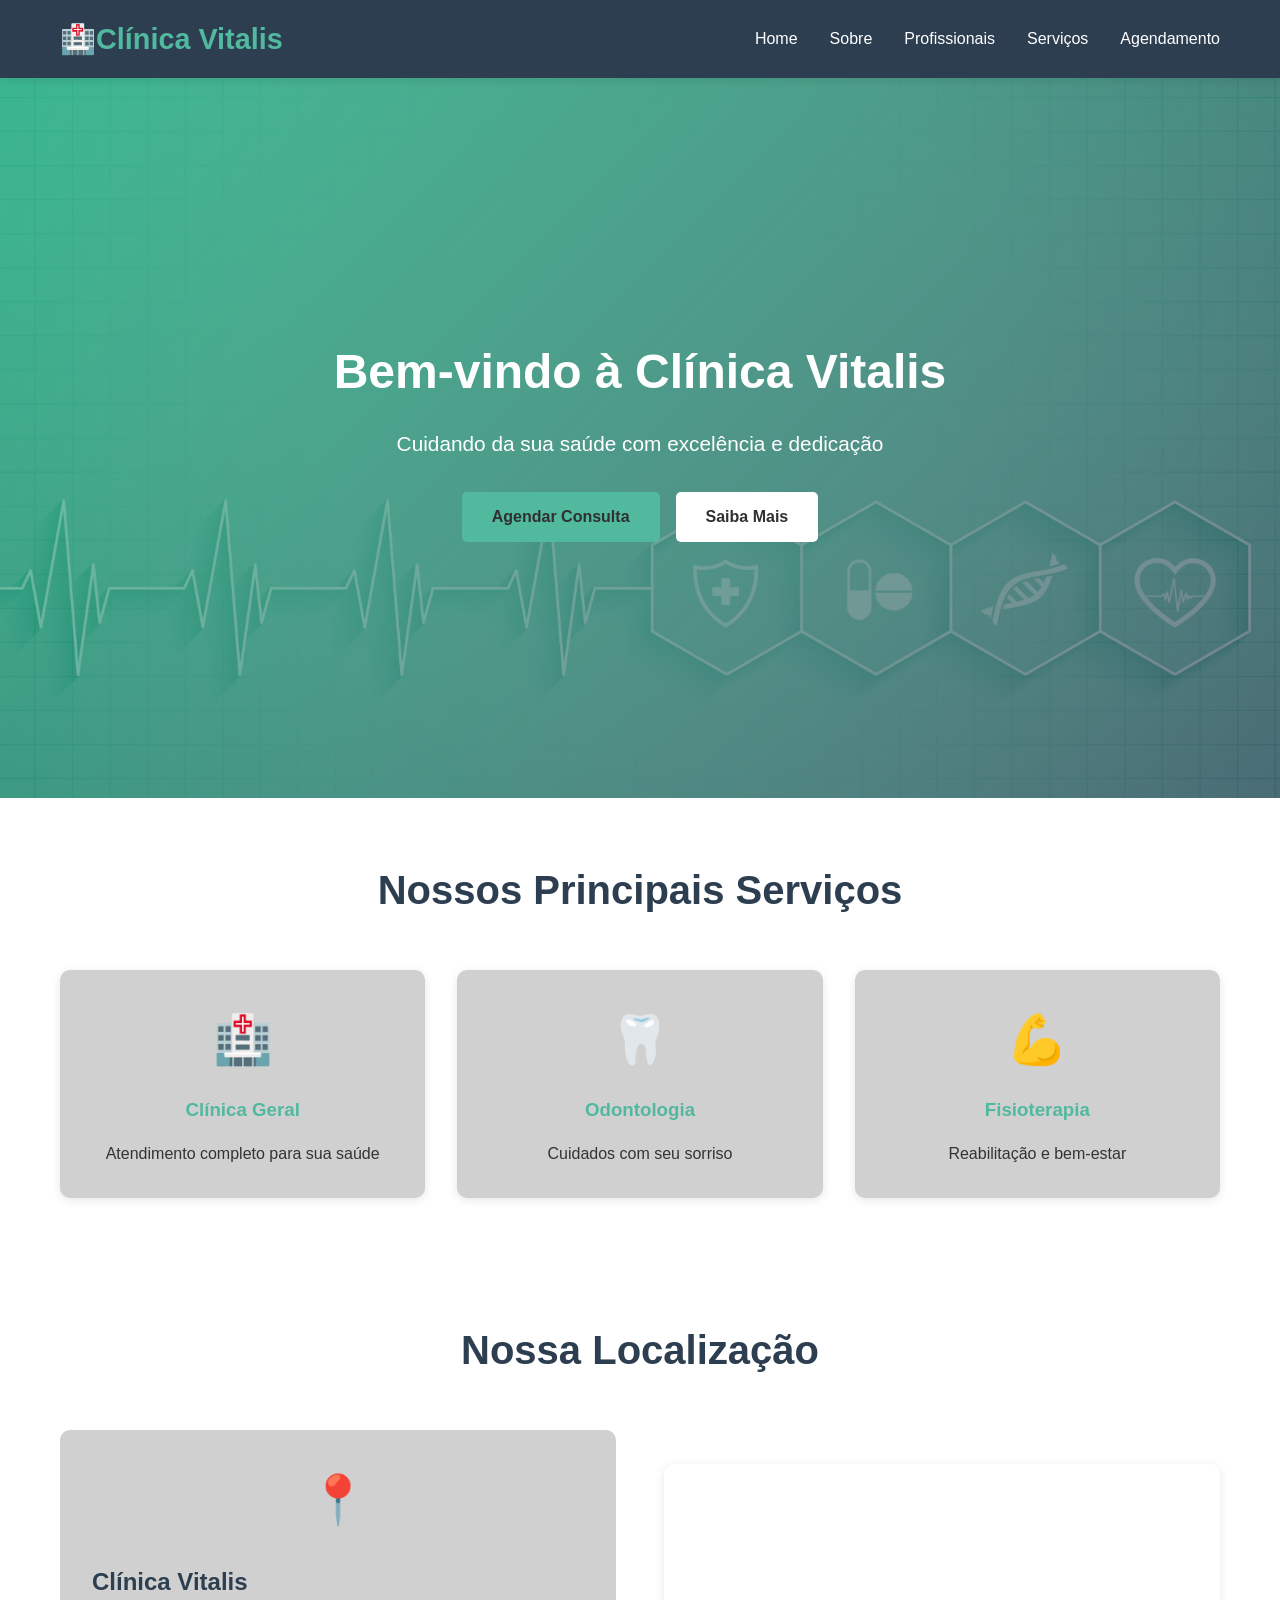
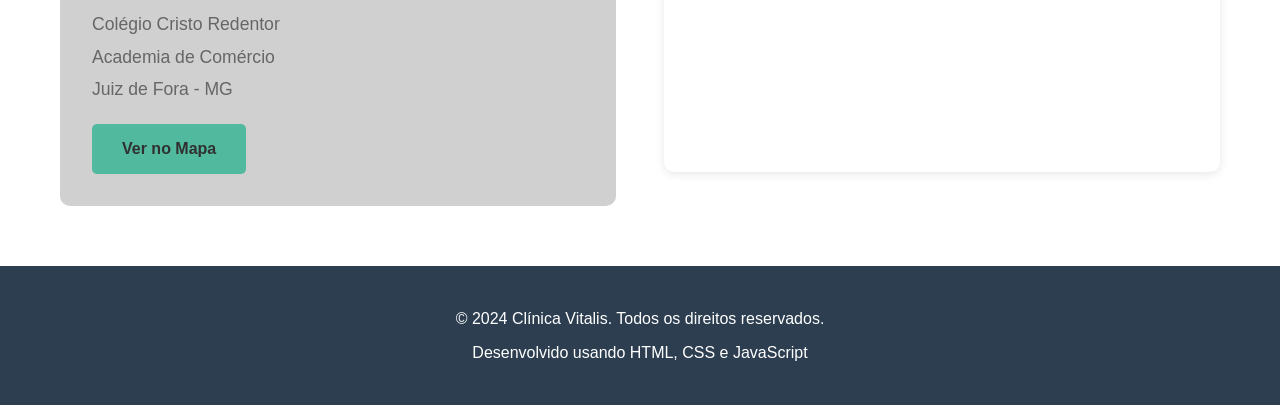
==== index.html @ 12d87bf3 "Corrigir caminhos de CSS, scripts e links para GitHub Pages" ====
<!DOCTYPE html>
<html lang="pt-BR">

<head>
    <meta charset="UTF-8">
    <meta name="viewport" content="width=device-width, initial-scale=1.0">
    <title>Clínica Vitalis - Sua Saúde é Nossa Prioridade</title>
    <link rel="stylesheet" href="https://cdnjs.cloudflare.com/ajax/libs/font-awesome/6.4.0/css/all.min.css">
    <link rel="stylesheet" href="style.css">
</head>

<body>
    <!-- Navegação -->
    <nav class="navbar">
        <div class="container">
            <div class="logo">
                <h1>🏥Clínica Vitalis</h1>
            </div>
            <ul class="nav-menu">
                <li><a href="index.html" class="nav-link">Home</a></li>
                <li><a href="paginas/sobre_clinica.html" class="nav-link">Sobre</a></li>
                <li><a href="paginas/profissionais.html" class="nav-link">Profissionais</a></li>
                <li><a href="paginas/servicos_especialidades.html" class="nav-link">Serviços</a></li>
                <li><a href="paginas/agendamento.html" class="nav-link">Agendamento</a></li>
            </ul>
            <div class="hamburger">
                <span></span>
                <span></span>
                <span></span>
            </div>
        </div>
    </nav>

    <!-- HOME -->
    <section id="home" class="hero">
        <div class="hero-content">
            <h2>Bem-vindo à Clínica Vitalis</h2>
            <p>Cuidando da sua saúde com excelência e dedicação</p>
            <div class="cta-buttons">
                <a href="paginas/agendamento.html" class="btn btn-primary">Agendar Consulta</a>
                <a href="paginas/sobre_clinica.html" class="btn btn-secondary">Saiba Mais</a>
            </div>
        </div>
    </section>

    <!-- PRINCIPAIS SERVIÇOS -->
    <section class="featured-services">
        <div class="container">
            <h2>Nossos Principais Serviços</h2>
            <div class="services-grid">
                <a href="paginas/servicos_especialidades.html" class="service-card">
                    <div class="service-icon">🏥</div>
                    <h3>Clínica Geral</h3>
                    <p>Atendimento completo para sua saúde</p>
                </a>
                <a href="paginas/servicos_especialidades.html" class="service-card">
                    <div class="service-icon">🦷</div>
                    <h3>Odontologia</h3>
                    <p>Cuidados com seu sorriso</p>
                </a>
                <a href="paginas/servicos_especialidades.html" class="service-card">
                    <div class="service-icon">💪</div>
                    <h3>Fisioterapia</h3>
                    <p>Reabilitação e bem-estar</p>
                </a>
            </div>
        </div>
    </section>

    <!-- LOCALIZAÇÃO -->
    <section class="location">
        <div class="container">
            <h2>Nossa Localização</h2>
            <div class="location-content">
                <div class="location-info">
                    <div class="location-details">
                        <div class="location-icon">📍</div>
                        <div class="location-text">
                            <h3>Clínica Vitalis</h3>
                            <p>Colégio Cristo Redentor</p>
                            <p>Academia de Comércio</p>
                            <p>Juiz de Fora - MG</p>
                            <a href="https://maps.google.com/maps?q=Colegio+Cristo+Redentor+Academia+de+Comercio+Juiz+de+Fora"
                                target="_blank" class="btn btn-primary">
                                Ver no Mapa
                            </a>
                        </div>
                    </div>
                </div>
                <div class="location-map">
                    <iframe
                        src="https://www.google.com/maps/embed?pb=!1m18!1m12!1m3!1d3745.5!2d-43.3527!3d-21.7644!2m3!1f0!2f0!3f0!3m2!1i1024!2i768!4f13.1!3m3!1m2!1s0xa3d54d6a7e7e7e7d%3A0x1234567890abcdef!2sCol%C3%A9gio%20Cristo%20Redentor%20Academia%20de%20Com%C3%A9rcio%2C%20Juiz%20de%20Fora%2C%20MG!5e0!3m2!1spt-BR!2sbr!4v1234567890"
                        width="100%" height="300" style="border:0; border-radius: 10px;" allowfullscreen=""
                        loading="lazy" referrerpolicy="no-referrer-when-downgrade"></iframe>
                </div>
            </div>
        </div>
    </section>
    <!-- RODAPÉ -->
    <footer>
        <div class="container">
            <p>&copy; 2024 Clínica Vitalis. Todos os direitos reservados.</p>
            <p>Desenvolvido  usando HTML, CSS e JavaScript</p>
        </div>
    </footer>

    <script src="script.js"></script>
</body>

</html>
---- style.css ----
/* ===== VARIÁVEIS E RESET ===== */
:root {
    --primary-color: #51b99e;
    --secondary-color: #2c3e50;
    --text-color: #333;
    --light-bg: #d0d0d0;
    --white: #ffffff;
    --shadow: 0 2px 10px rgba(0, 0, 0, 0.1);
}

* {
    margin: 0;
    padding: 0;
    box-sizing: border-box;
}

body {
    font-family: 'Segoe UI', Tahoma, Geneva, Verdana, sans-serif;
    color: var(--text-color);
    line-height: 1.6;
    background: var(--light-bg);
}

html {
    scroll-behavior: smooth;
}

.container {
    max-width: 1200px;
    margin: 0 auto;
    padding: 0 20px;
}

/* ===== NAVEGAÇÃO ===== */
.navbar {
    background: var(--secondary-color);
    color: var(--white);
    padding: 1rem 0;
    position: sticky;
    top: 0;
    z-index: 100;
    box-shadow: var(--shadow);
}

.navbar .container {
    display: flex;
    justify-content: space-between;
    align-items: center;
}

.logo h1 {
    font-size: 1.8rem;
    color: var(--primary-color);
}

.nav-menu {
    display: flex;
    list-style: none;
    gap: 2rem;
}

.nav-link {
    color: var(--white);
    text-decoration: none;
    transition: color 0.3s ease;
}

.nav-link:hover {
    color: var(--primary-color);
}

.hamburger {
    display: none;
    flex-direction: column;
    cursor: pointer;
}

.hamburger span {
    width: 25px;
    height: 3px;
    background: var(--white);
    margin: 5px 0;
    transition: 0.3s;
}

/* ===== HERO SECTION ===== */
.hero {
    background: linear-gradient(135deg, rgba(0, 168, 107, 0.6), rgba(44, 62, 80, 0.65)),
        url("/img/hero-bg.jpg") center/cover no-repeat;
    color: var(--white);
    padding: 100px 20px;
    text-align: center;
    min-height: 80vh;
    display: flex;
    align-items: center;
    justify-content: center;
}

.hero-content h2 {
    font-size: 3rem;
    margin-bottom: 1rem;
}

.hero-content p {
    font-size: 1.3rem;
    margin-bottom: 2rem;
}

.cta-buttons {
    display: flex;
    gap: 1rem;
    justify-content: center;
    flex-wrap: wrap;
}

/* ===== HERO AGENDAMENTO ===== */
.hero-agendamento {
    background: linear-gradient(135deg, rgba(0, 168, 107, 0.6), rgba(44, 62, 80, 0.65)),
        url("/img/hero-bg.jpg") center/cover no-repeat;
    color: var(--white);
    padding: 150px 20px;
    text-align: center;
    display: flex;
    align-items: center;
    justify-content: center;
}

.hero-agendamento h1 {
    font-size: 2.5rem;
    margin-bottom: 1rem;
}

.hero-agendamento p {
    font-size: 1.1rem;
    margin-bottom: 1rem;
}

/* ===== BOTÕES ===== */
.btn {
    padding: 12px 30px;
    font-size: 1rem;
    border: none;
    border-radius: 5px;
    cursor: pointer;
    transition: all 0.3s ease;
    font-weight: 600;
    text-decoration: none;
}

.btn-primary {
    background: var(--primary-color);
    color: rgb(48, 48, 48)
}

.btn-primary:hover {
    background: #469680;
    transform: translateY(-2px);
    box-shadow: 0 5px 15px rgba(104, 221, 189, 0.3);
}

.btn-secondary {
    background: var(--white);
    color: rgb(48, 48, 48)
}

.btn-secondary:hover {
    background: var(--light-bg);
    transform: translateY(-2px);
}

/* ===== SERVIÇOS DESTAQUE ===== */
.featured-services {
    padding: 60px 20px;
    background: var(--white);
}

.featured-services h2 {
    text-align: center;
    font-size: 2.5rem;
    margin-bottom: 3rem;
    color: var(--secondary-color);
}

.services-grid {
    display: flex;
    flex-wrap: wrap;
    justify-content: center;
    gap: 2rem;
}

.service-card {
    flex: 1 1 250px;
    max-width: 380px;
    background: var(--light-bg);
    padding: 2rem;
    border-radius: 10px;
    text-align: center;
    box-shadow: var(--shadow);
    transition: all 0.4s cubic-bezier(0.34, 1.56, 0.64, 1);
    text-decoration: none;
    display: flex;
    flex-direction: column;
    align-items: center;
    color: inherit;
}

.service-card:hover {
    transform: translateY(-10px) scale(1.05);
    box-shadow: 0 15px 35px rgba(0, 0, 0, 0.2), 0 5px 15px rgba(104, 221, 189, 0.3);
}

.service-icon {
    font-size: 3rem;
    margin-bottom: 1rem;
}

.service-card h3 {
    color: var(--primary-color);
    margin-bottom: 1rem;
}

/* ===== SEÇÃO SOBRE ===== */
.about {
    padding: 60px 20px;
    background: var(--white);
}

.about h2 {
    text-align: center;
    font-size: 2.5rem;
    margin-bottom: 3rem;
    color: var(--secondary-color);
}

.about-content {
    display: grid;
    grid-template-columns: 1fr;
    gap: 3rem;
}

/* ===== ANIMAÇÕES DE ENTRADA ===== */
.hero,
.hero-agendamento,
.location,
.about,
.scheduling-section,
.scheduling-container,
.scheduling-info,
.scheduling-form-container,
.info-grid,
.resumo-agendamento,
.info-box,
.back-to-home,
footer,
.carousel,
.informacoes-uteis {
    opacity: 0;
    transform: translateY(20px);
}

.hero.animate-in,
.hero-agendamento.animate-in,
.location.animate-in,
.about.animate-in,
.scheduling-section.animate-in,
.scheduling-container.animate-in,
.scheduling-info.animate-in,
.scheduling-form-container.animate-in,
.info-grid.animate-in,
.resumo-agendamento.animate-in,
.info-box.animate-in,
.back-to-home.animate-in,
footer.animate-in,
.carousel.animate-in,
.informacoes-uteis.animate-in {
    opacity: 1;
    transform: translateY(0);
    transition: all 0.45s ease-out;
}

.featured-services h2,
.service-card {
    opacity: 0;
    transform: translateY(20px);
}

.featured-services h2.animate-in,
.service-card.animate-in {
    opacity: 1;
    transform: translateY(0);
    transition: all 0.45s ease-out;
}

.carousel-title {
    opacity: 0;
    transform: translate(-50%, -50%) scale(0.85);
}

.carousel-title.animate-in {
    opacity: 1;
    transform: translate(-50%, -50%) scale(1);
    transition: all 0.45s ease-out;
}

.about-text h3,
.about-text p,
.diferentials li,
.info-card,
.location-details,
.hero-content h2,
.hero-content p,
.scheduling-form-container .form-fieldset,
.scheduling-section h2,
.resumo-agendamento h3,
.info-box h3,
.info-box p,
.informacoes-uteis h2 {
    opacity: 0;
    transform: translateY(20px);
}

.about-text h3.animate-in,
.about-text p.animate-in,
.diferentials li.animate-in,
.info-card.animate-in,
.location-details.animate-in,
.hero-content h2.animate-in,
.hero-content p.animate-in,
.scheduling-form-container .form-fieldset.animate-in,
.scheduling-section h2.animate-in,
.resumo-agendamento h3.animate-in,
.info-box h3.animate-in,
.info-box p.animate-in,
.informacoes-uteis h2.animate-in {
    opacity: 1;
    transform: translateY(0);
    transition: all 0.45s ease-out;
}

.carousel {
    max-width: 1000px;
    margin: 0 auto;
    background: var(--white);
    border-radius: 24px;
    padding: 2rem;
    box-shadow: var(--shadow);
    display: flex;
    flex-direction: column;
    gap: 1.5rem;
    align-items: center;
}

.carousel-container {
    width: 100%;
    overflow: hidden;
    border-radius: 18px;
    box-shadow: inset 0 0 0 1px rgba(0, 0, 0, 0.05);
    position: relative;
}

.carousel-title {
    position: absolute;
    z-index: 2;
    top: 50%;
    left: 50%;
    transform: translate(-50%, -50%);
    color: var(--white);
    text-align: center;
    font-size: 2.6rem;
    margin: 0;
    padding: 1rem 1.6rem;
    background: rgba(0, 0, 0, 0.35);
    border-radius: 999px;
    width: calc(100% - 3rem);
    max-width: 840px;
}

.carousel-track {
    display: flex;
    width: 100%;
    transition: transform 0.6s ease;
}

.carousel-track {
    display: flex;
    width: 100%;
    transition: transform 0.6s ease;
}

.carousel-track img {
    min-width: 100%;
    width: 100%;
    height: 460px;
    object-fit: cover;
    display: block;
}

@media (max-width: 768px) {
    .carousel-container img {
        height: 320px;
    }

    .carousel h2 {
        font-size: 2rem;
    }
}

@media (max-width: 560px) {
    .carousel {
        padding: 1.5rem;
    }

    .carousel-container img {
        height: 240px;
    }
}

.about-text h3 {
    color: var(--primary-color);
    margin-bottom: 1rem;
    margin-top: 1.5rem;
}

.about-text h3:first-child {
    margin-top: 0;
}

.about-text p {
    margin-bottom: 1rem;
    text-align: justify;
}

.diferentials {
    list-style: none;
    margin-left: 1rem;
}

.diferentials li {
    margin: 0.8rem 0;
    font-size: 1.1rem;
}

/* ===== PROFISSIONAIS ===== */
.professionals-hero {
    background: linear-gradient(135deg, var(--primary-color), var(--secondary-color));
    color: var(--white);
    padding: 60px 20px;
    text-align: center;
}

.professionals-hero h2 {
    font-size: 2.8rem;
    margin-bottom: 1rem;
}

.professionals-hero p {
    font-size: 1.2rem;
    margin: 0;
}

.professionals {
    padding: 60px 20px;
    background: var(--white);
}

.professionals h2 {
    text-align: center;
    font-size: 2.5rem;
    margin-bottom: 3rem;
    color: var(--secondary-color);
}

.professionals-grid {
    display: grid;
    grid-template-columns: repeat(auto-fit, minmax(280px, 1fr));
    gap: 2rem;
}

.professional-card {
    background: var(--light-bg);
    padding: 2rem;
    border-radius: 10px;
    text-align: center;
    box-shadow: var(--shadow);
    transition: all 0.4s cubic-bezier(0.34, 1.56, 0.64, 1);
    border-top: 5px solid var(--primary-color);
}

.professional-card:hover {
    transform: translateY(-10px) scale(1.05);
    box-shadow: 0 15px 35px rgba(0, 0, 0, 0.2), 0 5px 15px rgba(104, 221, 189, 0.3);
}

.professional-avatar {
    font-size: 4rem;
    margin-bottom: 1rem;
}

.professional-card h3 {
    color: var(--secondary-color);
    margin-bottom: 0.5rem;
}

.professional-card .specialty {
    color: var(--primary-color);
    font-weight: 600;
    margin-bottom: 1rem;
}

.professional-card .description {
    font-size: 0.95rem;
    color: #666;
}

/* ===== SERVIÇOS ===== */
.services-hero {
    background: linear-gradient(135deg, var(--primary-color), var(--secondary-color));
    color: var(--white);
    padding: 60px 20px;
    text-align: center;
}

.services-hero h2 {
    font-size: 2.8rem;
    margin-bottom: 1rem;
}

.services-hero p {
    font-size: 1.2rem;
    margin: 0;
}

.services {
    padding: 60px 20px;
    background: var(--white);
}

.services h2 {
    text-align: center;
    font-size: 2.5rem;
    margin-bottom: 3rem;
    color: var(--secondary-color);
}

.services-list {
    display: flex;
    flex-wrap: wrap;
    justify-content: center;
    gap: 2rem;
}

.service-item {
    flex: 1 1 300px;
    max-width: 380px;
    background: var(--light-bg);
    padding: 2rem;
    border-radius: 10px;
    border-left: 5px solid var(--primary-color);
    box-shadow: 0 4px 15px rgba(0, 0, 0, 0.08), 0 2px 8px rgba(104, 221, 189, 0.1);
    transition: all 0.4s cubic-bezier(0.34, 1.56, 0.64, 1);
}

.service-item:hover {
    box-shadow: 0 12px 30px rgba(0, 0, 0, 0.15), 0 6px 20px rgba(104, 221, 189, 0.25);
    transform: translateX(5px) scale(1.03);
}

.service-image {
    font-size: 3rem;
    margin-bottom: 1rem;
}

.service-item h3 {
    color: var(--primary-color);
    margin-bottom: 1rem;
}

.service-item p {
    color: #666;
    line-height: 1.8;
}

/* ===== CONTATO ===== */
.contact {
    padding: 60px 20px;
    background: var(--white);
}

.contact h2 {
    text-align: center;
    font-size: 2.5rem;
    margin-bottom: 3rem;
    color: var(--secondary-color);
}

.contact-content {
    display: grid;
    grid-template-columns: 1fr 1fr;
    gap: 3rem;
}

.contact-info,
.contact-form {
    background: var(--white);
    padding: 2rem;
    border-radius: 10px;
    box-shadow: var(--shadow);
}

.contact-info h3,
.contact-form h3 {
    color: var(--primary-color);
    margin-bottom: 1.5rem;
}

.info-item {
    margin-bottom: 1.5rem;
    line-height: 1.8;
}

.info-item strong {
    color: var(--secondary-color);
}

.whatsapp-btn {
    display: inline-block;
    background: linear-gradient(135deg, #25d366 0%, #20ba5a 100%);
    color: var(--white);
    padding: 15px 25px;
    border-radius: 8px;
    text-decoration: none;
    font-weight: 600;
    transition: all 0.3s ease;
    margin-top: 0.5rem;
    box-shadow: 0 3px 10px rgba(37, 211, 102, 0.3);
}

.whatsapp-btn:hover {
    background: linear-gradient(135deg, #20ba5a 0%, #1a9447 100%);
    transform: translateY(-3px);
    box-shadow: 0 8px 20px rgba(37, 211, 102, 0.5);
}

.whatsapp-btn .btn-text {
    display: block;
    font-size: 0.85rem;
    margin-top: 5px;
    opacity: 0.95;
}

.whatsapp-btn i {
    font-size: 1.5rem;
    margin-right: 8px;
    vertical-align: middle;
}

.location-btn {
    display: inline-block;
    background: linear-gradient(135deg, #4285f4 0%, #1a73e8 100%);
    color: var(--white);
    padding: 15px 25px;
    border-radius: 8px;
    text-decoration: none;
    font-weight: 600;
    transition: all 0.3s ease;
    margin-top: 0.5rem;
    box-shadow: 0 3px 10px rgba(66, 133, 244, 0.3);
}

.location-btn:hover {
    background: linear-gradient(135deg, #1a73e8 0%, #0d47a1 100%);
    transform: translateY(-3px);
    box-shadow: 0 8px 20px rgba(66, 133, 244, 0.5);
}

.phone-btn {
    display: inline-block;
    background: linear-gradient(135deg, #ff6b6b 0%, #ee5a52 100%);
    color: var(--white);
    padding: 12px 22px;
    border-radius: 8px;
    text-decoration: none;
    font-weight: 600;
    transition: all 0.3s ease;
    margin-top: 0.5rem;
    box-shadow: 0 3px 10px rgba(255, 107, 107, 0.3);
}

.phone-btn:hover {
    background: linear-gradient(135deg, #ee5a52 0%, #d63030 100%);
    transform: translateY(-3px);
    box-shadow: 0 8px 20px rgba(255, 107, 107, 0.5);
}

.contact-form input,
.contact-form select,
.contact-form textarea {
    width: 100%;
    padding: 12px;
    margin-bottom: 1rem;
    border: 2px solid #e0e0e0;
    border-radius: 8px;
    font-family: inherit;
    font-size: 1rem;
    transition: all 0.3s ease;
    background-color: #f9f9f9;
}

.contact-form input:focus,
.contact-form select:focus,
.contact-form textarea:focus {
    outline: none;
    border-color: var(--primary-color);
    background-color: var(--white);
    box-shadow: 0 0 12px rgba(104, 221, 189, 0.4);
    transform: translateY(-2px);
}

.form-row {
    display: grid;
    grid-template-columns: 1fr 1fr;
    gap: 1rem;
}

.form-group {
    display: flex;
    flex-direction: column;
}

.form-group label {
    margin-bottom: 0.5rem;
    font-weight: 600;
    color: var(--secondary-color);
    font-size: 0.95rem;
}

.form-group input[type="date"],
.form-group input[type="time"] {
    margin-bottom: 0;
    padding: 12px 15px;
    border: 2px solid #e0e0e0;
    background: linear-gradient(135deg, #f9f9f9 0%, #E8F9FA 100%);
    cursor: pointer;
}

.form-group input[type="date"]::-webkit-calendar-picker-indicator,
.form-group input[type="time"]::-webkit-calendar-picker-indicator {
    cursor: pointer;
    filter: invert(0.7);
}

.form-group input[type="date"]:hover,
.form-group input[type="time"]:hover {
    border-color: var(--primary-color);
    box-shadow: 0 2px 8px rgba(104, 221, 189, 0.2);
}

.form-hint {
    display: block;
    font-size: 0.8rem;
    margin-top: 0.4rem;
    font-weight: 500;
    transition: all 0.3s ease;
}

.hint-success {
    color: #68ddbd;
}

.hint-error {
    color: #e74c3c;
    font-weight: 600;
}

.contact-form select {
    background-image: url("data:image/svg+xml;charset=UTF-8,%3csvg xmlns='http://www.w3.org/2000/svg' viewBox='0 0 24 24' fill='none' stroke='%2300a86b' stroke-width='2' stroke-linecap='round' stroke-linejoin='round'%3e%3cpolyline points='6 9 12 15 18 9'%3e%3c/polyline%3e%3c/csvg%3e");
    background-repeat: no-repeat;
    background-position: right 12px center;
    background-size: 20px;
    padding-right: 40px;
    appearance: none;
    cursor: pointer;
}

.contact-form select:disabled {
    background-color: #f0f0f0;
    color: #999;
    cursor: not-allowed;
    opacity: 0.6;
}

.contact-form button {
    width: 100%;
}

/* ===== LOCALIZAÇÃO ===== */
.location {
    padding: 60px 20px;
    background: var(--white);
}

.location h2 {
    text-align: center;
    font-size: 2.5rem;
    margin-bottom: 3rem;
    color: var(--secondary-color);
}

.location-content {
    display: grid;
    grid-template-columns: 1fr 1fr;
    gap: 3rem;
    align-items: center;
}

.location-info {
    padding: 2rem;
    background: var(--light-bg);
    border-radius: 10px;
}

.location-details {
    display: flex;
    flex-direction: column;
    gap: 1.5rem;
}

.location-icon {
    font-size: 3rem;
    text-align: center;
}

.location-text h3 {
    color: var(--secondary-color);
    margin-bottom: 0.5rem;
    font-size: 1.5rem;
}

.location-text p {
    color: #666;
    margin: 0.3rem 0;
    font-size: 1.1rem;
}

.location-text .btn {
    display: inline-block;
    margin-top: 1rem;
}

.location-map {
    border-radius: 10px;
    overflow: hidden;
    box-shadow: var(--shadow);
}

/* ===== RODAPÉ ===== */
footer {
    background: var(--secondary-color);
    color: var(--white);
    text-align: center;
    padding: 2rem;
}

footer p {
    margin: 0.5rem 0;
}

/* ===== RESPONSIVE ===== */
@media (max-width: 768px) {
    .nav-menu {
        position: fixed;
        left: -100%;
        top: 70px;
        flex-direction: column;
        background-color: var(--secondary-color);
        width: 100%;
        text-align: center;
        transition: 0.3s;
        gap: 0;
    }

    .nav-menu.active {
        left: 0;
    }

    .nav-menu li {
        padding: 1rem 0;
    }

    .hamburger {
        display: flex;
    }

    .hamburger.active span:nth-child(1) {
        transform: rotate(-45deg) translate(-5px, 6px);
    }

    .hamburger.active span:nth-child(2) {
        opacity: 0;
    }

    .hamburger.active span:nth-child(3) {
        transform: rotate(45deg) translate(-5px, -6px);
    }

    .hero-content h2 {
        font-size: 2rem;
    }

    .hero-content p {
        font-size: 1rem;
    }

    .cta-buttons {
        flex-direction: column;
    }

    .btn {
        width: 100%;
    }

    .contact-content {
        grid-template-columns: 1fr;
    }

    .form-row {
        grid-template-columns: 1fr;
    }

    .featured-services h2,
    .about h2,
    .professionals h2,
    .services h2,
    .contact h2,
    .location h2,
    .services-hero h2,
    .professionals-hero h2 {
        font-size: 2rem;
    }

    .services-grid,
    .professionals-grid,
    .services-list {
        grid-template-columns: 1fr;
    }

    .location-content {
        grid-template-columns: 1fr;
        gap: 2rem;
    }
}

@media (max-width: 480px) {
    .logo h1 {
        font-size: 1.3rem;
    }

    .hero-content h2 {
        font-size: 1.5rem;
    }

    .hero {
        padding: 50px 20px;
    }

    h2 {
        margin-bottom: 2rem !important;
    }
}

/* ===== SELETOR DE HORÁRIO SIMPLES E FUNCIONAL ===== */

.horarios {
    display: grid;
    grid-template-columns: repeat(3, 1fr);
    gap: 10px;
    margin-bottom: 1rem;
    width: 100%;
}

.horario {
    padding: 12px;
    text-align: center;
    border-radius: 8px;
    cursor: pointer;
    background: linear-gradient(135deg, #e4e9f0, #f0f3f7);
    transition: all 0.3s cubic-bezier(0.34, 1.56, 0.64, 1);
    border: 2px solid #e0e0e0;
    font-weight: 600;
    color: var(--secondary-color);
    user-select: none;
}

.horario:hover:not(.ocupado):not(.passado) {
    background: linear-gradient(135deg, #cfd8e3, #dfe5f0);
    border-color: var(--primary-color);
    box-shadow: 0 4px 12px rgba(104, 221, 189, 0.2);
    transform: translateY(-4px);
}

.horario.ocupado {
    background: linear-gradient(135deg, #ffcccc, #ffe5e5);
    border-color: #ff9999;
    color: #cc0000;
    cursor: not-allowed;
    opacity: 0.7;
}

.horario.ocupado:hover {
    transform: none;
    box-shadow: none;
}

.horario.passado {
    background: #e8e8e8;
    border-color: #cccccc;
    color: #999;
    cursor: not-allowed;
    opacity: 0.5;
}

.horario.passado:hover {
    transform: none;
    box-shadow: none;
}

.horario.selecionado {
    background: linear-gradient(135deg, var(--primary-color), #469680);
    border-color: var(--primary-color);
    color: var(--white);
    box-shadow: 0 6px 20px rgba(104, 221, 189, 0.4);
    transform: translateY(-6px) scale(1.08);
}

.horario-placeholder {
    grid-column: 1 / -1;
    text-align: center;
    color: #333333;
    padding: 20px;
    background: #ffffff;
    border-radius: 8px;
    border-left: 4px solid #999999;
    font-style: italic;
}

.mensagem-agendamento {
    margin-top: 15px;
    text-align: center;
    font-weight: 600;
    min-height: 25px;
    animation: slideInUp 0.4s ease-out;
}

.sucesso-msg {
    display: inline-block;
    padding: 12px 16px;
    background: linear-gradient(135deg, #d4edda, #e8f5e9);
    border: 2px solid var(--primary-color);
    border-radius: 8px;
    color: var(--primary-color);
    font-weight: 600;
}

@keyframes slideInUp {
    from {
        opacity: 0;
        transform: translateY(20px);
    }

    to {
        opacity: 1;
        transform: translateY(0);
    }
}

/* Responsividade para Seletor de Horário */
@media (max-width: 768px) {
    .horarios {
        grid-template-columns: repeat(3, 1fr);
        gap: 8px;
    }

    .horario {
        padding: 10px;
        font-size: 0.9rem;
    }
}

/* ===== VOLTAR À PÁGINA INICIAL ===== */
.back-to-home {
    padding: 40px 20px;
    text-align: center;
    background: var(--white);
}

.scheduling-container {
    display: grid;
    grid-template-columns: 1fr 1.2fr;
    gap: 3rem;
    max-width: 1200px;
    margin: 0 auto;
}

/* Quando o scheduling-container tem a classe scheduling-form-container, centraliza */
.scheduling-container.scheduling-form-container {
    grid-template-columns: 1fr;
    max-width: 700px;
}

/* Informações Laterais */
.scheduling-info h2 {
    color: var(--secondary-color);
    font-size: 1.8rem;
    margin-bottom: 2rem;
}

.info-card {
    background: var(--white);
    padding: 1.5rem;
    border-radius: 10px;
    margin-bottom: 1.5rem;
    border-left: 5px solid var(--primary-color);
    box-shadow: var(--shadow);
    transition: all 0.3s ease;
}

.info-card:hover {
    transform: translateX(5px);
    box-shadow: 0 5px 20px rgba(0, 168, 107, 0.2);
}

.info-icon {
    font-size: 2rem;
    margin-bottom: 0.5rem;
}

.info-card h3 {
    color: var(--primary-color);
    margin-bottom: 0.5rem;
}

.info-card p {
    color: #666;
    font-size: 0.95rem;
}

/* Formulário de Agendamento */
.scheduling-form-container {
    background: var(--white);
    padding: 2rem;
    border-radius: 10px;
    box-shadow: 0 5px 25px rgba(0, 0, 0, 0.1);
}

.agendamento-form {
    display: flex;
    flex-direction: column;
    gap: 2rem;
}

.form-fieldset {
    border: 2px solid #e0e0e0;
    border-radius: 8px;
    padding: 1.5rem;
    background: #fafafa;
    transition: all 0.3s ease;
}

.form-fieldset:focus-within {
    border-color: var(--primary-color);
    background: #f9f9f9;
    box-shadow: 0 0 12px rgba(0, 168, 107, 0.1);
}

.form-fieldset legend {
    padding: 0 10px;
    font-weight: 700;
    color: var(--secondary-color);
    font-size: 1.1rem;
}

.form-group {
    display: flex;
    flex-direction: column;
    margin-bottom: 1rem;
}

.form-group:last-child {
    margin-bottom: 0;
}

.form-group label {
    margin-bottom: 0.6rem;
    font-weight: 600;
    color: var(--secondary-color);
    font-size: 0.95rem;
}

.form-group input,
.form-group select,
.form-group textarea {
    padding: 12px 15px;
    border: 2px solid #e0e0e0;
    border-radius: 8px;
    font-family: inherit;
    font-size: 1rem;
    transition: all 0.3s ease;
    background-color: var(--white);
}

.form-group input:focus,
.form-group select:focus,
.form-group textarea:focus {
    outline: none;
    border-color: var(--primary-color);
    box-shadow: 0 0 12px rgba(0, 168, 107, 0.3);
    background-color: var(--white);
}

.form-group input:disabled,
.form-group select:disabled {
    background-color: #f0f0f0;
    color: #999;
    cursor: not-allowed;
    opacity: 0.6;
}

.form-group select {
    background-image: url("data:image/svg+xml;charset=UTF-8,%3csvg xmlns='http://www.w3.org/2000/svg' viewBox='0 0 24 24' fill='none' stroke='%2300a86b' stroke-width='2' stroke-linecap='round' stroke-linejoin='round'%3e%3cpolyline points='6 9 12 15 18 9'%3e%3c/polyline%3e%3c/svg%3e");
    background-repeat: no-repeat;
    background-position: right 12px center;
    background-size: 20px;
    padding-right: 40px;
    appearance: none;
    cursor: pointer;
}

.form-group small {
    font-size: 0.85rem;
    color: #777;
    margin-top: 0.3rem;
}

.checkbox-group {
    flex-direction: row;
    align-items: center;
}

.checkbox-group input[type="checkbox"] {
    width: 18px;
    height: 18px;
    margin-right: 0.8rem;
    cursor: pointer;
}

.checkbox-group label {
    margin-bottom: 0;
    display: flex;
    align-items: center;
}

/* Seletor de Horários */
#horariosContainer {
    display: grid;
    grid-template-columns: repeat(4, 1fr);
    gap: 10px;
}

.horario-item {
    padding: 12px;
    min-height: 48px;
    display: flex;
    align-items: center;
    justify-content: center;
    text-align: center;
    border-radius: 8px;
    cursor: pointer;
    background: #ffffff;
    transition: all 0.3s cubic-bezier(0.34, 1.56, 0.64, 1);
    border: 2px solid #999999;
    font-weight: 600;
    color: #000000;
    user-select: none;
}

.horario-item.disponivel {
    cursor: pointer;
    color: #000000;
}

.horario-item.disponivel:hover {
    background: #f0f0f0;
    border-color: var(--primary-color);
    box-shadow: 0 4px 12px rgba(0, 168, 107, 0.2);
    transform: translateY(-4px);
}

.horario-item.selecionado {
    background: linear-gradient(135deg, var(--primary-color), #008c4b);
    border-color: var(--primary-color);
    color: #ffffff;
    box-shadow: 0 6px 20px rgba(0, 168, 107, 0.4);
    transform: translateY(-6px) scale(1.08);
}

.horario-item.ocupado {
    background: linear-gradient(135deg, #ffcccc, #ffe5e5);
    border-color: #ff9999;
    color: #cc0000;
    cursor: not-allowed;
    opacity: 0.7;
}

.horario-item.passado {
    background: #e8e8e8;
    border-color: #cccccc;
    color: #999;
    cursor: not-allowed;
    opacity: 0.5;
}

.horario-placeholder {
    grid-column: 1 / -1;
    text-align: center;
    color: #333333;
    padding: 20px;
    background: #ffffff;
    border-radius: 8px;
    border-left: 4px solid #999999;
    font-style: italic;
}

/* Mensagens */
.mensagem-agendamento {
    margin-top: 1rem;
    min-height: 40px;
    animation: slideInUp 0.4s ease-out;
}

.mensagem-agendamento.sucesso-box {
    background: #d4edda;
    border: 2px solid #28a745;
    border-radius: 8px;
    padding: 1rem;
    text-align: center;
}

.mensagem-agendamento.sucesso-box p {
    color: #155724;
    margin: 0;
    font-weight: 600;
}

.mensagem-agendamento.aviso-box {
    background: #fff3cd;
    border: 2px solid #ffc107;
    border-radius: 8px;
    padding: 1rem;
    text-align: center;
}

.mensagem-agendamento.aviso-box p {
    color: #856404;
    margin: 0;
    font-weight: 600;
}

/* Botões */
.form-actions {
    display: grid;
    grid-template-columns: repeat(3, 1fr);
    gap: 1rem;
    margin-top: 1rem;
}

.btn-lg {
    padding: 14px 20px;
    font-size: 1rem;
    font-weight: 600;
    border-radius: 8px;
    transition: all 0.3s ease;
    display: inline-flex;
    align-items: center;
    justify-content: center;
    gap: 0.5rem;
    text-decoration: none;
}

.btn-outline {
    background: var(--white);
    color: var(--secondary-color);
    border: 2px solid var(--secondary-color);
}

.btn-outline:hover {
    background: var(--secondary-color);
    color: var(--white);
    transform: translateY(-2px);
    box-shadow: 0 5px 15px rgba(44, 62, 80, 0.3);
}

/* Resumo do Agendamento */
.resumo-agendamento {
    background: linear-gradient(135deg, #e8f5e9, #f1f8e9);
    border: 2px solid var(--primary-color);
    border-radius: 10px;
    padding: 2rem;
    margin-top: 2rem;
    animation: slideInUp 0.5s ease-out;
}

.resumo-agendamento.hidden {
    display: none;
}

.resumo-agendamento h3 {
    color: var(--secondary-color);
    margin-bottom: 1.5rem;
    font-size: 1.3rem;
}

.resumo-item {
    display: flex;
    justify-content: space-between;
    align-items: center;
    padding: 0.8rem 0;
    border-bottom: 1px solid rgba(0, 168, 107, 0.2);
}

.resumo-item:last-of-type {
    border-bottom: none;
}

.resumo-item .label {
    font-weight: 600;
    color: var(--secondary-color);
}

.resumo-item .valor {
    color: var(--primary-color);
    font-weight: 600;
}

.resumo-rodape {
    background: var(--white);
    padding: 1.5rem;
    border-radius: 8px;
    margin-top: 1.5rem;
    text-align: center;
}

.resumo-rodape p {
    color: var(--secondary-color);
    margin: 0.5rem 0;
}

.resumo-rodape p strong {
    color: var(--primary-color);
}

.timestamp {
    font-size: 0.85rem;
    color: #999 !important;
    margin-top: 1rem !important;
}

/* Informações Úteis */
.informacoes-uteis {
    padding: 60px 20px;
    background: var(--white);
}

.informacoes-uteis h2 {
    text-align: center;
    font-size: 2.5rem;
    margin-bottom: 3rem;
    color: var(--secondary-color);
}

.info-grid {
    display: grid;
    grid-template-columns: repeat(auto-fit, minmax(250px, 1fr));
    gap: 2rem;
}

.info-box {
    background: var(--light-bg);
    padding: 2rem;
    border-radius: 10px;
    text-align: center;
    box-shadow: var(--shadow);
    transition: all 0.3s ease;
}

.info-box:hover {
    transform: translateY(-10px);
    box-shadow: 0 10px 30px rgba(0, 168, 107, 0.15);
}

.info-box i {
    font-size: 2.5rem;
    color: var(--primary-color);
    margin-bottom: 1rem;
}

.info-box h3 {
    color: var(--secondary-color);
    margin-bottom: 1rem;
}

.info-box p {
    color: #666;
    font-size: 0.95rem;
    line-height: 1.6;
}

/* ===== RESPONSIVIDADE - AGENDAMENTO ===== */
@media (max-width: 1024px) {
    .scheduling-container {
        grid-template-columns: 1fr;
    }

    #horariosContainer {
        grid-template-columns: repeat(3, 1fr);
    }
}

@media (max-width: 768px) {
    .hero-agendamento h1 {
        font-size: 2rem;
    }

    .hero-agendamento p {
        font-size: 1rem;
    }

    .scheduling-section {
        padding: 40px 20px;
    }

    .form-actions {
        grid-template-columns: 1fr;
    }

    .btn-lg {
        width: 100%;
    }

    .scheduling-form-container {
        padding: 1.5rem;
    }

    .form-fieldset {
        padding: 1rem;
    }

    #horariosContainer {
        grid-template-columns: repeat(2, 1fr);
    }

    .info-grid {
        grid-template-columns: 1fr;
    }

    .resumo-item {
        flex-direction: column;
        align-items: flex-start;
        gap: 0.3rem;
    }
}

@media (max-width: 480px) {
    .hero-agendamento h1 {
        font-size: 1.5rem;
    }

    .hero-agendamento {
        padding: 40px 20px;
    }

    #horariosContainer {
        grid-template-columns: repeat(2, 1fr);
    }

    .agendamento-form {
        gap: 1rem;
    }

    .form-fieldset {
        padding: 0.8rem;
    }

    .form-fieldset legend {
        font-size: 1rem;
    }

    .scheduling-info {
        display: none;
    }

    .resumo-rodape {
        padding: 1rem;
    }
}

/* ===== MODAL DE CONFIRMAÇÃO ===== */
.modal {
    position: fixed;
    top: 0;
    left: 0;
    width: 100%;
    height: 100%;
    display: flex;
    align-items: center;
    justify-content: center;
    z-index: 1000;
    animation: fadeIn 0.3s ease-out;
}

.modal.hidden {
    display: none;
}

.modal-overlay {
    position: absolute;
    top: 0;
    left: 0;
    width: 100%;
    height: 100%;
    background: rgba(0, 0, 0, 0.7);
    backdrop-filter: blur(4px);
}

.modal-content {
    background: linear-gradient(135deg, #ffffff 0%, #f5f9f7 100%);
    border-radius: 16px;
    padding: 3rem 2rem;
    max-width: 500px;
    width: 90%;
    box-shadow: 0 20px 60px rgba(0, 0, 0, 0.3);
    position: relative;
    z-index: 1001;
    animation: slideUp 0.4s cubic-bezier(0.34, 1.56, 0.64, 1);
    border: 2px solid var(--primary-color);
    text-align: center;
}

.modal-header {
    margin-bottom: 1.5rem;
}

.modal-icon {
    font-size: 4rem;
    color: var(--primary-color);
    animation: scaleIn 0.5s cubic-bezier(0.34, 1.56, 0.64, 1);
}

.modal-content h2 {
    color: var(--secondary-color);
    font-size: 1.8rem;
    margin-bottom: 2rem;
    font-weight: 700;
}

.modal-body {
    margin-bottom: 2rem;
}

.modal-info {
    background: var(--light-bg);
    border-radius: 10px;
    padding: 1.5rem;
    margin-bottom: 1.5rem;
    border-left: 4px solid var(--primary-color);
}

.modal-info p {
    margin: 0.5rem 0;
    color: var(--secondary-color);
    font-size: 1rem;
}

.modal-info p strong {
    color: var(--primary-color);
    font-size: 1.1rem;
}

.data-hora {
    font-weight: 600 !important;
    font-size: 1.05rem !important;
}

.modal-message {
    background: #f0f8f5;
    border-radius: 10px;
    padding: 1.5rem;
    border: 1px solid #d0e8e0;
}

.modal-message p {
    color: #333;
    margin: 0;
    font-size: 0.95rem;
    line-height: 1.6;
}

.modal-footer {
    display: flex;
    gap: 1rem;
    justify-content: center;
    margin-top: 2rem;
}

.modal-footer .btn {
    min-width: 120px;
    padding: 12px 30px;
    font-weight: 600;
}

@keyframes fadeIn {
    from {
        opacity: 0;
    }

    to {
        opacity: 1;
    }
}

@keyframes slideUp {
    from {
        opacity: 0;
        transform: translateY(30px);
    }

    to {
        opacity: 1;
        transform: translateY(0);
    }
}

@keyframes scaleIn {
    from {
        opacity: 0;
        transform: scale(0.3);
    }

    to {
        opacity: 1;
        transform: scale(1);
    }
}

@media (max-width: 768px) {
    .modal-content {
        padding: 2rem 1.5rem;
        max-width: 90%;
    }

    .modal-content h2 {
        font-size: 1.5rem;
    }

    .modal-icon {
        font-size: 3rem;
    }
}
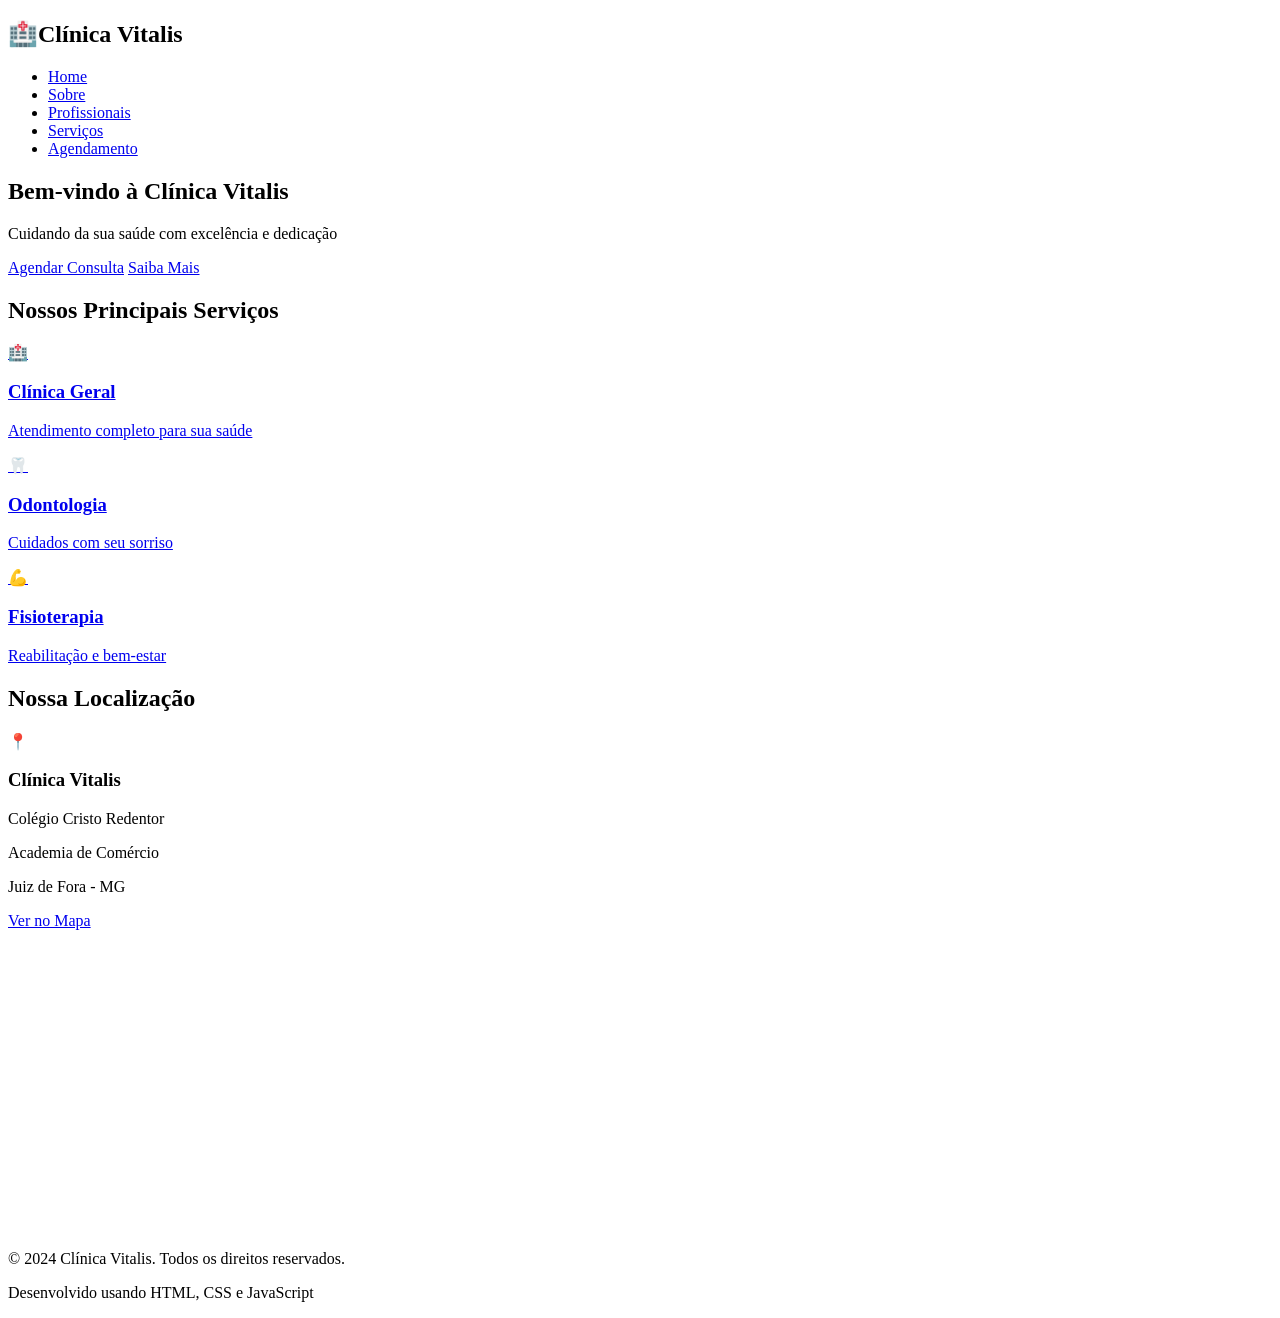
==== commit 5e91ce1c: "Adicionar base tag para GitHub Pages e padronizar todos os links" ====
--- a/index.html
+++ b/index.html
@@ -4,6 +4,7 @@
 <head>
     <meta charset="UTF-8">
     <meta name="viewport" content="width=device-width, initial-scale=1.0">
+    <base href="/clinica-saude-site/">
     <title>Clínica Vitalis - Sua Saúde é Nossa Prioridade</title>
     <link rel="stylesheet" href="https://cdnjs.cloudflare.com/ajax/libs/font-awesome/6.4.0/css/all.min.css">
     <link rel="stylesheet" href="style.css">
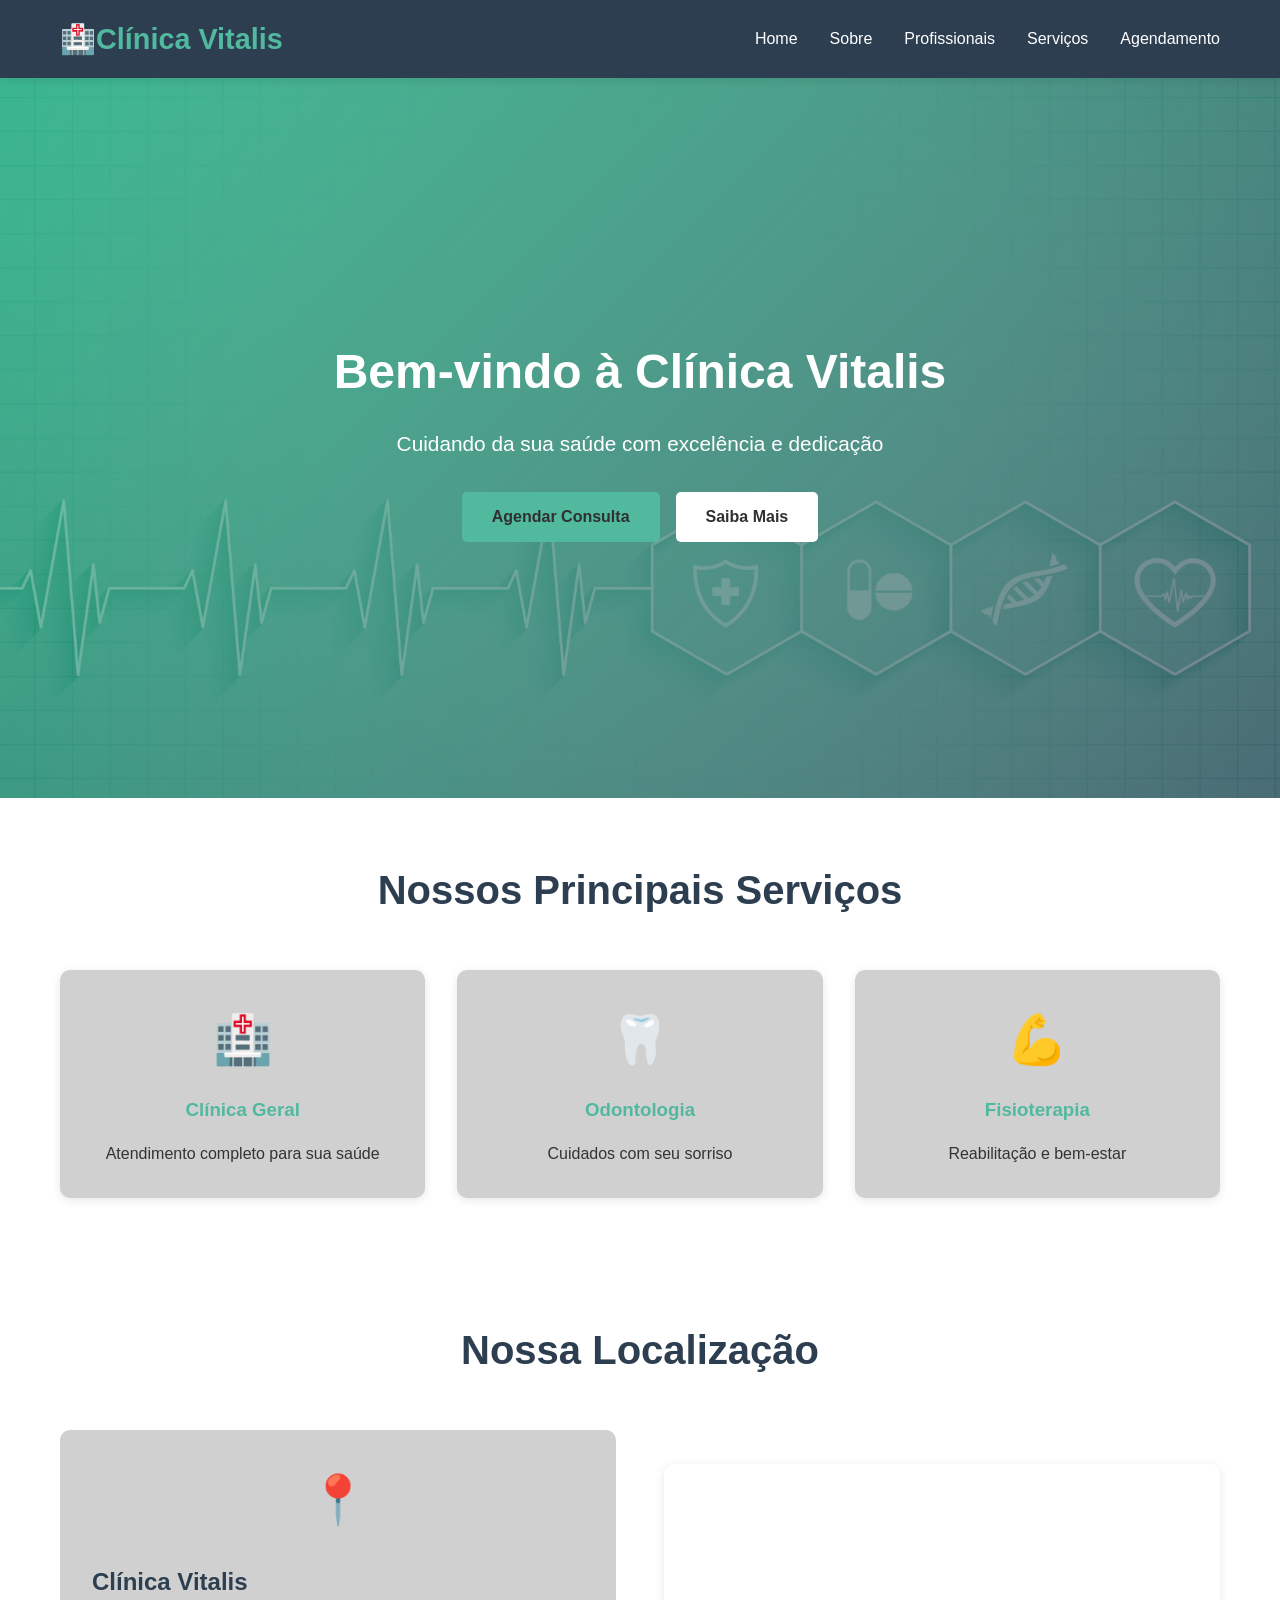
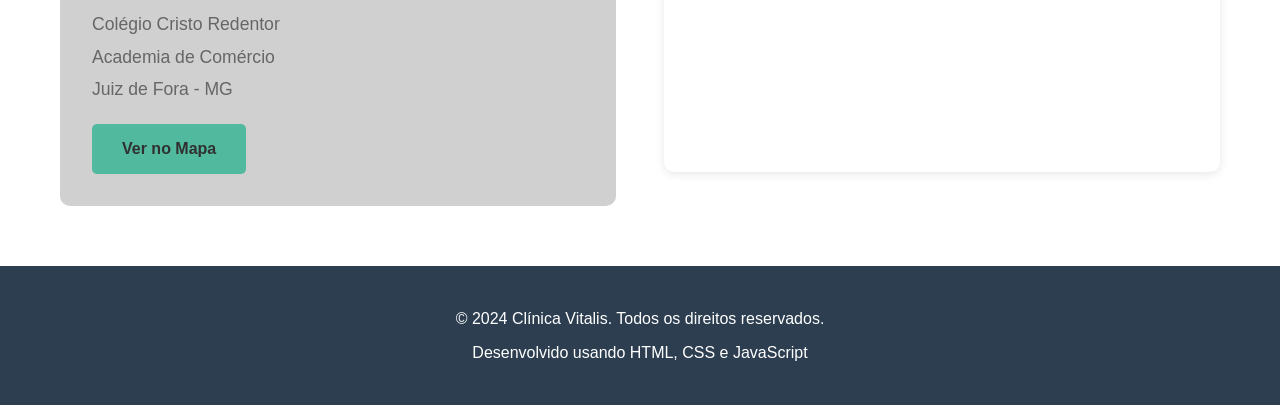
==== commit 513959fc: "Remover base tag e usar caminhos relativos corretos" ====
--- a/index.html
+++ b/index.html
@@ -4,10 +4,9 @@
 <head>
     <meta charset="UTF-8">
     <meta name="viewport" content="width=device-width, initial-scale=1.0">
-    <base href="/clinica-saude-site/">
     <title>Clínica Vitalis - Sua Saúde é Nossa Prioridade</title>
     <link rel="stylesheet" href="https://cdnjs.cloudflare.com/ajax/libs/font-awesome/6.4.0/css/all.min.css">
-    <link rel="stylesheet" href="style.css">
+    <link rel="stylesheet" href="./style.css">
 </head>
 
 <body>
@@ -105,7 +104,7 @@
         </div>
     </footer>
 
-    <script src="script.js"></script>
+    <script src="./script.js"></script>
 </body>
 
 </html>
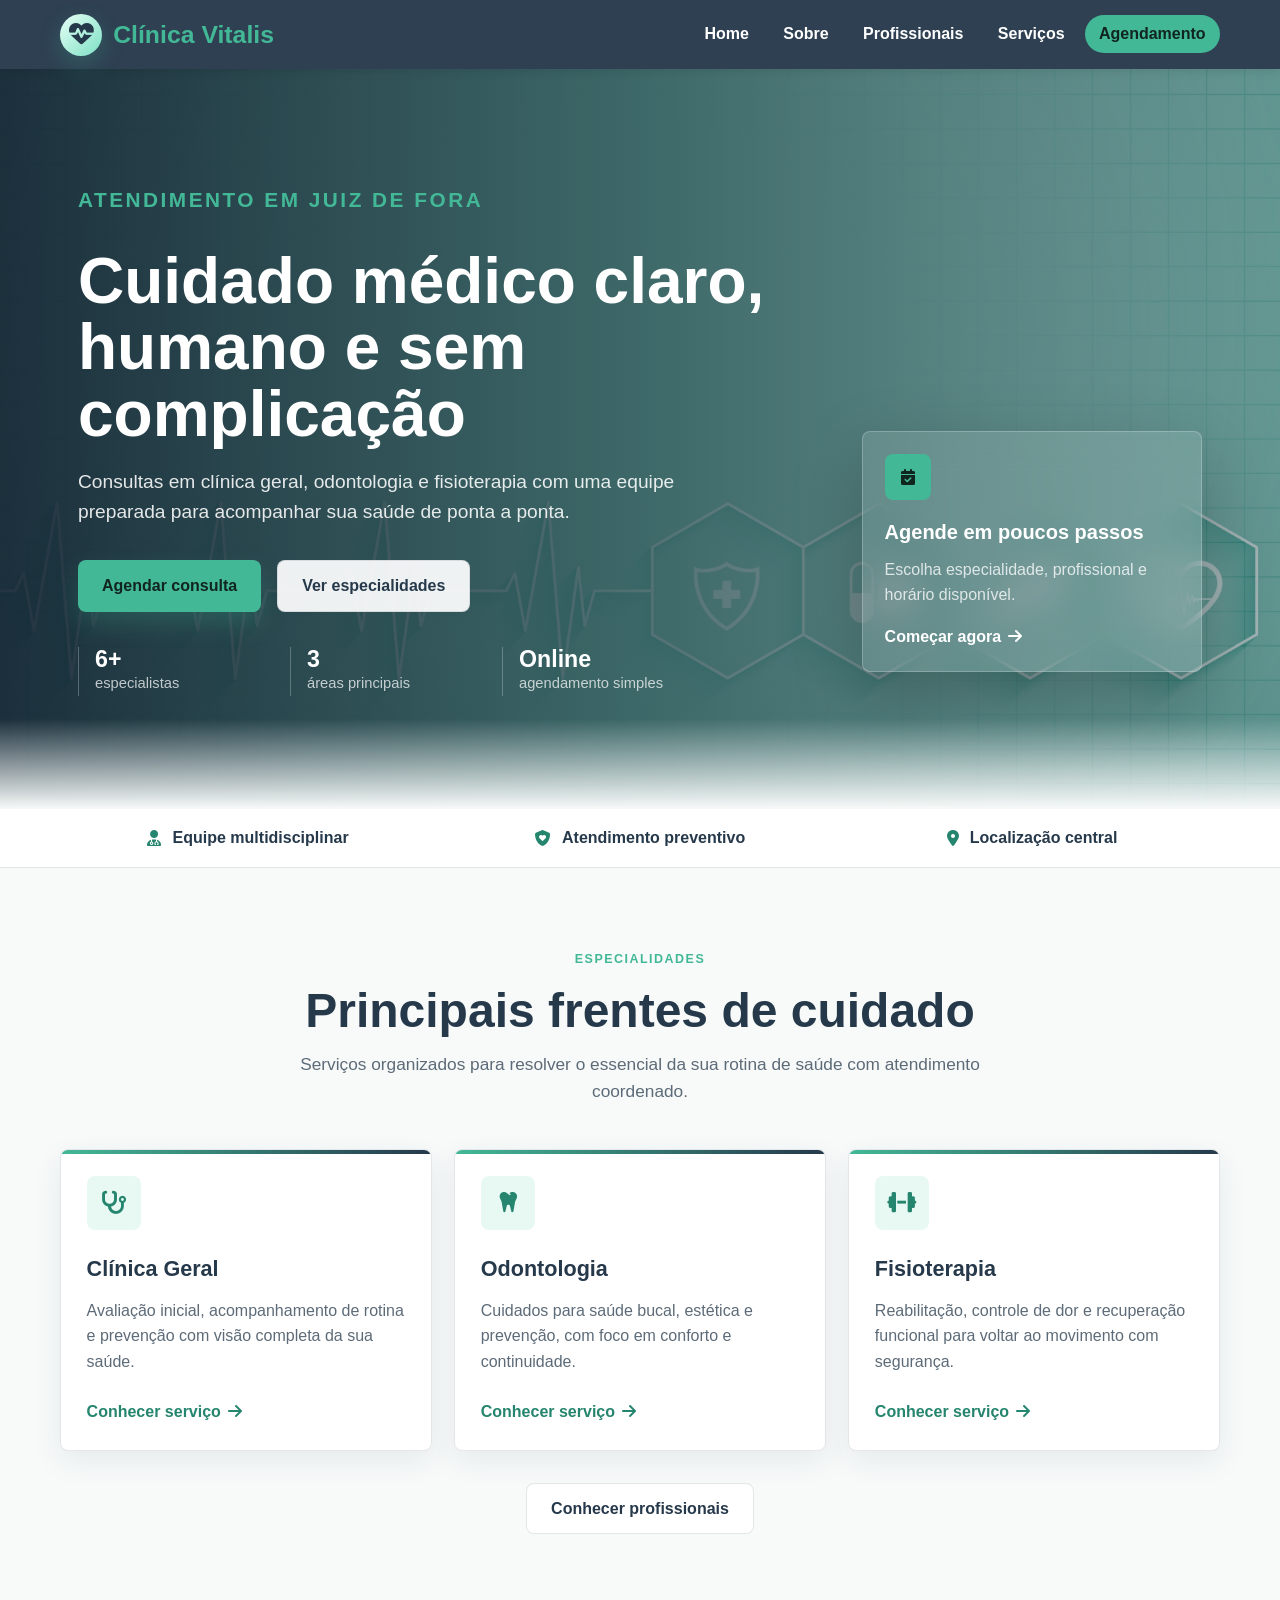
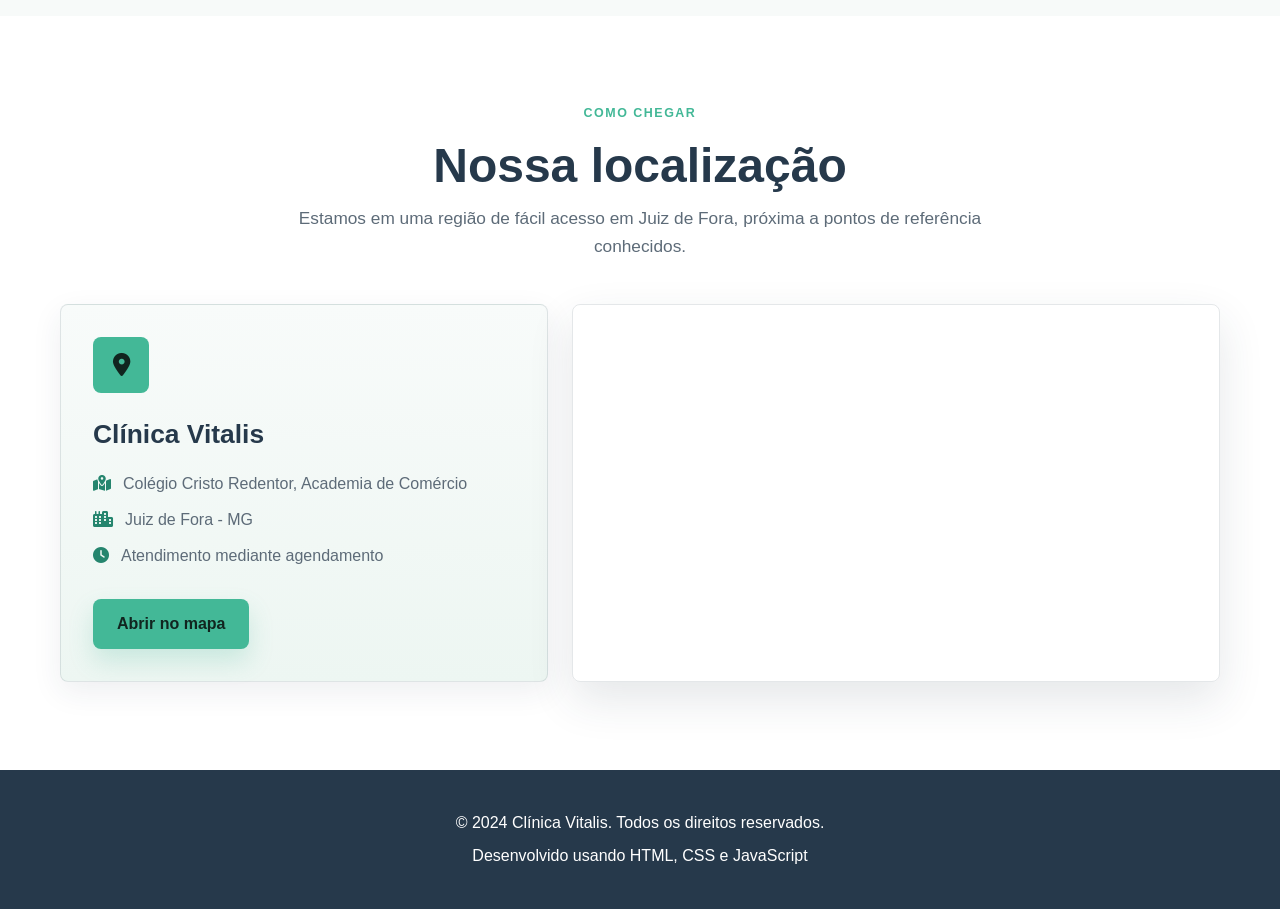
==== commit 1ec9719c: "Melhora layout principal da home" ====
--- a/index.html
+++ b/index.html
@@ -10,97 +10,151 @@
 </head>
 
 <body>
-    <!-- Navegação -->
     <nav class="navbar">
         <div class="container">
-            <div class="logo">
-                <h1>🏥Clínica Vitalis</h1>
-            </div>
+            <a href="index.html" class="logo" aria-label="Clínica Vitalis - página inicial">
+                <span class="logo-mark"><i class="fa-solid fa-heart-pulse" aria-hidden="true"></i></span>
+                <span>Clínica Vitalis</span>
+            </a>
             <ul class="nav-menu">
                 <li><a href="index.html" class="nav-link">Home</a></li>
                 <li><a href="paginas/sobre_clinica.html" class="nav-link">Sobre</a></li>
                 <li><a href="paginas/profissionais.html" class="nav-link">Profissionais</a></li>
                 <li><a href="paginas/servicos_especialidades.html" class="nav-link">Serviços</a></li>
-                <li><a href="paginas/agendamento.html" class="nav-link">Agendamento</a></li>
+                <li><a href="paginas/agendamento.html" class="nav-link nav-link-cta">Agendamento</a></li>
             </ul>
-            <div class="hamburger">
+            <button class="hamburger" type="button" aria-label="Abrir menu" aria-expanded="false">
                 <span></span>
                 <span></span>
                 <span></span>
-            </div>
+            </button>
         </div>
     </nav>
 
-    <!-- HOME -->
-    <section id="home" class="hero">
-        <div class="hero-content">
-            <h2>Bem-vindo à Clínica Vitalis</h2>
-            <p>Cuidando da sua saúde com excelência e dedicação</p>
-            <div class="cta-buttons">
-                <a href="paginas/agendamento.html" class="btn btn-primary">Agendar Consulta</a>
-                <a href="paginas/sobre_clinica.html" class="btn btn-secondary">Saiba Mais</a>
-            </div>
-        </div>
-    </section>
-
-    <!-- PRINCIPAIS SERVIÇOS -->
-    <section class="featured-services">
-        <div class="container">
-            <h2>Nossos Principais Serviços</h2>
-            <div class="services-grid">
-                <a href="paginas/servicos_especialidades.html" class="service-card">
-                    <div class="service-icon">🏥</div>
-                    <h3>Clínica Geral</h3>
-                    <p>Atendimento completo para sua saúde</p>
-                </a>
-                <a href="paginas/servicos_especialidades.html" class="service-card">
-                    <div class="service-icon">🦷</div>
-                    <h3>Odontologia</h3>
-                    <p>Cuidados com seu sorriso</p>
-                </a>
-                <a href="paginas/servicos_especialidades.html" class="service-card">
-                    <div class="service-icon">💪</div>
-                    <h3>Fisioterapia</h3>
-                    <p>Reabilitação e bem-estar</p>
-                </a>
-            </div>
-        </div>
-    </section>
-
-    <!-- LOCALIZAÇÃO -->
-    <section class="location">
-        <div class="container">
-            <h2>Nossa Localização</h2>
-            <div class="location-content">
-                <div class="location-info">
-                    <div class="location-details">
-                        <div class="location-icon">📍</div>
-                        <div class="location-text">
-                            <h3>Clínica Vitalis</h3>
-                            <p>Colégio Cristo Redentor</p>
-                            <p>Academia de Comércio</p>
-                            <p>Juiz de Fora - MG</p>
-                            <a href="https://maps.google.com/maps?q=Colegio+Cristo+Redentor+Academia+de+Comercio+Juiz+de+Fora"
-                                target="_blank" class="btn btn-primary">
-                                Ver no Mapa
-                            </a>
+    <main>
+        <section id="home" class="hero">
+            <div class="container hero-layout">
+                <div class="hero-content">
+                    <p class="section-eyebrow">Atendimento em Juiz de Fora</p>
+                    <h1>Cuidado médico claro, humano e sem complicação</h1>
+                    <p>Consultas em clínica geral, odontologia e fisioterapia com uma equipe preparada para acompanhar sua saúde de ponta a ponta.</p>
+                    <div class="cta-buttons">
+                        <a href="paginas/agendamento.html" class="btn btn-primary">Agendar consulta</a>
+                        <a href="paginas/servicos_especialidades.html" class="btn btn-secondary">Ver especialidades</a>
+                    </div>
+                    <div class="hero-highlights" aria-label="Destaques da clínica">
+                        <div>
+                            <strong>6+</strong>
+                            <span>especialistas</span>
+                        </div>
+                        <div>
+                            <strong>3</strong>
+                            <span>áreas principais</span>
+                        </div>
+                        <div>
+                            <strong>Online</strong>
+                            <span>agendamento simples</span>
                         </div>
                     </div>
                 </div>
-                <div class="location-map">
-                    <iframe
-                        src="https://www.google.com/maps/embed?pb=!1m18!1m12!1m3!1d3745.5!2d-43.3527!3d-21.7644!2m3!1f0!2f0!3f0!3m2!1i1024!2i768!4f13.1!3m3!1m2!1s0xa3d54d6a7e7e7e7d%3A0x1234567890abcdef!2sCol%C3%A9gio%20Cristo%20Redentor%20Academia%20de%20Com%C3%A9rcio%2C%20Juiz%20de%20Fora%2C%20MG!5e0!3m2!1spt-BR!2sbr!4v1234567890"
-                        width="100%" height="300" style="border:0; border-radius: 10px;" allowfullscreen=""
-                        loading="lazy" referrerpolicy="no-referrer-when-downgrade"></iframe>
+                <aside class="hero-summary" aria-label="Resumo de atendimento">
+                    <span class="summary-icon"><i class="fa-solid fa-calendar-check" aria-hidden="true"></i></span>
+                    <h2>Agende em poucos passos</h2>
+                    <p>Escolha especialidade, profissional e horário disponível.</p>
+                    <a href="paginas/agendamento.html">Começar agora <i class="fa-solid fa-arrow-right" aria-hidden="true"></i></a>
+                </aside>
+            </div>
+        </section>
+
+        <section class="trust-strip" aria-label="Diferenciais da Clínica Vitalis">
+            <div class="container trust-grid">
+                <div>
+                    <i class="fa-solid fa-user-doctor" aria-hidden="true"></i>
+                    <span>Equipe multidisciplinar</span>
+                </div>
+                <div>
+                    <i class="fa-solid fa-shield-heart" aria-hidden="true"></i>
+                    <span>Atendimento preventivo</span>
+                </div>
+                <div>
+                    <i class="fa-solid fa-location-dot" aria-hidden="true"></i>
+                    <span>Localização central</span>
                 </div>
             </div>
-        </div>
-    </section>
-    <!-- RODAPÉ -->
+        </section>
+
+        <section class="featured-services">
+            <div class="container">
+                <div class="section-heading">
+                    <p class="section-eyebrow">Especialidades</p>
+                    <h2>Principais frentes de cuidado</h2>
+                    <p>Serviços organizados para resolver o essencial da sua rotina de saúde com atendimento coordenado.</p>
+                </div>
+                <div class="services-grid">
+                    <a href="paginas/servicos_especialidades.html" class="service-card">
+                        <div class="service-icon"><i class="fa-solid fa-stethoscope" aria-hidden="true"></i></div>
+                        <h3>Clínica Geral</h3>
+                        <p>Avaliação inicial, acompanhamento de rotina e prevenção com visão completa da sua saúde.</p>
+                        <span>Conhecer serviço <i class="fa-solid fa-arrow-right" aria-hidden="true"></i></span>
+                    </a>
+                    <a href="paginas/servicos_especialidades.html" class="service-card">
+                        <div class="service-icon"><i class="fa-solid fa-tooth" aria-hidden="true"></i></div>
+                        <h3>Odontologia</h3>
+                        <p>Cuidados para saúde bucal, estética e prevenção, com foco em conforto e continuidade.</p>
+                        <span>Conhecer serviço <i class="fa-solid fa-arrow-right" aria-hidden="true"></i></span>
+                    </a>
+                    <a href="paginas/servicos_especialidades.html" class="service-card">
+                        <div class="service-icon"><i class="fa-solid fa-dumbbell" aria-hidden="true"></i></div>
+                        <h3>Fisioterapia</h3>
+                        <p>Reabilitação, controle de dor e recuperação funcional para voltar ao movimento com segurança.</p>
+                        <span>Conhecer serviço <i class="fa-solid fa-arrow-right" aria-hidden="true"></i></span>
+                    </a>
+                </div>
+                <div class="section-action">
+                    <a href="paginas/profissionais.html" class="btn btn-secondary">Conhecer profissionais</a>
+                </div>
+            </div>
+        </section>
+
+        <section class="location">
+            <div class="container">
+                <div class="section-heading">
+                    <p class="section-eyebrow">Como chegar</p>
+                    <h2>Nossa localização</h2>
+                    <p>Estamos em uma região de fácil acesso em Juiz de Fora, próxima a pontos de referência conhecidos.</p>
+                </div>
+                <div class="location-content">
+                    <div class="location-info">
+                        <div class="location-details">
+                            <div class="location-icon"><i class="fa-solid fa-location-dot" aria-hidden="true"></i></div>
+                            <div class="location-text">
+                                <h3>Clínica Vitalis</h3>
+                                <p><i class="fa-solid fa-map-location-dot" aria-hidden="true"></i> Colégio Cristo Redentor, Academia de Comércio</p>
+                                <p><i class="fa-solid fa-city" aria-hidden="true"></i> Juiz de Fora - MG</p>
+                                <p><i class="fa-solid fa-clock" aria-hidden="true"></i> Atendimento mediante agendamento</p>
+                                <a href="https://maps.google.com/maps?q=Colegio+Cristo+Redentor+Academia+de+Comercio+Juiz+de+Fora"
+                                    target="_blank" rel="noopener" class="btn btn-primary">
+                                    Abrir no mapa
+                                </a>
+                            </div>
+                        </div>
+                    </div>
+                    <div class="location-map">
+                        <iframe
+                            title="Mapa da Clínica Vitalis"
+                            src="https://www.google.com/maps/embed?pb=!1m18!1m12!1m3!1d3745.5!2d-43.3527!3d-21.7644!2m3!1f0!2f0!3f0!3m2!1i1024!2i768!4f13.1!3m3!1m2!1s0xa3d54d6a7e7e7e7d%3A0x1234567890abcdef!2sCol%C3%A9gio%20Cristo%20Redentor%20Academia%20de%20Com%C3%A9rcio%2C%20Juiz%20de%20Fora%2C%20MG!5e0!3m2!1spt-BR!2sbr!4v1234567890"
+                            width="100%" height="360" style="border:0;" allowfullscreen=""
+                            loading="lazy" referrerpolicy="no-referrer-when-downgrade"></iframe>
+                    </div>
+                </div>
+            </div>
+        </section>
+    </main>
+
     <footer>
         <div class="container">
             <p>&copy; 2024 Clínica Vitalis. Todos os direitos reservados.</p>
-            <p>Desenvolvido  usando HTML, CSS e JavaScript</p>
+            <p>Desenvolvido usando HTML, CSS e JavaScript</p>
         </div>
     </footer>
 
--- a/style.css
+++ b/style.css
@@ -1,11 +1,16 @@
 /* ===== VARIÁVEIS E RESET ===== */
 :root {
-    --primary-color: #51b99e;
-    --secondary-color: #2c3e50;
-    --text-color: #333;
-    --light-bg: #d0d0d0;
+    --primary-color: #43b897;
+    --primary-dark: #25856e;
+    --secondary-color: #26394b;
+    --text-color: #24313f;
+    --muted-color: #5d6b78;
+    --light-bg: #eef4f2;
+    --surface: #f7faf9;
     --white: #ffffff;
-    --shadow: 0 2px 10px rgba(0, 0, 0, 0.1);
+    --border-color: rgba(38, 57, 75, 0.12);
+    --shadow: 0 18px 45px rgba(38, 57, 75, 0.12);
+    --soft-shadow: 0 10px 30px rgba(38, 57, 75, 0.08);
 }
 
 * {
@@ -18,7 +23,8 @@
     font-family: 'Segoe UI', Tahoma, Geneva, Verdana, sans-serif;
     color: var(--text-color);
     line-height: 1.6;
-    background: var(--light-bg);
+    background: var(--surface);
+    overflow-x: hidden;
 }
 
 html {
@@ -33,13 +39,14 @@
 
 /* ===== NAVEGAÇÃO ===== */
 .navbar {
-    background: var(--secondary-color);
+    background: rgba(38, 57, 75, 0.96);
     color: var(--white);
-    padding: 1rem 0;
+    padding: 0.85rem 0;
     position: sticky;
     top: 0;
     z-index: 100;
-    box-shadow: var(--shadow);
+    box-shadow: 0 10px 30px rgba(21, 33, 45, 0.16);
+    backdrop-filter: blur(14px);
 }
 
 .navbar .container {
@@ -48,6 +55,28 @@
     align-items: center;
 }
 
+.logo {
+    display: inline-flex;
+    align-items: center;
+    gap: 0.7rem;
+    color: var(--primary-color);
+    font-size: 1.55rem;
+    font-weight: 800;
+    letter-spacing: 0;
+    text-decoration: none;
+}
+
+.logo-mark {
+    width: 42px;
+    height: 42px;
+    display: inline-grid;
+    place-items: center;
+    border-radius: 50%;
+    color: var(--secondary-color);
+    background: linear-gradient(135deg, #e7fff6, #7de0c4);
+    box-shadow: 0 8px 22px rgba(67, 184, 151, 0.25);
+}
+
 .logo h1 {
     font-size: 1.8rem;
     color: var(--primary-color);
@@ -56,23 +85,41 @@
 .nav-menu {
     display: flex;
     list-style: none;
-    gap: 2rem;
+    gap: 0.35rem;
+    align-items: center;
 }
 
 .nav-link {
     color: var(--white);
     text-decoration: none;
-    transition: color 0.3s ease;
+    transition: color 0.3s ease, background 0.3s ease;
+    padding: 0.65rem 0.9rem;
+    border-radius: 999px;
+    font-weight: 650;
 }
 
 .nav-link:hover {
     color: var(--primary-color);
+    background: rgba(255, 255, 255, 0.08);
+}
+
+.nav-link-cta {
+    color: #10251f;
+    background: var(--primary-color);
+}
+
+.nav-link-cta:hover {
+    color: #10251f;
+    background: #7de0c4;
 }
 
 .hamburger {
     display: none;
     flex-direction: column;
     cursor: pointer;
+    border: 0;
+    background: transparent;
+    padding: 0.35rem;
 }
 
 .hamburger span {
@@ -85,15 +132,61 @@
 
 /* ===== HERO SECTION ===== */
 .hero {
-    background: linear-gradient(135deg, rgba(0, 168, 107, 0.6), rgba(44, 62, 80, 0.65)),
-        url("/img/hero-bg.jpg") center/cover no-repeat;
+    background: linear-gradient(90deg, rgba(18, 35, 49, 0.92) 0%, rgba(29, 69, 72, 0.78) 48%, rgba(29, 69, 72, 0.4) 100%),
+        url("./img/hero-bg.jpg") center/cover no-repeat;
     color: var(--white);
-    padding: 100px 20px;
-    text-align: center;
-    min-height: 80vh;
+    padding: 88px 0;
+    min-height: 740px;
     display: flex;
     align-items: center;
-    justify-content: center;
+    position: relative;
+}
+
+.hero::after {
+    content: "";
+    position: absolute;
+    inset: auto 0 0;
+    height: 90px;
+    background: linear-gradient(180deg, rgba(247, 250, 249, 0), var(--surface));
+    pointer-events: none;
+}
+
+.hero-layout {
+    position: relative;
+    z-index: 1;
+    display: grid;
+    grid-template-columns: minmax(0, 1fr) 340px;
+    gap: 4rem;
+    align-items: center;
+}
+
+.hero-content {
+    max-width: 720px;
+    min-width: 0;
+}
+
+.section-eyebrow {
+    color: var(--primary-color);
+    font-size: 0.78rem;
+    font-weight: 800;
+    letter-spacing: 0.12em;
+    margin-bottom: 0.9rem;
+    text-transform: uppercase;
+}
+
+.hero-content h1 {
+    font-size: clamp(2.5rem, 5vw, 4.8rem);
+    line-height: 1.04;
+    max-width: 820px;
+    margin-bottom: 1.2rem;
+}
+
+.hero-content > p:not(.section-eyebrow) {
+    color: rgba(255, 255, 255, 0.88);
+    font-size: 1.2rem;
+    max-width: 620px;
+    margin-bottom: 2rem;
+    overflow-wrap: break-word;
 }
 
 .hero-content h2 {
@@ -109,14 +202,83 @@
 .cta-buttons {
     display: flex;
     gap: 1rem;
-    justify-content: center;
+    justify-content: flex-start;
     flex-wrap: wrap;
+}
+
+.hero-highlights {
+    display: grid;
+    grid-template-columns: repeat(3, minmax(0, 1fr));
+    gap: 1rem;
+    max-width: 620px;
+    margin-top: 2.2rem;
+}
+
+.hero-highlights div {
+    border-left: 1px solid rgba(255, 255, 255, 0.25);
+    padding-left: 1rem;
+}
+
+.hero-highlights strong {
+    display: block;
+    color: var(--white);
+    font-size: 1.45rem;
+    line-height: 1.1;
+}
+
+.hero-highlights span {
+    display: block;
+    color: rgba(255, 255, 255, 0.72);
+    font-size: 0.92rem;
+}
+
+.hero-summary {
+    align-self: end;
+    margin-bottom: 1.5rem;
+    min-width: 0;
+    padding: 1.35rem;
+    border: 1px solid rgba(255, 255, 255, 0.22);
+    border-radius: 8px;
+    background: rgba(255, 255, 255, 0.12);
+    box-shadow: 0 24px 70px rgba(0, 0, 0, 0.22);
+    backdrop-filter: blur(16px);
+}
+
+.summary-icon {
+    width: 46px;
+    height: 46px;
+    display: inline-grid;
+    place-items: center;
+    color: #11251f;
+    background: var(--primary-color);
+    border-radius: 8px;
+    margin-bottom: 1rem;
+}
+
+.hero-summary h2 {
+    font-size: 1.25rem;
+    margin-bottom: 0.55rem;
+}
+
+.hero-summary p {
+    color: rgba(255, 255, 255, 0.78);
+    margin-bottom: 1rem;
+    overflow-wrap: break-word;
+}
+
+.hero-summary a {
+    color: var(--white);
+    display: inline-flex;
+    align-items: center;
+    gap: 0.45rem;
+    font-weight: 800;
+    text-decoration: none;
 }
 
 /* ===== HERO AGENDAMENTO ===== */
 .hero-agendamento {
     background: linear-gradient(135deg, rgba(0, 168, 107, 0.6), rgba(44, 62, 80, 0.65)),
-        url("/img/hero-bg.jpg") center/cover no-repeat;
+        url("./img/hero-bg.jpg") center/cover no-repeat;
     color: var(--white);
     padding: 150px 20px;
     text-align: center;
@@ -137,86 +299,167 @@
 
 /* ===== BOTÕES ===== */
 .btn {
-    padding: 12px 30px;
+    display: inline-flex;
+    align-items: center;
+    justify-content: center;
+    min-height: 48px;
+    padding: 12px 24px;
     font-size: 1rem;
     border: none;
-    border-radius: 5px;
+    border-radius: 8px;
     cursor: pointer;
-    transition: all 0.3s ease;
-    font-weight: 600;
+    transition: transform 0.3s ease, box-shadow 0.3s ease, background 0.3s ease;
+    font-weight: 750;
     text-decoration: none;
 }
 
 .btn-primary {
     background: var(--primary-color);
-    color: rgb(48, 48, 48)
+    color: #11251f;
+    box-shadow: 0 12px 24px rgba(67, 184, 151, 0.22);
 }
 
 .btn-primary:hover {
-    background: #469680;
+    background: #7de0c4;
     transform: translateY(-2px);
-    box-shadow: 0 5px 15px rgba(104, 221, 189, 0.3);
+    box-shadow: 0 18px 32px rgba(67, 184, 151, 0.28);
 }
 
 .btn-secondary {
+    background: rgba(255, 255, 255, 0.92);
+    color: var(--secondary-color);
+    border: 1px solid rgba(38, 57, 75, 0.12);
+}
+
+.btn-secondary:hover {
     background: var(--white);
-    color: rgb(48, 48, 48)
-}
-
-.btn-secondary:hover {
-    background: var(--light-bg);
     transform: translateY(-2px);
 }
 
 /* ===== SERVIÇOS DESTAQUE ===== */
 .featured-services {
-    padding: 60px 20px;
+    padding: 82px 20px;
+    background: var(--surface);
+}
+
+.section-heading {
+    max-width: 720px;
+    margin: 0 auto 2.7rem;
+    text-align: center;
+}
+
+.featured-services h2 {
+    font-size: clamp(2rem, 4vw, 3rem);
+    line-height: 1.12;
+    margin-bottom: 0.8rem;
+    color: var(--secondary-color);
+}
+
+.section-heading > p:not(.section-eyebrow) {
+    color: var(--muted-color);
+    font-size: 1.08rem;
+}
+
+.services-grid {
+    display: grid;
+    grid-template-columns: repeat(3, minmax(0, 1fr));
+    gap: 1.4rem;
+}
+
+.service-card {
+    min-height: 290px;
     background: var(--white);
-}
-
-.featured-services h2 {
-    text-align: center;
-    font-size: 2.5rem;
-    margin-bottom: 3rem;
-    color: var(--secondary-color);
-}
-
-.services-grid {
-    display: flex;
-    flex-wrap: wrap;
-    justify-content: center;
-    gap: 2rem;
-}
-
-.service-card {
-    flex: 1 1 250px;
-    max-width: 380px;
-    background: var(--light-bg);
-    padding: 2rem;
-    border-radius: 10px;
-    text-align: center;
-    box-shadow: var(--shadow);
-    transition: all 0.4s cubic-bezier(0.34, 1.56, 0.64, 1);
+    padding: 1.6rem;
+    border: 1px solid var(--border-color);
+    border-radius: 8px;
+    text-align: left;
+    box-shadow: var(--soft-shadow);
+    transition: transform 0.25s ease, box-shadow 0.25s ease, border-color 0.25s ease;
     text-decoration: none;
     display: flex;
     flex-direction: column;
+    align-items: flex-start;
+    color: inherit;
+    position: relative;
+    overflow: hidden;
+}
+
+.service-card::before {
+    content: "";
+    position: absolute;
+    inset: 0 0 auto;
+    height: 4px;
+    background: linear-gradient(90deg, var(--primary-color), var(--secondary-color));
+}
+
+.service-card:hover {
+    transform: translateY(-6px);
+    border-color: rgba(67, 184, 151, 0.45);
+    box-shadow: var(--shadow);
+}
+
+.service-icon {
+    width: 54px;
+    height: 54px;
+    display: grid;
+    place-items: center;
+    color: var(--primary-dark);
+    background: #e8f8f3;
+    border-radius: 8px;
+    font-size: 1.45rem;
+    margin-bottom: 1.4rem;
+}
+
+.service-card h3 {
+    color: var(--secondary-color);
+    font-size: 1.35rem;
+    margin-bottom: 0.7rem;
+}
+
+.service-card p {
+    color: var(--muted-color);
+    margin-bottom: 1.5rem;
+}
+
+.service-card span {
+    display: inline-flex;
     align-items: center;
-    color: inherit;
-}
-
-.service-card:hover {
-    transform: translateY(-10px) scale(1.05);
-    box-shadow: 0 15px 35px rgba(0, 0, 0, 0.2), 0 5px 15px rgba(104, 221, 189, 0.3);
-}
-
-.service-icon {
-    font-size: 3rem;
-    margin-bottom: 1rem;
-}
-
-.service-card h3 {
-    color: var(--primary-color);
-    margin-bottom: 1rem;
+    gap: 0.45rem;
+    color: var(--primary-dark);
+    font-weight: 800;
+    margin-top: auto;
+}
+
+.section-action {
+    display: flex;
+    justify-content: center;
+    margin-top: 2rem;
+}
+
+.trust-strip {
+    background: var(--white);
+    border-bottom: 1px solid var(--border-color);
+}
+
+.trust-grid {
+    display: grid;
+    grid-template-columns: repeat(3, minmax(0, 1fr));
+    gap: 1rem;
+    padding-top: 1rem;
+    padding-bottom: 1rem;
+}
+
+.trust-grid div {
+    display: flex;
+    align-items: center;
+    justify-content: center;
+    gap: 0.7rem;
+    color: var(--secondary-color);
+    font-weight: 750;
+}
+
+.trust-grid i {
+    color: var(--primary-dark);
 }
 
 /* ===== SEÇÃO SOBRE ===== */
@@ -474,6 +717,7 @@
     display: grid;
     grid-template-columns: repeat(auto-fit, minmax(280px, 1fr));
     gap: 2rem;
+    width: 100%;
 }
 
 .professional-card {
@@ -484,6 +728,7 @@
     box-shadow: var(--shadow);
     transition: all 0.4s cubic-bezier(0.34, 1.56, 0.64, 1);
     border-top: 5px solid var(--primary-color);
+    min-width: 0;
 }
 
 .professional-card:hover {
@@ -492,8 +737,47 @@
 }
 
 .professional-avatar {
-    font-size: 4rem;
-    margin-bottom: 1rem;
+    width: 110px;
+    height: 110px;
+    margin: 0 auto 1rem;
+    border-radius: 999px;
+    overflow: hidden;
+    position: relative;
+    display: grid;
+    place-items: center;
+    background: radial-gradient(circle at 30% 30%, rgba(104, 221, 189, 0.35), rgba(29, 53, 87, 0.15));
+    border: 4px solid rgba(104, 221, 189, 0.45);
+    box-shadow: 0 10px 25px rgba(0, 0, 0, 0.12);
+}
+
+.professional-avatar img {
+    width: 100%;
+    height: 100%;
+    object-fit: cover;
+    object-position: center top;
+    display: block;
+}
+
+.professional-avatar .professional-initials {
+    position: absolute;
+    inset: 0;
+    display: grid;
+    place-items: center;
+    font-size: 2rem;
+    font-weight: 800;
+    letter-spacing: 0.02em;
+    color: var(--secondary-color);
+    background: radial-gradient(circle at 30% 30%, rgba(255, 255, 255, 0.9), rgba(255, 255, 255, 0.65));
+    opacity: 0;
+    transition: opacity 0.2s ease;
+}
+
+.professional-avatar.is-fallback .professional-initials {
+    opacity: 1;
+}
+
+.professional-avatar.is-fallback img {
+    opacity: 0;
 }
 
 .professional-card h3 {
@@ -510,6 +794,7 @@
 .professional-card .description {
     font-size: 0.95rem;
     color: #666;
+    overflow-wrap: break-word;
 }
 
 /* ===== SERVIÇOS ===== */
@@ -795,62 +1080,88 @@
 
 /* ===== LOCALIZAÇÃO ===== */
 .location {
-    padding: 60px 20px;
+    padding: 88px 20px;
     background: var(--white);
 }
 
 .location h2 {
-    text-align: center;
-    font-size: 2.5rem;
-    margin-bottom: 3rem;
+    font-size: clamp(2rem, 4vw, 3rem);
+    line-height: 1.12;
+    margin-bottom: 0.8rem;
     color: var(--secondary-color);
 }
 
 .location-content {
     display: grid;
-    grid-template-columns: 1fr 1fr;
-    gap: 3rem;
-    align-items: center;
+    grid-template-columns: 0.86fr 1.14fr;
+    gap: 1.5rem;
+    align-items: stretch;
 }
 
 .location-info {
     padding: 2rem;
-    background: var(--light-bg);
-    border-radius: 10px;
+    background: linear-gradient(180deg, #f8fbfa, #edf6f2);
+    border: 1px solid var(--border-color);
+    border-radius: 8px;
+    box-shadow: var(--soft-shadow);
 }
 
 .location-details {
     display: flex;
     flex-direction: column;
-    gap: 1.5rem;
+    gap: 1.25rem;
+    height: 100%;
 }
 
 .location-icon {
-    font-size: 3rem;
-    text-align: center;
+    width: 56px;
+    height: 56px;
+    display: grid;
+    place-items: center;
+    border-radius: 8px;
+    color: #11251f;
+    background: var(--primary-color);
+    font-size: 1.45rem;
 }
 
 .location-text h3 {
     color: var(--secondary-color);
-    margin-bottom: 0.5rem;
-    font-size: 1.5rem;
+    margin-bottom: 1rem;
+    font-size: 1.65rem;
 }
 
 .location-text p {
-    color: #666;
-    margin: 0.3rem 0;
-    font-size: 1.1rem;
+    display: flex;
+    align-items: flex-start;
+    gap: 0.75rem;
+    color: var(--muted-color);
+    margin: 0.65rem 0;
+    font-size: 1rem;
+}
+
+.location-text p i {
+    color: var(--primary-dark);
+    margin-top: 0.25rem;
 }
 
 .location-text .btn {
     display: inline-block;
-    margin-top: 1rem;
+    margin-top: 1.25rem;
 }
 
 .location-map {
-    border-radius: 10px;
+    min-height: 360px;
+    border-radius: 8px;
     overflow: hidden;
     box-shadow: var(--shadow);
+    border: 1px solid var(--border-color);
+}
+
+.location-map iframe {
+    display: block;
+    width: 100%;
+    height: 100%;
+    min-height: 360px;
 }
 
 /* ===== RODAPÉ ===== */
@@ -870,13 +1181,15 @@
     .nav-menu {
         position: fixed;
         left: -100%;
-        top: 70px;
+        top: 68px;
         flex-direction: column;
         background-color: var(--secondary-color);
         width: 100%;
         text-align: center;
         transition: 0.3s;
         gap: 0;
+        padding: 1rem 0;
+        box-shadow: 0 18px 34px rgba(21, 33, 45, 0.18);
     }
 
     .nav-menu.active {
@@ -884,7 +1197,13 @@
     }
 
     .nav-menu li {
-        padding: 1rem 0;
+        width: 100%;
+        padding: 0.2rem 1rem;
+    }
+
+    .nav-link {
+        display: block;
+        width: 100%;
     }
 
     .hamburger {
@@ -903,20 +1222,48 @@
         transform: rotate(45deg) translate(-5px, -6px);
     }
 
-    .hero-content h2 {
-        font-size: 2rem;
+    .hero {
+        min-height: auto;
+        padding: 72px 0;
+    }
+
+    .hero-layout {
+        grid-template-columns: minmax(0, 1fr);
+        gap: 2rem;
+    }
+
+    .hero-summary {
+        align-self: stretch;
+        max-width: 460px;
+        width: 100%;
+        margin-bottom: 0;
+    }
+
+    .hero-content h1 {
+        font-size: 2.65rem;
     }
 
     .hero-content p {
-        font-size: 1rem;
+        font-size: 1.05rem;
+        max-width: 100%;
     }
 
     .cta-buttons {
         flex-direction: column;
+        align-items: stretch;
     }
 
     .btn {
         width: 100%;
+    }
+
+    .hero-highlights,
+    .trust-grid {
+        grid-template-columns: 1fr;
+    }
+
+    .trust-grid div {
+        justify-content: flex-start;
     }
 
     .contact-content {
@@ -944,6 +1291,10 @@
         grid-template-columns: 1fr;
     }
 
+    .service-card {
+        min-height: auto;
+    }
+
     .location-content {
         grid-template-columns: 1fr;
         gap: 2rem;
@@ -951,16 +1302,146 @@
 }
 
 @media (max-width: 480px) {
-    .logo h1 {
-        font-size: 1.3rem;
-    }
-
-    .hero-content h2 {
-        font-size: 1.5rem;
+    .container {
+        padding-left: 16px;
+        padding-right: 16px;
+    }
+
+    .logo {
+        font-size: 1.22rem;
+    }
+
+    .logo-mark {
+        width: 36px;
+        height: 36px;
+    }
+
+    .hero-content h1 {
+        font-size: 2.05rem;
+        max-width: 11ch;
     }
 
     .hero {
-        padding: 50px 20px;
+        padding: 56px 0;
+    }
+
+    .hero-content,
+    .hero-summary,
+    .cta-buttons {
+        width: calc(100vw - 48px);
+    }
+
+    .hero-content > p:not(.section-eyebrow) {
+        max-width: 31ch;
+    }
+
+    .section-heading,
+    .section-heading > p:not(.section-eyebrow),
+    .hero-summary {
+        max-width: calc(100vw - 48px);
+    }
+
+    .hero-summary p,
+    .section-heading > p:not(.section-eyebrow) {
+        max-width: 30ch;
+    }
+
+    .section-eyebrow {
+        max-width: 24ch;
+        letter-spacing: 0.1em;
+        overflow-wrap: break-word;
+    }
+
+    .hero-highlights {
+        gap: 0.8rem;
+    }
+
+    .hero-summary {
+        padding: 1.15rem;
+        max-width: 100%;
+    }
+
+    .featured-services,
+    .location {
+        padding: 62px 0;
+    }
+
+    .section-heading {
+        margin-bottom: 2rem;
+    }
+
+    .section-heading > p:not(.section-eyebrow) {
+        font-size: 1rem;
+    }
+
+    .services-grid {
+        gap: 1.2rem;
+    }
+
+    .service-card {
+        width: 100%;
+        max-width: calc(100vw - 48px);
+        margin: 0 auto;
+        padding: 1.45rem;
+    }
+
+    .service-card p {
+        max-width: 29ch;
+    }
+
+    .location-info,
+    .location-map {
+        max-width: calc(100vw - 48px);
+        width: 100%;
+        margin-left: auto;
+        margin-right: auto;
+    }
+
+    .professionals {
+        padding: 50px 16px;
+    }
+
+    .professionals .container {
+        padding: 0;
+    }
+
+    .professionals-grid {
+        grid-template-columns: minmax(0, 1fr);
+    }
+
+    .professionals-hero {
+        padding: 50px 16px;
+    }
+
+    .professionals-hero h2 {
+        font-size: 1.8rem;
+    }
+
+    .professionals-hero p {
+        font-size: 1rem;
+        max-width: 320px;
+        margin: 0 auto;
+    }
+
+    .professional-card {
+        padding: 1.5rem 1rem;
+        max-width: calc(100vw - 48px);
+        width: 100%;
+        margin: 0 auto;
+    }
+
+    .professional-card .description {
+        max-width: 30ch;
+        margin-left: auto;
+        margin-right: auto;
+    }
+
+    footer {
+        padding: 2rem 1rem;
+    }
+
+    footer p {
+        overflow-wrap: break-word;
     }
 
     h2 {
@@ -1764,4 +2245,4 @@
     .modal-icon {
         font-size: 3rem;
     }
-}+}
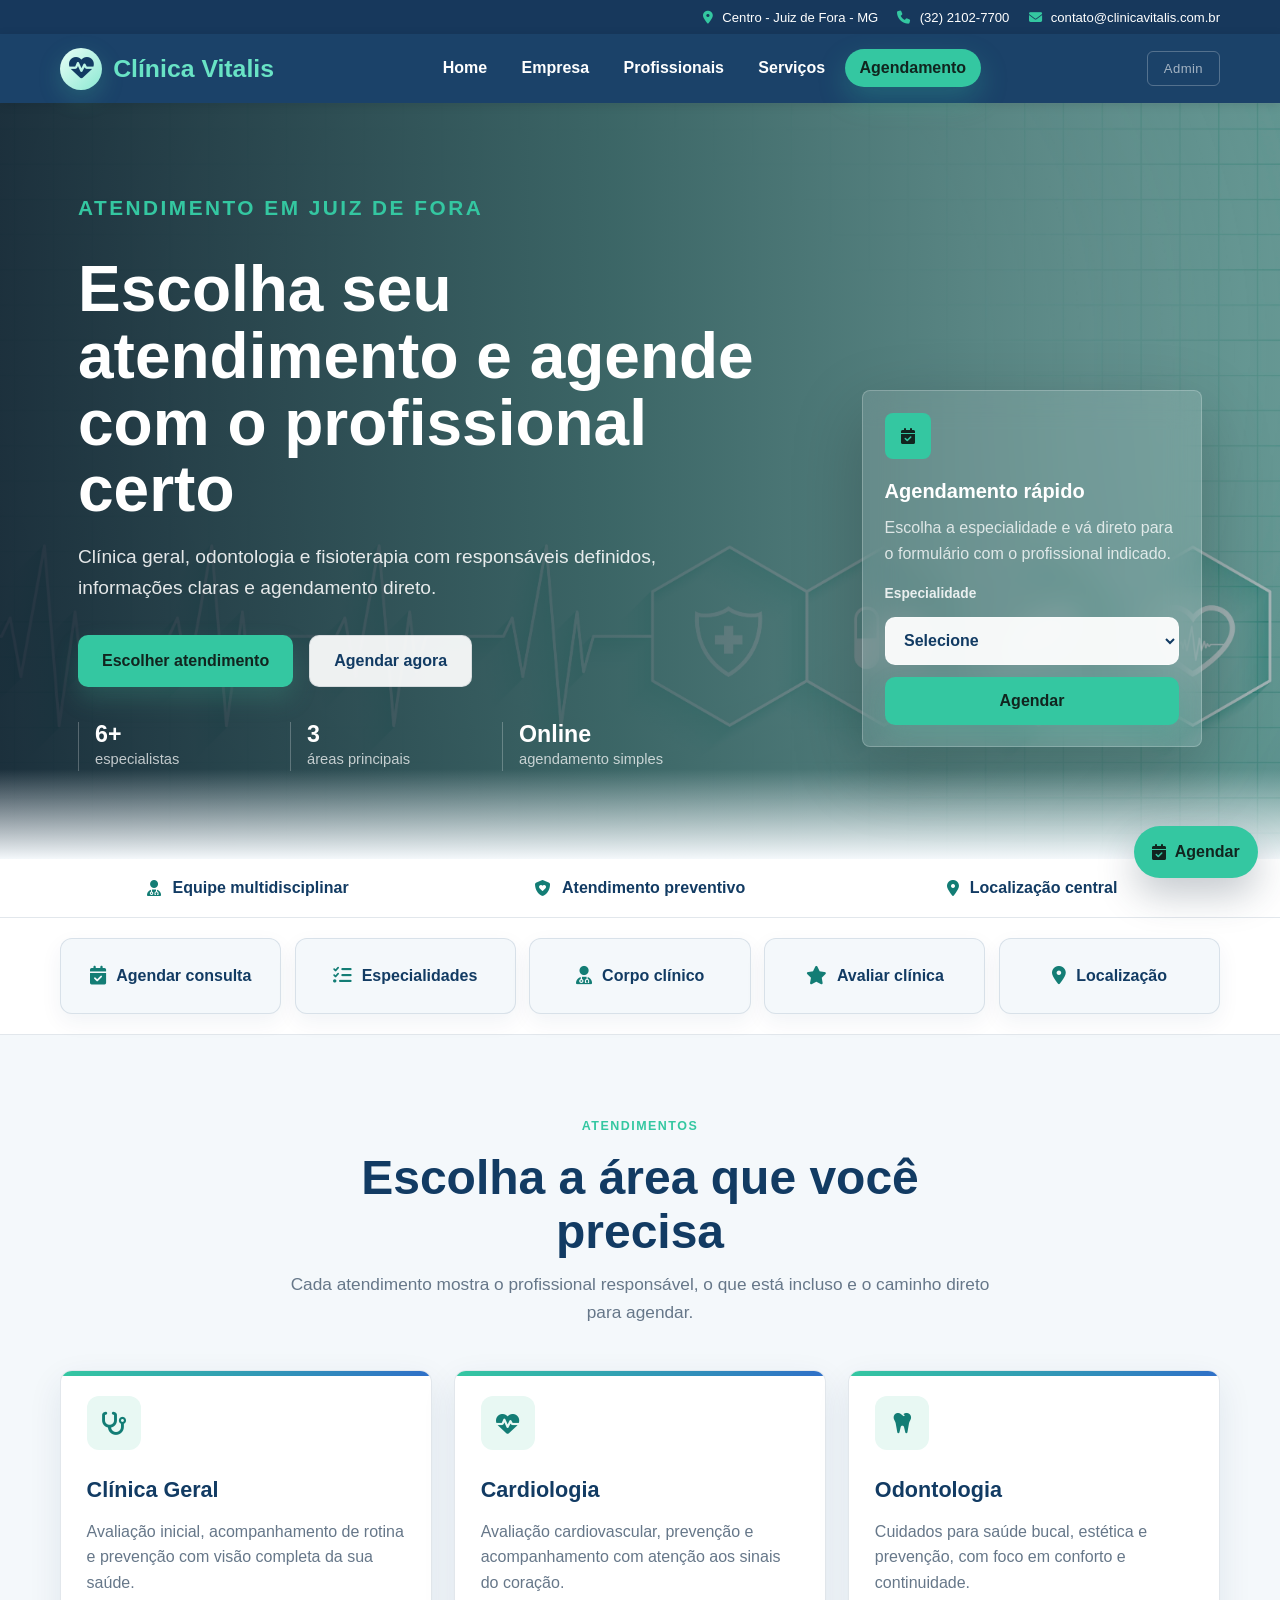
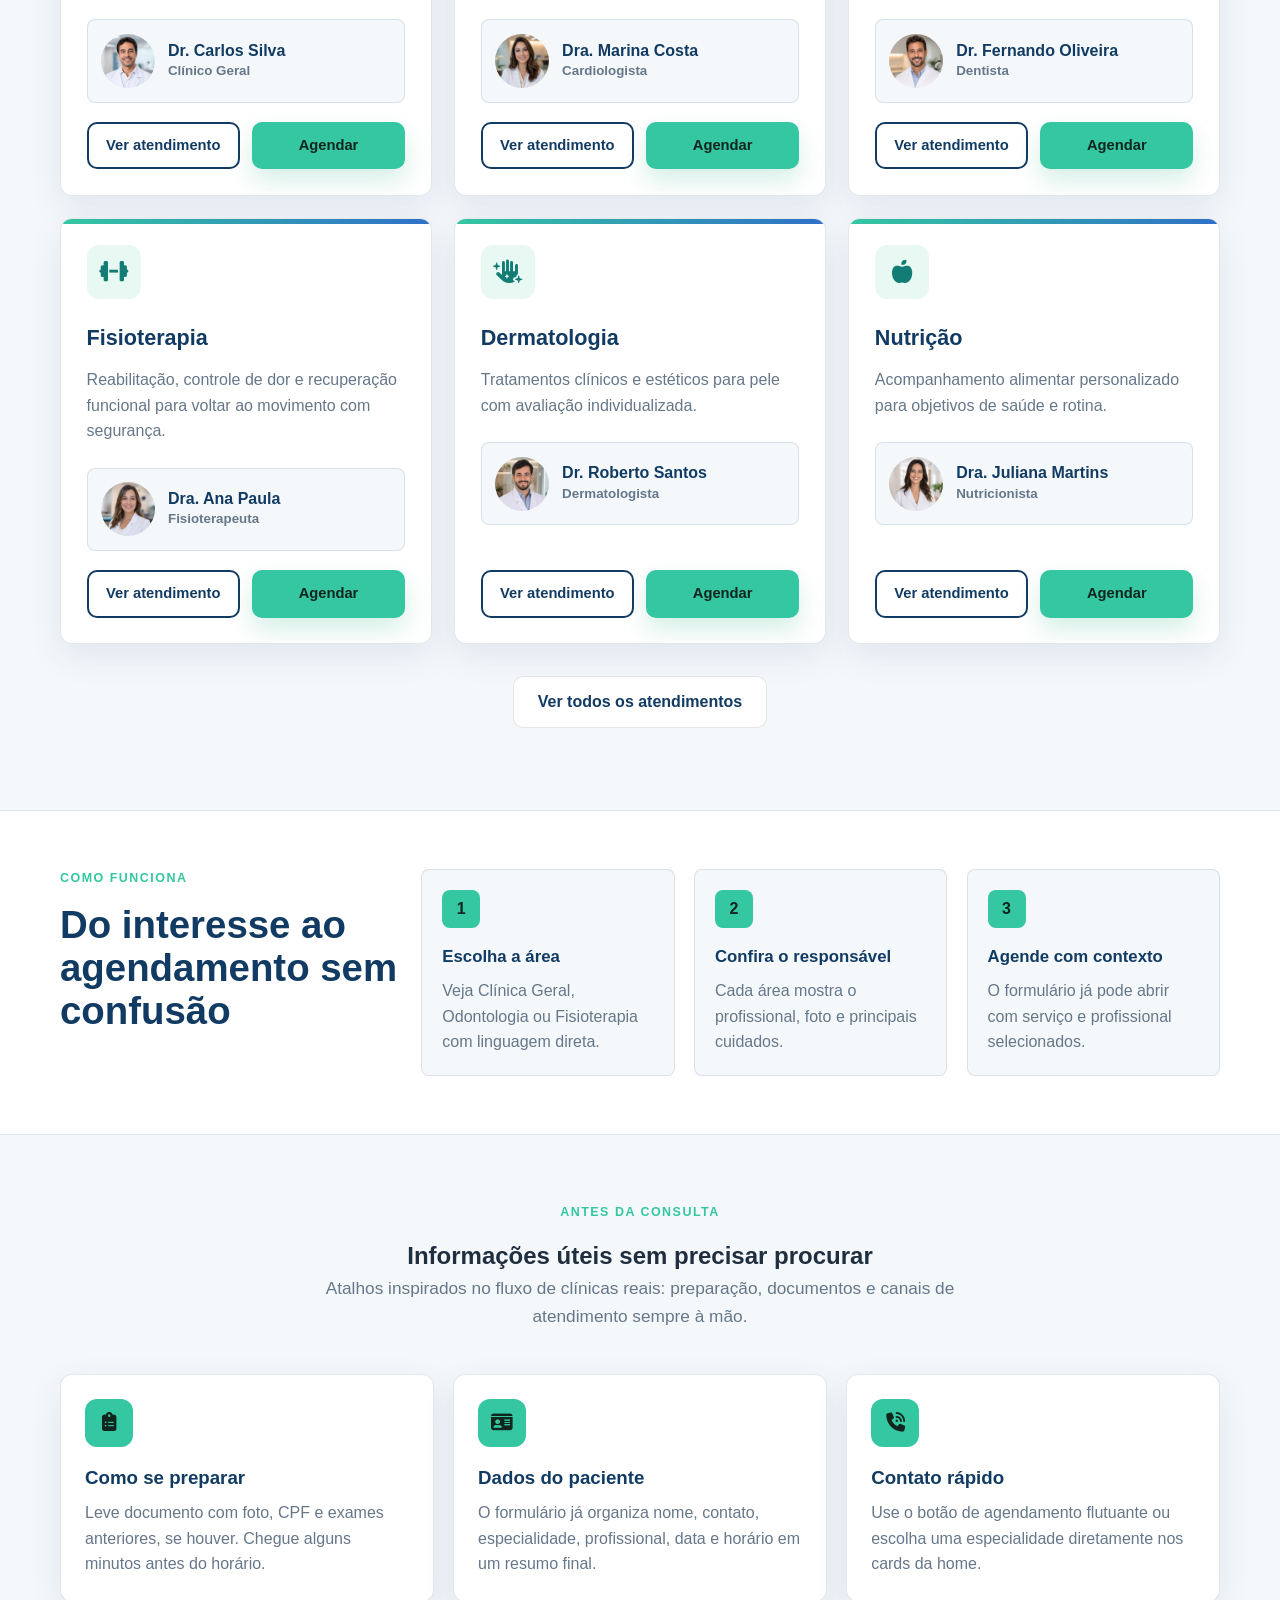
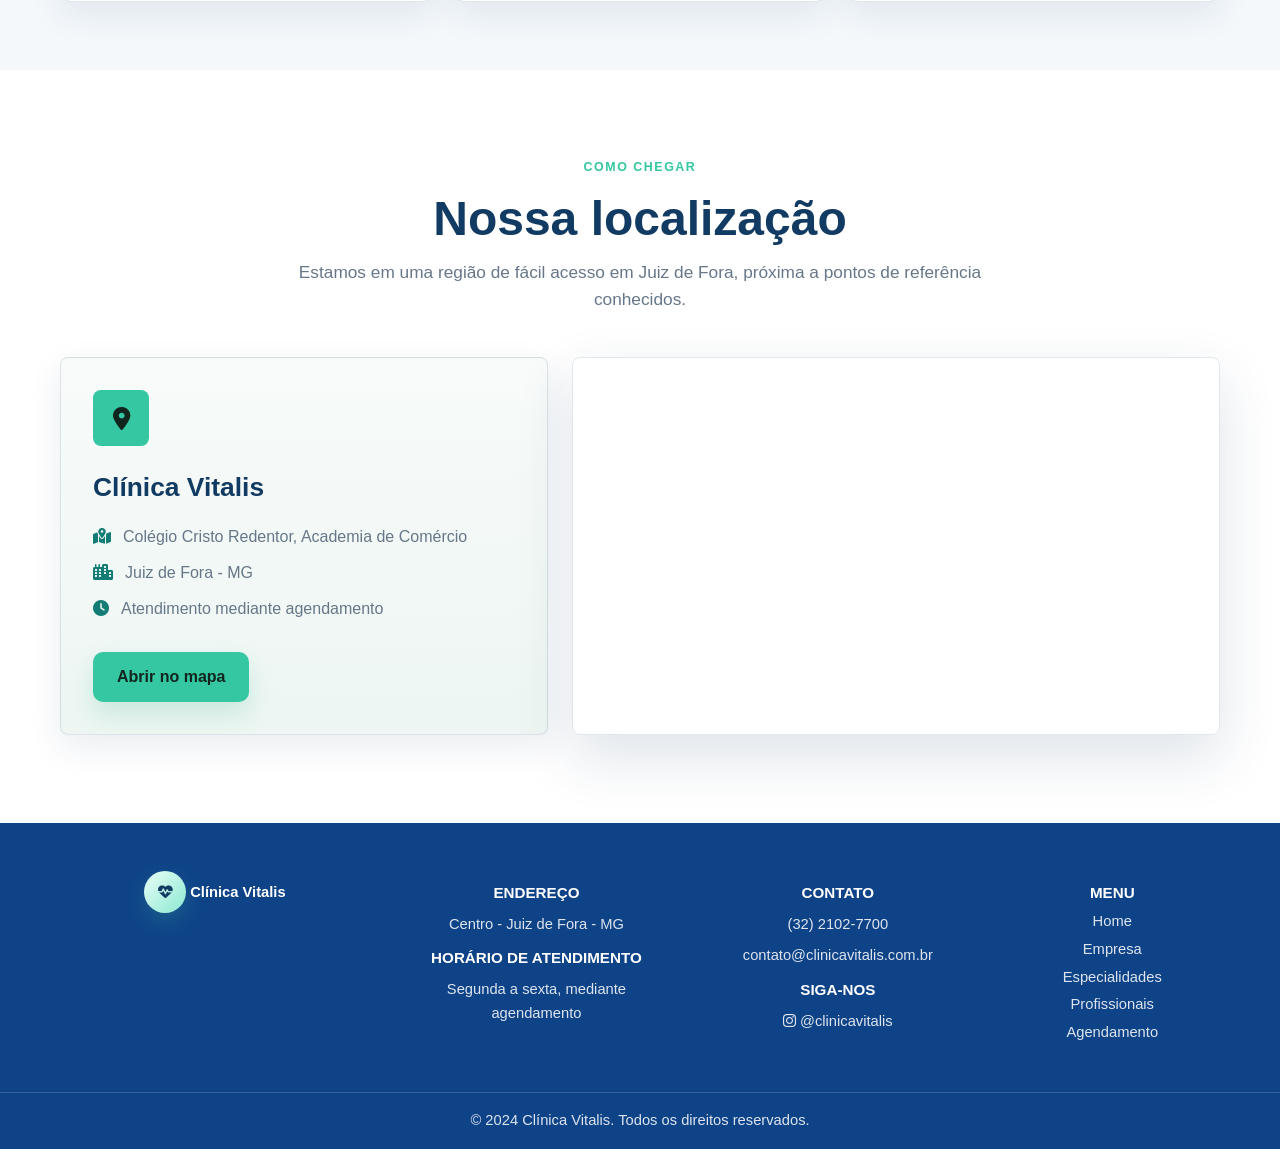
==== commit 887d0e2e: "Integra Supabase, painel admin e revisão completa do sistema - Adiciona vitalis-db.js: cliente Supab" ====
--- a/index.html
+++ b/index.html
@@ -5,6 +5,7 @@
     <meta charset="UTF-8">
     <meta name="viewport" content="width=device-width, initial-scale=1.0">
     <title>Clínica Vitalis - Sua Saúde é Nossa Prioridade</title>
+    <link rel="icon" href="./assets/favicon.svg" type="image/svg+xml">
     <link rel="stylesheet" href="https://cdnjs.cloudflare.com/ajax/libs/font-awesome/6.4.0/css/all.min.css">
     <link rel="stylesheet" href="./style.css">
 </head>
@@ -36,11 +37,11 @@
             <div class="container hero-layout">
                 <div class="hero-content">
                     <p class="section-eyebrow">Atendimento em Juiz de Fora</p>
-                    <h1>Cuidado médico claro, humano e sem complicação</h1>
-                    <p>Consultas em clínica geral, odontologia e fisioterapia com uma equipe preparada para acompanhar sua saúde de ponta a ponta.</p>
+                    <h1>Escolha seu atendimento e agende com o profissional certo</h1>
+                    <p>Clínica geral, odontologia e fisioterapia com responsáveis definidos, informações claras e agendamento direto.</p>
                     <div class="cta-buttons">
-                        <a href="paginas/agendamento.html" class="btn btn-primary">Agendar consulta</a>
-                        <a href="paginas/servicos_especialidades.html" class="btn btn-secondary">Ver especialidades</a>
+                        <a href="#atendimentos" class="btn btn-primary">Escolher atendimento</a>
+                        <a href="paginas/agendamento.html" class="btn btn-secondary">Agendar agora</a>
                     </div>
                     <div class="hero-highlights" aria-label="Destaques da clínica">
                         <div>
@@ -59,9 +60,21 @@
                 </div>
                 <aside class="hero-summary" aria-label="Resumo de atendimento">
                     <span class="summary-icon"><i class="fa-solid fa-calendar-check" aria-hidden="true"></i></span>
-                    <h2>Agende em poucos passos</h2>
-                    <p>Escolha especialidade, profissional e horário disponível.</p>
-                    <a href="paginas/agendamento.html">Começar agora <i class="fa-solid fa-arrow-right" aria-hidden="true"></i></a>
+                    <h2>Agendamento rápido</h2>
+                    <p>Escolha a especialidade e vá direto para o formulário com o profissional indicado.</p>
+                    <form class="quick-booking-form" data-base-path="">
+                        <label for="quickService">Especialidade</label>
+                        <select id="quickService" name="quickService" required>
+                            <option value="">Selecione</option>
+                            <option value="clinica-geral">Clínica Geral</option>
+                            <option value="cardiologia">Cardiologia</option>
+                            <option value="odontologia">Odontologia</option>
+                            <option value="fisioterapia">Fisioterapia</option>
+                            <option value="dermatologia">Dermatologia</option>
+                            <option value="nutricao">Nutrição</option>
+                        </select>
+                        <button type="submit" class="btn btn-primary">Agendar</button>
+                    </form>
                 </aside>
             </div>
         </section>
@@ -83,40 +96,194 @@
             </div>
         </section>
 
-        <section class="featured-services">
+        <section class="quick-access" aria-label="Acessos rápidos">
+            <div class="container quick-access-grid">
+                <a href="paginas/agendamento.html" class="quick-access-item">
+                    <i class="fa-solid fa-calendar-check" aria-hidden="true"></i>
+                    <span>Agendar consulta</span>
+                </a>
+                <a href="paginas/servicos_especialidades.html" class="quick-access-item">
+                    <i class="fa-solid fa-list-check" aria-hidden="true"></i>
+                    <span>Especialidades</span>
+                </a>
+                <a href="paginas/profissionais.html" class="quick-access-item">
+                    <i class="fa-solid fa-user-doctor" aria-hidden="true"></i>
+                    <span>Corpo clínico</span>
+                </a>
+                <a href="paginas/sobre_clinica.html#avaliacao-clinica" class="quick-access-item">
+                    <i class="fa-solid fa-star" aria-hidden="true"></i>
+                    <span>Avaliar clínica</span>
+                </a>
+                <a href="#localizacao" class="quick-access-item">
+                    <i class="fa-solid fa-location-dot" aria-hidden="true"></i>
+                    <span>Localização</span>
+                </a>
+            </div>
+        </section>
+
+        <section id="atendimentos" class="featured-services">
             <div class="container">
                 <div class="section-heading">
-                    <p class="section-eyebrow">Especialidades</p>
-                    <h2>Principais frentes de cuidado</h2>
-                    <p>Serviços organizados para resolver o essencial da sua rotina de saúde com atendimento coordenado.</p>
+                    <p class="section-eyebrow">Atendimentos</p>
+                    <h2>Escolha a área que você precisa</h2>
+                    <p>Cada atendimento mostra o profissional responsável, o que está incluso e o caminho direto para agendar.</p>
                 </div>
                 <div class="services-grid">
-                    <a href="paginas/servicos_especialidades.html" class="service-card">
+                    <article class="service-card">
                         <div class="service-icon"><i class="fa-solid fa-stethoscope" aria-hidden="true"></i></div>
                         <h3>Clínica Geral</h3>
                         <p>Avaliação inicial, acompanhamento de rotina e prevenção com visão completa da sua saúde.</p>
-                        <span>Conhecer serviço <i class="fa-solid fa-arrow-right" aria-hidden="true"></i></span>
-                    </a>
-                    <a href="paginas/servicos_especialidades.html" class="service-card">
+                        <div class="service-card-doctor">
+                            <img src="assets/profissionais/carlos-silva.jpg" alt="Dr. Carlos Silva">
+                            <div>
+                                <strong>Dr. Carlos Silva</strong>
+                                <small>Clínico Geral</small>
+                            </div>
+                        </div>
+                        <div class="service-card-actions">
+                            <a href="paginas/servicos_especialidades.html#clinica-geral" class="btn btn-outline">Ver atendimento</a>
+                            <a href="paginas/agendamento.html?servico=clinica-geral&profissional=carlos-silva" class="btn btn-primary">Agendar</a>
+                        </div>
+                    </article>
+                    <article class="service-card">
+                        <div class="service-icon"><i class="fa-solid fa-heart-pulse" aria-hidden="true"></i></div>
+                        <h3>Cardiologia</h3>
+                        <p>Avaliação cardiovascular, prevenção e acompanhamento com atenção aos sinais do coração.</p>
+                        <div class="service-card-doctor">
+                            <img src="assets/profissionais/marina-costa.jpg" alt="Dra. Marina Costa">
+                            <div>
+                                <strong>Dra. Marina Costa</strong>
+                                <small>Cardiologista</small>
+                            </div>
+                        </div>
+                        <div class="service-card-actions">
+                            <a href="paginas/servicos_especialidades.html#cardiologia" class="btn btn-outline">Ver atendimento</a>
+                            <a href="paginas/agendamento.html?servico=cardiologia&profissional=marina-costa" class="btn btn-primary">Agendar</a>
+                        </div>
+                    </article>
+                    <article class="service-card">
                         <div class="service-icon"><i class="fa-solid fa-tooth" aria-hidden="true"></i></div>
                         <h3>Odontologia</h3>
                         <p>Cuidados para saúde bucal, estética e prevenção, com foco em conforto e continuidade.</p>
-                        <span>Conhecer serviço <i class="fa-solid fa-arrow-right" aria-hidden="true"></i></span>
-                    </a>
-                    <a href="paginas/servicos_especialidades.html" class="service-card">
+                        <div class="service-card-doctor">
+                            <img src="assets/profissionais/fernando-oliveira.jpg" alt="Dr. Fernando Oliveira">
+                            <div>
+                                <strong>Dr. Fernando Oliveira</strong>
+                                <small>Dentista</small>
+                            </div>
+                        </div>
+                        <div class="service-card-actions">
+                            <a href="paginas/servicos_especialidades.html#odontologia" class="btn btn-outline">Ver atendimento</a>
+                            <a href="paginas/agendamento.html?servico=odontologia&profissional=fernando-oliveira" class="btn btn-primary">Agendar</a>
+                        </div>
+                    </article>
+                    <article class="service-card">
                         <div class="service-icon"><i class="fa-solid fa-dumbbell" aria-hidden="true"></i></div>
                         <h3>Fisioterapia</h3>
                         <p>Reabilitação, controle de dor e recuperação funcional para voltar ao movimento com segurança.</p>
-                        <span>Conhecer serviço <i class="fa-solid fa-arrow-right" aria-hidden="true"></i></span>
-                    </a>
+                        <div class="service-card-doctor">
+                            <img src="assets/profissionais/ana-paula.jpg" alt="Dra. Ana Paula">
+                            <div>
+                                <strong>Dra. Ana Paula</strong>
+                                <small>Fisioterapeuta</small>
+                            </div>
+                        </div>
+                        <div class="service-card-actions">
+                            <a href="paginas/servicos_especialidades.html#fisioterapia" class="btn btn-outline">Ver atendimento</a>
+                            <a href="paginas/agendamento.html?servico=fisioterapia&profissional=ana-paula" class="btn btn-primary">Agendar</a>
+                        </div>
+                    </article>
+                    <article class="service-card">
+                        <div class="service-icon"><i class="fa-solid fa-hand-sparkles" aria-hidden="true"></i></div>
+                        <h3>Dermatologia</h3>
+                        <p>Tratamentos clínicos e estéticos para pele com avaliação individualizada.</p>
+                        <div class="service-card-doctor">
+                            <img src="assets/profissionais/roberto-santos.jpg" alt="Dr. Roberto Santos">
+                            <div>
+                                <strong>Dr. Roberto Santos</strong>
+                                <small>Dermatologista</small>
+                            </div>
+                        </div>
+                        <div class="service-card-actions">
+                            <a href="paginas/servicos_especialidades.html#dermatologia" class="btn btn-outline">Ver atendimento</a>
+                            <a href="paginas/agendamento.html?servico=dermatologia&profissional=roberto-santos" class="btn btn-primary">Agendar</a>
+                        </div>
+                    </article>
+                    <article class="service-card">
+                        <div class="service-icon"><i class="fa-solid fa-apple-whole" aria-hidden="true"></i></div>
+                        <h3>Nutrição</h3>
+                        <p>Acompanhamento alimentar personalizado para objetivos de saúde e rotina.</p>
+                        <div class="service-card-doctor">
+                            <img src="assets/profissionais/juliana-martins.jpg" alt="Dra. Juliana Martins">
+                            <div>
+                                <strong>Dra. Juliana Martins</strong>
+                                <small>Nutricionista</small>
+                            </div>
+                        </div>
+                        <div class="service-card-actions">
+                            <a href="paginas/servicos_especialidades.html#nutricao" class="btn btn-outline">Ver atendimento</a>
+                            <a href="paginas/agendamento.html?servico=nutricao&profissional=juliana-martins" class="btn btn-primary">Agendar</a>
+                        </div>
+                    </article>
                 </div>
                 <div class="section-action">
-                    <a href="paginas/profissionais.html" class="btn btn-secondary">Conhecer profissionais</a>
-                </div>
-            </div>
-        </section>
-
-        <section class="location">
+                    <a href="paginas/servicos_especialidades.html" class="btn btn-secondary">Ver todos os atendimentos</a>
+                </div>
+            </div>
+        </section>
+
+        <section class="care-flow" aria-label="Como funciona o atendimento">
+            <div class="container care-flow-grid">
+                <div>
+                    <p class="section-eyebrow">Como funciona</p>
+                    <h2>Do interesse ao agendamento sem confusão</h2>
+                </div>
+                <div class="flow-step">
+                    <span>1</span>
+                    <strong>Escolha a área</strong>
+                    <p>Veja Clínica Geral, Odontologia ou Fisioterapia com linguagem direta.</p>
+                </div>
+                <div class="flow-step">
+                    <span>2</span>
+                    <strong>Confira o responsável</strong>
+                    <p>Cada área mostra o profissional, foto e principais cuidados.</p>
+                </div>
+                <div class="flow-step">
+                    <span>3</span>
+                    <strong>Agende com contexto</strong>
+                    <p>O formulário já pode abrir com serviço e profissional selecionados.</p>
+                </div>
+            </div>
+        </section>
+
+        <section class="patient-tools" aria-label="Informações úteis para pacientes">
+            <div class="container">
+                <div class="section-heading">
+                    <p class="section-eyebrow">Antes da consulta</p>
+                    <h2>Informações úteis sem precisar procurar</h2>
+                    <p>Atalhos inspirados no fluxo de clínicas reais: preparação, documentos e canais de atendimento sempre à mão.</p>
+                </div>
+                <div class="patient-tools-grid">
+                    <article class="patient-tool-card">
+                        <i class="fa-solid fa-clipboard-list" aria-hidden="true"></i>
+                        <h3>Como se preparar</h3>
+                        <p>Leve documento com foto, CPF e exames anteriores, se houver. Chegue alguns minutos antes do horário.</p>
+                    </article>
+                    <article class="patient-tool-card">
+                        <i class="fa-solid fa-id-card" aria-hidden="true"></i>
+                        <h3>Dados do paciente</h3>
+                        <p>O formulário já organiza nome, contato, especialidade, profissional, data e horário em um resumo final.</p>
+                    </article>
+                    <article class="patient-tool-card">
+                        <i class="fa-solid fa-phone-volume" aria-hidden="true"></i>
+                        <h3>Contato rápido</h3>
+                        <p>Use o botão de agendamento flutuante ou escolha uma especialidade diretamente nos cards da home.</p>
+                    </article>
+                </div>
+            </div>
+        </section>
+
+        <section id="localizacao" class="location">
             <div class="container">
                 <div class="section-heading">
                     <p class="section-eyebrow">Como chegar</p>
@@ -158,6 +325,7 @@
         </div>
     </footer>
 
+    <script src="./vitalis-db.js"></script>
     <script src="./script.js"></script>
 </body>
 
--- a/style.css
+++ b/style.css
@@ -1,16 +1,16 @@
 /* ===== VARIÁVEIS E RESET ===== */
 :root {
-    --primary-color: #43b897;
-    --primary-dark: #25856e;
-    --secondary-color: #26394b;
-    --text-color: #24313f;
-    --muted-color: #5d6b78;
-    --light-bg: #eef4f2;
-    --surface: #f7faf9;
+    --primary-color: #34c7a1;
+    --primary-dark: #137d75;
+    --secondary-color: #123b63;
+    --text-color: #1f2f3f;
+    --muted-color: #667789;
+    --light-bg: #eaf6f3;
+    --surface: #f4f8fb;
     --white: #ffffff;
-    --border-color: rgba(38, 57, 75, 0.12);
-    --shadow: 0 18px 45px rgba(38, 57, 75, 0.12);
-    --soft-shadow: 0 10px 30px rgba(38, 57, 75, 0.08);
+    --border-color: rgba(18, 59, 99, 0.12);
+    --shadow: 0 22px 58px rgba(18, 59, 99, 0.14);
+    --soft-shadow: 0 12px 34px rgba(18, 59, 99, 0.09);
 }
 
 * {
@@ -23,12 +23,18 @@
     font-family: 'Segoe UI', Tahoma, Geneva, Verdana, sans-serif;
     color: var(--text-color);
     line-height: 1.6;
-    background: var(--surface);
+    background:
+        radial-gradient(circle at top left, rgba(52, 199, 161, 0.08), transparent 32rem),
+        linear-gradient(180deg, #fbfdff 0%, var(--surface) 100%);
     overflow-x: hidden;
 }
 
 html {
     scroll-behavior: smooth;
+}
+
+.hidden {
+    display: none !important;
 }
 
 .container {
@@ -38,14 +44,34 @@
 }
 
 /* ===== NAVEGAÇÃO ===== */
+.topbar {
+    background: #17385c;
+    color: var(--white);
+    font-size: 0.82rem;
+}
+
+.topbar-content {
+    min-height: 34px;
+    display: flex;
+    align-items: center;
+    justify-content: flex-end;
+    gap: 1.2rem;
+    flex-wrap: wrap;
+}
+
+.topbar i {
+    color: var(--primary-color);
+    margin-right: 0.35rem;
+}
+
 .navbar {
-    background: rgba(38, 57, 75, 0.96);
+    background: rgba(18, 59, 99, 0.96);
     color: var(--white);
     padding: 0.85rem 0;
     position: sticky;
     top: 0;
     z-index: 100;
-    box-shadow: 0 10px 30px rgba(21, 33, 45, 0.16);
+    box-shadow: 0 10px 30px rgba(18, 59, 99, 0.18);
     backdrop-filter: blur(14px);
 }
 
@@ -59,7 +85,7 @@
     display: inline-flex;
     align-items: center;
     gap: 0.7rem;
-    color: var(--primary-color);
+    color: #69e3c5;
     font-size: 1.55rem;
     font-weight: 800;
     letter-spacing: 0;
@@ -73,7 +99,7 @@
     place-items: center;
     border-radius: 50%;
     color: var(--secondary-color);
-    background: linear-gradient(135deg, #e7fff6, #7de0c4);
+    background: linear-gradient(135deg, #e9fff7, #8be8d2);
     box-shadow: 0 8px 22px rgba(67, 184, 151, 0.25);
 }
 
@@ -106,11 +132,31 @@
 .nav-link-cta {
     color: #10251f;
     background: var(--primary-color);
+    box-shadow: 0 12px 28px rgba(52, 199, 161, 0.25);
 }
 
 .nav-link-cta:hover {
     color: #10251f;
     background: #7de0c4;
+}
+
+.admin-btn {
+    margin-left: 12px;
+    padding: 6px 16px;
+    font-size: 0.82rem;
+    font-weight: 500;
+    color: rgba(255, 255, 255, 0.6);
+    border: 1px solid rgba(255, 255, 255, 0.25);
+    border-radius: 6px;
+    text-decoration: none;
+    letter-spacing: 0.03em;
+    transition: color 0.2s, border-color 0.2s;
+    white-space: nowrap;
+}
+
+.admin-btn:hover {
+    color: #fff;
+    border-color: rgba(255, 255, 255, 0.6);
 }
 
 .hamburger {
@@ -273,6 +319,33 @@
     gap: 0.45rem;
     font-weight: 800;
     text-decoration: none;
+}
+
+.quick-booking-form {
+    display: grid;
+    gap: 0.75rem;
+}
+
+.quick-booking-form label {
+    color: rgba(255, 255, 255, 0.86);
+    font-size: 0.86rem;
+    font-weight: 800;
+}
+
+.quick-booking-form select {
+    width: 100%;
+    min-height: 48px;
+    padding: 0 0.9rem;
+    border: 1px solid rgba(255, 255, 255, 0.22);
+    border-radius: 10px;
+    color: var(--secondary-color);
+    background: rgba(255, 255, 255, 0.94);
+    font: inherit;
+    font-weight: 750;
+}
+
+.quick-booking-form .btn {
+    width: 100%;
 }
 
 /* ===== HERO AGENDAMENTO ===== */
@@ -306,7 +379,7 @@
     padding: 12px 24px;
     font-size: 1rem;
     border: none;
-    border-radius: 8px;
+    border-radius: 10px;
     cursor: pointer;
     transition: transform 0.3s ease, box-shadow 0.3s ease, background 0.3s ease;
     font-weight: 750;
@@ -331,6 +404,14 @@
     border: 1px solid rgba(38, 57, 75, 0.12);
 }
 
+.btn:focus-visible,
+.nav-link:focus-visible,
+.service-card a:focus-visible,
+.professional-actions a:focus-visible {
+    outline: 3px solid rgba(52, 199, 161, 0.48);
+    outline-offset: 3px;
+}
+
 .btn-secondary:hover {
     background: var(--white);
     transform: translateY(-2px);
@@ -367,11 +448,11 @@
 }
 
 .service-card {
-    min-height: 290px;
+    min-height: 330px;
     background: var(--white);
     padding: 1.6rem;
     border: 1px solid var(--border-color);
-    border-radius: 8px;
+    border-radius: 12px;
     text-align: left;
     box-shadow: var(--soft-shadow);
     transition: transform 0.25s ease, box-shadow 0.25s ease, border-color 0.25s ease;
@@ -388,8 +469,8 @@
     content: "";
     position: absolute;
     inset: 0 0 auto;
-    height: 4px;
-    background: linear-gradient(90deg, var(--primary-color), var(--secondary-color));
+    height: 5px;
+    background: linear-gradient(90deg, var(--primary-color), #2f70c8);
 }
 
 .service-card:hover {
@@ -405,7 +486,7 @@
     place-items: center;
     color: var(--primary-dark);
     background: #e8f8f3;
-    border-radius: 8px;
+    border-radius: 12px;
     font-size: 1.45rem;
     margin-bottom: 1.4rem;
 }
@@ -419,6 +500,42 @@
 .service-card p {
     color: var(--muted-color);
     margin-bottom: 1.5rem;
+}
+
+.service-card-doctor {
+    display: flex;
+    align-items: center;
+    gap: 0.8rem;
+    width: 100%;
+    padding: 0.85rem;
+    margin-bottom: 1.2rem;
+    background: var(--surface);
+    border: 1px solid var(--border-color);
+    border-radius: 8px;
+}
+
+.service-card-doctor img {
+    width: 54px;
+    height: 54px;
+    border-radius: 999px;
+    object-fit: cover;
+    object-position: center top;
+    flex: 0 0 auto;
+}
+
+.service-card-doctor strong,
+.service-card-doctor small {
+    display: block;
+}
+
+.service-card-doctor strong {
+    color: var(--secondary-color);
+    line-height: 1.2;
+}
+
+.service-card-doctor small {
+    color: var(--muted-color);
+    font-weight: 650;
 }
 
 .service-card span {
@@ -430,6 +547,20 @@
     margin-top: auto;
 }
 
+.service-card-actions {
+    display: grid;
+    grid-template-columns: 1fr 1fr;
+    gap: 0.75rem;
+    width: 100%;
+    margin-top: auto;
+}
+
+.service-card-actions .btn {
+    min-height: 44px;
+    padding: 10px 14px;
+    font-size: 0.92rem;
+}
+
 .section-action {
     display: flex;
     justify-content: center;
@@ -462,6 +593,140 @@
     color: var(--primary-dark);
 }
 
+.quick-access {
+    padding: 20px 20px;
+    background: var(--white);
+    border-bottom: 1px solid var(--border-color);
+}
+
+.quick-access-grid {
+    display: grid;
+    grid-template-columns: repeat(5, minmax(0, 1fr));
+    gap: 0.85rem;
+}
+
+.quick-access-item {
+    min-height: 76px;
+    display: flex;
+    align-items: center;
+    justify-content: center;
+    gap: 0.65rem;
+    padding: 0.9rem;
+    border: 1px solid var(--border-color);
+    border-radius: 12px;
+    color: var(--secondary-color);
+    background: var(--surface);
+    font-weight: 850;
+    text-decoration: none;
+    text-align: center;
+    box-shadow: 0 8px 22px rgba(18, 59, 99, 0.06);
+    transition: transform 0.2s ease, border-color 0.2s ease, background 0.2s ease;
+}
+
+.quick-access-item i {
+    color: var(--primary-dark);
+    font-size: 1.15rem;
+}
+
+.quick-access-item:hover {
+    transform: translateY(-3px);
+    border-color: rgba(52, 199, 161, 0.45);
+    background: #f0fbf7;
+}
+
+.patient-tools {
+    padding: 68px 20px;
+    background: var(--surface);
+}
+
+.patient-tools-grid {
+    display: grid;
+    grid-template-columns: repeat(3, minmax(0, 1fr));
+    gap: 1.2rem;
+}
+
+.patient-tool-card {
+    padding: 1.5rem;
+    border: 1px solid var(--border-color);
+    border-radius: 12px;
+    background: var(--white);
+    box-shadow: var(--soft-shadow);
+}
+
+.patient-tool-card i {
+    width: 48px;
+    height: 48px;
+    display: grid;
+    place-items: center;
+    margin-bottom: 1rem;
+    color: #11251f;
+    background: var(--primary-color);
+    border-radius: 12px;
+    font-size: 1.2rem;
+}
+
+.patient-tool-card h3 {
+    color: var(--secondary-color);
+    margin-bottom: 0.45rem;
+}
+
+.patient-tool-card p {
+    color: var(--muted-color);
+    margin: 0;
+}
+
+.care-flow {
+    padding: 58px 20px;
+    background: var(--white);
+    border-top: 1px solid var(--border-color);
+    border-bottom: 1px solid var(--border-color);
+}
+
+.care-flow-grid {
+    display: grid;
+    grid-template-columns: minmax(0, 1.35fr) repeat(3, minmax(0, 1fr));
+    gap: 1.2rem;
+    align-items: stretch;
+}
+
+.care-flow h2 {
+    color: var(--secondary-color);
+    font-size: clamp(1.8rem, 3vw, 2.45rem);
+    line-height: 1.12;
+    max-width: 420px;
+}
+
+.flow-step {
+    padding: 1.25rem;
+    border: 1px solid var(--border-color);
+    border-radius: 8px;
+    background: var(--surface);
+}
+
+.flow-step span {
+    width: 38px;
+    height: 38px;
+    display: grid;
+    place-items: center;
+    margin-bottom: 1rem;
+    color: #11251f;
+    background: var(--primary-color);
+    border-radius: 8px;
+    font-weight: 900;
+}
+
+.flow-step strong {
+    display: block;
+    color: var(--secondary-color);
+    font-size: 1.05rem;
+    margin-bottom: 0.45rem;
+}
+
+.flow-step p {
+    color: var(--muted-color);
+    margin: 0;
+}
+
 /* ===== SEÇÃO SOBRE ===== */
 .about {
     padding: 60px 20px;
@@ -484,6 +749,15 @@
 /* ===== ANIMAÇÕES DE ENTRADA ===== */
 .hero,
 .hero-agendamento,
+.care-flow,
+.quick-access,
+.patient-tools,
+.page-heading,
+.company-about-block,
+.values-section,
+.testimonials-section,
+.clinic-rating-section,
+.company-map,
 .location,
 .about,
 .scheduling-section,
@@ -503,6 +777,15 @@
 
 .hero.animate-in,
 .hero-agendamento.animate-in,
+.care-flow.animate-in,
+.quick-access.animate-in,
+.patient-tools.animate-in,
+.page-heading.animate-in,
+.company-about-block.animate-in,
+.values-section.animate-in,
+.testimonials-section.animate-in,
+.clinic-rating-section.animate-in,
+.company-map.animate-in,
 .location.animate-in,
 .about.animate-in,
 .scheduling-section.animate-in,
@@ -522,13 +805,23 @@
 }
 
 .featured-services h2,
-.service-card {
+.service-card,
+.service-detail,
+.rating-card,
+.user-review-card,
+.quick-access-item,
+.patient-tool-card {
     opacity: 0;
     transform: translateY(20px);
 }
 
 .featured-services h2.animate-in,
-.service-card.animate-in {
+.service-card.animate-in,
+.service-detail.animate-in,
+.rating-card.animate-in,
+.user-review-card.animate-in,
+.quick-access-item.animate-in,
+.patient-tool-card.animate-in {
     opacity: 1;
     transform: translateY(0);
     transition: all 0.45s ease-out;
@@ -683,6 +976,526 @@
     font-size: 1.1rem;
 }
 
+/* ===== PÁGINA SOBRE / EMPRESA ===== */
+.page-heading {
+    padding: 28px 20px 18px;
+    background: var(--white);
+}
+
+.breadcrumb {
+    display: flex;
+    align-items: center;
+    gap: 0.45rem;
+    color: var(--muted-color);
+    font-size: 0.82rem;
+    font-weight: 750;
+    text-transform: uppercase;
+}
+
+.breadcrumb a {
+    color: var(--primary-dark);
+    text-decoration: none;
+}
+
+.page-heading h1 {
+    color: var(--secondary-color);
+    font-size: 1.85rem;
+    line-height: 1.15;
+    margin-top: 0.35rem;
+}
+
+.company-about-block {
+    padding: 82px 20px 58px;
+    background: var(--white);
+}
+
+.company-about-layout {
+    display: grid;
+    grid-template-columns: minmax(0, 1fr) minmax(320px, 460px);
+    gap: 4rem;
+    align-items: center;
+}
+
+.company-about-text h2 {
+    color: var(--secondary-color);
+    font-size: 1.55rem;
+    margin-bottom: 1rem;
+}
+
+.company-about-text p {
+    color: var(--muted-color);
+    margin-bottom: 0.75rem;
+    max-width: 78ch;
+}
+
+.company-about-image {
+    overflow: hidden;
+    border-radius: 8px;
+    border: 1px solid var(--border-color);
+    box-shadow: var(--shadow);
+    aspect-ratio: 16 / 10;
+}
+
+.company-about-image img {
+    width: 100%;
+    height: 100%;
+    display: block;
+    object-fit: cover;
+}
+
+.values-section {
+    padding: 48px 20px 66px;
+    background: var(--white);
+}
+
+.values-grid {
+    display: grid;
+    grid-template-columns: repeat(3, minmax(0, 1fr));
+    gap: 1.4rem;
+}
+
+.value-card {
+    position: relative;
+    padding: 2.25rem 1.5rem 1.55rem;
+    border: 2px solid rgba(37, 133, 110, 0.35);
+    border-radius: 8px;
+    background: var(--white);
+    text-align: center;
+}
+
+.value-card span {
+    position: absolute;
+    top: -27px;
+    left: 50%;
+    transform: translateX(-50%);
+    width: 54px;
+    height: 54px;
+    display: grid;
+    place-items: center;
+    color: var(--white);
+    background: #17385c;
+    border-radius: 999px;
+    border: 5px solid var(--white);
+}
+
+.value-card h3 {
+    color: var(--secondary-color);
+    margin-bottom: 0.7rem;
+}
+
+.value-card p {
+    color: var(--muted-color);
+}
+
+.testimonials-section {
+    padding: 52px 20px 62px;
+    background: #2f70c8;
+    color: var(--white);
+}
+
+.testimonials-section .section-heading h2,
+.testimonials-section .section-heading p:not(.section-eyebrow) {
+    color: var(--white);
+}
+
+.testimonials-grid {
+    display: grid;
+    grid-template-columns: repeat(3, minmax(0, 1fr));
+    gap: 1.4rem;
+}
+
+.testimonial-card {
+    position: relative;
+    padding: 1.6rem;
+    border-radius: 8px;
+    background: var(--white);
+    color: var(--text-color);
+    box-shadow: 0 18px 45px rgba(0, 0, 0, 0.16);
+}
+
+.testimonial-card::after {
+    content: "";
+    position: absolute;
+    left: 50%;
+    bottom: -14px;
+    transform: translateX(-50%);
+    width: 0;
+    height: 0;
+    border-left: 14px solid transparent;
+    border-right: 14px solid transparent;
+    border-top: 14px solid var(--white);
+}
+
+.testimonial-stars {
+    color: #f3bf28;
+    margin-bottom: 1rem;
+}
+
+.testimonial-card p {
+    color: var(--muted-color);
+    margin-bottom: 1rem;
+}
+
+.testimonial-card strong {
+    color: var(--secondary-color);
+}
+
+.clinic-rating-section {
+    padding: 72px 20px;
+    background: var(--surface);
+}
+
+.rating-layout {
+    display: grid;
+    grid-template-columns: minmax(280px, 420px) minmax(0, 1fr);
+    gap: 2rem;
+    align-items: start;
+}
+
+.rating-summary {
+    padding: 2rem;
+    border: 1px solid var(--border-color);
+    border-radius: 8px;
+    background: var(--white);
+    box-shadow: var(--soft-shadow);
+}
+
+.rating-summary h2 {
+    color: var(--secondary-color);
+    font-size: clamp(1.7rem, 3vw, 2.35rem);
+    line-height: 1.12;
+    margin-bottom: 1.2rem;
+}
+
+.rating-summary p {
+    color: var(--muted-color);
+    margin-bottom: 1.3rem;
+}
+
+.rating-score {
+    display: flex;
+    align-items: center;
+    gap: 1rem;
+    padding: 1rem;
+    margin-bottom: 1.2rem;
+    border-radius: 8px;
+    background: #f0fbf7;
+    border: 1px solid rgba(67, 184, 151, 0.35);
+}
+
+.rating-score strong {
+    color: var(--primary-dark);
+    font-size: 3rem;
+    line-height: 1;
+}
+
+.rating-stars {
+    display: block;
+    color: #f3bf28;
+    font-size: 1.05rem;
+    line-height: 1.1;
+}
+
+.rating-score small {
+    color: var(--muted-color);
+    font-weight: 700;
+}
+
+.rating-cards {
+    display: grid;
+    grid-template-columns: repeat(2, minmax(0, 1fr));
+    gap: 1rem;
+}
+
+.rating-card {
+    padding: 1.4rem;
+    border: 1px solid var(--border-color);
+    border-radius: 8px;
+    background: var(--white);
+    box-shadow: var(--soft-shadow);
+}
+
+.rating-card span {
+    width: 44px;
+    height: 44px;
+    display: grid;
+    place-items: center;
+    margin-bottom: 1rem;
+    color: #11251f;
+    background: var(--primary-color);
+    border-radius: 8px;
+}
+
+.rating-card strong {
+    display: block;
+    color: var(--secondary-color);
+    font-size: 1.08rem;
+    margin-bottom: 0.45rem;
+}
+
+.rating-card p {
+    color: var(--muted-color);
+    margin: 0;
+}
+
+.review-panel {
+    display: grid;
+    grid-template-columns: minmax(300px, 460px) minmax(0, 1fr);
+    gap: 1.4rem;
+    margin-top: 2rem;
+}
+
+.review-form,
+.user-reviews {
+    padding: 1.6rem;
+    border: 1px solid var(--border-color);
+    border-radius: 14px;
+    background: var(--white);
+    box-shadow: var(--soft-shadow);
+}
+
+.review-form h3,
+.user-reviews h3 {
+    color: var(--secondary-color);
+    font-size: 1.35rem;
+    line-height: 1.2;
+    margin-bottom: 0.55rem;
+}
+
+.review-form > div > p:not(.section-eyebrow) {
+    color: var(--muted-color);
+    margin-bottom: 1.2rem;
+}
+
+.review-form-grid {
+    display: grid;
+    grid-template-columns: 1fr 150px;
+    gap: 1rem;
+}
+
+.sr-only {
+    position: absolute;
+    width: 1px;
+    height: 1px;
+    padding: 0;
+    margin: -1px;
+    overflow: hidden;
+    clip: rect(0, 0, 0, 0);
+    white-space: nowrap;
+    border: 0;
+}
+
+.interactive-rating {
+    display: flex;
+    align-items: center;
+    gap: 0.25rem;
+    min-height: 48px;
+    padding: 0.4rem 0;
+}
+
+.rating-star-btn {
+    width: 38px;
+    height: 38px;
+    display: grid;
+    place-items: center;
+    border: 0;
+    border-radius: 8px;
+    background: transparent;
+    color: #d5dce4;
+    cursor: pointer;
+    font-size: 1.45rem;
+    transition: transform 0.18s ease, color 0.18s ease, background 0.18s ease;
+}
+
+.rating-star-btn:hover,
+.rating-star-btn:focus-visible,
+.rating-star-btn.is-active {
+    color: #f3bf28;
+    background: rgba(243, 191, 40, 0.12);
+}
+
+.rating-star-btn:hover,
+.rating-star-btn:focus-visible {
+    transform: translateY(-2px);
+    outline: none;
+}
+
+.rating-help {
+    display: block;
+    color: var(--muted-color);
+    font-weight: 700;
+    margin-top: -0.15rem;
+}
+
+.review-submit-row {
+    display: flex;
+    align-items: center;
+    gap: 1rem;
+    flex-wrap: wrap;
+    margin-top: 0.25rem;
+}
+
+.review-feedback {
+    display: none;
+    align-items: center;
+    gap: 0.55rem;
+    min-height: 42px;
+    padding: 0.7rem 0.9rem;
+    border-radius: 10px;
+    font-size: 0.95rem;
+    font-weight: 800;
+    margin: 0;
+}
+
+.review-feedback::before {
+    content: "\f058";
+    font-family: "Font Awesome 6 Free";
+    font-weight: 900;
+}
+
+.review-feedback.is-visible {
+    display: inline-flex;
+}
+
+.review-feedback.is-success {
+    color: #0f6f61;
+    background: #e9fbf5;
+    border: 1px solid rgba(52, 199, 161, 0.35);
+}
+
+.review-feedback.is-error {
+    color: #9a3412;
+    background: #fff4ed;
+    border: 1px solid rgba(251, 146, 60, 0.42);
+}
+
+.review-feedback.is-error::before {
+    content: "\f06a";
+}
+
+.user-reviews-header {
+    display: flex;
+    align-items: center;
+    justify-content: space-between;
+    gap: 1rem;
+    margin-bottom: 1rem;
+}
+
+.user-reviews-header .btn {
+    min-height: 40px;
+    padding: 8px 12px;
+    font-size: 0.88rem;
+}
+
+.user-reviews-list {
+    display: grid;
+    grid-template-columns: repeat(2, minmax(0, 1fr));
+    gap: 1rem;
+}
+
+.user-review-card {
+    padding: 1rem;
+    border: 1px solid var(--border-color);
+    border-radius: 12px;
+    background: var(--surface);
+}
+
+.user-review-stars {
+    color: #f3bf28;
+    margin-bottom: 0.55rem;
+}
+
+.user-review-card p {
+    color: var(--muted-color);
+    margin-bottom: 0.75rem;
+}
+
+.user-review-card strong,
+.user-review-card small {
+    display: block;
+}
+
+.user-review-card strong {
+    color: var(--secondary-color);
+}
+
+.user-review-card small,
+.empty-reviews {
+    color: var(--muted-color);
+}
+
+.company-map iframe {
+    display: block;
+    height: 360px;
+}
+
+.site-footer {
+    background: #0f4388;
+    color: var(--white);
+    padding: 0;
+}
+
+.footer-grid {
+    display: grid;
+    grid-template-columns: 1.15fr 1fr 1fr 0.8fr;
+    gap: 2rem;
+    padding-top: 48px;
+    padding-bottom: 44px;
+}
+
+.site-footer .logo {
+    color: var(--white);
+}
+
+.site-footer h3 {
+    color: var(--white);
+    font-size: 0.95rem;
+    margin: 0.6rem 0 0.35rem;
+    text-transform: uppercase;
+}
+
+.site-footer p,
+.site-footer a {
+    display: block;
+    color: rgba(255, 255, 255, 0.86);
+    font-size: 0.92rem;
+    text-decoration: none;
+    margin-bottom: 0.25rem;
+}
+
+.footer-bottom {
+    border-top: 1px solid rgba(255, 255, 255, 0.16);
+    padding: 1rem 20px;
+    text-align: center;
+}
+
+.footer-bottom p {
+    margin: 0;
+}
+
+.floating-contact {
+    position: fixed;
+    right: 22px;
+    bottom: 22px;
+    z-index: 120;
+    display: inline-flex;
+    align-items: center;
+    gap: 0.55rem;
+    min-height: 52px;
+    padding: 0 1.15rem;
+    border-radius: 999px;
+    color: #11251f;
+    background: var(--primary-color);
+    box-shadow: 0 16px 38px rgba(38, 57, 75, 0.28);
+    font-weight: 900;
+    text-decoration: none;
+}
+
+.floating-contact:hover {
+    background: #7de0c4;
+    transform: translateY(-2px);
+}
+
 /* ===== PROFISSIONAIS ===== */
 .professionals-hero {
     background: linear-gradient(135deg, var(--primary-color), var(--secondary-color));
@@ -721,19 +1534,31 @@
 }
 
 .professional-card {
-    background: var(--light-bg);
+    background: var(--white);
     padding: 2rem;
-    border-radius: 10px;
+    border-radius: 12px;
     text-align: center;
+    box-shadow: var(--soft-shadow);
+    transition: transform 0.25s ease, box-shadow 0.25s ease, border-color 0.25s ease;
+    border: 1px solid var(--border-color);
+    border-top: 5px solid var(--primary-color);
+    color: inherit;
+    display: flex;
+    flex-direction: column;
+    min-height: 100%;
+    min-width: 0;
+    text-decoration: none;
+}
+
+.professional-card:hover {
+    transform: translateY(-6px);
+    border-color: rgba(67, 184, 151, 0.45);
     box-shadow: var(--shadow);
-    transition: all 0.4s cubic-bezier(0.34, 1.56, 0.64, 1);
-    border-top: 5px solid var(--primary-color);
-    min-width: 0;
-}
-
-.professional-card:hover {
-    transform: translateY(-10px) scale(1.05);
-    box-shadow: 0 15px 35px rgba(0, 0, 0, 0.2), 0 5px 15px rgba(104, 221, 189, 0.3);
+}
+
+.professional-card:focus-visible {
+    outline: 3px solid rgba(67, 184, 151, 0.55);
+    outline-offset: 4px;
 }
 
 .professional-avatar {
@@ -795,6 +1620,135 @@
     font-size: 0.95rem;
     color: #666;
     overflow-wrap: break-word;
+    margin-bottom: 1.2rem;
+}
+
+.professional-card-action {
+    display: inline-flex;
+    align-items: center;
+    justify-content: center;
+    gap: 0.45rem;
+    color: var(--primary-dark);
+    font-weight: 800;
+    margin-top: auto;
+    padding-top: 1.2rem;
+}
+
+.professional-actions {
+    display: grid;
+    grid-template-columns: 1fr 1fr;
+    gap: 0.75rem;
+    width: 100%;
+    margin-top: auto;
+    padding-top: 1.2rem;
+}
+
+.professional-actions .btn {
+    min-height: 44px;
+    padding: 10px 14px;
+    font-size: 0.95rem;
+}
+
+.professional-profile {
+    background: var(--surface);
+}
+
+.profile-hero {
+    padding: 76px 0;
+    background: linear-gradient(135deg, rgba(38, 57, 75, 0.96), rgba(37, 133, 110, 0.9));
+    color: var(--white);
+}
+
+.profile-layout {
+    display: grid;
+    grid-template-columns: minmax(260px, 390px) minmax(0, 1fr);
+    gap: 3rem;
+    align-items: center;
+}
+
+.profile-photo-card {
+    overflow: hidden;
+    border-radius: 8px;
+    border: 1px solid rgba(255, 255, 255, 0.22);
+    box-shadow: 0 24px 70px rgba(0, 0, 0, 0.22);
+    background: rgba(255, 255, 255, 0.08);
+    aspect-ratio: 4 / 5;
+}
+
+.profile-photo-card img {
+    width: 100%;
+    height: 100%;
+    display: block;
+    object-fit: cover;
+    object-position: center top;
+}
+
+.profile-content {
+    max-width: 720px;
+    min-width: 0;
+}
+
+.profile-content h1 {
+    font-size: clamp(2.2rem, 5vw, 4rem);
+    line-height: 1.08;
+    margin-bottom: 0.6rem;
+}
+
+.profile-specialty {
+    color: #a9f0db;
+    font-size: 1.2rem;
+    font-weight: 800;
+    margin-bottom: 1.2rem;
+}
+
+.profile-content p:not(.section-eyebrow):not(.profile-specialty) {
+    color: rgba(255, 255, 255, 0.84);
+    font-size: 1.08rem;
+    max-width: 62ch;
+}
+
+.profile-actions {
+    display: flex;
+    gap: 1rem;
+    flex-wrap: wrap;
+    margin-top: 2rem;
+}
+
+.profile-environment {
+    padding: 58px 0 72px;
+}
+
+.environment-card {
+    display: grid;
+    grid-template-columns: minmax(260px, 480px) minmax(0, 1fr);
+    gap: 2rem;
+    align-items: center;
+    background: var(--white);
+    border: 1px solid var(--border-color);
+    border-radius: 8px;
+    box-shadow: var(--soft-shadow);
+    padding: 1.2rem;
+}
+
+.environment-card img {
+    width: 100%;
+    height: 320px;
+    display: block;
+    border-radius: 8px;
+    object-fit: cover;
+    object-position: center;
+}
+
+.environment-card h2 {
+    color: var(--secondary-color);
+    font-size: clamp(1.6rem, 3vw, 2.2rem);
+    margin-bottom: 0.8rem;
+}
+
+.environment-card p {
+    color: var(--muted-color);
+    font-size: 1.05rem;
+    max-width: 60ch;
 }
 
 /* ===== SERVIÇOS ===== */
@@ -835,6 +1789,7 @@
 }
 
 .service-item {
+    scroll-margin-top: 96px;
     flex: 1 1 300px;
     max-width: 380px;
     background: var(--light-bg);
@@ -843,6 +1798,8 @@
     border-left: 5px solid var(--primary-color);
     box-shadow: 0 4px 15px rgba(0, 0, 0, 0.08), 0 2px 8px rgba(104, 221, 189, 0.1);
     transition: all 0.4s cubic-bezier(0.34, 1.56, 0.64, 1);
+    display: flex;
+    flex-direction: column;
 }
 
 .service-item:hover {
@@ -863,6 +1820,180 @@
 .service-item p {
     color: #666;
     line-height: 1.8;
+}
+
+.service-detail-list {
+    display: grid;
+    gap: 2rem;
+    margin-bottom: 3rem;
+}
+
+.service-detail {
+    scroll-margin-top: 96px;
+    display: grid;
+    grid-template-columns: minmax(240px, 360px) minmax(0, 1fr);
+    gap: 2rem;
+    align-items: stretch;
+    background: var(--surface);
+    border: 1px solid var(--border-color);
+    border-radius: 8px;
+    box-shadow: var(--soft-shadow);
+    overflow: hidden;
+}
+
+.service-detail-media {
+    min-height: 360px;
+    background: var(--light-bg);
+}
+
+.service-detail-media img {
+    width: 100%;
+    height: 100%;
+    display: block;
+    object-fit: cover;
+    object-position: center top;
+}
+
+.service-detail-content {
+    padding: 2rem 2rem 2rem 0;
+    min-width: 0;
+}
+
+.service-detail-content h3 {
+    color: var(--secondary-color);
+    font-size: clamp(1.6rem, 3vw, 2.35rem);
+    line-height: 1.15;
+    margin-bottom: 1rem;
+}
+
+.service-detail-content > p:not(.section-eyebrow) {
+    color: var(--muted-color);
+    font-size: 1.05rem;
+    max-width: 68ch;
+    margin-bottom: 1.3rem;
+}
+
+.service-doctor {
+    display: grid;
+    gap: 0.1rem;
+    max-width: 420px;
+    padding: 1rem;
+    margin-bottom: 1.3rem;
+    border-left: 4px solid var(--primary-color);
+    background: var(--white);
+    border-radius: 8px;
+}
+
+.service-doctor span {
+    color: var(--primary-dark);
+    font-size: 0.78rem;
+    font-weight: 800;
+    text-transform: uppercase;
+}
+
+.service-doctor strong {
+    color: var(--secondary-color);
+    font-size: 1.2rem;
+}
+
+.service-doctor small {
+    color: var(--muted-color);
+    font-weight: 650;
+}
+
+.service-benefits {
+    display: grid;
+    gap: 0.55rem;
+    margin: 0 0 1.5rem;
+    padding: 0;
+    list-style: none;
+}
+
+.service-benefits li {
+    display: flex;
+    gap: 0.65rem;
+    color: var(--text-color);
+    font-weight: 650;
+}
+
+.service-benefits li::before {
+    content: "\f00c";
+    font-family: "Font Awesome 6 Free";
+    font-weight: 900;
+    color: var(--primary-dark);
+}
+
+.service-detail-actions {
+    display: flex;
+    gap: 1rem;
+    flex-wrap: wrap;
+}
+
+.services-list-secondary {
+    padding-top: 1rem;
+}
+
+.services-secondary-heading {
+    margin-top: 4rem;
+}
+
+.services-list-secondary .service-image {
+    width: 54px;
+    height: 54px;
+    display: grid;
+    place-items: center;
+    color: var(--primary-dark);
+    background: var(--white);
+    border-radius: 8px;
+    font-size: 1.45rem;
+}
+
+.service-mini-doctor {
+    display: flex;
+    align-items: center;
+    gap: 0.75rem;
+    padding: 0.85rem;
+    margin: 1.2rem 0;
+    border: 1px solid var(--border-color);
+    border-radius: 8px;
+    background: var(--white);
+}
+
+.service-mini-doctor img {
+    width: 52px;
+    height: 52px;
+    border-radius: 999px;
+    object-fit: cover;
+    object-position: center top;
+    flex: 0 0 auto;
+}
+
+.service-mini-doctor strong,
+.service-mini-doctor small {
+    display: block;
+}
+
+.service-mini-doctor strong {
+    color: var(--secondary-color);
+    line-height: 1.2;
+}
+
+.service-mini-doctor small {
+    color: var(--muted-color);
+    font-weight: 650;
+}
+
+.service-mini-actions {
+    display: grid;
+    grid-template-columns: 1fr 1fr;
+    gap: 0.75rem;
+    margin-top: auto;
+}
+
+.service-mini-actions .btn {
+    min-height: 44px;
+    padding: 10px 14px;
+    font-size: 0.95rem;
 }
 
 /* ===== CONTATO ===== */
@@ -1291,8 +2422,97 @@
         grid-template-columns: 1fr;
     }
 
+    .care-flow-grid {
+        grid-template-columns: 1fr;
+    }
+
+    .quick-access-grid {
+        grid-template-columns: repeat(2, minmax(0, 1fr));
+    }
+
+    .patient-tools-grid {
+        grid-template-columns: 1fr;
+    }
+
+    .care-flow h2 {
+        max-width: none;
+    }
+
+    .company-about-layout,
+    .rating-layout,
+    .review-panel,
+    .footer-grid {
+        grid-template-columns: 1fr;
+    }
+
+    .values-grid,
+    .testimonials-grid,
+    .rating-cards,
+    .user-reviews-list {
+        grid-template-columns: 1fr;
+    }
+
+    .review-form-grid {
+        grid-template-columns: 1fr;
+    }
+
+    .company-about-block {
+        padding: 54px 16px 46px;
+    }
+
+    .company-about-image {
+        max-width: 520px;
+        width: 100%;
+        margin: 0 auto;
+    }
+
+    .profile-layout,
+    .environment-card,
+    .service-detail {
+        grid-template-columns: 1fr;
+    }
+
+    .profile-hero {
+        padding: 56px 0;
+    }
+
+    .profile-photo-card {
+        max-width: 360px;
+        width: 100%;
+        margin: 0 auto;
+    }
+
+    .profile-actions {
+        flex-direction: column;
+        align-items: stretch;
+    }
+
+    .environment-card img {
+        height: 260px;
+    }
+
+    .service-detail-media {
+        min-height: 280px;
+        max-height: 380px;
+    }
+
+    .service-detail-content {
+        padding: 0 1.5rem 1.5rem;
+    }
+
+    .service-detail-actions {
+        flex-direction: column;
+        align-items: stretch;
+    }
+
     .service-card {
         min-height: auto;
+    }
+
+    .service-card-actions,
+    .professional-actions,
+    .service-mini-actions {
+        grid-template-columns: 1fr;
     }
 
     .location-content {
@@ -1305,6 +2525,46 @@
     .container {
         padding-left: 16px;
         padding-right: 16px;
+    }
+
+    .topbar-content {
+        justify-content: flex-start;
+        gap: 0.6rem;
+        padding-top: 0.45rem;
+        padding-bottom: 0.45rem;
+    }
+
+    .topbar-content span {
+        width: 100%;
+    }
+
+    .user-reviews-header {
+        align-items: stretch;
+        flex-direction: column;
+    }
+
+    .rating-score {
+        align-items: flex-start;
+        flex-direction: column;
+    }
+
+    .review-submit-row {
+        align-items: stretch;
+        flex-direction: column;
+    }
+
+    .review-submit-row .btn,
+    .review-feedback {
+        width: 100%;
+    }
+
+    .quick-access-grid {
+        grid-template-columns: 1fr;
+    }
+
+    .quick-access-item {
+        justify-content: flex-start;
+        min-height: 58px;
     }
 
     .logo {
@@ -1430,6 +2690,24 @@
         margin: 0 auto;
     }
 
+    .profile-content h1 {
+        font-size: 2.05rem;
+    }
+
+    .profile-content p:not(.section-eyebrow):not(.profile-specialty),
+    .environment-card p {
+        font-size: 1rem;
+    }
+
+    .environment-card {
+        max-width: calc(100vw - 48px);
+        padding: 1rem;
+    }
+
+    .environment-card img {
+        height: 220px;
+    }
+
     .professional-card .description {
         max-width: 30ch;
         margin-left: auto;
@@ -1586,6 +2864,37 @@
 .scheduling-container.scheduling-form-container {
     grid-template-columns: 1fr;
     max-width: 700px;
+}
+
+.scheduling-context {
+    display: flex;
+    align-items: center;
+    gap: 0.9rem;
+    padding: 1rem 1.1rem;
+    margin-bottom: 1.2rem;
+    border: 1px solid rgba(67, 184, 151, 0.35);
+    border-left: 5px solid var(--primary-color);
+    border-radius: 8px;
+    background: #f0fbf7;
+    color: var(--secondary-color);
+}
+
+.scheduling-context.hidden {
+    display: none;
+}
+
+.scheduling-context i {
+    color: var(--primary-dark);
+    font-size: 1.3rem;
+}
+
+.scheduling-context strong,
+.scheduling-context span {
+    display: block;
+}
+
+.scheduling-context span {
+    color: var(--muted-color);
 }
 
 /* Informações Laterais */
@@ -1640,10 +2949,10 @@
 }
 
 .form-fieldset {
-    border: 2px solid #e0e0e0;
-    border-radius: 8px;
+    border: 1px solid var(--border-color);
+    border-radius: 12px;
     padding: 1.5rem;
-    background: #fafafa;
+    background: #fbfdff;
     transition: all 0.3s ease;
 }
 
@@ -1681,8 +2990,8 @@
 .form-group select,
 .form-group textarea {
     padding: 12px 15px;
-    border: 2px solid #e0e0e0;
-    border-radius: 8px;
+    border: 1px solid rgba(18, 59, 99, 0.18);
+    border-radius: 10px;
     font-family: inherit;
     font-size: 1rem;
     transition: all 0.3s ease;
@@ -1694,7 +3003,7 @@
 .form-group textarea:focus {
     outline: none;
     border-color: var(--primary-color);
-    box-shadow: 0 0 12px rgba(0, 168, 107, 0.3);
+    box-shadow: 0 0 0 4px rgba(52, 199, 161, 0.16);
     background-color: var(--white);
 }
 
@@ -1744,71 +3053,72 @@
 #horariosContainer {
     display: grid;
     grid-template-columns: repeat(4, 1fr);
-    gap: 10px;
+    gap: 8px;
 }
 
 .horario-item {
-    padding: 12px;
-    min-height: 48px;
+    padding: 10px 8px;
+    min-height: 44px;
     display: flex;
     align-items: center;
     justify-content: center;
-    text-align: center;
-    border-radius: 8px;
-    cursor: pointer;
-    background: #ffffff;
-    transition: all 0.3s cubic-bezier(0.34, 1.56, 0.64, 1);
-    border: 2px solid #999999;
+    border-radius: 8px;
+    border: 1.5px solid #e2e8f0;
+    background: #fff;
+    font-size: 0.875rem;
     font-weight: 600;
-    color: #000000;
+    color: #334155;
+    cursor: default;
     user-select: none;
+    transition: border-color 0.18s, background 0.18s, color 0.18s, box-shadow 0.18s, transform 0.18s;
 }
 
 .horario-item.disponivel {
     cursor: pointer;
-    color: #000000;
+    border-color: #cbd5e1;
+    color: #1e293b;
 }
 
 .horario-item.disponivel:hover {
-    background: #f0f0f0;
     border-color: var(--primary-color);
-    box-shadow: 0 4px 12px rgba(0, 168, 107, 0.2);
-    transform: translateY(-4px);
+    background: rgba(52, 199, 161, 0.07);
+    color: var(--primary-color);
+    box-shadow: 0 2px 8px rgba(52, 199, 161, 0.18);
+    transform: translateY(-2px);
 }
 
 .horario-item.selecionado {
-    background: linear-gradient(135deg, var(--primary-color), #008c4b);
+    background: var(--primary-color);
     border-color: var(--primary-color);
-    color: #ffffff;
-    box-shadow: 0 6px 20px rgba(0, 168, 107, 0.4);
-    transform: translateY(-6px) scale(1.08);
+    color: #fff;
+    box-shadow: 0 4px 14px rgba(52, 199, 161, 0.35);
+    transform: translateY(-2px);
 }
 
 .horario-item.ocupado {
-    background: linear-gradient(135deg, #ffcccc, #ffe5e5);
-    border-color: #ff9999;
-    color: #cc0000;
-    cursor: not-allowed;
-    opacity: 0.7;
+    background: #fef2f2;
+    border-color: #fecaca;
+    color: #ef4444;
+    opacity: 0.75;
+    text-decoration: line-through;
 }
 
 .horario-item.passado {
-    background: #e8e8e8;
-    border-color: #cccccc;
-    color: #999;
-    cursor: not-allowed;
-    opacity: 0.5;
+    background: #f8fafc;
+    border-color: #e2e8f0;
+    color: #94a3b8;
+    opacity: 0.6;
 }
 
 .horario-placeholder {
     grid-column: 1 / -1;
     text-align: center;
-    color: #333333;
-    padding: 20px;
-    background: #ffffff;
-    border-radius: 8px;
-    border-left: 4px solid #999999;
-    font-style: italic;
+    color: #64748b;
+    padding: 18px;
+    background: #f8fafc;
+    border-radius: 8px;
+    border: 1.5px dashed #e2e8f0;
+    font-size: 0.9rem;
 }
 
 /* Mensagens */
@@ -1819,31 +3129,46 @@
 }
 
 .mensagem-agendamento.sucesso-box {
-    background: #d4edda;
-    border: 2px solid #28a745;
-    border-radius: 8px;
-    padding: 1rem;
-    text-align: center;
+    background: #f0fdf4;
+    border: 1.5px solid #bbf7d0;
+    border-radius: 8px;
+    padding: 0.75rem 1rem;
 }
 
 .mensagem-agendamento.sucesso-box p {
-    color: #155724;
+    color: #166534;
     margin: 0;
-    font-weight: 600;
+    font-size: 0.9rem;
+    font-weight: 500;
 }
 
 .mensagem-agendamento.aviso-box {
-    background: #fff3cd;
-    border: 2px solid #ffc107;
-    border-radius: 8px;
-    padding: 1rem;
-    text-align: center;
+    background: #fffbeb;
+    border: 1.5px solid #fde68a;
+    border-radius: 8px;
+    padding: 0.75rem 1rem;
 }
 
 .mensagem-agendamento.aviso-box p {
-    color: #856404;
+    color: #92400e;
     margin: 0;
-    font-weight: 600;
+    font-size: 0.9rem;
+    font-weight: 500;
+}
+
+/* Erro global do formulário (substitui alert()) */
+.form-erro-global {
+    display: none;
+    background: #fef2f2;
+    border: 1.5px solid #fca5a5;
+    border-left: 4px solid #ef4444;
+    border-radius: 8px;
+    padding: 0.875rem 1rem;
+    color: #b91c1c;
+    font-size: 0.9rem;
+    font-weight: 500;
+    margin-bottom: 1.25rem;
+    animation: slideInUp 0.3s ease-out;
 }
 
 /* Botões */
@@ -1882,12 +3207,14 @@
 
 /* Resumo do Agendamento */
 .resumo-agendamento {
-    background: linear-gradient(135deg, #e8f5e9, #f1f8e9);
-    border: 2px solid var(--primary-color);
-    border-radius: 10px;
+    background: #fff;
+    border: 1.5px solid #d1fae5;
+    border-left: 4px solid var(--primary-color);
+    border-radius: 12px;
     padding: 2rem;
     margin-top: 2rem;
-    animation: slideInUp 0.5s ease-out;
+    box-shadow: 0 4px 20px rgba(52, 199, 161, 0.1);
+    animation: slideInUp 0.4s ease-out;
 }
 
 .resumo-agendamento.hidden {
@@ -1896,16 +3223,19 @@
 
 .resumo-agendamento h3 {
     color: var(--secondary-color);
-    margin-bottom: 1.5rem;
-    font-size: 1.3rem;
+    margin-bottom: 1.25rem;
+    font-size: 1.15rem;
+    padding-bottom: 0.75rem;
+    border-bottom: 1px solid #e2e8f0;
 }
 
 .resumo-item {
     display: flex;
     justify-content: space-between;
-    align-items: center;
-    padding: 0.8rem 0;
-    border-bottom: 1px solid rgba(0, 168, 107, 0.2);
+    align-items: baseline;
+    gap: 1rem;
+    padding: 0.6rem 0;
+    border-bottom: 1px solid #f1f5f9;
 }
 
 .resumo-item:last-of-type {
@@ -1913,36 +3243,38 @@
 }
 
 .resumo-item .label {
+    font-size: 0.82rem;
     font-weight: 600;
-    color: var(--secondary-color);
+    color: #64748b;
+    text-transform: uppercase;
+    letter-spacing: 0.04em;
+    white-space: nowrap;
 }
 
 .resumo-item .valor {
-    color: var(--primary-color);
-    font-weight: 600;
+    color: #1e293b;
+    font-weight: 500;
+    text-align: right;
 }
 
 .resumo-rodape {
-    background: var(--white);
-    padding: 1.5rem;
-    border-radius: 8px;
-    margin-top: 1.5rem;
+    background: #f0fdf4;
+    border: 1px solid #bbf7d0;
+    padding: 1.25rem 1.5rem;
+    border-radius: 8px;
+    margin-top: 1.25rem;
     text-align: center;
 }
 
 .resumo-rodape p {
-    color: var(--secondary-color);
-    margin: 0.5rem 0;
-}
-
-.resumo-rodape p strong {
-    color: var(--primary-color);
-}
-
-.timestamp {
-    font-size: 0.85rem;
-    color: #999 !important;
-    margin-top: 1rem !important;
+    color: #166534;
+    margin: 0.4rem 0;
+    font-size: 0.92rem;
+}
+
+.resumo-rodape p:first-child {
+    font-size: 1rem;
+    font-weight: 700;
 }
 
 /* Informações Úteis */
@@ -2246,3 +3578,208 @@
         font-size: 3rem;
     }
 }
+
+/* ===== SEÇÃO DE CONTATO (sobre_clinica.html) ===== */
+.contact-section {
+    padding: 72px 20px;
+    background: var(--white);
+}
+
+.contact-section-layout {
+    display: grid;
+    grid-template-columns: minmax(260px, 320px) minmax(0, 1fr);
+    gap: 1.5rem;
+    align-items: start;
+}
+
+/* --- Painel de informações (esquerda) --- */
+.contact-info-panel {
+    background: var(--light-bg);
+    border: 1px solid rgba(52, 199, 161, 0.28);
+    border-radius: 14px;
+    overflow: hidden;
+    box-shadow: var(--soft-shadow);
+    display: flex;
+    flex-direction: column;
+}
+
+.contact-info-panel-body {
+    padding: 1.8rem;
+    display: flex;
+    flex-direction: column;
+    gap: 1.4rem;
+    flex: 1;
+}
+
+.contact-info-item {
+    display: flex;
+    align-items: flex-start;
+    gap: 0.9rem;
+}
+
+.contact-info-icon {
+    width: 44px;
+    height: 44px;
+    border-radius: 8px;
+    background: var(--primary-color);
+    color: #11251f;
+    display: grid;
+    place-items: center;
+    font-size: 0.9rem;
+    flex-shrink: 0;
+}
+
+.contact-info-item strong {
+    display: block;
+    color: var(--secondary-color);
+    font-size: 0.78rem;
+    font-weight: 700;
+    text-transform: uppercase;
+    letter-spacing: 0.07em;
+    margin-bottom: 3px;
+}
+
+.contact-info-item p,
+.contact-info-item a {
+    color: var(--text-color);
+    font-size: 0.95rem;
+    margin: 0;
+    text-decoration: none;
+}
+
+.contact-info-item a:hover {
+    color: var(--primary-dark);
+    text-decoration: underline;
+}
+
+.contact-info-cta {
+    padding: 1.4rem 1.8rem;
+    border-top: 1px solid rgba(52, 199, 161, 0.25);
+}
+
+.contact-info-cta .btn {
+    width: 100%;
+    gap: 0.5rem;
+}
+
+/* --- Painel do formulário (direita) --- */
+.contact-form-panel {
+    background: var(--white);
+    border: 1px solid var(--border-color);
+    border-radius: 14px;
+    overflow: hidden;
+    box-shadow: var(--soft-shadow);
+}
+
+/* Acento superior — padrão dos cards do site */
+.contact-form-panel::before {
+    content: "";
+    display: block;
+    height: 5px;
+    background: linear-gradient(90deg, var(--primary-color), #2f70c8);
+}
+
+.contact-form-inner {
+    padding: 1.8rem;
+}
+
+.contact-form-inner h3 {
+    color: var(--secondary-color);
+    font-size: 1.3rem;
+    line-height: 1.2;
+    margin-bottom: 0.35rem;
+}
+
+.contact-form-subtitle {
+    color: var(--muted-color);
+    font-size: 0.97rem;
+    margin-bottom: 1.4rem;
+}
+
+.contact-form-grid {
+    display: grid;
+    grid-template-columns: 1fr 1fr;
+    gap: 0 1rem;
+}
+
+.contact-submit-row {
+    display: flex;
+    align-items: center;
+    gap: 1rem;
+    flex-wrap: wrap;
+    margin-top: 0.6rem;
+}
+
+.contact-submit-row .btn {
+    gap: 0.5rem;
+}
+
+.required-mark {
+    color: var(--primary-color);
+    font-weight: 700;
+}
+
+.field-optional {
+    color: var(--muted-color);
+    font-size: 0.8rem;
+    font-weight: 400;
+}
+
+/* --- Responsividade --- */
+@media (max-width: 940px) {
+    .contact-section-layout {
+        grid-template-columns: 1fr;
+    }
+
+    .contact-info-panel {
+        flex-direction: row;
+        border-radius: 14px;
+    }
+
+    .contact-info-panel-body {
+        flex-direction: row;
+        flex-wrap: wrap;
+        gap: 1rem;
+    }
+
+    .contact-info-item {
+        flex: 1 1 200px;
+    }
+
+    .contact-info-cta {
+        border-top: none;
+        border-left: 1px solid rgba(52, 199, 161, 0.25);
+        display: flex;
+        align-items: center;
+        padding: 1.4rem;
+        flex-shrink: 0;
+    }
+
+    .contact-info-cta .btn {
+        width: auto;
+        white-space: nowrap;
+    }
+}
+
+@media (max-width: 640px) {
+    .contact-info-panel {
+        flex-direction: column;
+    }
+
+    .contact-info-panel-body {
+        flex-direction: column;
+    }
+
+    .contact-info-cta {
+        border-left: none;
+        border-top: 1px solid rgba(52, 199, 161, 0.25);
+    }
+
+    .contact-info-cta .btn {
+        width: 100%;
+    }
+
+    .contact-form-grid {
+        grid-template-columns: 1fr;
+    }
+}
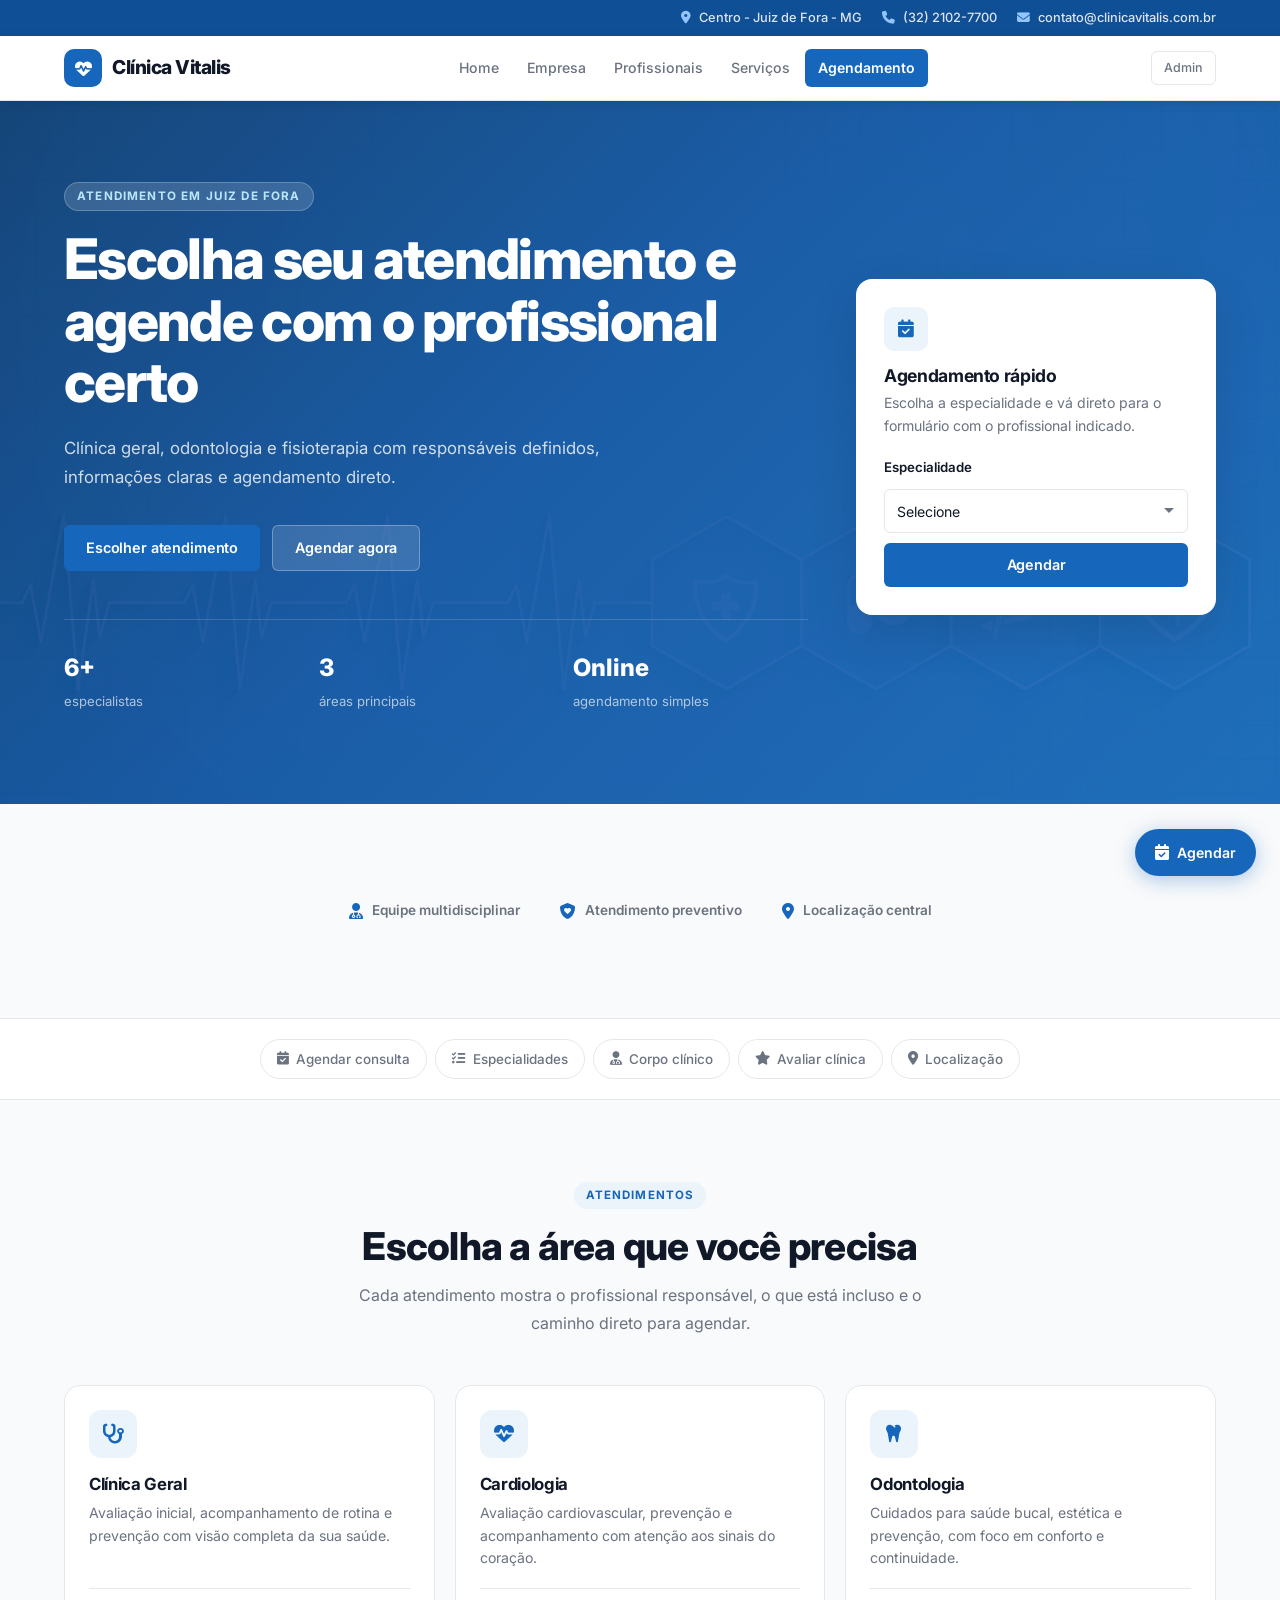
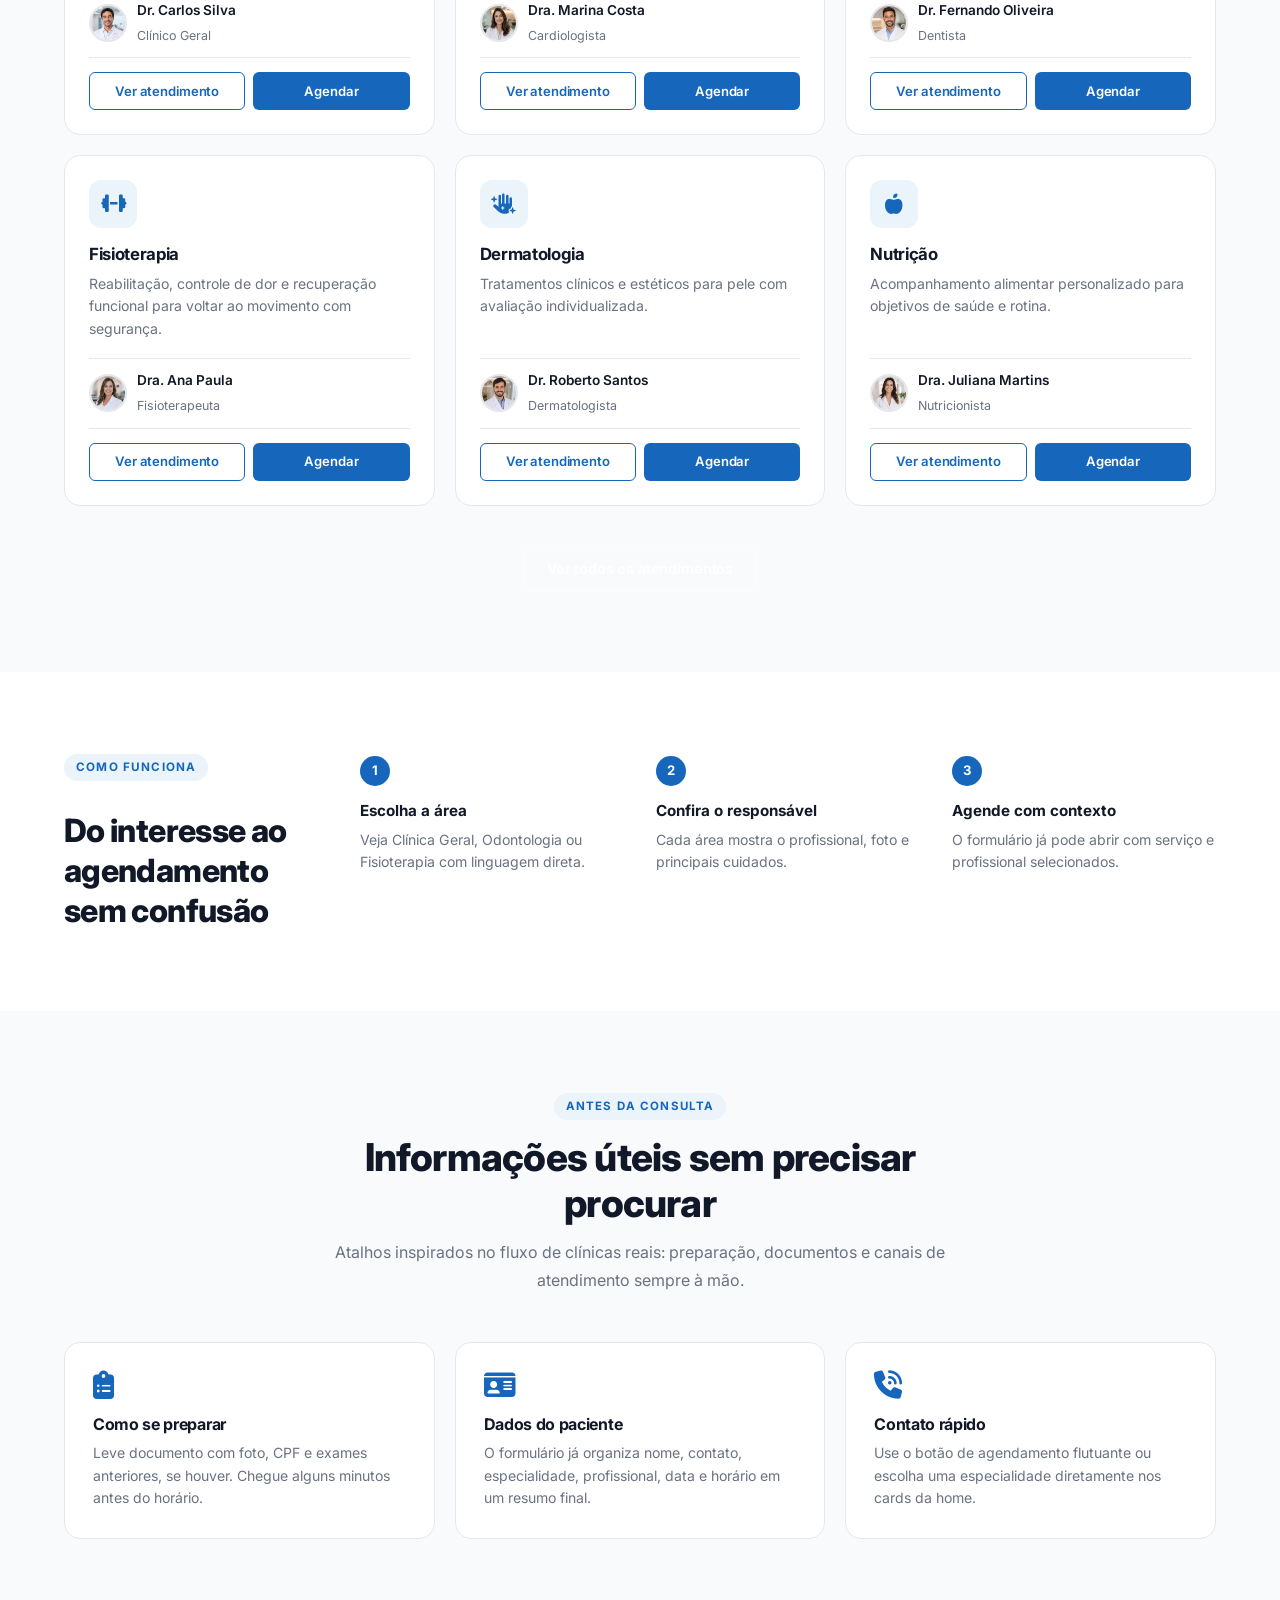
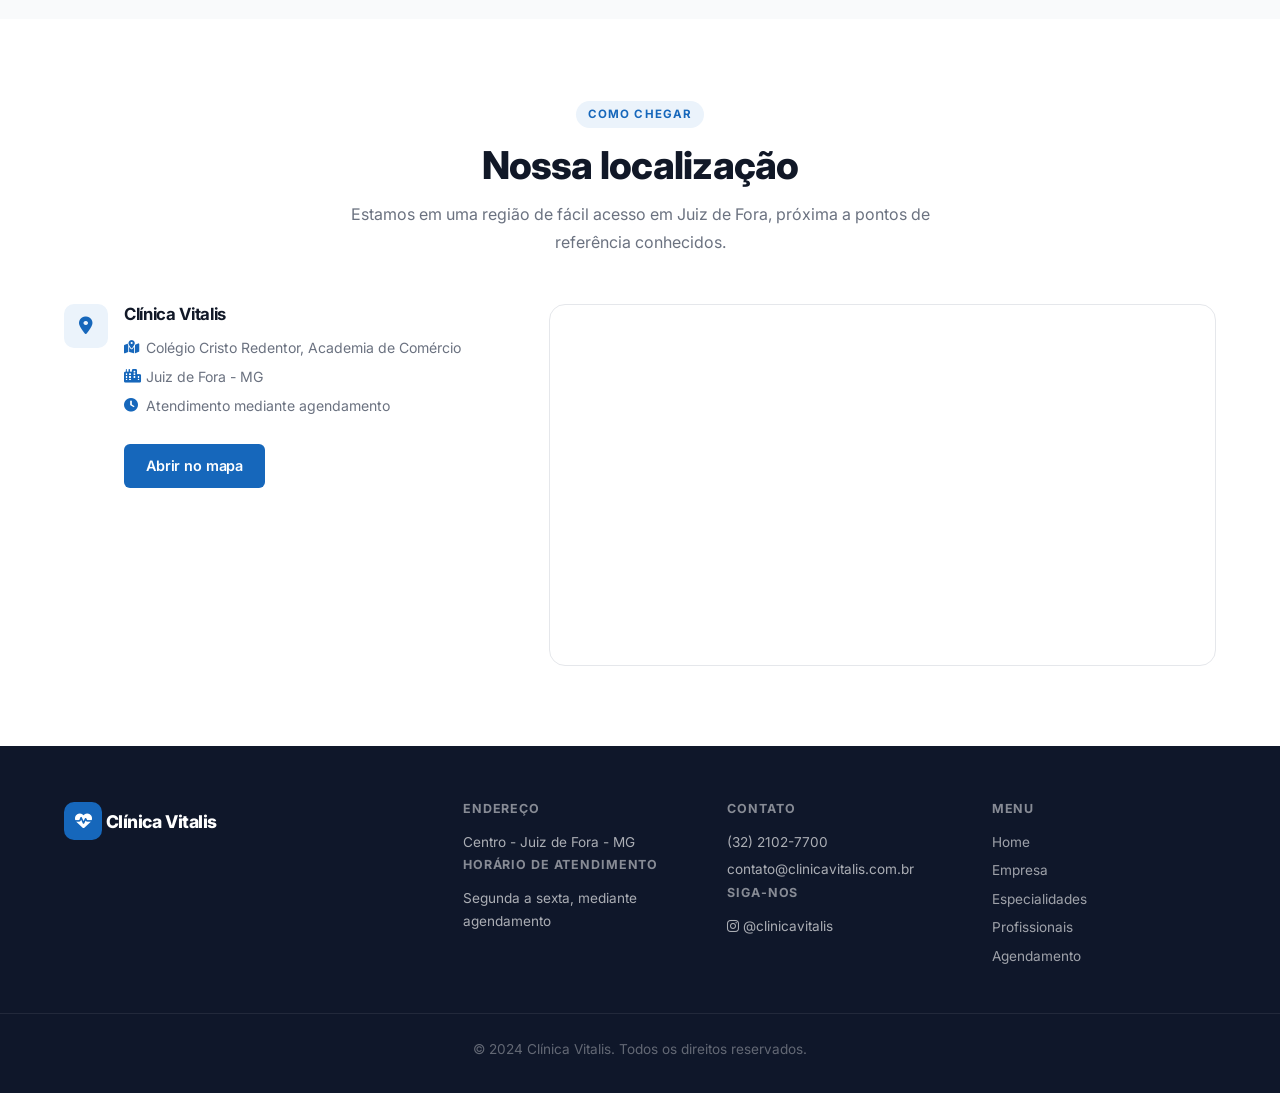
==== commit d3a0f408: "Redesign visual completo: Inter font, navbar branca, paleta azul profissional - style.css reescrito " ====
--- a/index.html
+++ b/index.html
@@ -6,6 +6,9 @@
     <meta name="viewport" content="width=device-width, initial-scale=1.0">
     <title>Clínica Vitalis - Sua Saúde é Nossa Prioridade</title>
     <link rel="icon" href="./assets/favicon.svg" type="image/svg+xml">
+    <link rel="preconnect" href="https://fonts.googleapis.com">
+    <link rel="preconnect" href="https://fonts.gstatic.com" crossorigin>
+    <link href="https://fonts.googleapis.com/css2?family=Inter:wght@400;500;600;700;800&display=swap" rel="stylesheet">
     <link rel="stylesheet" href="https://cdnjs.cloudflare.com/ajax/libs/font-awesome/6.4.0/css/all.min.css">
     <link rel="stylesheet" href="./style.css">
 </head>
--- a/style.css
+++ b/style.css
@@ -1,3785 +1,1487 @@
-/* ===== VARIÁVEIS E RESET ===== */
+/* ================================================================
+   CLÍNICA VITALIS — Design System
+   Fonte: Inter (Google Fonts)
+   Paleta: Azul profissional + neutros limpos
+================================================================ */
+@import url('https://fonts.googleapis.com/css2?family=Inter:wght@400;500;600;700;800&display=swap');
+
+/* ---- VARIÁVEIS ---- */
 :root {
-    --primary-color: #34c7a1;
-    --primary-dark: #137d75;
-    --secondary-color: #123b63;
-    --text-color: #1f2f3f;
-    --muted-color: #667789;
-    --light-bg: #eaf6f3;
-    --surface: #f4f8fb;
-    --white: #ffffff;
-    --border-color: rgba(18, 59, 99, 0.12);
-    --shadow: 0 22px 58px rgba(18, 59, 99, 0.14);
-    --soft-shadow: 0 12px 34px rgba(18, 59, 99, 0.09);
-}
-
-* {
-    margin: 0;
-    padding: 0;
-    box-sizing: border-box;
-}
-
+  --blue:         #1667BB;
+  --blue-dark:    #0F4F96;
+  --blue-light:   #EBF3FB;
+  --blue-mid:     #2176C7;
+  --teal:         #0D9488;
+  --teal-light:   #E6F8F6;
+  --text:         #111827;
+  --text-muted:   #6B7280;
+  --text-light:   #9CA3AF;
+  --surface:      #F9FAFB;
+  --surface-2:    #F3F4F6;
+  --white:        #FFFFFF;
+  --border:       #E5E7EB;
+  --border-dark:  #D1D5DB;
+  --success:      #059669;
+  --warning:      #D97706;
+  --danger:       #DC2626;
+  --radius-sm:    6px;
+  --radius:       12px;
+  --radius-lg:    16px;
+  --shadow-xs:    0 1px 2px rgba(0,0,0,.05);
+  --shadow-sm:    0 1px 3px rgba(0,0,0,.08), 0 1px 2px rgba(0,0,0,.06);
+  --shadow:       0 4px 16px rgba(0,0,0,.08);
+  --shadow-md:    0 8px 32px rgba(0,0,0,.10);
+  --shadow-lg:    0 16px 48px rgba(0,0,0,.12);
+  --section-pad:  80px;
+  --container:    1200px;
+  --font:         'Inter', -apple-system, BlinkMacSystemFont, 'Segoe UI', sans-serif;
+}
+
+/* ---- RESET & BASE ---- */
+*, *::before, *::after { box-sizing: border-box; margin: 0; padding: 0; }
+html { scroll-behavior: smooth; }
 body {
-    font-family: 'Segoe UI', Tahoma, Geneva, Verdana, sans-serif;
-    color: var(--text-color);
-    line-height: 1.6;
-    background:
-        radial-gradient(circle at top left, rgba(52, 199, 161, 0.08), transparent 32rem),
-        linear-gradient(180deg, #fbfdff 0%, var(--surface) 100%);
-    overflow-x: hidden;
-}
-
-html {
-    scroll-behavior: smooth;
-}
-
-.hidden {
-    display: none !important;
-}
-
-.container {
-    max-width: 1200px;
-    margin: 0 auto;
-    padding: 0 20px;
-}
-
-/* ===== NAVEGAÇÃO ===== */
+  font-family: var(--font);
+  font-size: 16px;
+  font-weight: 400;
+  color: var(--text);
+  background: var(--white);
+  line-height: 1.65;
+  overflow-x: hidden;
+  -webkit-font-smoothing: antialiased;
+}
+h1, h2, h3, h4 { line-height: 1.2; font-weight: 700; letter-spacing: -.02em; }
+a { text-decoration: none; color: inherit; }
+img { max-width: 100%; height: auto; display: block; }
+button { cursor: pointer; border: none; background: none; font: inherit; }
+ul { list-style: none; }
+.hidden { display: none !important; }
+
+/* ---- CONTAINER ---- */
+.container { max-width: var(--container); margin: 0 auto; padding: 0 24px; }
+
+/* ==============================================================
+   TOPBAR
+============================================================== */
 .topbar {
-    background: #17385c;
-    color: var(--white);
-    font-size: 0.82rem;
-}
-
+  background: var(--blue-dark);
+  color: rgba(255,255,255,.85);
+  font-size: 0.8rem;
+  font-weight: 500;
+}
 .topbar-content {
-    min-height: 34px;
-    display: flex;
-    align-items: center;
-    justify-content: flex-end;
-    gap: 1.2rem;
-    flex-wrap: wrap;
-}
-
-.topbar i {
-    color: var(--primary-color);
-    margin-right: 0.35rem;
-}
-
+  min-height: 36px;
+  display: flex;
+  align-items: center;
+  justify-content: flex-end;
+  gap: 20px;
+  flex-wrap: wrap;
+}
+.topbar i { color: #93C5FD; margin-right: 5px; }
+
+/* ==============================================================
+   NAVBAR
+============================================================== */
 .navbar {
-    background: rgba(18, 59, 99, 0.96);
-    color: var(--white);
-    padding: 0.85rem 0;
-    position: sticky;
-    top: 0;
-    z-index: 100;
-    box-shadow: 0 10px 30px rgba(18, 59, 99, 0.18);
-    backdrop-filter: blur(14px);
-}
-
+  background: var(--white);
+  border-bottom: 1px solid var(--border);
+  position: sticky;
+  top: 0;
+  z-index: 100;
+  box-shadow: var(--shadow-xs);
+}
 .navbar .container {
-    display: flex;
-    justify-content: space-between;
-    align-items: center;
-}
-
+  display: flex;
+  align-items: center;
+  justify-content: space-between;
+  height: 64px;
+  gap: 16px;
+}
 .logo {
-    display: inline-flex;
-    align-items: center;
-    gap: 0.7rem;
-    color: #69e3c5;
-    font-size: 1.55rem;
-    font-weight: 800;
-    letter-spacing: 0;
-    text-decoration: none;
-}
-
+  display: inline-flex;
+  align-items: center;
+  gap: 10px;
+  color: var(--text);
+  font-size: 1.2rem;
+  font-weight: 800;
+  letter-spacing: -.025em;
+  flex-shrink: 0;
+}
 .logo-mark {
-    width: 42px;
-    height: 42px;
-    display: inline-grid;
-    place-items: center;
-    border-radius: 50%;
-    color: var(--secondary-color);
-    background: linear-gradient(135deg, #e9fff7, #8be8d2);
-    box-shadow: 0 8px 22px rgba(67, 184, 151, 0.25);
-}
-
-.logo h1 {
-    font-size: 1.8rem;
-    color: var(--primary-color);
-}
-
+  width: 38px;
+  height: 38px;
+  display: inline-grid;
+  place-items: center;
+  border-radius: 10px;
+  background: var(--blue);
+  color: var(--white);
+  font-size: 17px;
+}
 .nav-menu {
-    display: flex;
-    list-style: none;
-    gap: 0.35rem;
-    align-items: center;
-}
-
+  display: flex;
+  align-items: center;
+  gap: 2px;
+}
 .nav-link {
-    color: var(--white);
-    text-decoration: none;
-    transition: color 0.3s ease, background 0.3s ease;
-    padding: 0.65rem 0.9rem;
-    border-radius: 999px;
-    font-weight: 650;
-}
-
-.nav-link:hover {
-    color: var(--primary-color);
-    background: rgba(255, 255, 255, 0.08);
-}
-
+  display: block;
+  padding: 7px 13px;
+  border-radius: var(--radius-sm);
+  color: var(--text-muted);
+  font-size: 0.88rem;
+  font-weight: 500;
+  transition: color .15s, background .15s;
+}
+.nav-link:hover { color: var(--text); background: var(--surface); }
 .nav-link-cta {
-    color: #10251f;
-    background: var(--primary-color);
-    box-shadow: 0 12px 28px rgba(52, 199, 161, 0.25);
-}
-
-.nav-link-cta:hover {
-    color: #10251f;
-    background: #7de0c4;
-}
-
+  background: var(--blue);
+  color: var(--white);
+  font-weight: 600;
+}
+.nav-link-cta:hover { background: var(--blue-dark); color: var(--white); }
 .admin-btn {
-    margin-left: 12px;
-    padding: 6px 16px;
-    font-size: 0.82rem;
-    font-weight: 500;
-    color: rgba(255, 255, 255, 0.6);
-    border: 1px solid rgba(255, 255, 255, 0.25);
-    border-radius: 6px;
-    text-decoration: none;
-    letter-spacing: 0.03em;
-    transition: color 0.2s, border-color 0.2s;
-    white-space: nowrap;
-}
-
-.admin-btn:hover {
-    color: #fff;
-    border-color: rgba(255, 255, 255, 0.6);
-}
-
+  margin-left: 8px;
+  padding: 6px 12px;
+  font-size: 0.78rem;
+  font-weight: 500;
+  color: var(--text-muted);
+  border: 1px solid var(--border);
+  border-radius: var(--radius-sm);
+  transition: color .15s, border-color .15s;
+}
+.admin-btn:hover { color: var(--text); border-color: var(--border-dark); }
+
+/* hamburger */
 .hamburger {
-    display: none;
-    flex-direction: column;
-    cursor: pointer;
-    border: 0;
-    background: transparent;
-    padding: 0.35rem;
-}
-
+  display: none;
+  flex-direction: column;
+  gap: 5px;
+  padding: 4px;
+  background: none;
+  border: none;
+}
 .hamburger span {
-    width: 25px;
-    height: 3px;
-    background: var(--white);
-    margin: 5px 0;
-    transition: 0.3s;
-}
-
-/* ===== HERO SECTION ===== */
+  display: block;
+  width: 22px;
+  height: 2px;
+  background: var(--text);
+  border-radius: 2px;
+  transition: .25s;
+}
+.hamburger.active span:nth-child(1) { transform: translateY(7px) rotate(45deg); }
+.hamburger.active span:nth-child(2) { opacity: 0; }
+.hamburger.active span:nth-child(3) { transform: translateY(-7px) rotate(-45deg); }
+
+/* ==============================================================
+   BOTÕES
+============================================================== */
+.btn {
+  display: inline-flex;
+  align-items: center;
+  justify-content: center;
+  gap: 8px;
+  min-height: 44px;
+  padding: 10px 22px;
+  font-size: 0.9rem;
+  font-weight: 600;
+  border-radius: var(--radius-sm);
+  border: none;
+  cursor: pointer;
+  transition: background .15s, box-shadow .15s, transform .15s;
+  white-space: nowrap;
+  letter-spacing: -.01em;
+}
+.btn:focus-visible { outline: 3px solid rgba(22,103,187,.35); outline-offset: 3px; }
+.btn-primary { background: var(--blue); color: var(--white); }
+.btn-primary:hover { background: var(--blue-dark); transform: translateY(-1px); box-shadow: 0 4px 12px rgba(22,103,187,.28); }
+.btn-secondary { background: rgba(255,255,255,.14); color: var(--white); border: 1px solid rgba(255,255,255,.28); }
+.btn-secondary:hover { background: rgba(255,255,255,.22); }
+.btn-outline { background: transparent; color: var(--blue); border: 1.5px solid var(--blue); }
+.btn-outline:hover { background: var(--blue-light); transform: translateY(-1px); }
+.btn-ghost { background: var(--surface); color: var(--text); border: 1px solid var(--border); }
+.btn-ghost:hover { background: var(--surface-2); }
+
+/* ==============================================================
+   HERO — HOME
+============================================================== */
 .hero {
-    background: linear-gradient(90deg, rgba(18, 35, 49, 0.92) 0%, rgba(29, 69, 72, 0.78) 48%, rgba(29, 69, 72, 0.4) 100%),
-        url("./img/hero-bg.jpg") center/cover no-repeat;
-    color: var(--white);
-    padding: 88px 0;
-    min-height: 740px;
-    display: flex;
-    align-items: center;
-    position: relative;
-}
-
-.hero::after {
-    content: "";
-    position: absolute;
-    inset: auto 0 0;
-    height: 90px;
-    background: linear-gradient(180deg, rgba(247, 250, 249, 0), var(--surface));
-    pointer-events: none;
-}
-
+  background: linear-gradient(135deg, #0a3a73 0%, #1052a3 45%, #1667BB 100%);
+  color: var(--white);
+  padding: 80px 0 90px;
+  min-height: 580px;
+  display: flex;
+  align-items: center;
+  position: relative;
+  overflow: hidden;
+}
+.hero::before {
+  content: '';
+  position: absolute;
+  inset: 0;
+  background: url('./img/hero-bg.jpg') center/cover no-repeat;
+  opacity: .08;
+  pointer-events: none;
+}
 .hero-layout {
-    position: relative;
-    z-index: 1;
-    display: grid;
-    grid-template-columns: minmax(0, 1fr) 340px;
-    gap: 4rem;
-    align-items: center;
-}
-
-.hero-content {
-    max-width: 720px;
-    min-width: 0;
-}
-
+  position: relative;
+  z-index: 1;
+  display: grid;
+  grid-template-columns: 1fr 360px;
+  gap: 48px;
+  align-items: center;
+}
 .section-eyebrow {
-    color: var(--primary-color);
-    font-size: 0.78rem;
-    font-weight: 800;
-    letter-spacing: 0.12em;
-    margin-bottom: 0.9rem;
-    text-transform: uppercase;
-}
-
+  display: inline-flex;
+  align-items: center;
+  font-size: 0.73rem;
+  font-weight: 700;
+  letter-spacing: .1em;
+  text-transform: uppercase;
+  padding: 4px 12px;
+  border-radius: 999px;
+  margin-bottom: 18px;
+  background: rgba(255,255,255,.15);
+  border: 1px solid rgba(255,255,255,.22);
+  color: #BAE6FD;
+}
 .hero-content h1 {
-    font-size: clamp(2.5rem, 5vw, 4.8rem);
-    line-height: 1.04;
-    max-width: 820px;
-    margin-bottom: 1.2rem;
-}
-
+  font-size: clamp(2.1rem, 4.5vw, 3.5rem);
+  font-weight: 800;
+  line-height: 1.1;
+  letter-spacing: -.03em;
+  margin-bottom: 20px;
+}
 .hero-content > p:not(.section-eyebrow) {
-    color: rgba(255, 255, 255, 0.88);
-    font-size: 1.2rem;
-    max-width: 620px;
-    margin-bottom: 2rem;
-    overflow-wrap: break-word;
-}
-
-.hero-content h2 {
-    font-size: 3rem;
-    margin-bottom: 1rem;
-}
-
-.hero-content p {
-    font-size: 1.3rem;
-    margin-bottom: 2rem;
-}
-
-.cta-buttons {
-    display: flex;
-    gap: 1rem;
-    justify-content: flex-start;
-    flex-wrap: wrap;
-}
-
+  color: rgba(255,255,255,.8);
+  font-size: 1.05rem;
+  max-width: 540px;
+  margin-bottom: 32px;
+  line-height: 1.75;
+}
+.cta-buttons { display: flex; gap: 12px; flex-wrap: wrap; }
 .hero-highlights {
-    display: grid;
-    grid-template-columns: repeat(3, minmax(0, 1fr));
-    gap: 1rem;
-    max-width: 620px;
-    margin-top: 2.2rem;
-}
-
-.hero-highlights div {
-    border-left: 1px solid rgba(255, 255, 255, 0.25);
-    padding-left: 1rem;
-}
-
-.hero-highlights strong {
-    display: block;
-    color: var(--white);
-    font-size: 1.45rem;
-    line-height: 1.1;
-}
-
-.hero-highlights span {
-    display: block;
-    color: rgba(255, 255, 255, 0.72);
-    font-size: 0.92rem;
-}
-
+  display: grid;
+  grid-template-columns: repeat(3,1fr);
+  gap: 20px;
+  margin-top: 48px;
+  padding-top: 28px;
+  border-top: 1px solid rgba(255,255,255,.15);
+}
+.hero-highlights strong { display: block; font-size: 1.5rem; font-weight: 800; }
+.hero-highlights span { font-size: 0.82rem; color: rgba(255,255,255,.65); }
+
+/* card de agendamento rápido */
 .hero-summary {
-    align-self: end;
-    margin-bottom: 1.5rem;
-    min-width: 0;
-    padding: 1.35rem;
-    border: 1px solid rgba(255, 255, 255, 0.22);
-    border-radius: 8px;
-    background: rgba(255, 255, 255, 0.12);
-    box-shadow: 0 24px 70px rgba(0, 0, 0, 0.22);
-    backdrop-filter: blur(16px);
-}
-
+  background: var(--white);
+  border-radius: var(--radius-lg);
+  padding: 28px;
+  color: var(--text);
+  box-shadow: var(--shadow-lg);
+}
 .summary-icon {
-    width: 46px;
-    height: 46px;
-    display: inline-grid;
-    place-items: center;
-    color: #11251f;
-    background: var(--primary-color);
-    border-radius: 8px;
-    margin-bottom: 1rem;
-}
-
-.hero-summary h2 {
-    font-size: 1.25rem;
-    margin-bottom: 0.55rem;
-}
-
+  width: 44px;
+  height: 44px;
+  display: inline-grid;
+  place-items: center;
+  background: var(--blue-light);
+  color: var(--blue);
+  border-radius: 10px;
+  font-size: 18px;
+  margin-bottom: 14px;
+}
+.hero-summary h2 { font-size: 1.1rem; font-weight: 700; margin-bottom: 6px; }
 .hero-summary p {
-    color: rgba(255, 255, 255, 0.78);
-    margin-bottom: 1rem;
-    overflow-wrap: break-word;
-}
-
-.hero-summary a {
-    color: var(--white);
-    display: inline-flex;
-    align-items: center;
-    gap: 0.45rem;
-    font-weight: 800;
-    text-decoration: none;
-}
-
-.quick-booking-form {
-    display: grid;
-    gap: 0.75rem;
-}
-
-.quick-booking-form label {
-    color: rgba(255, 255, 255, 0.86);
-    font-size: 0.86rem;
-    font-weight: 800;
-}
-
+  font-size: 0.88rem;
+  color: var(--text-muted);
+  margin-bottom: 20px;
+  line-height: 1.6;
+}
+.quick-booking-form { display: grid; gap: 10px; }
+.quick-booking-form label { font-size: 0.83rem; font-weight: 600; color: var(--text); }
 .quick-booking-form select {
-    width: 100%;
-    min-height: 48px;
-    padding: 0 0.9rem;
-    border: 1px solid rgba(255, 255, 255, 0.22);
-    border-radius: 10px;
-    color: var(--secondary-color);
-    background: rgba(255, 255, 255, 0.94);
-    font: inherit;
-    font-weight: 750;
-}
-
-.quick-booking-form .btn {
-    width: 100%;
-}
-
-/* ===== HERO AGENDAMENTO ===== */
-.hero-agendamento {
-    background: linear-gradient(135deg, rgba(0, 168, 107, 0.6), rgba(44, 62, 80, 0.65)),
-        url("./img/hero-bg.jpg") center/cover no-repeat;
-    color: var(--white);
-    padding: 150px 20px;
-    text-align: center;
-    display: flex;
-    align-items: center;
-    justify-content: center;
-}
-
-.hero-agendamento h1 {
-    font-size: 2.5rem;
-    margin-bottom: 1rem;
-}
-
-.hero-agendamento p {
-    font-size: 1.1rem;
-    margin-bottom: 1rem;
-}
-
-/* ===== BOTÕES ===== */
-.btn {
-    display: inline-flex;
-    align-items: center;
-    justify-content: center;
-    min-height: 48px;
-    padding: 12px 24px;
-    font-size: 1rem;
-    border: none;
-    border-radius: 10px;
-    cursor: pointer;
-    transition: transform 0.3s ease, box-shadow 0.3s ease, background 0.3s ease;
-    font-weight: 750;
-    text-decoration: none;
-}
-
-.btn-primary {
-    background: var(--primary-color);
-    color: #11251f;
-    box-shadow: 0 12px 24px rgba(67, 184, 151, 0.22);
-}
-
-.btn-primary:hover {
-    background: #7de0c4;
-    transform: translateY(-2px);
-    box-shadow: 0 18px 32px rgba(67, 184, 151, 0.28);
-}
-
-.btn-secondary {
-    background: rgba(255, 255, 255, 0.92);
-    color: var(--secondary-color);
-    border: 1px solid rgba(38, 57, 75, 0.12);
-}
-
-.btn:focus-visible,
-.nav-link:focus-visible,
-.service-card a:focus-visible,
-.professional-actions a:focus-visible {
-    outline: 3px solid rgba(52, 199, 161, 0.48);
-    outline-offset: 3px;
-}
-
-.btn-secondary:hover {
-    background: var(--white);
-    transform: translateY(-2px);
-}
-
-/* ===== SERVIÇOS DESTAQUE ===== */
-.featured-services {
-    padding: 82px 20px;
-    background: var(--surface);
-}
-
+  width: 100%;
+  height: 44px;
+  padding: 0 36px 0 12px;
+  border: 1.5px solid var(--border);
+  border-radius: var(--radius-sm);
+  font: inherit;
+  font-size: 0.88rem;
+  color: var(--text);
+  background: var(--white);
+  appearance: none;
+  background-image: url("data:image/svg+xml,%3Csvg xmlns='http://www.w3.org/2000/svg' width='12' height='8' viewBox='0 0 12 8'%3E%3Cpath fill='%236B7280' d='M1 1l5 5 5-5'/%3E%3C/svg%3E");
+  background-repeat: no-repeat;
+  background-position: right 12px center;
+  transition: border-color .2s;
+  cursor: pointer;
+}
+.quick-booking-form select:focus { outline: none; border-color: var(--blue); }
+.quick-booking-form .btn { width: 100%; }
+
+/* ==============================================================
+   HERO — PÁGINAS INTERNAS
+============================================================== */
+.hero-agendamento,
+.professionals-hero,
+.services-hero-banner {
+  background: linear-gradient(135deg, #0a3a73 0%, #1667BB 100%);
+  color: var(--white);
+  padding: 56px 0;
+  text-align: center;
+}
+.hero-agendamento h1,
+.professionals-hero h2 {
+  font-size: clamp(1.8rem, 4vw, 2.8rem);
+  font-weight: 800;
+  letter-spacing: -.02em;
+  margin-bottom: 10px;
+}
+.hero-agendamento p,
+.professionals-hero p { font-size: 1rem; color: rgba(255,255,255,.8); }
+
+/* ==============================================================
+   TRUST STRIP
+============================================================== */
+.trust-strip {
+  background: var(--surface);
+  border-bottom: 1px solid var(--border);
+}
+.trust-grid {
+  display: flex;
+  align-items: center;
+  justify-content: center;
+  gap: 40px;
+  min-height: 54px;
+  flex-wrap: wrap;
+}
+.trust-grid > div {
+  display: flex;
+  align-items: center;
+  gap: 9px;
+  font-size: 0.85rem;
+  font-weight: 600;
+  color: var(--text-muted);
+}
+.trust-grid i { color: var(--blue); font-size: 1rem; }
+
+/* ==============================================================
+   QUICK ACCESS
+============================================================== */
+.quick-access { padding: 20px 0; background: var(--white); border-bottom: 1px solid var(--border); }
+.quick-access-grid {
+  display: flex;
+  align-items: center;
+  justify-content: center;
+  gap: 8px;
+  flex-wrap: wrap;
+}
+.quick-access-item {
+  display: inline-flex;
+  align-items: center;
+  gap: 7px;
+  padding: 8px 16px;
+  border: 1.5px solid var(--border);
+  border-radius: 999px;
+  font-size: 0.84rem;
+  font-weight: 500;
+  color: var(--text-muted);
+  transition: border-color .15s, color .15s, background .15s;
+}
+.quick-access-item:hover {
+  border-color: var(--blue);
+  color: var(--blue);
+  background: var(--blue-light);
+}
+.quick-access-item i { font-size: 0.85rem; }
+
+/* ==============================================================
+   SEÇÕES — ESTRUTURA COMUM
+============================================================== */
+section { padding: var(--section-pad) 0; }
 .section-heading {
-    max-width: 720px;
-    margin: 0 auto 2.7rem;
-    text-align: center;
-}
-
-.featured-services h2 {
-    font-size: clamp(2rem, 4vw, 3rem);
-    line-height: 1.12;
-    margin-bottom: 0.8rem;
-    color: var(--secondary-color);
-}
-
+  max-width: 620px;
+  margin: 0 auto 48px;
+  text-align: center;
+}
+.section-heading .section-eyebrow {
+  background: var(--blue-light);
+  color: var(--blue);
+  border: none;
+  font-size: 0.72rem;
+  font-weight: 700;
+  letter-spacing: .1em;
+  text-transform: uppercase;
+  padding: 4px 12px;
+  border-radius: 999px;
+  display: inline-block;
+  margin-bottom: 14px;
+}
+.section-heading h2 {
+  font-size: clamp(1.75rem, 3.5vw, 2.4rem);
+  font-weight: 800;
+  letter-spacing: -.02em;
+  margin-bottom: 12px;
+  color: var(--text);
+}
 .section-heading > p:not(.section-eyebrow) {
-    color: var(--muted-color);
-    font-size: 1.08rem;
-}
-
+  color: var(--text-muted);
+  font-size: 1rem;
+  line-height: 1.75;
+}
+.section-action { margin-top: 40px; text-align: center; }
+
+/* ==============================================================
+   SERVICE CARDS
+============================================================== */
+.featured-services { background: var(--surface); }
 .services-grid {
-    display: grid;
-    grid-template-columns: repeat(3, minmax(0, 1fr));
-    gap: 1.4rem;
-}
-
+  display: grid;
+  grid-template-columns: repeat(3,1fr);
+  gap: 20px;
+}
 .service-card {
-    min-height: 330px;
-    background: var(--white);
-    padding: 1.6rem;
-    border: 1px solid var(--border-color);
-    border-radius: 12px;
-    text-align: left;
-    box-shadow: var(--soft-shadow);
-    transition: transform 0.25s ease, box-shadow 0.25s ease, border-color 0.25s ease;
-    text-decoration: none;
-    display: flex;
-    flex-direction: column;
-    align-items: flex-start;
-    color: inherit;
-    position: relative;
-    overflow: hidden;
-}
-
-.service-card::before {
-    content: "";
-    position: absolute;
-    inset: 0 0 auto;
-    height: 5px;
-    background: linear-gradient(90deg, var(--primary-color), #2f70c8);
-}
-
-.service-card:hover {
-    transform: translateY(-6px);
-    border-color: rgba(67, 184, 151, 0.45);
-    box-shadow: var(--shadow);
-}
-
+  background: var(--white);
+  border: 1px solid var(--border);
+  border-radius: var(--radius-lg);
+  padding: 24px;
+  display: flex;
+  flex-direction: column;
+  transition: box-shadow .2s, transform .2s;
+}
+.service-card:hover { box-shadow: var(--shadow-md); transform: translateY(-3px); }
 .service-icon {
-    width: 54px;
-    height: 54px;
-    display: grid;
-    place-items: center;
-    color: var(--primary-dark);
-    background: #e8f8f3;
-    border-radius: 12px;
-    font-size: 1.45rem;
-    margin-bottom: 1.4rem;
-}
-
-.service-card h3 {
-    color: var(--secondary-color);
-    font-size: 1.35rem;
-    margin-bottom: 0.7rem;
-}
-
-.service-card p {
-    color: var(--muted-color);
-    margin-bottom: 1.5rem;
-}
-
+  width: 48px;
+  height: 48px;
+  display: grid;
+  place-items: center;
+  background: var(--blue-light);
+  color: var(--blue);
+  border-radius: 12px;
+  font-size: 20px;
+  margin-bottom: 16px;
+}
+.service-card h3 { font-size: 1.05rem; font-weight: 700; margin-bottom: 8px; }
+.service-card > p {
+  font-size: 0.88rem;
+  color: var(--text-muted);
+  line-height: 1.6;
+  margin-bottom: 18px;
+  flex: 1;
+}
 .service-card-doctor {
-    display: flex;
-    align-items: center;
-    gap: 0.8rem;
-    width: 100%;
-    padding: 0.85rem;
-    margin-bottom: 1.2rem;
-    background: var(--surface);
-    border: 1px solid var(--border-color);
-    border-radius: 8px;
-}
-
+  display: flex;
+  align-items: center;
+  gap: 10px;
+  padding: 10px 0;
+  border-top: 1px solid var(--border);
+  border-bottom: 1px solid var(--border);
+  margin-bottom: 14px;
+}
 .service-card-doctor img {
-    width: 54px;
-    height: 54px;
-    border-radius: 999px;
-    object-fit: cover;
-    object-position: center top;
-    flex: 0 0 auto;
-}
-
-.service-card-doctor strong,
-.service-card-doctor small {
-    display: block;
-}
-
-.service-card-doctor strong {
-    color: var(--secondary-color);
-    line-height: 1.2;
-}
-
-.service-card-doctor small {
-    color: var(--muted-color);
-    font-weight: 650;
-}
-
-.service-card span {
-    display: inline-flex;
-    align-items: center;
-    gap: 0.45rem;
-    color: var(--primary-dark);
-    font-weight: 800;
-    margin-top: auto;
-}
-
-.service-card-actions {
-    display: grid;
-    grid-template-columns: 1fr 1fr;
-    gap: 0.75rem;
-    width: 100%;
-    margin-top: auto;
-}
-
-.service-card-actions .btn {
-    min-height: 44px;
-    padding: 10px 14px;
-    font-size: 0.92rem;
-}
-
-.section-action {
-    display: flex;
-    justify-content: center;
-    margin-top: 2rem;
-}
-
-.trust-strip {
-    background: var(--white);
-    border-bottom: 1px solid var(--border-color);
-}
-
-.trust-grid {
-    display: grid;
-    grid-template-columns: repeat(3, minmax(0, 1fr));
-    gap: 1rem;
-    padding-top: 1rem;
-    padding-bottom: 1rem;
-}
-
-.trust-grid div {
-    display: flex;
-    align-items: center;
-    justify-content: center;
-    gap: 0.7rem;
-    color: var(--secondary-color);
-    font-weight: 750;
-}
-
-.trust-grid i {
-    color: var(--primary-dark);
-}
-
-.quick-access {
-    padding: 20px 20px;
-    background: var(--white);
-    border-bottom: 1px solid var(--border-color);
-}
-
-.quick-access-grid {
-    display: grid;
-    grid-template-columns: repeat(5, minmax(0, 1fr));
-    gap: 0.85rem;
-}
-
-.quick-access-item {
-    min-height: 76px;
-    display: flex;
-    align-items: center;
-    justify-content: center;
-    gap: 0.65rem;
-    padding: 0.9rem;
-    border: 1px solid var(--border-color);
-    border-radius: 12px;
-    color: var(--secondary-color);
-    background: var(--surface);
-    font-weight: 850;
-    text-decoration: none;
-    text-align: center;
-    box-shadow: 0 8px 22px rgba(18, 59, 99, 0.06);
-    transition: transform 0.2s ease, border-color 0.2s ease, background 0.2s ease;
-}
-
-.quick-access-item i {
-    color: var(--primary-dark);
-    font-size: 1.15rem;
-}
-
-.quick-access-item:hover {
-    transform: translateY(-3px);
-    border-color: rgba(52, 199, 161, 0.45);
-    background: #f0fbf7;
-}
-
-.patient-tools {
-    padding: 68px 20px;
-    background: var(--surface);
-}
-
-.patient-tools-grid {
-    display: grid;
-    grid-template-columns: repeat(3, minmax(0, 1fr));
-    gap: 1.2rem;
-}
-
+  width: 38px;
+  height: 38px;
+  border-radius: 50%;
+  object-fit: cover;
+  object-position: center top;
+  flex-shrink: 0;
+  border: 2px solid var(--border);
+}
+.service-card-doctor strong { display: block; font-size: 0.85rem; font-weight: 600; }
+.service-card-doctor small { font-size: 0.78rem; color: var(--text-muted); }
+.service-card-actions { display: grid; grid-template-columns: 1fr 1fr; gap: 8px; }
+.service-card-actions .btn { font-size: 0.82rem; min-height: 38px; padding: 7px 10px; }
+
+/* ==============================================================
+   CARE FLOW (COMO FUNCIONA)
+============================================================== */
+.care-flow { background: var(--white); }
+.care-flow-grid {
+  display: grid;
+  grid-template-columns: 1fr repeat(3,1fr);
+  gap: 32px;
+  align-items: start;
+}
+.care-flow-grid > div:first-child { padding-right: 16px; }
+.care-flow-grid > div:first-child .section-eyebrow {
+  background: var(--blue-light);
+  color: var(--blue);
+  border: none;
+}
+.care-flow-grid > div:first-child h2 {
+  font-size: clamp(1.5rem, 3vw, 2rem);
+  font-weight: 800;
+  letter-spacing: -.02em;
+  margin-top: 12px;
+  line-height: 1.25;
+}
+.flow-step { padding-top: 4px; }
+.flow-step > span {
+  display: inline-flex;
+  align-items: center;
+  justify-content: center;
+  width: 30px;
+  height: 30px;
+  background: var(--blue);
+  color: var(--white);
+  border-radius: 50%;
+  font-size: 0.82rem;
+  font-weight: 700;
+  margin-bottom: 12px;
+}
+.flow-step strong { display: block; font-size: 0.95rem; font-weight: 700; margin-bottom: 6px; }
+.flow-step p { font-size: 0.88rem; color: var(--text-muted); line-height: 1.6; }
+
+/* ==============================================================
+   PATIENT TOOLS
+============================================================== */
+.patient-tools { background: var(--surface); }
+.patient-tools-grid { display: grid; grid-template-columns: repeat(3,1fr); gap: 20px; }
 .patient-tool-card {
-    padding: 1.5rem;
-    border: 1px solid var(--border-color);
-    border-radius: 12px;
-    background: var(--white);
-    box-shadow: var(--soft-shadow);
-}
-
-.patient-tool-card i {
-    width: 48px;
-    height: 48px;
-    display: grid;
-    place-items: center;
-    margin-bottom: 1rem;
-    color: #11251f;
-    background: var(--primary-color);
-    border-radius: 12px;
-    font-size: 1.2rem;
-}
-
-.patient-tool-card h3 {
-    color: var(--secondary-color);
-    margin-bottom: 0.45rem;
-}
-
-.patient-tool-card p {
-    color: var(--muted-color);
-    margin: 0;
-}
-
-.care-flow {
-    padding: 58px 20px;
-    background: var(--white);
-    border-top: 1px solid var(--border-color);
-    border-bottom: 1px solid var(--border-color);
-}
-
-.care-flow-grid {
-    display: grid;
-    grid-template-columns: minmax(0, 1.35fr) repeat(3, minmax(0, 1fr));
-    gap: 1.2rem;
-    align-items: stretch;
-}
-
-.care-flow h2 {
-    color: var(--secondary-color);
-    font-size: clamp(1.8rem, 3vw, 2.45rem);
-    line-height: 1.12;
-    max-width: 420px;
-}
-
-.flow-step {
-    padding: 1.25rem;
-    border: 1px solid var(--border-color);
-    border-radius: 8px;
-    background: var(--surface);
-}
-
-.flow-step span {
-    width: 38px;
-    height: 38px;
-    display: grid;
-    place-items: center;
-    margin-bottom: 1rem;
-    color: #11251f;
-    background: var(--primary-color);
-    border-radius: 8px;
-    font-weight: 900;
-}
-
-.flow-step strong {
-    display: block;
-    color: var(--secondary-color);
-    font-size: 1.05rem;
-    margin-bottom: 0.45rem;
-}
-
-.flow-step p {
-    color: var(--muted-color);
-    margin: 0;
-}
-
-/* ===== SEÇÃO SOBRE ===== */
-.about {
-    padding: 60px 20px;
-    background: var(--white);
-}
-
-.about h2 {
-    text-align: center;
-    font-size: 2.5rem;
-    margin-bottom: 3rem;
-    color: var(--secondary-color);
-}
-
-.about-content {
-    display: grid;
-    grid-template-columns: 1fr;
-    gap: 3rem;
-}
-
-/* ===== ANIMAÇÕES DE ENTRADA ===== */
-.hero,
-.hero-agendamento,
-.care-flow,
-.quick-access,
-.patient-tools,
-.page-heading,
-.company-about-block,
-.values-section,
-.testimonials-section,
-.clinic-rating-section,
-.company-map,
-.location,
-.about,
-.scheduling-section,
-.scheduling-container,
-.scheduling-info,
-.scheduling-form-container,
-.info-grid,
-.resumo-agendamento,
-.info-box,
-.back-to-home,
-footer,
-.carousel,
-.informacoes-uteis {
-    opacity: 0;
-    transform: translateY(20px);
-}
-
-.hero.animate-in,
-.hero-agendamento.animate-in,
-.care-flow.animate-in,
-.quick-access.animate-in,
-.patient-tools.animate-in,
-.page-heading.animate-in,
-.company-about-block.animate-in,
-.values-section.animate-in,
-.testimonials-section.animate-in,
-.clinic-rating-section.animate-in,
-.company-map.animate-in,
-.location.animate-in,
-.about.animate-in,
-.scheduling-section.animate-in,
-.scheduling-container.animate-in,
-.scheduling-info.animate-in,
-.scheduling-form-container.animate-in,
-.info-grid.animate-in,
-.resumo-agendamento.animate-in,
-.info-box.animate-in,
-.back-to-home.animate-in,
-footer.animate-in,
-.carousel.animate-in,
-.informacoes-uteis.animate-in {
-    opacity: 1;
-    transform: translateY(0);
-    transition: all 0.45s ease-out;
-}
-
-.featured-services h2,
-.service-card,
-.service-detail,
-.rating-card,
-.user-review-card,
-.quick-access-item,
-.patient-tool-card {
-    opacity: 0;
-    transform: translateY(20px);
-}
-
-.featured-services h2.animate-in,
-.service-card.animate-in,
-.service-detail.animate-in,
-.rating-card.animate-in,
-.user-review-card.animate-in,
-.quick-access-item.animate-in,
-.patient-tool-card.animate-in {
-    opacity: 1;
-    transform: translateY(0);
-    transition: all 0.45s ease-out;
-}
-
-.carousel-title {
-    opacity: 0;
-    transform: translate(-50%, -50%) scale(0.85);
-}
-
-.carousel-title.animate-in {
-    opacity: 1;
-    transform: translate(-50%, -50%) scale(1);
-    transition: all 0.45s ease-out;
-}
-
-.about-text h3,
-.about-text p,
-.diferentials li,
-.info-card,
-.location-details,
-.hero-content h2,
-.hero-content p,
-.scheduling-form-container .form-fieldset,
-.scheduling-section h2,
-.resumo-agendamento h3,
-.info-box h3,
-.info-box p,
-.informacoes-uteis h2 {
-    opacity: 0;
-    transform: translateY(20px);
-}
-
-.about-text h3.animate-in,
-.about-text p.animate-in,
-.diferentials li.animate-in,
-.info-card.animate-in,
-.location-details.animate-in,
-.hero-content h2.animate-in,
-.hero-content p.animate-in,
-.scheduling-form-container .form-fieldset.animate-in,
-.scheduling-section h2.animate-in,
-.resumo-agendamento h3.animate-in,
-.info-box h3.animate-in,
-.info-box p.animate-in,
-.informacoes-uteis h2.animate-in {
-    opacity: 1;
-    transform: translateY(0);
-    transition: all 0.45s ease-out;
-}
-
-.carousel {
-    max-width: 1000px;
-    margin: 0 auto;
-    background: var(--white);
-    border-radius: 24px;
-    padding: 2rem;
-    box-shadow: var(--shadow);
-    display: flex;
-    flex-direction: column;
-    gap: 1.5rem;
-    align-items: center;
-}
-
-.carousel-container {
-    width: 100%;
-    overflow: hidden;
-    border-radius: 18px;
-    box-shadow: inset 0 0 0 1px rgba(0, 0, 0, 0.05);
-    position: relative;
-}
-
-.carousel-title {
-    position: absolute;
-    z-index: 2;
-    top: 50%;
-    left: 50%;
-    transform: translate(-50%, -50%);
-    color: var(--white);
-    text-align: center;
-    font-size: 2.6rem;
-    margin: 0;
-    padding: 1rem 1.6rem;
-    background: rgba(0, 0, 0, 0.35);
-    border-radius: 999px;
-    width: calc(100% - 3rem);
-    max-width: 840px;
-}
-
-.carousel-track {
-    display: flex;
-    width: 100%;
-    transition: transform 0.6s ease;
-}
-
-.carousel-track {
-    display: flex;
-    width: 100%;
-    transition: transform 0.6s ease;
-}
-
-.carousel-track img {
-    min-width: 100%;
-    width: 100%;
-    height: 460px;
-    object-fit: cover;
-    display: block;
-}
-
-@media (max-width: 768px) {
-    .carousel-container img {
-        height: 320px;
-    }
-
-    .carousel h2 {
-        font-size: 2rem;
-    }
-}
-
-@media (max-width: 560px) {
-    .carousel {
-        padding: 1.5rem;
-    }
-
-    .carousel-container img {
-        height: 240px;
-    }
-}
-
-.about-text h3 {
-    color: var(--primary-color);
-    margin-bottom: 1rem;
-    margin-top: 1.5rem;
-}
-
-.about-text h3:first-child {
-    margin-top: 0;
-}
-
-.about-text p {
-    margin-bottom: 1rem;
-    text-align: justify;
-}
-
-.diferentials {
-    list-style: none;
-    margin-left: 1rem;
-}
-
-.diferentials li {
-    margin: 0.8rem 0;
-    font-size: 1.1rem;
-}
-
-/* ===== PÁGINA SOBRE / EMPRESA ===== */
+  background: var(--white);
+  border: 1px solid var(--border);
+  border-radius: var(--radius-lg);
+  padding: 28px;
+  transition: box-shadow .2s;
+}
+.patient-tool-card:hover { box-shadow: var(--shadow); }
+.patient-tool-card > i { font-size: 1.75rem; color: var(--blue); margin-bottom: 16px; display: block; }
+.patient-tool-card h3 { font-size: 1rem; font-weight: 700; margin-bottom: 8px; }
+.patient-tool-card p { font-size: 0.88rem; color: var(--text-muted); line-height: 1.6; }
+
+/* ==============================================================
+   LOCALIZAÇÃO
+============================================================== */
+.location { background: var(--white); }
+.location-content {
+  display: grid;
+  grid-template-columns: 1fr 1.5fr;
+  gap: 40px;
+  align-items: start;
+}
+.location-details { display: flex; gap: 16px; }
+.location-icon {
+  width: 44px;
+  height: 44px;
+  display: grid;
+  place-items: center;
+  background: var(--blue-light);
+  color: var(--blue);
+  border-radius: 10px;
+  font-size: 18px;
+  flex-shrink: 0;
+}
+.location-text h3 { font-size: 1.05rem; font-weight: 700; margin-bottom: 12px; }
+.location-text p {
+  font-size: 0.88rem;
+  color: var(--text-muted);
+  margin-bottom: 6px;
+  display: flex;
+  align-items: center;
+  gap: 8px;
+}
+.location-text i { color: var(--blue); font-size: 0.85rem; width: 14px; }
+.location-text .btn { margin-top: 20px; }
+.location-map { border-radius: var(--radius-lg); overflow: hidden; border: 1px solid var(--border); }
+.location-map iframe { display: block; }
+
+/* ==============================================================
+   FLOATING CTA
+============================================================== */
+.floating-contact {
+  position: fixed;
+  bottom: 24px;
+  right: 24px;
+  display: inline-flex;
+  align-items: center;
+  gap: 8px;
+  background: var(--blue);
+  color: var(--white);
+  padding: 12px 20px;
+  border-radius: 999px;
+  font-size: 0.88rem;
+  font-weight: 600;
+  box-shadow: 0 4px 20px rgba(22,103,187,.35);
+  z-index: 99;
+  transition: background .15s, transform .15s;
+}
+.floating-contact:hover { background: var(--blue-dark); transform: translateY(-2px); }
+.floating-contact i { font-size: 1rem; }
+
+/* ==============================================================
+   FOOTER
+============================================================== */
+.site-footer {
+  background: #0F172A;
+  color: rgba(255,255,255,.65);
+  padding: 56px 0 28px;
+}
+.footer-grid {
+  display: grid;
+  grid-template-columns: 1.6fr repeat(3,1fr);
+  gap: 40px;
+  margin-bottom: 40px;
+}
+.footer-brand .logo { color: var(--white); font-size: 1.1rem; }
+.footer-brand .logo-mark { background: var(--blue); }
+.footer-brand > p { font-size: 0.84rem; margin-top: 10px; line-height: 1.6; }
+.site-footer h3 {
+  font-size: 0.78rem;
+  font-weight: 700;
+  text-transform: uppercase;
+  letter-spacing: .07em;
+  color: rgba(255,255,255,.5);
+  margin-bottom: 14px;
+}
+.site-footer p { font-size: 0.85rem; margin-bottom: 5px; }
+.site-footer a { display: block; font-size: 0.85rem; color: rgba(255,255,255,.6); margin-bottom: 6px; transition: color .15s; }
+.site-footer a:hover { color: var(--white); }
+.footer-bottom {
+  border-top: 1px solid rgba(255,255,255,.08);
+  padding-top: 24px;
+  font-size: 0.8rem;
+  color: rgba(255,255,255,.35);
+  text-align: center;
+}
+
+/* ==============================================================
+   PAGE HEADING (páginas internas)
+============================================================== */
 .page-heading {
-    padding: 28px 20px 18px;
-    background: var(--white);
-}
-
+  padding: 24px 0 20px;
+  background: var(--white);
+  border-bottom: 1px solid var(--border);
+}
 .breadcrumb {
-    display: flex;
-    align-items: center;
-    gap: 0.45rem;
-    color: var(--muted-color);
-    font-size: 0.82rem;
-    font-weight: 750;
-    text-transform: uppercase;
-}
-
-.breadcrumb a {
-    color: var(--primary-dark);
-    text-decoration: none;
-}
-
+  display: flex;
+  align-items: center;
+  gap: 6px;
+  color: var(--text-muted);
+  font-size: 0.8rem;
+  font-weight: 500;
+  margin-bottom: 6px;
+}
+.breadcrumb a { color: var(--blue); }
+.breadcrumb span:last-child { color: var(--text); }
 .page-heading h1 {
-    color: var(--secondary-color);
-    font-size: 1.85rem;
-    line-height: 1.15;
-    margin-top: 0.35rem;
-}
-
-.company-about-block {
-    padding: 82px 20px 58px;
-    background: var(--white);
-}
-
+  font-size: clamp(1.6rem, 3vw, 2rem);
+  font-weight: 800;
+  letter-spacing: -.02em;
+  color: var(--text);
+}
+
+/* ==============================================================
+   SOBRE A CLÍNICA
+============================================================== */
+.company-about-block { background: var(--white); }
 .company-about-layout {
-    display: grid;
-    grid-template-columns: minmax(0, 1fr) minmax(320px, 460px);
-    gap: 4rem;
-    align-items: center;
-}
-
+  display: grid;
+  grid-template-columns: 1fr minmax(280px,420px);
+  gap: 60px;
+  align-items: center;
+}
 .company-about-text h2 {
-    color: var(--secondary-color);
-    font-size: 1.55rem;
-    margin-bottom: 1rem;
-}
-
-.company-about-text p {
-    color: var(--muted-color);
-    margin-bottom: 0.75rem;
-    max-width: 78ch;
-}
-
+  font-size: clamp(1.5rem, 3vw, 1.9rem);
+  font-weight: 800;
+  letter-spacing: -.02em;
+  margin-bottom: 16px;
+}
+.company-about-text p { color: var(--text-muted); margin-bottom: 12px; line-height: 1.75; font-size: 0.95rem; }
 .company-about-image {
-    overflow: hidden;
-    border-radius: 8px;
-    border: 1px solid var(--border-color);
-    box-shadow: var(--shadow);
-    aspect-ratio: 16 / 10;
-}
-
-.company-about-image img {
-    width: 100%;
-    height: 100%;
-    display: block;
-    object-fit: cover;
-}
-
-.values-section {
-    padding: 48px 20px 66px;
-    background: var(--white);
-}
-
-.values-grid {
-    display: grid;
-    grid-template-columns: repeat(3, minmax(0, 1fr));
-    gap: 1.4rem;
-}
-
+  border-radius: var(--radius-lg);
+  overflow: hidden;
+  border: 1px solid var(--border);
+  aspect-ratio: 4/3;
+}
+.company-about-image img { width: 100%; height: 100%; object-fit: cover; }
+
+/* VALORES */
+.values-section { background: var(--surface); }
+.values-grid { display: grid; grid-template-columns: repeat(3,1fr); gap: 20px; }
 .value-card {
-    position: relative;
-    padding: 2.25rem 1.5rem 1.55rem;
-    border: 2px solid rgba(37, 133, 110, 0.35);
-    border-radius: 8px;
-    background: var(--white);
-    text-align: center;
-}
-
+  background: var(--white);
+  border: 1px solid var(--border);
+  border-radius: var(--radius-lg);
+  padding: 32px 24px 24px;
+  text-align: center;
+  position: relative;
+}
 .value-card span {
-    position: absolute;
-    top: -27px;
-    left: 50%;
-    transform: translateX(-50%);
-    width: 54px;
-    height: 54px;
-    display: grid;
-    place-items: center;
-    color: var(--white);
-    background: #17385c;
-    border-radius: 999px;
-    border: 5px solid var(--white);
-}
-
-.value-card h3 {
-    color: var(--secondary-color);
-    margin-bottom: 0.7rem;
-}
-
-.value-card p {
-    color: var(--muted-color);
-}
-
-.testimonials-section {
-    padding: 52px 20px 62px;
-    background: #2f70c8;
-    color: var(--white);
-}
-
-.testimonials-section .section-heading h2,
-.testimonials-section .section-heading p:not(.section-eyebrow) {
-    color: var(--white);
-}
-
-.testimonials-grid {
-    display: grid;
-    grid-template-columns: repeat(3, minmax(0, 1fr));
-    gap: 1.4rem;
-}
-
+  position: absolute;
+  top: -20px;
+  left: 50%;
+  transform: translateX(-50%);
+  width: 40px;
+  height: 40px;
+  display: grid;
+  place-items: center;
+  background: var(--blue);
+  color: var(--white);
+  border-radius: 50%;
+  border: 3px solid var(--white);
+  box-shadow: var(--shadow-sm);
+  font-size: 1rem;
+}
+.value-card h3 { font-size: 1rem; font-weight: 700; margin-bottom: 8px; }
+.value-card p { font-size: 0.88rem; color: var(--text-muted); line-height: 1.6; }
+
+/* DEPOIMENTOS */
+.testimonials-section { background: var(--blue); color: var(--white); }
+.testimonials-section .section-heading h2 { color: var(--white); }
+.testimonials-section .section-heading p { color: rgba(255,255,255,.75); }
+.testimonials-section .section-heading .section-eyebrow {
+  background: rgba(255,255,255,.15);
+  color: #BAE6FD;
+  border: 1px solid rgba(255,255,255,.2);
+}
+.testimonials-grid { display: grid; grid-template-columns: repeat(3,1fr); gap: 20px; }
 .testimonial-card {
-    position: relative;
-    padding: 1.6rem;
-    border-radius: 8px;
-    background: var(--white);
-    color: var(--text-color);
-    box-shadow: 0 18px 45px rgba(0, 0, 0, 0.16);
-}
-
-.testimonial-card::after {
-    content: "";
-    position: absolute;
-    left: 50%;
-    bottom: -14px;
-    transform: translateX(-50%);
-    width: 0;
-    height: 0;
-    border-left: 14px solid transparent;
-    border-right: 14px solid transparent;
-    border-top: 14px solid var(--white);
-}
-
-.testimonial-stars {
-    color: #f3bf28;
-    margin-bottom: 1rem;
-}
-
-.testimonial-card p {
-    color: var(--muted-color);
-    margin-bottom: 1rem;
-}
-
-.testimonial-card strong {
-    color: var(--secondary-color);
-}
-
-.clinic-rating-section {
-    padding: 72px 20px;
-    background: var(--surface);
-}
-
+  background: var(--white);
+  border-radius: var(--radius-lg);
+  padding: 24px;
+  color: var(--text);
+  box-shadow: var(--shadow-md);
+}
+.testimonial-stars { color: #F59E0B; margin-bottom: 12px; font-size: 0.9rem; letter-spacing: 2px; }
+.testimonial-card p { font-size: 0.9rem; color: var(--text-muted); margin-bottom: 16px; line-height: 1.65; }
+.testimonial-card strong { font-size: 0.88rem; font-weight: 600; }
+
+/* AVALIAÇÕES (painel) */
+.clinic-rating-section { background: var(--surface); }
 .rating-layout {
-    display: grid;
-    grid-template-columns: minmax(280px, 420px) minmax(0, 1fr);
-    gap: 2rem;
-    align-items: start;
-}
-
+  display: grid;
+  grid-template-columns: minmax(280px,400px) 1fr;
+  gap: 40px;
+  align-items: start;
+}
 .rating-summary {
-    padding: 2rem;
-    border: 1px solid var(--border-color);
-    border-radius: 8px;
-    background: var(--white);
-    box-shadow: var(--soft-shadow);
-}
-
-.rating-summary h2 {
-    color: var(--secondary-color);
-    font-size: clamp(1.7rem, 3vw, 2.35rem);
-    line-height: 1.12;
-    margin-bottom: 1.2rem;
-}
-
-.rating-summary p {
-    color: var(--muted-color);
-    margin-bottom: 1.3rem;
-}
-
+  background: var(--white);
+  border: 1px solid var(--border);
+  border-radius: var(--radius-lg);
+  padding: 28px;
+  box-shadow: var(--shadow-sm);
+}
+.rating-summary h2 { font-size: 1.5rem; font-weight: 800; letter-spacing: -.02em; margin-bottom: 12px; }
+.rating-summary p { font-size: 0.9rem; color: var(--text-muted); margin-bottom: 16px; line-height: 1.6; }
 .rating-score {
-    display: flex;
-    align-items: center;
-    gap: 1rem;
-    padding: 1rem;
-    margin-bottom: 1.2rem;
-    border-radius: 8px;
-    background: #f0fbf7;
-    border: 1px solid rgba(67, 184, 151, 0.35);
-}
-
-.rating-score strong {
-    color: var(--primary-dark);
-    font-size: 3rem;
-    line-height: 1;
-}
-
-.rating-stars {
-    display: block;
-    color: #f3bf28;
-    font-size: 1.05rem;
-    line-height: 1.1;
-}
-
-.rating-score small {
-    color: var(--muted-color);
-    font-weight: 700;
-}
-
-.rating-cards {
-    display: grid;
-    grid-template-columns: repeat(2, minmax(0, 1fr));
-    gap: 1rem;
-}
-
-.rating-card {
-    padding: 1.4rem;
-    border: 1px solid var(--border-color);
-    border-radius: 8px;
-    background: var(--white);
-    box-shadow: var(--soft-shadow);
-}
-
-.rating-card span {
-    width: 44px;
-    height: 44px;
-    display: grid;
-    place-items: center;
-    margin-bottom: 1rem;
-    color: #11251f;
-    background: var(--primary-color);
-    border-radius: 8px;
-}
-
-.rating-card strong {
-    display: block;
-    color: var(--secondary-color);
-    font-size: 1.08rem;
-    margin-bottom: 0.45rem;
-}
-
-.rating-card p {
-    color: var(--muted-color);
-    margin: 0;
-}
-
-.review-panel {
-    display: grid;
-    grid-template-columns: minmax(300px, 460px) minmax(0, 1fr);
-    gap: 1.4rem;
-    margin-top: 2rem;
-}
-
-.review-form,
-.user-reviews {
-    padding: 1.6rem;
-    border: 1px solid var(--border-color);
-    border-radius: 14px;
-    background: var(--white);
-    box-shadow: var(--soft-shadow);
-}
-
-.review-form h3,
-.user-reviews h3 {
-    color: var(--secondary-color);
-    font-size: 1.35rem;
-    line-height: 1.2;
-    margin-bottom: 0.55rem;
-}
-
-.review-form > div > p:not(.section-eyebrow) {
-    color: var(--muted-color);
-    margin-bottom: 1.2rem;
-}
-
-.review-form-grid {
-    display: grid;
-    grid-template-columns: 1fr 150px;
-    gap: 1rem;
-}
-
-.sr-only {
-    position: absolute;
-    width: 1px;
-    height: 1px;
-    padding: 0;
-    margin: -1px;
-    overflow: hidden;
-    clip: rect(0, 0, 0, 0);
-    white-space: nowrap;
-    border: 0;
-}
-
-.interactive-rating {
-    display: flex;
-    align-items: center;
-    gap: 0.25rem;
-    min-height: 48px;
-    padding: 0.4rem 0;
-}
-
+  display: flex;
+  align-items: center;
+  gap: 16px;
+  padding: 16px 0;
+  border-top: 1px solid var(--border);
+  border-bottom: 1px solid var(--border);
+  margin-bottom: 20px;
+}
+.rating-score strong { font-size: 3.2rem; font-weight: 800; letter-spacing: -.04em; line-height: 1; color: var(--text); }
+.rating-stars { color: #F59E0B; font-size: 1.1rem; letter-spacing: 2px; }
+.rating-stars i { margin-right: 2px; }
+.rating-score small { font-size: 0.82rem; color: var(--text-muted); display: block; margin-top: 4px; }
+
+/* formulário de avaliação */
+.rating-form-panel {
+  background: var(--white);
+  border: 1px solid var(--border);
+  border-radius: var(--radius-lg);
+  padding: 28px;
+}
+.rating-form-panel h3 { font-size: 1.05rem; font-weight: 700; margin-bottom: 20px; }
+.review-form { display: grid; gap: 14px; }
+.form-group { display: grid; gap: 6px; }
+.form-group label { font-size: 0.84rem; font-weight: 600; color: var(--text); }
+.form-group input,
+.form-group textarea,
+.form-group select {
+  width: 100%;
+  padding: 10px 12px;
+  border: 1.5px solid var(--border);
+  border-radius: var(--radius-sm);
+  font: inherit;
+  font-size: 0.9rem;
+  color: var(--text);
+  background: var(--white);
+  transition: border-color .2s;
+  resize: vertical;
+}
+.form-group input:focus,
+.form-group textarea:focus,
+.form-group select:focus { outline: none; border-color: var(--blue); }
+.interactive-rating { display: flex; gap: 4px; }
 .rating-star-btn {
-    width: 38px;
-    height: 38px;
-    display: grid;
-    place-items: center;
-    border: 0;
-    border-radius: 8px;
-    background: transparent;
-    color: #d5dce4;
-    cursor: pointer;
-    font-size: 1.45rem;
-    transition: transform 0.18s ease, color 0.18s ease, background 0.18s ease;
-}
-
+  font-size: 1.5rem;
+  color: var(--border-dark);
+  transition: color .15s, transform .15s;
+  cursor: pointer;
+  background: none;
+  border: none;
+  padding: 2px;
+}
 .rating-star-btn:hover,
-.rating-star-btn:focus-visible,
-.rating-star-btn.is-active {
-    color: #f3bf28;
-    background: rgba(243, 191, 40, 0.12);
-}
-
-.rating-star-btn:hover,
-.rating-star-btn:focus-visible {
-    transform: translateY(-2px);
-    outline: none;
-}
-
-.rating-help {
-    display: block;
-    color: var(--muted-color);
-    font-weight: 700;
-    margin-top: -0.15rem;
-}
-
-.review-submit-row {
-    display: flex;
-    align-items: center;
-    gap: 1rem;
-    flex-wrap: wrap;
-    margin-top: 0.25rem;
-}
-
+.rating-star-btn.is-active { color: #F59E0B; transform: scale(1.1); }
 .review-feedback {
-    display: none;
-    align-items: center;
-    gap: 0.55rem;
-    min-height: 42px;
-    padding: 0.7rem 0.9rem;
-    border-radius: 10px;
-    font-size: 0.95rem;
-    font-weight: 800;
-    margin: 0;
-}
-
-.review-feedback::before {
-    content: "\f058";
-    font-family: "Font Awesome 6 Free";
-    font-weight: 900;
-}
-
-.review-feedback.is-visible {
-    display: inline-flex;
-}
-
-.review-feedback.is-success {
-    color: #0f6f61;
-    background: #e9fbf5;
-    border: 1px solid rgba(52, 199, 161, 0.35);
-}
-
-.review-feedback.is-error {
-    color: #9a3412;
-    background: #fff4ed;
-    border: 1px solid rgba(251, 146, 60, 0.42);
-}
-
-.review-feedback.is-error::before {
-    content: "\f06a";
-}
-
-.user-reviews-header {
-    display: flex;
-    align-items: center;
-    justify-content: space-between;
-    gap: 1rem;
-    margin-bottom: 1rem;
-}
-
-.user-reviews-header .btn {
-    min-height: 40px;
-    padding: 8px 12px;
-    font-size: 0.88rem;
-}
-
-.user-reviews-list {
-    display: grid;
-    grid-template-columns: repeat(2, minmax(0, 1fr));
-    gap: 1rem;
-}
-
+  padding: 10px 14px;
+  border-radius: var(--radius-sm);
+  font-size: 0.88rem;
+  font-weight: 500;
+  opacity: 0;
+  transition: opacity .3s;
+}
+.review-feedback.is-visible { opacity: 1; }
+.review-feedback.is-success { background: #D1FAE5; color: #065F46; }
+.review-feedback.is-error { background: #FEE2E2; color: #991B1B; }
+.user-reviews-list { display: grid; gap: 14px; margin-top: 24px; }
 .user-review-card {
-    padding: 1rem;
-    border: 1px solid var(--border-color);
-    border-radius: 12px;
-    background: var(--surface);
-}
-
-.user-review-stars {
-    color: #f3bf28;
-    margin-bottom: 0.55rem;
-}
-
-.user-review-card p {
-    color: var(--muted-color);
-    margin-bottom: 0.75rem;
-}
-
-.user-review-card strong,
-.user-review-card small {
-    display: block;
-}
-
-.user-review-card strong {
-    color: var(--secondary-color);
-}
-
-.user-review-card small,
-.empty-reviews {
-    color: var(--muted-color);
-}
-
-.company-map iframe {
-    display: block;
-    height: 360px;
-}
-
-.site-footer {
-    background: #0f4388;
-    color: var(--white);
-    padding: 0;
-}
-
-.footer-grid {
-    display: grid;
-    grid-template-columns: 1.15fr 1fr 1fr 0.8fr;
-    gap: 2rem;
-    padding-top: 48px;
-    padding-bottom: 44px;
-}
-
-.site-footer .logo {
-    color: var(--white);
-}
-
-.site-footer h3 {
-    color: var(--white);
-    font-size: 0.95rem;
-    margin: 0.6rem 0 0.35rem;
-    text-transform: uppercase;
-}
-
-.site-footer p,
-.site-footer a {
-    display: block;
-    color: rgba(255, 255, 255, 0.86);
-    font-size: 0.92rem;
-    text-decoration: none;
-    margin-bottom: 0.25rem;
-}
-
-.footer-bottom {
-    border-top: 1px solid rgba(255, 255, 255, 0.16);
-    padding: 1rem 20px;
-    text-align: center;
-}
-
-.footer-bottom p {
-    margin: 0;
-}
-
-.floating-contact {
-    position: fixed;
-    right: 22px;
-    bottom: 22px;
-    z-index: 120;
-    display: inline-flex;
-    align-items: center;
-    gap: 0.55rem;
-    min-height: 52px;
-    padding: 0 1.15rem;
-    border-radius: 999px;
-    color: #11251f;
-    background: var(--primary-color);
-    box-shadow: 0 16px 38px rgba(38, 57, 75, 0.28);
-    font-weight: 900;
-    text-decoration: none;
-}
-
-.floating-contact:hover {
-    background: #7de0c4;
-    transform: translateY(-2px);
-}
-
-/* ===== PROFISSIONAIS ===== */
-.professionals-hero {
-    background: linear-gradient(135deg, var(--primary-color), var(--secondary-color));
-    color: var(--white);
-    padding: 60px 20px;
-    text-align: center;
-}
-
-.professionals-hero h2 {
-    font-size: 2.8rem;
-    margin-bottom: 1rem;
-}
-
-.professionals-hero p {
-    font-size: 1.2rem;
-    margin: 0;
-}
-
-.professionals {
-    padding: 60px 20px;
-    background: var(--white);
-}
-
-.professionals h2 {
-    text-align: center;
-    font-size: 2.5rem;
-    margin-bottom: 3rem;
-    color: var(--secondary-color);
-}
-
+  background: var(--surface);
+  border: 1px solid var(--border);
+  border-radius: var(--radius);
+  padding: 20px;
+  transition: box-shadow .2s;
+}
+.user-review-card:hover { box-shadow: var(--shadow-sm); }
+.user-review-stars { color: #F59E0B; font-size: 0.88rem; margin-bottom: 8px; }
+.user-review-card p { font-size: 0.9rem; color: var(--text-muted); margin-bottom: 10px; line-height: 1.6; }
+.user-review-card strong { font-size: 0.88rem; font-weight: 600; display: block; }
+.user-review-card small { font-size: 0.78rem; color: var(--text-light); }
+.empty-reviews { text-align: center; color: var(--text-muted); padding: 32px; }
+
+/* MAPA EMPRESA */
+.company-map { background: var(--white); }
+.company-map .location-map { border-radius: var(--radius-lg); overflow: hidden; border: 1px solid var(--border); }
+
+/* ==============================================================
+   PROFISSIONAIS
+============================================================== */
+.professionals { background: var(--white); }
 .professionals-grid {
-    display: grid;
-    grid-template-columns: repeat(auto-fit, minmax(280px, 1fr));
-    gap: 2rem;
-    width: 100%;
-}
-
+  display: grid;
+  grid-template-columns: repeat(auto-fill, minmax(260px,1fr));
+  gap: 20px;
+}
 .professional-card {
-    background: var(--white);
-    padding: 2rem;
-    border-radius: 12px;
-    text-align: center;
-    box-shadow: var(--soft-shadow);
-    transition: transform 0.25s ease, box-shadow 0.25s ease, border-color 0.25s ease;
-    border: 1px solid var(--border-color);
-    border-top: 5px solid var(--primary-color);
-    color: inherit;
-    display: flex;
-    flex-direction: column;
-    min-height: 100%;
-    min-width: 0;
-    text-decoration: none;
-}
-
-.professional-card:hover {
-    transform: translateY(-6px);
-    border-color: rgba(67, 184, 151, 0.45);
-    box-shadow: var(--shadow);
-}
-
-.professional-card:focus-visible {
-    outline: 3px solid rgba(67, 184, 151, 0.55);
-    outline-offset: 4px;
-}
-
+  background: var(--white);
+  border: 1px solid var(--border);
+  border-radius: var(--radius-lg);
+  padding: 28px 24px;
+  text-align: center;
+  display: flex;
+  flex-direction: column;
+  transition: box-shadow .2s, transform .2s;
+  color: inherit;
+}
+.professional-card:hover { box-shadow: var(--shadow-md); transform: translateY(-3px); }
 .professional-avatar {
-    width: 110px;
-    height: 110px;
-    margin: 0 auto 1rem;
-    border-radius: 999px;
-    overflow: hidden;
-    position: relative;
-    display: grid;
-    place-items: center;
-    background: radial-gradient(circle at 30% 30%, rgba(104, 221, 189, 0.35), rgba(29, 53, 87, 0.15));
-    border: 4px solid rgba(104, 221, 189, 0.45);
-    box-shadow: 0 10px 25px rgba(0, 0, 0, 0.12);
-}
-
+  width: 100px;
+  height: 100px;
+  margin: 0 auto 16px;
+  border-radius: 50%;
+  overflow: hidden;
+  position: relative;
+  border: 3px solid var(--blue-light);
+  background: var(--surface);
+  display: grid;
+  place-items: center;
+}
 .professional-avatar img {
-    width: 100%;
-    height: 100%;
-    object-fit: cover;
-    object-position: center top;
-    display: block;
-}
-
+  width: 100%;
+  height: 100%;
+  object-fit: cover;
+  object-position: center top;
+  display: block;
+}
 .professional-avatar .professional-initials {
-    position: absolute;
-    inset: 0;
-    display: grid;
-    place-items: center;
-    font-size: 2rem;
-    font-weight: 800;
-    letter-spacing: 0.02em;
-    color: var(--secondary-color);
-    background: radial-gradient(circle at 30% 30%, rgba(255, 255, 255, 0.9), rgba(255, 255, 255, 0.65));
-    opacity: 0;
-    transition: opacity 0.2s ease;
-}
-
-.professional-avatar.is-fallback .professional-initials {
-    opacity: 1;
-}
-
-.professional-avatar.is-fallback img {
-    opacity: 0;
-}
-
-.professional-card h3 {
-    color: var(--secondary-color);
-    margin-bottom: 0.5rem;
-}
-
-.professional-card .specialty {
-    color: var(--primary-color);
-    font-weight: 600;
-    margin-bottom: 1rem;
-}
-
-.professional-card .description {
-    font-size: 0.95rem;
-    color: #666;
-    overflow-wrap: break-word;
-    margin-bottom: 1.2rem;
-}
-
-.professional-card-action {
-    display: inline-flex;
-    align-items: center;
-    justify-content: center;
-    gap: 0.45rem;
-    color: var(--primary-dark);
-    font-weight: 800;
-    margin-top: auto;
-    padding-top: 1.2rem;
-}
-
-.professional-actions {
-    display: grid;
-    grid-template-columns: 1fr 1fr;
-    gap: 0.75rem;
-    width: 100%;
-    margin-top: auto;
-    padding-top: 1.2rem;
-}
-
-.professional-actions .btn {
-    min-height: 44px;
-    padding: 10px 14px;
-    font-size: 0.95rem;
-}
-
-.professional-profile {
-    background: var(--surface);
-}
-
+  position: absolute;
+  inset: 0;
+  display: grid;
+  place-items: center;
+  font-size: 1.75rem;
+  font-weight: 800;
+  color: var(--blue);
+  background: var(--blue-light);
+  opacity: 0;
+  transition: opacity .2s;
+}
+.professional-avatar.is-fallback img { display: none; }
+.professional-avatar.is-fallback .professional-initials { opacity: 1; }
+.professional-card h3 { font-size: 1rem; font-weight: 700; margin-bottom: 4px; }
+.professional-card .specialty { font-size: 0.82rem; color: var(--blue); font-weight: 600; margin-bottom: 10px; }
+.professional-card p { font-size: 0.85rem; color: var(--text-muted); line-height: 1.6; margin-bottom: 16px; flex: 1; }
+.professional-actions { display: flex; gap: 8px; justify-content: center; flex-wrap: wrap; }
+.professional-actions .btn { font-size: 0.82rem; min-height: 36px; padding: 6px 14px; }
+
+/* perfil individual */
+.professional-profile { background: var(--white); }
 .profile-hero {
-    padding: 76px 0;
-    background: linear-gradient(135deg, rgba(38, 57, 75, 0.96), rgba(37, 133, 110, 0.9));
-    color: var(--white);
-}
-
-.profile-layout {
-    display: grid;
-    grid-template-columns: minmax(260px, 390px) minmax(0, 1fr);
-    gap: 3rem;
-    align-items: center;
-}
-
-.profile-photo-card {
-    overflow: hidden;
-    border-radius: 8px;
-    border: 1px solid rgba(255, 255, 255, 0.22);
-    box-shadow: 0 24px 70px rgba(0, 0, 0, 0.22);
-    background: rgba(255, 255, 255, 0.08);
-    aspect-ratio: 4 / 5;
-}
-
-.profile-photo-card img {
-    width: 100%;
-    height: 100%;
-    display: block;
-    object-fit: cover;
-    object-position: center top;
-}
-
-.profile-content {
-    max-width: 720px;
-    min-width: 0;
-}
-
-.profile-content h1 {
-    font-size: clamp(2.2rem, 5vw, 4rem);
-    line-height: 1.08;
-    margin-bottom: 0.6rem;
-}
-
-.profile-specialty {
-    color: #a9f0db;
-    font-size: 1.2rem;
-    font-weight: 800;
-    margin-bottom: 1.2rem;
-}
-
-.profile-content p:not(.section-eyebrow):not(.profile-specialty) {
-    color: rgba(255, 255, 255, 0.84);
-    font-size: 1.08rem;
-    max-width: 62ch;
-}
-
-.profile-actions {
-    display: flex;
-    gap: 1rem;
-    flex-wrap: wrap;
-    margin-top: 2rem;
-}
-
-.profile-environment {
-    padding: 58px 0 72px;
-}
-
-.environment-card {
-    display: grid;
-    grid-template-columns: minmax(260px, 480px) minmax(0, 1fr);
-    gap: 2rem;
-    align-items: center;
-    background: var(--white);
-    border: 1px solid var(--border-color);
-    border-radius: 8px;
-    box-shadow: var(--soft-shadow);
-    padding: 1.2rem;
-}
-
-.environment-card img {
-    width: 100%;
-    height: 320px;
-    display: block;
-    border-radius: 8px;
-    object-fit: cover;
-    object-position: center;
-}
-
-.environment-card h2 {
-    color: var(--secondary-color);
-    font-size: clamp(1.6rem, 3vw, 2.2rem);
-    margin-bottom: 0.8rem;
-}
-
-.environment-card p {
-    color: var(--muted-color);
-    font-size: 1.05rem;
-    max-width: 60ch;
-}
-
-/* ===== SERVIÇOS ===== */
-.services-hero {
-    background: linear-gradient(135deg, var(--primary-color), var(--secondary-color));
-    color: var(--white);
-    padding: 60px 20px;
-    text-align: center;
-}
-
-.services-hero h2 {
-    font-size: 2.8rem;
-    margin-bottom: 1rem;
-}
-
-.services-hero p {
-    font-size: 1.2rem;
-    margin: 0;
-}
-
-.services {
-    padding: 60px 20px;
-    background: var(--white);
-}
-
-.services h2 {
-    text-align: center;
-    font-size: 2.5rem;
-    margin-bottom: 3rem;
-    color: var(--secondary-color);
-}
-
-.services-list {
-    display: flex;
-    flex-wrap: wrap;
-    justify-content: center;
-    gap: 2rem;
-}
-
-.service-item {
-    scroll-margin-top: 96px;
-    flex: 1 1 300px;
-    max-width: 380px;
-    background: var(--light-bg);
-    padding: 2rem;
-    border-radius: 10px;
-    border-left: 5px solid var(--primary-color);
-    box-shadow: 0 4px 15px rgba(0, 0, 0, 0.08), 0 2px 8px rgba(104, 221, 189, 0.1);
-    transition: all 0.4s cubic-bezier(0.34, 1.56, 0.64, 1);
-    display: flex;
-    flex-direction: column;
-}
-
-.service-item:hover {
-    box-shadow: 0 12px 30px rgba(0, 0, 0, 0.15), 0 6px 20px rgba(104, 221, 189, 0.25);
-    transform: translateX(5px) scale(1.03);
-}
-
-.service-image {
-    font-size: 3rem;
-    margin-bottom: 1rem;
-}
-
-.service-item h3 {
-    color: var(--primary-color);
-    margin-bottom: 1rem;
-}
-
-.service-item p {
-    color: #666;
-    line-height: 1.8;
-}
-
-.service-detail-list {
-    display: grid;
-    gap: 2rem;
-    margin-bottom: 3rem;
-}
-
+  display: flex;
+  align-items: center;
+  gap: 32px;
+  padding: 40px 0;
+}
+.profile-avatar {
+  width: 120px;
+  height: 120px;
+  border-radius: 50%;
+  overflow: hidden;
+  border: 4px solid var(--blue-light);
+  flex-shrink: 0;
+  background: var(--surface);
+}
+.profile-avatar img { width: 100%; height: 100%; object-fit: cover; object-position: center top; }
+.profile-info h1 { font-size: 1.8rem; font-weight: 800; margin-bottom: 4px; }
+.profile-info .specialty { font-size: 0.9rem; color: var(--blue); font-weight: 600; margin-bottom: 12px; }
+.profile-content { display: grid; grid-template-columns: 2fr 1fr; gap: 40px; padding-bottom: 60px; }
+.profile-main h2 { font-size: 1.1rem; font-weight: 700; margin: 24px 0 12px; }
+.profile-main p { font-size: 0.92rem; color: var(--text-muted); line-height: 1.7; margin-bottom: 12px; }
+.profile-main ul { padding-left: 20px; list-style: disc; }
+.profile-main li { font-size: 0.9rem; color: var(--text-muted); margin-bottom: 6px; }
+.profile-aside { }
+.info-box {
+  background: var(--surface);
+  border: 1px solid var(--border);
+  border-radius: var(--radius);
+  padding: 20px;
+  margin-bottom: 16px;
+}
+.info-box h3 { font-size: 0.88rem; font-weight: 700; text-transform: uppercase; letter-spacing: .06em; color: var(--text-muted); margin-bottom: 12px; }
+.info-box p { font-size: 0.88rem; color: var(--text-muted); display: flex; align-items: center; gap: 8px; margin-bottom: 6px; }
+.info-box i { color: var(--blue); width: 14px; }
+.info-box .btn { width: 100%; margin-top: 12px; }
+
+/* ==============================================================
+   SERVIÇOS / ESPECIALIDADES
+============================================================== */
+.service-list { background: var(--white); }
 .service-detail {
-    scroll-margin-top: 96px;
-    display: grid;
-    grid-template-columns: minmax(240px, 360px) minmax(0, 1fr);
-    gap: 2rem;
-    align-items: stretch;
-    background: var(--surface);
-    border: 1px solid var(--border-color);
-    border-radius: 8px;
-    box-shadow: var(--soft-shadow);
-    overflow: hidden;
-}
-
-.service-detail-media {
-    min-height: 360px;
-    background: var(--light-bg);
-}
-
-.service-detail-media img {
-    width: 100%;
-    height: 100%;
-    display: block;
-    object-fit: cover;
-    object-position: center top;
-}
-
-.service-detail-content {
-    padding: 2rem 2rem 2rem 0;
-    min-width: 0;
-}
-
-.service-detail-content h3 {
-    color: var(--secondary-color);
-    font-size: clamp(1.6rem, 3vw, 2.35rem);
-    line-height: 1.15;
-    margin-bottom: 1rem;
-}
-
-.service-detail-content > p:not(.section-eyebrow) {
-    color: var(--muted-color);
-    font-size: 1.05rem;
-    max-width: 68ch;
-    margin-bottom: 1.3rem;
-}
-
-.service-doctor {
-    display: grid;
-    gap: 0.1rem;
-    max-width: 420px;
-    padding: 1rem;
-    margin-bottom: 1.3rem;
-    border-left: 4px solid var(--primary-color);
-    background: var(--white);
-    border-radius: 8px;
-}
-
-.service-doctor span {
-    color: var(--primary-dark);
-    font-size: 0.78rem;
-    font-weight: 800;
-    text-transform: uppercase;
-}
-
-.service-doctor strong {
-    color: var(--secondary-color);
-    font-size: 1.2rem;
-}
-
-.service-doctor small {
-    color: var(--muted-color);
-    font-weight: 650;
-}
-
-.service-benefits {
-    display: grid;
-    gap: 0.55rem;
-    margin: 0 0 1.5rem;
-    padding: 0;
-    list-style: none;
-}
-
-.service-benefits li {
-    display: flex;
-    gap: 0.65rem;
-    color: var(--text-color);
-    font-weight: 650;
-}
-
-.service-benefits li::before {
-    content: "\f00c";
-    font-family: "Font Awesome 6 Free";
-    font-weight: 900;
-    color: var(--primary-dark);
-}
-
-.service-detail-actions {
-    display: flex;
-    gap: 1rem;
-    flex-wrap: wrap;
-}
-
-.services-list-secondary {
-    padding-top: 1rem;
-}
-
-.services-secondary-heading {
-    margin-top: 4rem;
-}
-
-.services-list-secondary .service-image {
-    width: 54px;
-    height: 54px;
-    display: grid;
-    place-items: center;
-    color: var(--primary-dark);
-    background: var(--white);
-    border-radius: 8px;
-    font-size: 1.45rem;
-}
-
-.service-mini-doctor {
-    display: flex;
-    align-items: center;
-    gap: 0.75rem;
-    padding: 0.85rem;
-    margin: 1.2rem 0;
-    border: 1px solid var(--border-color);
-    border-radius: 8px;
-    background: var(--white);
-}
-
-.service-mini-doctor img {
-    width: 52px;
-    height: 52px;
-    border-radius: 999px;
-    object-fit: cover;
-    object-position: center top;
-    flex: 0 0 auto;
-}
-
-.service-mini-doctor strong,
-.service-mini-doctor small {
-    display: block;
-}
-
-.service-mini-doctor strong {
-    color: var(--secondary-color);
-    line-height: 1.2;
-}
-
-.service-mini-doctor small {
-    color: var(--muted-color);
-    font-weight: 650;
-}
-
-.service-mini-actions {
-    display: grid;
-    grid-template-columns: 1fr 1fr;
-    gap: 0.75rem;
-    margin-top: auto;
-}
-
-.service-mini-actions .btn {
-    min-height: 44px;
-    padding: 10px 14px;
-    font-size: 0.95rem;
-}
-
-/* ===== CONTATO ===== */
-.contact {
-    padding: 60px 20px;
-    background: var(--white);
-}
-
-.contact h2 {
-    text-align: center;
-    font-size: 2.5rem;
-    margin-bottom: 3rem;
-    color: var(--secondary-color);
-}
-
-.contact-content {
-    display: grid;
-    grid-template-columns: 1fr 1fr;
-    gap: 3rem;
-}
-
-.contact-info,
-.contact-form {
-    background: var(--white);
-    padding: 2rem;
-    border-radius: 10px;
-    box-shadow: var(--shadow);
-}
-
-.contact-info h3,
-.contact-form h3 {
-    color: var(--primary-color);
-    margin-bottom: 1.5rem;
-}
-
-.info-item {
-    margin-bottom: 1.5rem;
-    line-height: 1.8;
-}
-
-.info-item strong {
-    color: var(--secondary-color);
-}
-
-.whatsapp-btn {
-    display: inline-block;
-    background: linear-gradient(135deg, #25d366 0%, #20ba5a 100%);
-    color: var(--white);
-    padding: 15px 25px;
-    border-radius: 8px;
-    text-decoration: none;
-    font-weight: 600;
-    transition: all 0.3s ease;
-    margin-top: 0.5rem;
-    box-shadow: 0 3px 10px rgba(37, 211, 102, 0.3);
-}
-
-.whatsapp-btn:hover {
-    background: linear-gradient(135deg, #20ba5a 0%, #1a9447 100%);
-    transform: translateY(-3px);
-    box-shadow: 0 8px 20px rgba(37, 211, 102, 0.5);
-}
-
-.whatsapp-btn .btn-text {
-    display: block;
-    font-size: 0.85rem;
-    margin-top: 5px;
-    opacity: 0.95;
-}
-
-.whatsapp-btn i {
-    font-size: 1.5rem;
-    margin-right: 8px;
-    vertical-align: middle;
-}
-
-.location-btn {
-    display: inline-block;
-    background: linear-gradient(135deg, #4285f4 0%, #1a73e8 100%);
-    color: var(--white);
-    padding: 15px 25px;
-    border-radius: 8px;
-    text-decoration: none;
-    font-weight: 600;
-    transition: all 0.3s ease;
-    margin-top: 0.5rem;
-    box-shadow: 0 3px 10px rgba(66, 133, 244, 0.3);
-}
-
-.location-btn:hover {
-    background: linear-gradient(135deg, #1a73e8 0%, #0d47a1 100%);
-    transform: translateY(-3px);
-    box-shadow: 0 8px 20px rgba(66, 133, 244, 0.5);
-}
-
-.phone-btn {
-    display: inline-block;
-    background: linear-gradient(135deg, #ff6b6b 0%, #ee5a52 100%);
-    color: var(--white);
-    padding: 12px 22px;
-    border-radius: 8px;
-    text-decoration: none;
-    font-weight: 600;
-    transition: all 0.3s ease;
-    margin-top: 0.5rem;
-    box-shadow: 0 3px 10px rgba(255, 107, 107, 0.3);
-}
-
-.phone-btn:hover {
-    background: linear-gradient(135deg, #ee5a52 0%, #d63030 100%);
-    transform: translateY(-3px);
-    box-shadow: 0 8px 20px rgba(255, 107, 107, 0.5);
-}
-
-.contact-form input,
-.contact-form select,
-.contact-form textarea {
-    width: 100%;
-    padding: 12px;
-    margin-bottom: 1rem;
-    border: 2px solid #e0e0e0;
-    border-radius: 8px;
-    font-family: inherit;
-    font-size: 1rem;
-    transition: all 0.3s ease;
-    background-color: #f9f9f9;
-}
-
-.contact-form input:focus,
-.contact-form select:focus,
-.contact-form textarea:focus {
-    outline: none;
-    border-color: var(--primary-color);
-    background-color: var(--white);
-    box-shadow: 0 0 12px rgba(104, 221, 189, 0.4);
-    transform: translateY(-2px);
-}
-
-.form-row {
-    display: grid;
-    grid-template-columns: 1fr 1fr;
-    gap: 1rem;
-}
-
-.form-group {
-    display: flex;
-    flex-direction: column;
-}
-
-.form-group label {
-    margin-bottom: 0.5rem;
-    font-weight: 600;
-    color: var(--secondary-color);
-    font-size: 0.95rem;
-}
-
-.form-group input[type="date"],
-.form-group input[type="time"] {
-    margin-bottom: 0;
-    padding: 12px 15px;
-    border: 2px solid #e0e0e0;
-    background: linear-gradient(135deg, #f9f9f9 0%, #E8F9FA 100%);
-    cursor: pointer;
-}
-
-.form-group input[type="date"]::-webkit-calendar-picker-indicator,
-.form-group input[type="time"]::-webkit-calendar-picker-indicator {
-    cursor: pointer;
-    filter: invert(0.7);
-}
-
-.form-group input[type="date"]:hover,
-.form-group input[type="time"]:hover {
-    border-color: var(--primary-color);
-    box-shadow: 0 2px 8px rgba(104, 221, 189, 0.2);
-}
-
-.form-hint {
-    display: block;
-    font-size: 0.8rem;
-    margin-top: 0.4rem;
-    font-weight: 500;
-    transition: all 0.3s ease;
-}
-
-.hint-success {
-    color: #68ddbd;
-}
-
-.hint-error {
-    color: #e74c3c;
-    font-weight: 600;
-}
-
-.contact-form select {
-    background-image: url("data:image/svg+xml;charset=UTF-8,%3csvg xmlns='http://www.w3.org/2000/svg' viewBox='0 0 24 24' fill='none' stroke='%2300a86b' stroke-width='2' stroke-linecap='round' stroke-linejoin='round'%3e%3cpolyline points='6 9 12 15 18 9'%3e%3c/polyline%3e%3c/csvg%3e");
-    background-repeat: no-repeat;
-    background-position: right 12px center;
-    background-size: 20px;
-    padding-right: 40px;
-    appearance: none;
-    cursor: pointer;
-}
-
-.contact-form select:disabled {
-    background-color: #f0f0f0;
-    color: #999;
-    cursor: not-allowed;
-    opacity: 0.6;
-}
-
-.contact-form button {
-    width: 100%;
-}
-
-/* ===== LOCALIZAÇÃO ===== */
-.location {
-    padding: 88px 20px;
-    background: var(--white);
-}
-
-.location h2 {
-    font-size: clamp(2rem, 4vw, 3rem);
-    line-height: 1.12;
-    margin-bottom: 0.8rem;
-    color: var(--secondary-color);
-}
-
-.location-content {
-    display: grid;
-    grid-template-columns: 0.86fr 1.14fr;
-    gap: 1.5rem;
-    align-items: stretch;
-}
-
-.location-info {
-    padding: 2rem;
-    background: linear-gradient(180deg, #f8fbfa, #edf6f2);
-    border: 1px solid var(--border-color);
-    border-radius: 8px;
-    box-shadow: var(--soft-shadow);
-}
-
-.location-details {
-    display: flex;
-    flex-direction: column;
-    gap: 1.25rem;
-    height: 100%;
-}
-
-.location-icon {
-    width: 56px;
-    height: 56px;
-    display: grid;
-    place-items: center;
-    border-radius: 8px;
-    color: #11251f;
-    background: var(--primary-color);
-    font-size: 1.45rem;
-}
-
-.location-text h3 {
-    color: var(--secondary-color);
-    margin-bottom: 1rem;
-    font-size: 1.65rem;
-}
-
-.location-text p {
-    display: flex;
-    align-items: flex-start;
-    gap: 0.75rem;
-    color: var(--muted-color);
-    margin: 0.65rem 0;
-    font-size: 1rem;
-}
-
-.location-text p i {
-    color: var(--primary-dark);
-    margin-top: 0.25rem;
-}
-
-.location-text .btn {
-    display: inline-block;
-    margin-top: 1.25rem;
-}
-
-.location-map {
-    min-height: 360px;
-    border-radius: 8px;
-    overflow: hidden;
-    box-shadow: var(--shadow);
-    border: 1px solid var(--border-color);
-}
-
-.location-map iframe {
-    display: block;
-    width: 100%;
-    height: 100%;
-    min-height: 360px;
-}
-
-/* ===== RODAPÉ ===== */
-footer {
-    background: var(--secondary-color);
-    color: var(--white);
-    text-align: center;
-    padding: 2rem;
-}
-
-footer p {
-    margin: 0.5rem 0;
-}
-
-/* ===== RESPONSIVE ===== */
-@media (max-width: 768px) {
-    .nav-menu {
-        position: fixed;
-        left: -100%;
-        top: 68px;
-        flex-direction: column;
-        background-color: var(--secondary-color);
-        width: 100%;
-        text-align: center;
-        transition: 0.3s;
-        gap: 0;
-        padding: 1rem 0;
-        box-shadow: 0 18px 34px rgba(21, 33, 45, 0.18);
-    }
-
-    .nav-menu.active {
-        left: 0;
-    }
-
-    .nav-menu li {
-        width: 100%;
-        padding: 0.2rem 1rem;
-    }
-
-    .nav-link {
-        display: block;
-        width: 100%;
-    }
-
-    .hamburger {
-        display: flex;
-    }
-
-    .hamburger.active span:nth-child(1) {
-        transform: rotate(-45deg) translate(-5px, 6px);
-    }
-
-    .hamburger.active span:nth-child(2) {
-        opacity: 0;
-    }
-
-    .hamburger.active span:nth-child(3) {
-        transform: rotate(45deg) translate(-5px, -6px);
-    }
-
-    .hero {
-        min-height: auto;
-        padding: 72px 0;
-    }
-
-    .hero-layout {
-        grid-template-columns: minmax(0, 1fr);
-        gap: 2rem;
-    }
-
-    .hero-summary {
-        align-self: stretch;
-        max-width: 460px;
-        width: 100%;
-        margin-bottom: 0;
-    }
-
-    .hero-content h1 {
-        font-size: 2.65rem;
-    }
-
-    .hero-content p {
-        font-size: 1.05rem;
-        max-width: 100%;
-    }
-
-    .cta-buttons {
-        flex-direction: column;
-        align-items: stretch;
-    }
-
-    .btn {
-        width: 100%;
-    }
-
-    .hero-highlights,
-    .trust-grid {
-        grid-template-columns: 1fr;
-    }
-
-    .trust-grid div {
-        justify-content: flex-start;
-    }
-
-    .contact-content {
-        grid-template-columns: 1fr;
-    }
-
-    .form-row {
-        grid-template-columns: 1fr;
-    }
-
-    .featured-services h2,
-    .about h2,
-    .professionals h2,
-    .services h2,
-    .contact h2,
-    .location h2,
-    .services-hero h2,
-    .professionals-hero h2 {
-        font-size: 2rem;
-    }
-
-    .services-grid,
-    .professionals-grid,
-    .services-list {
-        grid-template-columns: 1fr;
-    }
-
-    .care-flow-grid {
-        grid-template-columns: 1fr;
-    }
-
-    .quick-access-grid {
-        grid-template-columns: repeat(2, minmax(0, 1fr));
-    }
-
-    .patient-tools-grid {
-        grid-template-columns: 1fr;
-    }
-
-    .care-flow h2 {
-        max-width: none;
-    }
-
-    .company-about-layout,
-    .rating-layout,
-    .review-panel,
-    .footer-grid {
-        grid-template-columns: 1fr;
-    }
-
-    .values-grid,
-    .testimonials-grid,
-    .rating-cards,
-    .user-reviews-list {
-        grid-template-columns: 1fr;
-    }
-
-    .review-form-grid {
-        grid-template-columns: 1fr;
-    }
-
-    .company-about-block {
-        padding: 54px 16px 46px;
-    }
-
-    .company-about-image {
-        max-width: 520px;
-        width: 100%;
-        margin: 0 auto;
-    }
-
-    .profile-layout,
-    .environment-card,
-    .service-detail {
-        grid-template-columns: 1fr;
-    }
-
-    .profile-hero {
-        padding: 56px 0;
-    }
-
-    .profile-photo-card {
-        max-width: 360px;
-        width: 100%;
-        margin: 0 auto;
-    }
-
-    .profile-actions {
-        flex-direction: column;
-        align-items: stretch;
-    }
-
-    .environment-card img {
-        height: 260px;
-    }
-
-    .service-detail-media {
-        min-height: 280px;
-        max-height: 380px;
-    }
-
-    .service-detail-content {
-        padding: 0 1.5rem 1.5rem;
-    }
-
-    .service-detail-actions {
-        flex-direction: column;
-        align-items: stretch;
-    }
-
-    .service-card {
-        min-height: auto;
-    }
-
-    .service-card-actions,
-    .professional-actions,
-    .service-mini-actions {
-        grid-template-columns: 1fr;
-    }
-
-    .location-content {
-        grid-template-columns: 1fr;
-        gap: 2rem;
-    }
-}
-
-@media (max-width: 480px) {
-    .container {
-        padding-left: 16px;
-        padding-right: 16px;
-    }
-
-    .topbar-content {
-        justify-content: flex-start;
-        gap: 0.6rem;
-        padding-top: 0.45rem;
-        padding-bottom: 0.45rem;
-    }
-
-    .topbar-content span {
-        width: 100%;
-    }
-
-    .user-reviews-header {
-        align-items: stretch;
-        flex-direction: column;
-    }
-
-    .rating-score {
-        align-items: flex-start;
-        flex-direction: column;
-    }
-
-    .review-submit-row {
-        align-items: stretch;
-        flex-direction: column;
-    }
-
-    .review-submit-row .btn,
-    .review-feedback {
-        width: 100%;
-    }
-
-    .quick-access-grid {
-        grid-template-columns: 1fr;
-    }
-
-    .quick-access-item {
-        justify-content: flex-start;
-        min-height: 58px;
-    }
-
-    .logo {
-        font-size: 1.22rem;
-    }
-
-    .logo-mark {
-        width: 36px;
-        height: 36px;
-    }
-
-    .hero-content h1 {
-        font-size: 2.05rem;
-        max-width: 11ch;
-    }
-
-    .hero {
-        padding: 56px 0;
-    }
-
-    .hero-content,
-    .hero-summary,
-    .cta-buttons {
-        width: calc(100vw - 48px);
-    }
-
-    .hero-content > p:not(.section-eyebrow) {
-        max-width: 31ch;
-    }
-
-    .section-heading,
-    .section-heading > p:not(.section-eyebrow),
-    .hero-summary {
-        max-width: calc(100vw - 48px);
-    }
-
-    .hero-summary p,
-    .section-heading > p:not(.section-eyebrow) {
-        max-width: 30ch;
-    }
-
-    .section-eyebrow {
-        max-width: 24ch;
-        letter-spacing: 0.1em;
-        overflow-wrap: break-word;
-    }
-
-    .hero-highlights {
-        gap: 0.8rem;
-    }
-
-    .hero-summary {
-        padding: 1.15rem;
-        max-width: 100%;
-    }
-
-    .featured-services,
-    .location {
-        padding: 62px 0;
-    }
-
-    .section-heading {
-        margin-bottom: 2rem;
-    }
-
-    .section-heading > p:not(.section-eyebrow) {
-        font-size: 1rem;
-    }
-
-    .services-grid {
-        gap: 1.2rem;
-    }
-
-    .service-card {
-        width: 100%;
-        max-width: calc(100vw - 48px);
-        margin: 0 auto;
-        padding: 1.45rem;
-    }
-
-    .service-card p {
-        max-width: 29ch;
-    }
-
-    .location-info,
-    .location-map {
-        max-width: calc(100vw - 48px);
-        width: 100%;
-        margin-left: auto;
-        margin-right: auto;
-    }
-
-    .professionals {
-        padding: 50px 16px;
-    }
-
-    .professionals .container {
-        padding: 0;
-    }
-
-    .professionals-grid {
-        grid-template-columns: minmax(0, 1fr);
-    }
-
-    .professionals-hero {
-        padding: 50px 16px;
-    }
-
-    .professionals-hero h2 {
-        font-size: 1.8rem;
-    }
-
-    .professionals-hero p {
-        font-size: 1rem;
-        max-width: 320px;
-        margin: 0 auto;
-    }
-
-    .professional-card {
-        padding: 1.5rem 1rem;
-        max-width: calc(100vw - 48px);
-        width: 100%;
-        margin: 0 auto;
-    }
-
-    .profile-content h1 {
-        font-size: 2.05rem;
-    }
-
-    .profile-content p:not(.section-eyebrow):not(.profile-specialty),
-    .environment-card p {
-        font-size: 1rem;
-    }
-
-    .environment-card {
-        max-width: calc(100vw - 48px);
-        padding: 1rem;
-    }
-
-    .environment-card img {
-        height: 220px;
-    }
-
-    .professional-card .description {
-        max-width: 30ch;
-        margin-left: auto;
-        margin-right: auto;
-    }
-
-    footer {
-        padding: 2rem 1rem;
-    }
-
-    footer p {
-        overflow-wrap: break-word;
-    }
-
-    h2 {
-        margin-bottom: 2rem !important;
-    }
-}
-
-/* ===== SELETOR DE HORÁRIO SIMPLES E FUNCIONAL ===== */
-
-.horarios {
-    display: grid;
-    grid-template-columns: repeat(3, 1fr);
-    gap: 10px;
-    margin-bottom: 1rem;
-    width: 100%;
-}
-
-.horario {
-    padding: 12px;
-    text-align: center;
-    border-radius: 8px;
-    cursor: pointer;
-    background: linear-gradient(135deg, #e4e9f0, #f0f3f7);
-    transition: all 0.3s cubic-bezier(0.34, 1.56, 0.64, 1);
-    border: 2px solid #e0e0e0;
-    font-weight: 600;
-    color: var(--secondary-color);
-    user-select: none;
-}
-
-.horario:hover:not(.ocupado):not(.passado) {
-    background: linear-gradient(135deg, #cfd8e3, #dfe5f0);
-    border-color: var(--primary-color);
-    box-shadow: 0 4px 12px rgba(104, 221, 189, 0.2);
-    transform: translateY(-4px);
-}
-
-.horario.ocupado {
-    background: linear-gradient(135deg, #ffcccc, #ffe5e5);
-    border-color: #ff9999;
-    color: #cc0000;
-    cursor: not-allowed;
-    opacity: 0.7;
-}
-
-.horario.ocupado:hover {
-    transform: none;
-    box-shadow: none;
-}
-
-.horario.passado {
-    background: #e8e8e8;
-    border-color: #cccccc;
-    color: #999;
-    cursor: not-allowed;
-    opacity: 0.5;
-}
-
-.horario.passado:hover {
-    transform: none;
-    box-shadow: none;
-}
-
-.horario.selecionado {
-    background: linear-gradient(135deg, var(--primary-color), #469680);
-    border-color: var(--primary-color);
-    color: var(--white);
-    box-shadow: 0 6px 20px rgba(104, 221, 189, 0.4);
-    transform: translateY(-6px) scale(1.08);
-}
-
-.horario-placeholder {
-    grid-column: 1 / -1;
-    text-align: center;
-    color: #333333;
-    padding: 20px;
-    background: #ffffff;
-    border-radius: 8px;
-    border-left: 4px solid #999999;
-    font-style: italic;
-}
-
-.mensagem-agendamento {
-    margin-top: 15px;
-    text-align: center;
-    font-weight: 600;
-    min-height: 25px;
-    animation: slideInUp 0.4s ease-out;
-}
-
-.sucesso-msg {
-    display: inline-block;
-    padding: 12px 16px;
-    background: linear-gradient(135deg, #d4edda, #e8f5e9);
-    border: 2px solid var(--primary-color);
-    border-radius: 8px;
-    color: var(--primary-color);
-    font-weight: 600;
-}
-
-@keyframes slideInUp {
-    from {
-        opacity: 0;
-        transform: translateY(20px);
-    }
-
-    to {
-        opacity: 1;
-        transform: translateY(0);
-    }
-}
-
-/* Responsividade para Seletor de Horário */
-@media (max-width: 768px) {
-    .horarios {
-        grid-template-columns: repeat(3, 1fr);
-        gap: 8px;
-    }
-
-    .horario {
-        padding: 10px;
-        font-size: 0.9rem;
-    }
-}
-
-/* ===== VOLTAR À PÁGINA INICIAL ===== */
-.back-to-home {
-    padding: 40px 20px;
-    text-align: center;
-    background: var(--white);
-}
-
+  padding: 40px 0;
+  border-bottom: 1px solid var(--border);
+}
+.service-detail:last-child { border-bottom: none; }
+.service-detail-layout {
+  display: grid;
+  grid-template-columns: 280px 1fr;
+  gap: 40px;
+  align-items: start;
+}
+.service-detail-visual {
+  background: var(--surface);
+  border: 1px solid var(--border);
+  border-radius: var(--radius-lg);
+  padding: 28px;
+  text-align: center;
+}
+.service-detail-visual .service-icon {
+  width: 64px;
+  height: 64px;
+  font-size: 28px;
+  margin: 0 auto 16px;
+}
+.service-detail-visual img {
+  width: 90px;
+  height: 90px;
+  border-radius: 50%;
+  object-fit: cover;
+  object-position: center top;
+  margin: 0 auto 10px;
+  border: 3px solid var(--blue-light);
+}
+.service-detail-visual strong { display: block; font-size: 0.9rem; font-weight: 600; }
+.service-detail-visual small { font-size: 0.8rem; color: var(--text-muted); }
+.service-detail-visual .btn { margin-top: 16px; width: 100%; }
+.service-detail-info h2 { font-size: 1.4rem; font-weight: 800; letter-spacing: -.02em; margin-bottom: 12px; }
+.service-detail-info h3 { font-size: 0.9rem; font-weight: 700; text-transform: uppercase; letter-spacing: .06em; color: var(--text-muted); margin: 20px 0 10px; }
+.service-detail-info p { font-size: 0.92rem; color: var(--text-muted); line-height: 1.7; margin-bottom: 10px; }
+.service-detail-info ul { padding-left: 20px; list-style: disc; }
+.service-detail-info li { font-size: 0.9rem; color: var(--text-muted); margin-bottom: 6px; }
+
+.differentials li {
+  display: flex;
+  align-items: flex-start;
+  gap: 8px;
+  font-size: 0.9rem;
+  margin-bottom: 8px;
+  list-style: none;
+  padding-left: 0;
+}
+.differentials li i { color: var(--success); flex-shrink: 0; margin-top: 3px; }
+
+/* ==============================================================
+   CONTATO (sobre_clinica.html)
+============================================================== */
+.contact-section { background: var(--surface); }
+.contact-layout {
+  display: grid;
+  grid-template-columns: 1fr 1.4fr;
+  gap: 40px;
+  align-items: start;
+}
+.contact-info-panel h2 { font-size: 1.5rem; font-weight: 800; letter-spacing: -.02em; margin-bottom: 8px; }
+.contact-info-panel > p { font-size: 0.92rem; color: var(--text-muted); margin-bottom: 24px; line-height: 1.6; }
+.contact-info-list { display: grid; gap: 12px; }
+.contact-info-item {
+  display: flex;
+  align-items: flex-start;
+  gap: 14px;
+  background: var(--white);
+  border: 1px solid var(--border);
+  border-radius: var(--radius);
+  padding: 16px;
+}
+.contact-info-item .icon-wrap {
+  width: 40px;
+  height: 40px;
+  display: grid;
+  place-items: center;
+  background: var(--blue-light);
+  color: var(--blue);
+  border-radius: 8px;
+  font-size: 16px;
+  flex-shrink: 0;
+}
+.contact-info-item h3 { font-size: 0.82rem; font-weight: 700; text-transform: uppercase; letter-spacing: .05em; color: var(--text-muted); margin-bottom: 2px; }
+.contact-info-item p { font-size: 0.9rem; color: var(--text); }
+.contact-form-panel {
+  background: var(--white);
+  border: 1px solid var(--border);
+  border-radius: var(--radius-lg);
+  padding: 28px;
+}
+.contact-form-panel h3 { font-size: 1.05rem; font-weight: 700; margin-bottom: 20px; }
+.contact-form-panel .form-group { margin-bottom: 0; }
+.contact-form { display: grid; gap: 14px; }
+
+/* ==============================================================
+   AGENDAMENTO
+============================================================== */
+.scheduling-section { background: var(--surface); }
 .scheduling-container {
-    display: grid;
-    grid-template-columns: 1fr 1.2fr;
-    gap: 3rem;
-    max-width: 1200px;
-    margin: 0 auto;
-}
-
-/* Quando o scheduling-container tem a classe scheduling-form-container, centraliza */
-.scheduling-container.scheduling-form-container {
-    grid-template-columns: 1fr;
-    max-width: 700px;
-}
-
+  display: grid;
+  grid-template-columns: 1fr 1.3fr;
+  gap: 40px;
+  max-width: var(--container);
+  margin: 0 auto;
+}
+.scheduling-container.scheduling-form-container { grid-template-columns: 1fr; max-width: 680px; }
+.scheduling-info h2 { font-size: 1.5rem; font-weight: 800; letter-spacing: -.02em; margin-bottom: 20px; }
+.info-card {
+  background: var(--white);
+  border: 1px solid var(--border);
+  border-radius: var(--radius);
+  padding: 18px;
+  margin-bottom: 14px;
+  border-left: 4px solid var(--blue);
+}
+.info-card h3 { font-size: 0.95rem; font-weight: 700; margin-bottom: 6px; color: var(--text); }
+.info-card p { font-size: 0.88rem; color: var(--text-muted); line-height: 1.6; }
+.info-icon { font-size: 1.25rem; color: var(--blue); margin-bottom: 8px; display: block; }
+.scheduling-form-container .card { background: var(--white); border: 1px solid var(--border); border-radius: var(--radius-lg); padding: 28px; }
 .scheduling-context {
-    display: flex;
-    align-items: center;
-    gap: 0.9rem;
-    padding: 1rem 1.1rem;
-    margin-bottom: 1.2rem;
-    border: 1px solid rgba(67, 184, 151, 0.35);
-    border-left: 5px solid var(--primary-color);
-    border-radius: 8px;
-    background: #f0fbf7;
-    color: var(--secondary-color);
-}
-
-.scheduling-context.hidden {
-    display: none;
-}
-
-.scheduling-context i {
-    color: var(--primary-dark);
-    font-size: 1.3rem;
-}
-
-.scheduling-context strong,
-.scheduling-context span {
-    display: block;
-}
-
-.scheduling-context span {
-    color: var(--muted-color);
-}
-
-/* Informações Laterais */
-.scheduling-info h2 {
-    color: var(--secondary-color);
-    font-size: 1.8rem;
-    margin-bottom: 2rem;
-}
-
-.info-card {
-    background: var(--white);
-    padding: 1.5rem;
-    border-radius: 10px;
-    margin-bottom: 1.5rem;
-    border-left: 5px solid var(--primary-color);
-    box-shadow: var(--shadow);
-    transition: all 0.3s ease;
-}
-
-.info-card:hover {
-    transform: translateX(5px);
-    box-shadow: 0 5px 20px rgba(0, 168, 107, 0.2);
-}
-
-.info-icon {
-    font-size: 2rem;
-    margin-bottom: 0.5rem;
-}
-
-.info-card h3 {
-    color: var(--primary-color);
-    margin-bottom: 0.5rem;
-}
-
-.info-card p {
-    color: #666;
-    font-size: 0.95rem;
-}
-
-/* Formulário de Agendamento */
-.scheduling-form-container {
-    background: var(--white);
-    padding: 2rem;
-    border-radius: 10px;
-    box-shadow: 0 5px 25px rgba(0, 0, 0, 0.1);
-}
-
-.agendamento-form {
-    display: flex;
-    flex-direction: column;
-    gap: 2rem;
-}
-
-.form-fieldset {
-    border: 1px solid var(--border-color);
-    border-radius: 12px;
-    padding: 1.5rem;
-    background: #fbfdff;
-    transition: all 0.3s ease;
-}
-
-.form-fieldset:focus-within {
-    border-color: var(--primary-color);
-    background: #f9f9f9;
-    box-shadow: 0 0 12px rgba(0, 168, 107, 0.1);
-}
-
-.form-fieldset legend {
-    padding: 0 10px;
-    font-weight: 700;
-    color: var(--secondary-color);
-    font-size: 1.1rem;
-}
-
-.form-group {
-    display: flex;
-    flex-direction: column;
-    margin-bottom: 1rem;
-}
-
-.form-group:last-child {
-    margin-bottom: 0;
-}
-
-.form-group label {
-    margin-bottom: 0.6rem;
-    font-weight: 600;
-    color: var(--secondary-color);
-    font-size: 0.95rem;
-}
-
+  display: flex;
+  align-items: center;
+  gap: 12px;
+  padding: 14px 16px;
+  border: 1px solid #BFDBFE;
+  border-left: 4px solid var(--blue);
+  border-radius: var(--radius-sm);
+  background: var(--blue-light);
+  color: var(--text);
+  margin-bottom: 20px;
+}
+.scheduling-context.hidden { display: none; }
+.scheduling-context i { color: var(--blue); font-size: 1.1rem; }
+.scheduling-context strong { display: block; font-size: 0.9rem; font-weight: 600; }
+.scheduling-context span { font-size: 0.85rem; color: var(--text-muted); display: block; }
+
+/* formulário */
+.form-fieldset { border: none; padding: 0; margin: 0; }
+.form-fieldset legend { font-size: 0.78rem; font-weight: 700; text-transform: uppercase; letter-spacing: .08em; color: var(--text-muted); padding: 20px 0 12px; border-top: 1px solid var(--border); width: 100%; margin-top: 8px; }
+.form-fieldset:first-child legend { border-top: none; padding-top: 0; }
+.form-row { display: grid; grid-template-columns: 1fr 1fr; gap: 14px; }
+.form-group { display: grid; gap: 6px; margin-bottom: 14px; }
+.form-group:last-child { margin-bottom: 0; }
+.form-group label { font-size: 0.84rem; font-weight: 600; color: var(--text); }
 .form-group input,
 .form-group select,
 .form-group textarea {
-    padding: 12px 15px;
-    border: 1px solid rgba(18, 59, 99, 0.18);
-    border-radius: 10px;
-    font-family: inherit;
-    font-size: 1rem;
-    transition: all 0.3s ease;
-    background-color: var(--white);
-}
-
+  width: 100%;
+  height: 44px;
+  padding: 0 12px;
+  border: 1.5px solid var(--border);
+  border-radius: var(--radius-sm);
+  font: inherit;
+  font-size: 0.9rem;
+  color: var(--text);
+  background: var(--white);
+  transition: border-color .2s;
+}
+.form-group textarea { height: auto; padding: 10px 12px; resize: vertical; }
 .form-group input:focus,
 .form-group select:focus,
-.form-group textarea:focus {
-    outline: none;
-    border-color: var(--primary-color);
-    box-shadow: 0 0 0 4px rgba(52, 199, 161, 0.16);
-    background-color: var(--white);
-}
-
+.form-group textarea:focus { outline: none; border-color: var(--blue); }
 .form-group input:disabled,
-.form-group select:disabled {
-    background-color: #f0f0f0;
-    color: #999;
-    cursor: not-allowed;
-    opacity: 0.6;
-}
-
-.form-group select {
-    background-image: url("data:image/svg+xml;charset=UTF-8,%3csvg xmlns='http://www.w3.org/2000/svg' viewBox='0 0 24 24' fill='none' stroke='%2300a86b' stroke-width='2' stroke-linecap='round' stroke-linejoin='round'%3e%3cpolyline points='6 9 12 15 18 9'%3e%3c/polyline%3e%3c/svg%3e");
-    background-repeat: no-repeat;
-    background-position: right 12px center;
-    background-size: 20px;
-    padding-right: 40px;
-    appearance: none;
-    cursor: pointer;
-}
-
-.form-group small {
-    font-size: 0.85rem;
-    color: #777;
-    margin-top: 0.3rem;
-}
-
-.checkbox-group {
-    flex-direction: row;
-    align-items: center;
-}
-
-.checkbox-group input[type="checkbox"] {
-    width: 18px;
-    height: 18px;
-    margin-right: 0.8rem;
-    cursor: pointer;
-}
-
-.checkbox-group label {
-    margin-bottom: 0;
-    display: flex;
-    align-items: center;
-}
-
-/* Seletor de Horários */
+.form-group select:disabled { background: var(--surface); cursor: not-allowed; }
+
+/* horários */
 #horariosContainer {
-    display: grid;
-    grid-template-columns: repeat(4, 1fr);
-    gap: 8px;
-}
-
+  display: grid;
+  grid-template-columns: repeat(4,1fr);
+  gap: 8px;
+  margin: 0;
+}
 .horario-item {
-    padding: 10px 8px;
-    min-height: 44px;
-    display: flex;
-    align-items: center;
-    justify-content: center;
-    border-radius: 8px;
-    border: 1.5px solid #e2e8f0;
-    background: #fff;
-    font-size: 0.875rem;
-    font-weight: 600;
-    color: #334155;
-    cursor: default;
-    user-select: none;
-    transition: border-color 0.18s, background 0.18s, color 0.18s, box-shadow 0.18s, transform 0.18s;
-}
-
-.horario-item.disponivel {
-    cursor: pointer;
-    border-color: #cbd5e1;
-    color: #1e293b;
-}
-
+  padding: 10px 6px;
+  text-align: center;
+  border-radius: var(--radius-sm);
+  border: 1.5px solid var(--border);
+  font-size: 0.85rem;
+  font-weight: 600;
+  cursor: pointer;
+  background: var(--white);
+  color: var(--text);
+  transition: border-color .15s, background .15s, color .15s, transform .15s;
+}
 .horario-item.disponivel:hover {
-    border-color: var(--primary-color);
-    background: rgba(52, 199, 161, 0.07);
-    color: var(--primary-color);
-    box-shadow: 0 2px 8px rgba(52, 199, 161, 0.18);
-    transform: translateY(-2px);
-}
-
+  border-color: var(--blue);
+  background: var(--blue-light);
+  color: var(--blue);
+  transform: translateY(-1px);
+}
 .horario-item.selecionado {
-    background: var(--primary-color);
-    border-color: var(--primary-color);
-    color: #fff;
-    box-shadow: 0 4px 14px rgba(52, 199, 161, 0.35);
-    transform: translateY(-2px);
-}
-
+  background: var(--blue);
+  border-color: var(--blue);
+  color: var(--white);
+}
 .horario-item.ocupado {
-    background: #fef2f2;
-    border-color: #fecaca;
-    color: #ef4444;
-    opacity: 0.75;
-    text-decoration: line-through;
-}
-
+  background: #FEF2F2;
+  border-color: #FECACA;
+  color: #DC2626;
+  cursor: not-allowed;
+  text-decoration: line-through;
+  opacity: .7;
+}
 .horario-item.passado {
-    background: #f8fafc;
-    border-color: #e2e8f0;
-    color: #94a3b8;
-    opacity: 0.6;
-}
-
+  background: var(--surface);
+  border-color: var(--border);
+  color: var(--text-light);
+  cursor: not-allowed;
+  opacity: .55;
+}
 .horario-placeholder {
-    grid-column: 1 / -1;
-    text-align: center;
-    color: #64748b;
-    padding: 18px;
-    background: #f8fafc;
-    border-radius: 8px;
-    border: 1.5px dashed #e2e8f0;
-    font-size: 0.9rem;
-}
-
-/* Mensagens */
-.mensagem-agendamento {
-    margin-top: 1rem;
-    min-height: 40px;
-    animation: slideInUp 0.4s ease-out;
-}
-
+  grid-column: 1 / -1;
+  text-align: center;
+  color: var(--text-muted);
+  padding: 24px;
+  font-size: 0.88rem;
+  background: var(--surface);
+  border-radius: var(--radius-sm);
+  border: 1.5px dashed var(--border-dark);
+}
+.mensagem-agendamento { margin-top: 14px; min-height: 20px; }
 .mensagem-agendamento.sucesso-box {
-    background: #f0fdf4;
-    border: 1.5px solid #bbf7d0;
-    border-radius: 8px;
-    padding: 0.75rem 1rem;
-}
-
-.mensagem-agendamento.sucesso-box p {
-    color: #166534;
-    margin: 0;
-    font-size: 0.9rem;
-    font-weight: 500;
-}
-
+  padding: 10px 14px;
+  background: #D1FAE5;
+  border: 1px solid #A7F3D0;
+  border-radius: var(--radius-sm);
+  color: #065F46;
+  font-size: 0.88rem;
+  font-weight: 500;
+}
 .mensagem-agendamento.aviso-box {
-    background: #fffbeb;
-    border: 1.5px solid #fde68a;
-    border-radius: 8px;
-    padding: 0.75rem 1rem;
-}
-
-.mensagem-agendamento.aviso-box p {
-    color: #92400e;
-    margin: 0;
-    font-size: 0.9rem;
-    font-weight: 500;
-}
-
-/* Erro global do formulário (substitui alert()) */
-.form-erro-global {
+  padding: 10px 14px;
+  background: #FEF3C7;
+  border: 1px solid #FDE68A;
+  border-radius: var(--radius-sm);
+  color: #92400E;
+  font-size: 0.88rem;
+  font-weight: 500;
+}
+
+/* resumo */
+.resumo-agendamento {
+  background: var(--white);
+  border: 1px solid #A7F3D0;
+  border-left: 5px solid var(--success);
+  border-radius: var(--radius-lg);
+  padding: 24px;
+  margin-top: 28px;
+}
+.resumo-agendamento h3 { font-size: 1.05rem; font-weight: 700; margin-bottom: 16px; }
+.resumo-item {
+  display: flex;
+  align-items: flex-start;
+  gap: 12px;
+  padding: 8px 0;
+  border-bottom: 1px solid var(--border);
+}
+.resumo-item:last-of-type { border-bottom: none; }
+.resumo-item .label {
+  font-size: 0.75rem;
+  font-weight: 700;
+  text-transform: uppercase;
+  letter-spacing: .06em;
+  color: var(--text-muted);
+  min-width: 120px;
+  padding-top: 2px;
+}
+.resumo-item .valor { font-size: 0.92rem; color: var(--text); }
+.resumo-rodape {
+  background: #D1FAE5;
+  border-radius: var(--radius-sm);
+  padding: 14px;
+  margin-top: 16px;
+  font-size: 0.9rem;
+  color: #065F46;
+}
+.resumo-rodape strong { font-weight: 700; display: block; margin-bottom: 4px; }
+
+/* modal confirmação */
+.modal {
+  position: fixed;
+  inset: 0;
+  background: rgba(17,24,39,.5);
+  z-index: 500;
+  display: flex;
+  align-items: center;
+  justify-content: center;
+  padding: 24px;
+  backdrop-filter: blur(2px);
+}
+.modal-content {
+  background: var(--white);
+  border-radius: var(--radius-lg);
+  padding: 32px;
+  max-width: 440px;
+  width: 100%;
+  box-shadow: var(--shadow-lg);
+  text-align: center;
+}
+.modal-icon {
+  width: 56px;
+  height: 56px;
+  display: grid;
+  place-items: center;
+  background: #D1FAE5;
+  color: var(--success);
+  border-radius: 50%;
+  font-size: 24px;
+  margin: 0 auto 20px;
+}
+.modal-content h3 { font-size: 1.2rem; font-weight: 700; margin-bottom: 8px; }
+.modal-content p { font-size: 0.9rem; color: var(--text-muted); margin-bottom: 6px; }
+.modal-content p strong { color: var(--text); }
+.modal-content .btn { margin-top: 20px; width: 100%; }
+
+/* informações uteis */
+.informacoes-uteis { background: var(--surface); }
+.info-grid { display: grid; grid-template-columns: repeat(3,1fr); gap: 20px; }
+
+/* back to home */
+.back-to-home { padding: 32px 0; background: var(--white); text-align: center; }
+.back-to-home a { color: var(--blue); font-weight: 500; font-size: 0.9rem; display: inline-flex; align-items: center; gap: 6px; }
+.back-to-home a:hover { color: var(--blue-dark); }
+
+/* carrossel */
+.carousel { overflow: hidden; border-radius: var(--radius-lg); }
+.carousel-track { display: flex; transition: transform .4s ease; }
+.carousel-track img { width: 100%; flex-shrink: 0; object-fit: cover; height: 320px; }
+.carousel-title { text-align: center; font-size: 0.78rem; font-weight: 600; color: var(--text-muted); margin-top: 10px; letter-spacing: .04em; text-transform: uppercase; }
+
+/* diferencias */
+.diferentials { margin: 12px 0; padding-left: 0; }
+
+/* ==============================================================
+   ANIMAÇÕES
+============================================================== */
+.animate-in { animation: fadeUp .45s ease-out both; }
+@keyframes fadeUp {
+  from { opacity: 0; transform: translateY(18px); }
+  to   { opacity: 1; transform: translateY(0); }
+}
+
+/* ==============================================================
+   RESPONSIVIDADE
+============================================================== */
+@media (max-width: 1024px) {
+  :root { --section-pad: 64px; }
+  .hero-layout { grid-template-columns: 1fr; }
+  .hero-summary { max-width: 400px; }
+  .care-flow-grid { grid-template-columns: 1fr 1fr; }
+  .services-grid { grid-template-columns: repeat(2,1fr); }
+  .footer-grid { grid-template-columns: 1fr 1fr; gap: 28px; }
+  .company-about-layout { grid-template-columns: 1fr; }
+  .rating-layout { grid-template-columns: 1fr; }
+  .contact-layout { grid-template-columns: 1fr; }
+  .service-detail-layout { grid-template-columns: 1fr; }
+  .profile-content { grid-template-columns: 1fr; }
+}
+
+@media (max-width: 768px) {
+  :root { --section-pad: 48px; }
+
+  /* nav mobile */
+  .nav-menu {
     display: none;
-    background: #fef2f2;
-    border: 1.5px solid #fca5a5;
-    border-left: 4px solid #ef4444;
-    border-radius: 8px;
-    padding: 0.875rem 1rem;
-    color: #b91c1c;
-    font-size: 0.9rem;
-    font-weight: 500;
-    margin-bottom: 1.25rem;
-    animation: slideInUp 0.3s ease-out;
-}
-
-/* Botões */
-.form-actions {
-    display: grid;
-    grid-template-columns: repeat(3, 1fr);
-    gap: 1rem;
-    margin-top: 1rem;
-}
-
-.btn-lg {
-    padding: 14px 20px;
-    font-size: 1rem;
-    font-weight: 600;
-    border-radius: 8px;
-    transition: all 0.3s ease;
-    display: inline-flex;
-    align-items: center;
-    justify-content: center;
-    gap: 0.5rem;
-    text-decoration: none;
-}
-
-.btn-outline {
+    position: fixed;
+    top: 64px;
+    left: 0;
+    right: 0;
     background: var(--white);
-    color: var(--secondary-color);
-    border: 2px solid var(--secondary-color);
-}
-
-.btn-outline:hover {
-    background: var(--secondary-color);
-    color: var(--white);
-    transform: translateY(-2px);
-    box-shadow: 0 5px 15px rgba(44, 62, 80, 0.3);
-}
-
-/* Resumo do Agendamento */
-.resumo-agendamento {
-    background: #fff;
-    border: 1.5px solid #d1fae5;
-    border-left: 4px solid var(--primary-color);
-    border-radius: 12px;
-    padding: 2rem;
-    margin-top: 2rem;
-    box-shadow: 0 4px 20px rgba(52, 199, 161, 0.1);
-    animation: slideInUp 0.4s ease-out;
-}
-
-.resumo-agendamento.hidden {
-    display: none;
-}
-
-.resumo-agendamento h3 {
-    color: var(--secondary-color);
-    margin-bottom: 1.25rem;
-    font-size: 1.15rem;
-    padding-bottom: 0.75rem;
-    border-bottom: 1px solid #e2e8f0;
-}
-
-.resumo-item {
-    display: flex;
-    justify-content: space-between;
-    align-items: baseline;
-    gap: 1rem;
-    padding: 0.6rem 0;
-    border-bottom: 1px solid #f1f5f9;
-}
-
-.resumo-item:last-of-type {
-    border-bottom: none;
-}
-
-.resumo-item .label {
-    font-size: 0.82rem;
-    font-weight: 600;
-    color: #64748b;
-    text-transform: uppercase;
-    letter-spacing: 0.04em;
-    white-space: nowrap;
-}
-
-.resumo-item .valor {
-    color: #1e293b;
-    font-weight: 500;
-    text-align: right;
-}
-
-.resumo-rodape {
-    background: #f0fdf4;
-    border: 1px solid #bbf7d0;
-    padding: 1.25rem 1.5rem;
-    border-radius: 8px;
-    margin-top: 1.25rem;
-    text-align: center;
-}
-
-.resumo-rodape p {
-    color: #166534;
-    margin: 0.4rem 0;
-    font-size: 0.92rem;
-}
-
-.resumo-rodape p:first-child {
-    font-size: 1rem;
-    font-weight: 700;
-}
-
-/* Informações Úteis */
-.informacoes-uteis {
-    padding: 60px 20px;
-    background: var(--white);
-}
-
-.informacoes-uteis h2 {
-    text-align: center;
-    font-size: 2.5rem;
-    margin-bottom: 3rem;
-    color: var(--secondary-color);
-}
-
-.info-grid {
-    display: grid;
-    grid-template-columns: repeat(auto-fit, minmax(250px, 1fr));
-    gap: 2rem;
-}
-
-.info-box {
-    background: var(--light-bg);
-    padding: 2rem;
-    border-radius: 10px;
-    text-align: center;
+    border-bottom: 1px solid var(--border);
+    padding: 12px 20px 20px;
+    z-index: 99;
+    flex-direction: column;
+    align-items: stretch;
+    gap: 2px;
     box-shadow: var(--shadow);
-    transition: all 0.3s ease;
-}
-
-.info-box:hover {
-    transform: translateY(-10px);
-    box-shadow: 0 10px 30px rgba(0, 168, 107, 0.15);
-}
-
-.info-box i {
-    font-size: 2.5rem;
-    color: var(--primary-color);
-    margin-bottom: 1rem;
-}
-
-.info-box h3 {
-    color: var(--secondary-color);
-    margin-bottom: 1rem;
-}
-
-.info-box p {
-    color: #666;
-    font-size: 0.95rem;
-    line-height: 1.6;
-}
-
-/* ===== RESPONSIVIDADE - AGENDAMENTO ===== */
-@media (max-width: 1024px) {
-    .scheduling-container {
-        grid-template-columns: 1fr;
-    }
-
-    #horariosContainer {
-        grid-template-columns: repeat(3, 1fr);
-    }
-}
-
+  }
+  .nav-menu.active { display: flex; }
+  .nav-link { padding: 10px 12px; font-size: 0.9rem; }
+  .admin-btn { margin-left: 0; margin-top: 8px; text-align: center; }
+  .hamburger { display: flex; }
+
+  /* hero */
+  .hero { padding: 60px 0; min-height: auto; }
+  .hero-layout { gap: 32px; }
+  .hero-highlights { grid-template-columns: repeat(3,1fr); gap: 12px; }
+  .hero-highlights strong { font-size: 1.2rem; }
+  .cta-buttons { flex-direction: column; }
+
+  /* trust */
+  .trust-grid { gap: 16px; }
+  .quick-access-grid { gap: 6px; }
+  .quick-access-item { font-size: 0.8rem; padding: 7px 12px; }
+
+  /* grids */
+  .services-grid { grid-template-columns: 1fr; }
+  .care-flow-grid { grid-template-columns: 1fr; }
+  .patient-tools-grid { grid-template-columns: 1fr; }
+  .values-grid { grid-template-columns: 1fr; }
+  .testimonials-grid { grid-template-columns: 1fr; }
+  .professionals-grid { grid-template-columns: 1fr 1fr; }
+  .info-grid { grid-template-columns: 1fr; }
+
+  /* agendamento */
+  .scheduling-container { grid-template-columns: 1fr; }
+  #horariosContainer { grid-template-columns: repeat(3,1fr); }
+  .form-row { grid-template-columns: 1fr; }
+
+  /* location */
+  .location-content { grid-template-columns: 1fr; }
+
+  /* footer */
+  .footer-grid { grid-template-columns: 1fr; gap: 20px; }
+  .profile-hero { flex-direction: column; text-align: center; }
+}
+
+@media (max-width: 480px) {
+  :root { --section-pad: 36px; }
+  .professionals-grid { grid-template-columns: 1fr; }
+  #horariosContainer { grid-template-columns: repeat(3,1fr); }
+  .floating-contact span { display: none; }
+  .floating-contact { padding: 14px; border-radius: 50%; width: 52px; height: 52px; justify-content: center; }
+  .service-card-actions { grid-template-columns: 1fr; }
+  .hero-summary { max-width: 100%; }
+  .value-card { padding-top: 36px; }
+}
+
+/* ==============================================================
+   SOBRE — RATING CARDS
+============================================================== */
+.rating-cards {
+  display: grid;
+  grid-template-columns: repeat(2,1fr);
+  gap: 16px;
+  align-content: start;
+}
+.rating-card {
+  background: var(--white);
+  border: 1px solid var(--border);
+  border-radius: var(--radius);
+  padding: 20px;
+}
+.rating-card > span {
+  display: inline-flex;
+  align-items: center;
+  justify-content: center;
+  width: 36px;
+  height: 36px;
+  background: var(--blue-light);
+  color: var(--blue);
+  border-radius: 8px;
+  font-size: 15px;
+  margin-bottom: 10px;
+}
+.rating-card strong { display: block; font-size: 0.9rem; font-weight: 700; margin-bottom: 6px; }
+.rating-card p { font-size: 0.85rem; color: var(--text-muted); line-height: 1.55; }
+
+/* REVIEW PANEL */
+.review-panel {
+  display: grid;
+  grid-template-columns: 1fr 1fr;
+  gap: 40px;
+  padding-top: 48px;
+  padding-bottom: 64px;
+}
+.review-form h3 { font-size: 1.15rem; font-weight: 700; margin: 12px 0 6px; }
+.review-form > div > p { font-size: 0.88rem; color: var(--text-muted); margin-bottom: 20px; }
+.review-form-grid { display: grid; grid-template-columns: 1fr 1fr; gap: 14px; margin-bottom: 14px; }
+.review-submit-row { display: flex; flex-direction: column; gap: 10px; margin-top: 4px; }
+.user-reviews { }
+.user-reviews-header { margin-bottom: 16px; }
+.user-reviews-header h3 { font-size: 1rem; font-weight: 700; }
+.rating-help { font-size: 0.78rem; color: var(--text-muted); margin-top: 4px; display: block; }
+
+/* CONTACT SECTION */
+.contact-section-layout {
+  display: grid;
+  grid-template-columns: 1fr 1.4fr;
+  gap: 40px;
+  align-items: start;
+}
+.contact-info-panel-body { display: grid; gap: 12px; margin-bottom: 20px; }
+.contact-info-item {
+  display: flex;
+  align-items: flex-start;
+  gap: 14px;
+  padding: 14px 16px;
+  background: var(--surface);
+  border: 1px solid var(--border);
+  border-radius: var(--radius);
+}
+.contact-info-item strong { display: block; font-size: 0.8rem; font-weight: 700; text-transform: uppercase; letter-spacing: .05em; color: var(--text-muted); margin-bottom: 2px; }
+.contact-info-item p, .contact-info-item a { font-size: 0.9rem; color: var(--text); }
+.contact-info-item a:hover { color: var(--blue); }
+.contact-info-icon {
+  width: 38px;
+  height: 38px;
+  display: inline-grid;
+  place-items: center;
+  background: var(--blue-light);
+  color: var(--blue);
+  border-radius: 8px;
+  font-size: 15px;
+  flex-shrink: 0;
+}
+.contact-info-cta { }
+.contact-form-panel {
+  background: var(--white);
+  border: 1px solid var(--border);
+  border-radius: var(--radius-lg);
+  padding: 28px;
+}
+.contact-form-inner h3 { font-size: 1.05rem; font-weight: 700; margin-bottom: 4px; }
+.contact-form-subtitle { font-size: 0.88rem; color: var(--text-muted); margin-bottom: 20px; }
+.contact-form-grid { display: grid; grid-template-columns: 1fr 1fr; gap: 14px; }
+.contact-submit-row { display: flex; align-items: center; gap: 14px; margin-top: 4px; flex-wrap: wrap; }
+
+/* UTILITIES */
+.sr-only { position: absolute; width: 1px; height: 1px; padding: 0; margin: -1px; overflow: hidden; clip: rect(0,0,0,0); border: 0; }
+.required-mark { color: var(--danger); margin-left: 2px; }
+.field-optional { font-size: 0.75rem; color: var(--text-light); font-weight: 400; margin-left: 4px; }
+
+/* ==============================================================
+   RESPONSIVE — COMPLEMENTO
+============================================================== */
 @media (max-width: 768px) {
-    .hero-agendamento h1 {
-        font-size: 2rem;
-    }
-
-    .hero-agendamento p {
-        font-size: 1rem;
-    }
-
-    .scheduling-section {
-        padding: 40px 20px;
-    }
-
-    .form-actions {
-        grid-template-columns: 1fr;
-    }
-
-    .btn-lg {
-        width: 100%;
-    }
-
-    .scheduling-form-container {
-        padding: 1.5rem;
-    }
-
-    .form-fieldset {
-        padding: 1rem;
-    }
-
-    #horariosContainer {
-        grid-template-columns: repeat(2, 1fr);
-    }
-
-    .info-grid {
-        grid-template-columns: 1fr;
-    }
-
-    .resumo-item {
-        flex-direction: column;
-        align-items: flex-start;
-        gap: 0.3rem;
-    }
-}
-
-@media (max-width: 480px) {
-    .hero-agendamento h1 {
-        font-size: 1.5rem;
-    }
-
-    .hero-agendamento {
-        padding: 40px 20px;
-    }
-
-    #horariosContainer {
-        grid-template-columns: repeat(2, 1fr);
-    }
-
-    .agendamento-form {
-        gap: 1rem;
-    }
-
-    .form-fieldset {
-        padding: 0.8rem;
-    }
-
-    .form-fieldset legend {
-        font-size: 1rem;
-    }
-
-    .scheduling-info {
-        display: none;
-    }
-
-    .resumo-rodape {
-        padding: 1rem;
-    }
-}
-
-/* ===== MODAL DE CONFIRMAÇÃO ===== */
-.modal {
-    position: fixed;
-    top: 0;
-    left: 0;
-    width: 100%;
-    height: 100%;
-    display: flex;
-    align-items: center;
-    justify-content: center;
-    z-index: 1000;
-    animation: fadeIn 0.3s ease-out;
-}
-
-.modal.hidden {
-    display: none;
-}
-
-.modal-overlay {
-    position: absolute;
-    top: 0;
-    left: 0;
-    width: 100%;
-    height: 100%;
-    background: rgba(0, 0, 0, 0.7);
-    backdrop-filter: blur(4px);
-}
-
-.modal-content {
-    background: linear-gradient(135deg, #ffffff 0%, #f5f9f7 100%);
-    border-radius: 16px;
-    padding: 3rem 2rem;
-    max-width: 500px;
-    width: 90%;
-    box-shadow: 0 20px 60px rgba(0, 0, 0, 0.3);
-    position: relative;
-    z-index: 1001;
-    animation: slideUp 0.4s cubic-bezier(0.34, 1.56, 0.64, 1);
-    border: 2px solid var(--primary-color);
-    text-align: center;
-}
-
-.modal-header {
-    margin-bottom: 1.5rem;
-}
-
-.modal-icon {
-    font-size: 4rem;
-    color: var(--primary-color);
-    animation: scaleIn 0.5s cubic-bezier(0.34, 1.56, 0.64, 1);
-}
-
-.modal-content h2 {
-    color: var(--secondary-color);
-    font-size: 1.8rem;
-    margin-bottom: 2rem;
-    font-weight: 700;
-}
-
-.modal-body {
-    margin-bottom: 2rem;
-}
-
-.modal-info {
-    background: var(--light-bg);
-    border-radius: 10px;
-    padding: 1.5rem;
-    margin-bottom: 1.5rem;
-    border-left: 4px solid var(--primary-color);
-}
-
-.modal-info p {
-    margin: 0.5rem 0;
-    color: var(--secondary-color);
-    font-size: 1rem;
-}
-
-.modal-info p strong {
-    color: var(--primary-color);
-    font-size: 1.1rem;
-}
-
-.data-hora {
-    font-weight: 600 !important;
-    font-size: 1.05rem !important;
-}
-
-.modal-message {
-    background: #f0f8f5;
-    border-radius: 10px;
-    padding: 1.5rem;
-    border: 1px solid #d0e8e0;
-}
-
-.modal-message p {
-    color: #333;
-    margin: 0;
-    font-size: 0.95rem;
-    line-height: 1.6;
-}
-
-.modal-footer {
-    display: flex;
-    gap: 1rem;
-    justify-content: center;
-    margin-top: 2rem;
-}
-
-.modal-footer .btn {
-    min-width: 120px;
-    padding: 12px 30px;
-    font-weight: 600;
-}
-
-@keyframes fadeIn {
-    from {
-        opacity: 0;
-    }
-
-    to {
-        opacity: 1;
-    }
-}
-
-@keyframes slideUp {
-    from {
-        opacity: 0;
-        transform: translateY(30px);
-    }
-
-    to {
-        opacity: 1;
-        transform: translateY(0);
-    }
-}
-
-@keyframes scaleIn {
-    from {
-        opacity: 0;
-        transform: scale(0.3);
-    }
-
-    to {
-        opacity: 1;
-        transform: scale(1);
-    }
-}
-
-@media (max-width: 768px) {
-    .modal-content {
-        padding: 2rem 1.5rem;
-        max-width: 90%;
-    }
-
-    .modal-content h2 {
-        font-size: 1.5rem;
-    }
-
-    .modal-icon {
-        font-size: 3rem;
-    }
-}
-
-/* ===== SEÇÃO DE CONTATO (sobre_clinica.html) ===== */
-.contact-section {
-    padding: 72px 20px;
-    background: var(--white);
-}
-
-.contact-section-layout {
-    display: grid;
-    grid-template-columns: minmax(260px, 320px) minmax(0, 1fr);
-    gap: 1.5rem;
-    align-items: start;
-}
-
-/* --- Painel de informações (esquerda) --- */
-.contact-info-panel {
-    background: var(--light-bg);
-    border: 1px solid rgba(52, 199, 161, 0.28);
-    border-radius: 14px;
-    overflow: hidden;
-    box-shadow: var(--soft-shadow);
-    display: flex;
-    flex-direction: column;
-}
-
-.contact-info-panel-body {
-    padding: 1.8rem;
-    display: flex;
-    flex-direction: column;
-    gap: 1.4rem;
-    flex: 1;
-}
-
-.contact-info-item {
-    display: flex;
-    align-items: flex-start;
-    gap: 0.9rem;
-}
-
-.contact-info-icon {
-    width: 44px;
-    height: 44px;
-    border-radius: 8px;
-    background: var(--primary-color);
-    color: #11251f;
-    display: grid;
-    place-items: center;
-    font-size: 0.9rem;
-    flex-shrink: 0;
-}
-
-.contact-info-item strong {
-    display: block;
-    color: var(--secondary-color);
-    font-size: 0.78rem;
-    font-weight: 700;
-    text-transform: uppercase;
-    letter-spacing: 0.07em;
-    margin-bottom: 3px;
-}
-
-.contact-info-item p,
-.contact-info-item a {
-    color: var(--text-color);
-    font-size: 0.95rem;
-    margin: 0;
-    text-decoration: none;
-}
-
-.contact-info-item a:hover {
-    color: var(--primary-dark);
-    text-decoration: underline;
-}
-
-.contact-info-cta {
-    padding: 1.4rem 1.8rem;
-    border-top: 1px solid rgba(52, 199, 161, 0.25);
-}
-
-.contact-info-cta .btn {
-    width: 100%;
-    gap: 0.5rem;
-}
-
-/* --- Painel do formulário (direita) --- */
-.contact-form-panel {
-    background: var(--white);
-    border: 1px solid var(--border-color);
-    border-radius: 14px;
-    overflow: hidden;
-    box-shadow: var(--soft-shadow);
-}
-
-/* Acento superior — padrão dos cards do site */
-.contact-form-panel::before {
-    content: "";
-    display: block;
-    height: 5px;
-    background: linear-gradient(90deg, var(--primary-color), #2f70c8);
-}
-
-.contact-form-inner {
-    padding: 1.8rem;
-}
-
-.contact-form-inner h3 {
-    color: var(--secondary-color);
-    font-size: 1.3rem;
-    line-height: 1.2;
-    margin-bottom: 0.35rem;
-}
-
-.contact-form-subtitle {
-    color: var(--muted-color);
-    font-size: 0.97rem;
-    margin-bottom: 1.4rem;
-}
-
-.contact-form-grid {
-    display: grid;
-    grid-template-columns: 1fr 1fr;
-    gap: 0 1rem;
-}
-
-.contact-submit-row {
-    display: flex;
-    align-items: center;
-    gap: 1rem;
-    flex-wrap: wrap;
-    margin-top: 0.6rem;
-}
-
-.contact-submit-row .btn {
-    gap: 0.5rem;
-}
-
-.required-mark {
-    color: var(--primary-color);
-    font-weight: 700;
-}
-
-.field-optional {
-    color: var(--muted-color);
-    font-size: 0.8rem;
-    font-weight: 400;
-}
-
-/* --- Responsividade --- */
-@media (max-width: 940px) {
-    .contact-section-layout {
-        grid-template-columns: 1fr;
-    }
-
-    .contact-info-panel {
-        flex-direction: row;
-        border-radius: 14px;
-    }
-
-    .contact-info-panel-body {
-        flex-direction: row;
-        flex-wrap: wrap;
-        gap: 1rem;
-    }
-
-    .contact-info-item {
-        flex: 1 1 200px;
-    }
-
-    .contact-info-cta {
-        border-top: none;
-        border-left: 1px solid rgba(52, 199, 161, 0.25);
-        display: flex;
-        align-items: center;
-        padding: 1.4rem;
-        flex-shrink: 0;
-    }
-
-    .contact-info-cta .btn {
-        width: auto;
-        white-space: nowrap;
-    }
-}
-
-@media (max-width: 640px) {
-    .contact-info-panel {
-        flex-direction: column;
-    }
-
-    .contact-info-panel-body {
-        flex-direction: column;
-    }
-
-    .contact-info-cta {
-        border-left: none;
-        border-top: 1px solid rgba(52, 199, 161, 0.25);
-    }
-
-    .contact-info-cta .btn {
-        width: 100%;
-    }
-
-    .contact-form-grid {
-        grid-template-columns: 1fr;
-    }
-}
+  .rating-layout { grid-template-columns: 1fr; }
+  .rating-cards { grid-template-columns: 1fr; }
+  .review-panel { grid-template-columns: 1fr; }
+  .review-form-grid { grid-template-columns: 1fr; }
+  .contact-section-layout { grid-template-columns: 1fr; }
+  .contact-form-grid { grid-template-columns: 1fr; }
+}
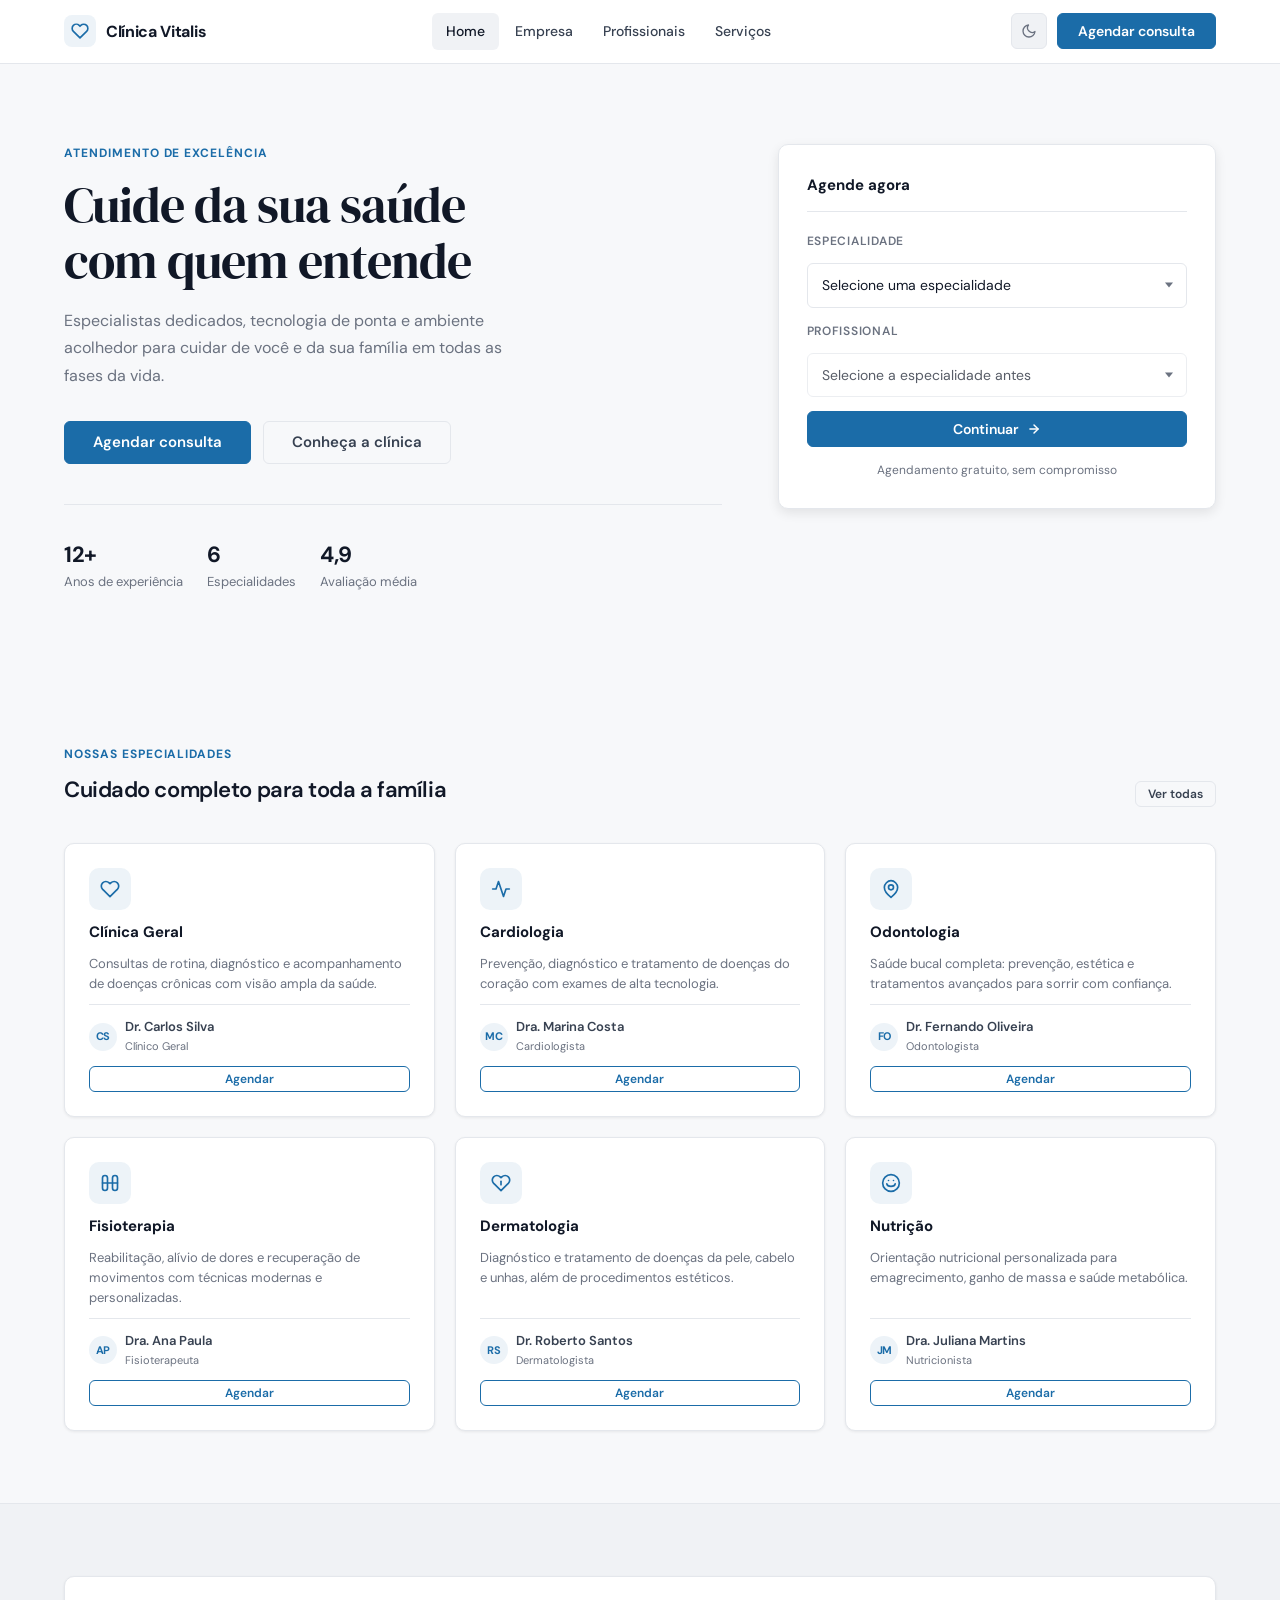
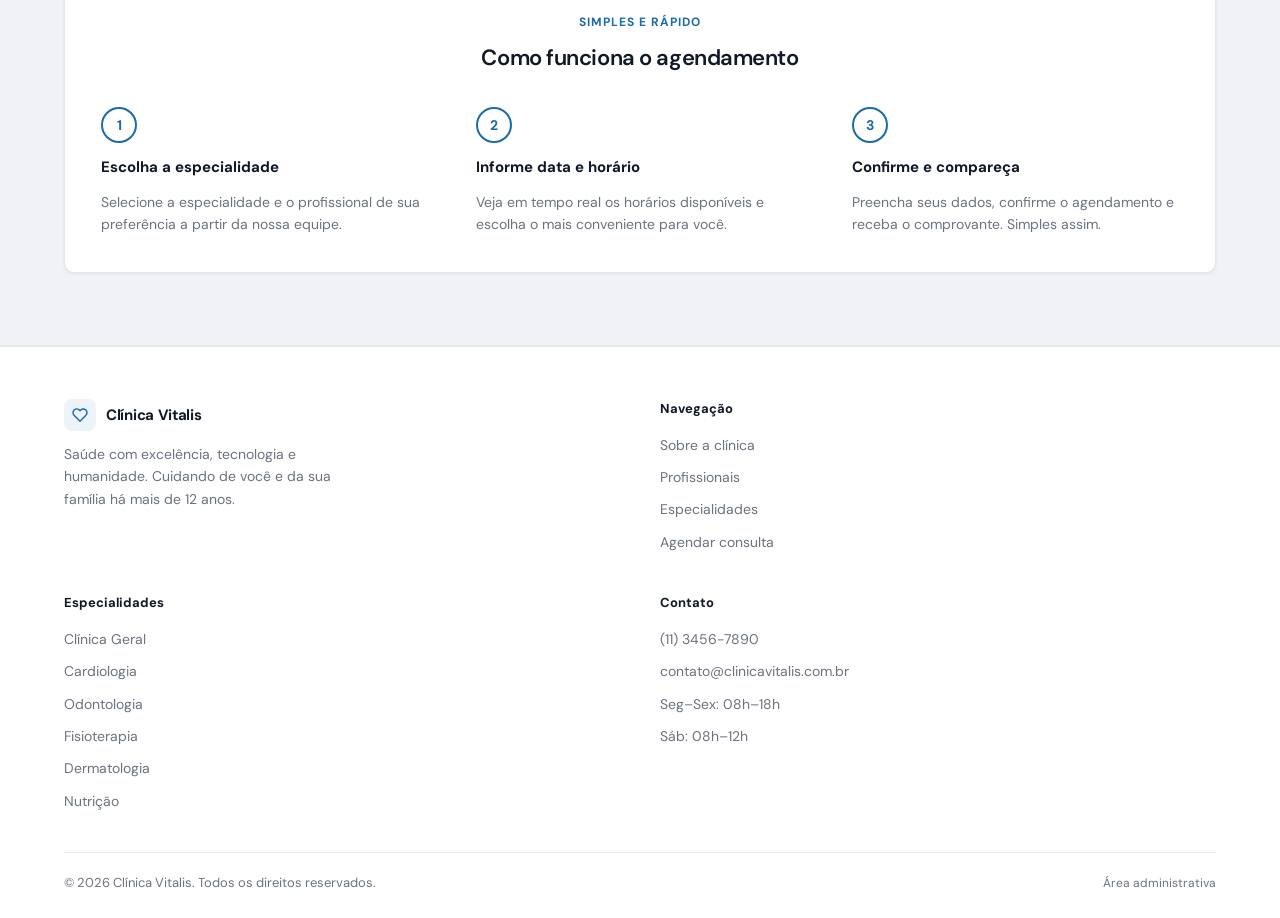
==== commit fac7db2b: "Redesign completo com novo design system vitalis.css - assets/css/vitalis.css: tokens DM Sans + DM S" ====
--- a/index.html
+++ b/index.html
@@ -1,335 +1,367 @@
 <!DOCTYPE html>
-<html lang="pt-BR">
-
+<html lang="pt-BR" data-theme="light">
 <head>
-    <meta charset="UTF-8">
-    <meta name="viewport" content="width=device-width, initial-scale=1.0">
-    <title>Clínica Vitalis - Sua Saúde é Nossa Prioridade</title>
-    <link rel="icon" href="./assets/favicon.svg" type="image/svg+xml">
-    <link rel="preconnect" href="https://fonts.googleapis.com">
-    <link rel="preconnect" href="https://fonts.gstatic.com" crossorigin>
-    <link href="https://fonts.googleapis.com/css2?family=Inter:wght@400;500;600;700;800&display=swap" rel="stylesheet">
-    <link rel="stylesheet" href="https://cdnjs.cloudflare.com/ajax/libs/font-awesome/6.4.0/css/all.min.css">
-    <link rel="stylesheet" href="./style.css">
+  <meta charset="UTF-8">
+  <meta name="viewport" content="width=device-width, initial-scale=1.0">
+  <title>Clínica Vitalis — Saúde com excelência</title>
+  <meta name="description" content="Clínica multidisciplinar com atendimento em Clínica Geral, Cardiologia, Odontologia, Fisioterapia, Dermatologia e Nutrição.">
+  <link rel="stylesheet" href="assets/css/vitalis.css">
 </head>
-
 <body>
-    <nav class="navbar">
-        <div class="container">
-            <a href="index.html" class="logo" aria-label="Clínica Vitalis - página inicial">
-                <span class="logo-mark"><i class="fa-solid fa-heart-pulse" aria-hidden="true"></i></span>
-                <span>Clínica Vitalis</span>
-            </a>
-            <ul class="nav-menu">
-                <li><a href="index.html" class="nav-link">Home</a></li>
-                <li><a href="paginas/sobre_clinica.html" class="nav-link">Sobre</a></li>
-                <li><a href="paginas/profissionais.html" class="nav-link">Profissionais</a></li>
-                <li><a href="paginas/servicos_especialidades.html" class="nav-link">Serviços</a></li>
-                <li><a href="paginas/agendamento.html" class="nav-link nav-link-cta">Agendamento</a></li>
-            </ul>
-            <button class="hamburger" type="button" aria-label="Abrir menu" aria-expanded="false">
-                <span></span>
-                <span></span>
-                <span></span>
+
+<!-- ===== NAV ===== -->
+<nav class="nav">
+  <div class="nav-inner">
+    <a href="index.html" class="nav-logo">
+      <span class="nav-logo-icon">
+        <svg width="18" height="18" viewBox="0 0 24 24" fill="none" stroke="currentColor" stroke-width="2.2" stroke-linecap="round" stroke-linejoin="round">
+          <path d="M20.84 4.61a5.5 5.5 0 0 0-7.78 0L12 5.67l-1.06-1.06a5.5 5.5 0 0 0-7.78 7.78l1.06 1.06L12 21.23l7.78-7.78 1.06-1.06a5.5 5.5 0 0 0 0-7.78z"/>
+        </svg>
+      </span>
+      Clínica Vitalis
+    </a>
+
+    <div class="nav-links">
+      <a href="index.html" class="nav-link active">Home</a>
+      <a href="paginas/sobre_clinica.html" class="nav-link">Empresa</a>
+      <a href="paginas/profissionais.html" class="nav-link">Profissionais</a>
+      <a href="paginas/servicos_especialidades.html" class="nav-link">Serviços</a>
+    </div>
+
+    <div class="nav-actions">
+      <button class="theme-toggle" id="theme-toggle" aria-label="Alternar tema">
+        <svg id="icon-moon" width="16" height="16" viewBox="0 0 24 24" fill="none" stroke="currentColor" stroke-width="2" stroke-linecap="round" stroke-linejoin="round">
+          <path d="M21 12.79A9 9 0 1 1 11.21 3 7 7 0 0 0 21 12.79z"/>
+        </svg>
+        <svg id="icon-sun" width="16" height="16" viewBox="0 0 24 24" fill="none" stroke="currentColor" stroke-width="2" stroke-linecap="round" stroke-linejoin="round" style="display:none">
+          <circle cx="12" cy="12" r="5"/><line x1="12" y1="1" x2="12" y2="3"/><line x1="12" y1="21" x2="12" y2="23"/><line x1="4.22" y1="4.22" x2="5.64" y2="5.64"/><line x1="18.36" y1="18.36" x2="19.78" y2="19.78"/><line x1="1" y1="12" x2="3" y2="12"/><line x1="21" y1="12" x2="23" y2="12"/><line x1="4.22" y1="19.78" x2="5.64" y2="18.36"/><line x1="18.36" y1="5.64" x2="19.78" y2="4.22"/>
+        </svg>
+      </button>
+      <a href="paginas/agendamento.html" class="btn btn-primary">Agendar consulta</a>
+      <button class="nav-hamburger" id="nav-hamburger" aria-label="Menu">
+        <span></span><span></span><span></span>
+      </button>
+    </div>
+  </div>
+</nav>
+
+<div class="nav-mobile" id="nav-mobile">
+  <a href="index.html" class="nav-link active">Home</a>
+  <a href="paginas/sobre_clinica.html" class="nav-link">Empresa</a>
+  <a href="paginas/profissionais.html" class="nav-link">Profissionais</a>
+  <a href="paginas/servicos_especialidades.html" class="nav-link">Serviços</a>
+  <a href="paginas/agendamento.html" class="btn btn-primary btn-full" style="margin-top:8px">Agendar consulta</a>
+</div>
+
+<!-- ===== HERO ===== -->
+<section class="hero">
+  <div class="container">
+    <div class="hero-inner">
+
+      <div>
+        <p class="hero-eyebrow">Atendimento de excelência</p>
+        <h1 class="hero-title">Cuide da sua saúde<br>com quem entende</h1>
+        <p class="hero-sub">
+          Especialistas dedicados, tecnologia de ponta e ambiente acolhedor
+          para cuidar de você e da sua família em todas as fases da vida.
+        </p>
+        <div class="hero-cta">
+          <a href="paginas/agendamento.html" class="btn btn-primary btn-lg">Agendar consulta</a>
+          <a href="paginas/sobre_clinica.html" class="btn btn-ghost btn-lg">Conheça a clínica</a>
+        </div>
+
+        <div class="flex gap-24" style="margin-top:40px;padding-top:32px;border-top:1px solid var(--border)">
+          <div>
+            <div style="font-size:22px;font-weight:700;color:var(--text-primary);letter-spacing:-.02em">12+</div>
+            <div style="font-size:13px;color:var(--text-muted)">Anos de experiência</div>
+          </div>
+          <div>
+            <div style="font-size:22px;font-weight:700;color:var(--text-primary);letter-spacing:-.02em">6</div>
+            <div style="font-size:13px;color:var(--text-muted)">Especialidades</div>
+          </div>
+          <div>
+            <div style="font-size:22px;font-weight:700;color:var(--text-primary);letter-spacing:-.02em">4,9</div>
+            <div style="font-size:13px;color:var(--text-muted)">Avaliação média</div>
+          </div>
+        </div>
+      </div>
+
+      <!-- Card de agendamento rápido -->
+      <div>
+        <div class="quick-book">
+          <p class="quick-book-title">Agende agora</p>
+          <form class="quick-form" id="quick-form">
+            <div class="field">
+              <label class="field-label" for="qs-especialidade">Especialidade</label>
+              <div class="select-wrap">
+                <select class="field-select" id="qs-especialidade">
+                  <option value="">Selecione uma especialidade</option>
+                  <option value="clinica-geral">Clínica Geral</option>
+                  <option value="cardiologia">Cardiologia</option>
+                  <option value="odontologia">Odontologia</option>
+                  <option value="fisioterapia">Fisioterapia</option>
+                  <option value="dermatologia">Dermatologia</option>
+                  <option value="nutricao">Nutrição</option>
+                </select>
+              </div>
+            </div>
+
+            <div class="field">
+              <label class="field-label" for="qs-profissional">Profissional</label>
+              <div class="select-wrap">
+                <select class="field-select" id="qs-profissional" disabled>
+                  <option value="">Selecione a especialidade antes</option>
+                </select>
+              </div>
+            </div>
+
+            <button type="submit" class="btn btn-primary btn-full">
+              Continuar
+              <svg width="14" height="14" viewBox="0 0 24 24" fill="none" stroke="currentColor" stroke-width="2.5" stroke-linecap="round" stroke-linejoin="round">
+                <line x1="5" y1="12" x2="19" y2="12"/><polyline points="12 5 19 12 12 19"/>
+              </svg>
             </button>
-        </div>
-    </nav>
-
-    <main>
-        <section id="home" class="hero">
-            <div class="container hero-layout">
-                <div class="hero-content">
-                    <p class="section-eyebrow">Atendimento em Juiz de Fora</p>
-                    <h1>Escolha seu atendimento e agende com o profissional certo</h1>
-                    <p>Clínica geral, odontologia e fisioterapia com responsáveis definidos, informações claras e agendamento direto.</p>
-                    <div class="cta-buttons">
-                        <a href="#atendimentos" class="btn btn-primary">Escolher atendimento</a>
-                        <a href="paginas/agendamento.html" class="btn btn-secondary">Agendar agora</a>
-                    </div>
-                    <div class="hero-highlights" aria-label="Destaques da clínica">
-                        <div>
-                            <strong>6+</strong>
-                            <span>especialistas</span>
-                        </div>
-                        <div>
-                            <strong>3</strong>
-                            <span>áreas principais</span>
-                        </div>
-                        <div>
-                            <strong>Online</strong>
-                            <span>agendamento simples</span>
-                        </div>
-                    </div>
-                </div>
-                <aside class="hero-summary" aria-label="Resumo de atendimento">
-                    <span class="summary-icon"><i class="fa-solid fa-calendar-check" aria-hidden="true"></i></span>
-                    <h2>Agendamento rápido</h2>
-                    <p>Escolha a especialidade e vá direto para o formulário com o profissional indicado.</p>
-                    <form class="quick-booking-form" data-base-path="">
-                        <label for="quickService">Especialidade</label>
-                        <select id="quickService" name="quickService" required>
-                            <option value="">Selecione</option>
-                            <option value="clinica-geral">Clínica Geral</option>
-                            <option value="cardiologia">Cardiologia</option>
-                            <option value="odontologia">Odontologia</option>
-                            <option value="fisioterapia">Fisioterapia</option>
-                            <option value="dermatologia">Dermatologia</option>
-                            <option value="nutricao">Nutrição</option>
-                        </select>
-                        <button type="submit" class="btn btn-primary">Agendar</button>
-                    </form>
-                </aside>
-            </div>
-        </section>
-
-        <section class="trust-strip" aria-label="Diferenciais da Clínica Vitalis">
-            <div class="container trust-grid">
-                <div>
-                    <i class="fa-solid fa-user-doctor" aria-hidden="true"></i>
-                    <span>Equipe multidisciplinar</span>
-                </div>
-                <div>
-                    <i class="fa-solid fa-shield-heart" aria-hidden="true"></i>
-                    <span>Atendimento preventivo</span>
-                </div>
-                <div>
-                    <i class="fa-solid fa-location-dot" aria-hidden="true"></i>
-                    <span>Localização central</span>
-                </div>
-            </div>
-        </section>
-
-        <section class="quick-access" aria-label="Acessos rápidos">
-            <div class="container quick-access-grid">
-                <a href="paginas/agendamento.html" class="quick-access-item">
-                    <i class="fa-solid fa-calendar-check" aria-hidden="true"></i>
-                    <span>Agendar consulta</span>
-                </a>
-                <a href="paginas/servicos_especialidades.html" class="quick-access-item">
-                    <i class="fa-solid fa-list-check" aria-hidden="true"></i>
-                    <span>Especialidades</span>
-                </a>
-                <a href="paginas/profissionais.html" class="quick-access-item">
-                    <i class="fa-solid fa-user-doctor" aria-hidden="true"></i>
-                    <span>Corpo clínico</span>
-                </a>
-                <a href="paginas/sobre_clinica.html#avaliacao-clinica" class="quick-access-item">
-                    <i class="fa-solid fa-star" aria-hidden="true"></i>
-                    <span>Avaliar clínica</span>
-                </a>
-                <a href="#localizacao" class="quick-access-item">
-                    <i class="fa-solid fa-location-dot" aria-hidden="true"></i>
-                    <span>Localização</span>
-                </a>
-            </div>
-        </section>
-
-        <section id="atendimentos" class="featured-services">
-            <div class="container">
-                <div class="section-heading">
-                    <p class="section-eyebrow">Atendimentos</p>
-                    <h2>Escolha a área que você precisa</h2>
-                    <p>Cada atendimento mostra o profissional responsável, o que está incluso e o caminho direto para agendar.</p>
-                </div>
-                <div class="services-grid">
-                    <article class="service-card">
-                        <div class="service-icon"><i class="fa-solid fa-stethoscope" aria-hidden="true"></i></div>
-                        <h3>Clínica Geral</h3>
-                        <p>Avaliação inicial, acompanhamento de rotina e prevenção com visão completa da sua saúde.</p>
-                        <div class="service-card-doctor">
-                            <img src="assets/profissionais/carlos-silva.jpg" alt="Dr. Carlos Silva">
-                            <div>
-                                <strong>Dr. Carlos Silva</strong>
-                                <small>Clínico Geral</small>
-                            </div>
-                        </div>
-                        <div class="service-card-actions">
-                            <a href="paginas/servicos_especialidades.html#clinica-geral" class="btn btn-outline">Ver atendimento</a>
-                            <a href="paginas/agendamento.html?servico=clinica-geral&profissional=carlos-silva" class="btn btn-primary">Agendar</a>
-                        </div>
-                    </article>
-                    <article class="service-card">
-                        <div class="service-icon"><i class="fa-solid fa-heart-pulse" aria-hidden="true"></i></div>
-                        <h3>Cardiologia</h3>
-                        <p>Avaliação cardiovascular, prevenção e acompanhamento com atenção aos sinais do coração.</p>
-                        <div class="service-card-doctor">
-                            <img src="assets/profissionais/marina-costa.jpg" alt="Dra. Marina Costa">
-                            <div>
-                                <strong>Dra. Marina Costa</strong>
-                                <small>Cardiologista</small>
-                            </div>
-                        </div>
-                        <div class="service-card-actions">
-                            <a href="paginas/servicos_especialidades.html#cardiologia" class="btn btn-outline">Ver atendimento</a>
-                            <a href="paginas/agendamento.html?servico=cardiologia&profissional=marina-costa" class="btn btn-primary">Agendar</a>
-                        </div>
-                    </article>
-                    <article class="service-card">
-                        <div class="service-icon"><i class="fa-solid fa-tooth" aria-hidden="true"></i></div>
-                        <h3>Odontologia</h3>
-                        <p>Cuidados para saúde bucal, estética e prevenção, com foco em conforto e continuidade.</p>
-                        <div class="service-card-doctor">
-                            <img src="assets/profissionais/fernando-oliveira.jpg" alt="Dr. Fernando Oliveira">
-                            <div>
-                                <strong>Dr. Fernando Oliveira</strong>
-                                <small>Dentista</small>
-                            </div>
-                        </div>
-                        <div class="service-card-actions">
-                            <a href="paginas/servicos_especialidades.html#odontologia" class="btn btn-outline">Ver atendimento</a>
-                            <a href="paginas/agendamento.html?servico=odontologia&profissional=fernando-oliveira" class="btn btn-primary">Agendar</a>
-                        </div>
-                    </article>
-                    <article class="service-card">
-                        <div class="service-icon"><i class="fa-solid fa-dumbbell" aria-hidden="true"></i></div>
-                        <h3>Fisioterapia</h3>
-                        <p>Reabilitação, controle de dor e recuperação funcional para voltar ao movimento com segurança.</p>
-                        <div class="service-card-doctor">
-                            <img src="assets/profissionais/ana-paula.jpg" alt="Dra. Ana Paula">
-                            <div>
-                                <strong>Dra. Ana Paula</strong>
-                                <small>Fisioterapeuta</small>
-                            </div>
-                        </div>
-                        <div class="service-card-actions">
-                            <a href="paginas/servicos_especialidades.html#fisioterapia" class="btn btn-outline">Ver atendimento</a>
-                            <a href="paginas/agendamento.html?servico=fisioterapia&profissional=ana-paula" class="btn btn-primary">Agendar</a>
-                        </div>
-                    </article>
-                    <article class="service-card">
-                        <div class="service-icon"><i class="fa-solid fa-hand-sparkles" aria-hidden="true"></i></div>
-                        <h3>Dermatologia</h3>
-                        <p>Tratamentos clínicos e estéticos para pele com avaliação individualizada.</p>
-                        <div class="service-card-doctor">
-                            <img src="assets/profissionais/roberto-santos.jpg" alt="Dr. Roberto Santos">
-                            <div>
-                                <strong>Dr. Roberto Santos</strong>
-                                <small>Dermatologista</small>
-                            </div>
-                        </div>
-                        <div class="service-card-actions">
-                            <a href="paginas/servicos_especialidades.html#dermatologia" class="btn btn-outline">Ver atendimento</a>
-                            <a href="paginas/agendamento.html?servico=dermatologia&profissional=roberto-santos" class="btn btn-primary">Agendar</a>
-                        </div>
-                    </article>
-                    <article class="service-card">
-                        <div class="service-icon"><i class="fa-solid fa-apple-whole" aria-hidden="true"></i></div>
-                        <h3>Nutrição</h3>
-                        <p>Acompanhamento alimentar personalizado para objetivos de saúde e rotina.</p>
-                        <div class="service-card-doctor">
-                            <img src="assets/profissionais/juliana-martins.jpg" alt="Dra. Juliana Martins">
-                            <div>
-                                <strong>Dra. Juliana Martins</strong>
-                                <small>Nutricionista</small>
-                            </div>
-                        </div>
-                        <div class="service-card-actions">
-                            <a href="paginas/servicos_especialidades.html#nutricao" class="btn btn-outline">Ver atendimento</a>
-                            <a href="paginas/agendamento.html?servico=nutricao&profissional=juliana-martins" class="btn btn-primary">Agendar</a>
-                        </div>
-                    </article>
-                </div>
-                <div class="section-action">
-                    <a href="paginas/servicos_especialidades.html" class="btn btn-secondary">Ver todos os atendimentos</a>
-                </div>
-            </div>
-        </section>
-
-        <section class="care-flow" aria-label="Como funciona o atendimento">
-            <div class="container care-flow-grid">
-                <div>
-                    <p class="section-eyebrow">Como funciona</p>
-                    <h2>Do interesse ao agendamento sem confusão</h2>
-                </div>
-                <div class="flow-step">
-                    <span>1</span>
-                    <strong>Escolha a área</strong>
-                    <p>Veja Clínica Geral, Odontologia ou Fisioterapia com linguagem direta.</p>
-                </div>
-                <div class="flow-step">
-                    <span>2</span>
-                    <strong>Confira o responsável</strong>
-                    <p>Cada área mostra o profissional, foto e principais cuidados.</p>
-                </div>
-                <div class="flow-step">
-                    <span>3</span>
-                    <strong>Agende com contexto</strong>
-                    <p>O formulário já pode abrir com serviço e profissional selecionados.</p>
-                </div>
-            </div>
-        </section>
-
-        <section class="patient-tools" aria-label="Informações úteis para pacientes">
-            <div class="container">
-                <div class="section-heading">
-                    <p class="section-eyebrow">Antes da consulta</p>
-                    <h2>Informações úteis sem precisar procurar</h2>
-                    <p>Atalhos inspirados no fluxo de clínicas reais: preparação, documentos e canais de atendimento sempre à mão.</p>
-                </div>
-                <div class="patient-tools-grid">
-                    <article class="patient-tool-card">
-                        <i class="fa-solid fa-clipboard-list" aria-hidden="true"></i>
-                        <h3>Como se preparar</h3>
-                        <p>Leve documento com foto, CPF e exames anteriores, se houver. Chegue alguns minutos antes do horário.</p>
-                    </article>
-                    <article class="patient-tool-card">
-                        <i class="fa-solid fa-id-card" aria-hidden="true"></i>
-                        <h3>Dados do paciente</h3>
-                        <p>O formulário já organiza nome, contato, especialidade, profissional, data e horário em um resumo final.</p>
-                    </article>
-                    <article class="patient-tool-card">
-                        <i class="fa-solid fa-phone-volume" aria-hidden="true"></i>
-                        <h3>Contato rápido</h3>
-                        <p>Use o botão de agendamento flutuante ou escolha uma especialidade diretamente nos cards da home.</p>
-                    </article>
-                </div>
-            </div>
-        </section>
-
-        <section id="localizacao" class="location">
-            <div class="container">
-                <div class="section-heading">
-                    <p class="section-eyebrow">Como chegar</p>
-                    <h2>Nossa localização</h2>
-                    <p>Estamos em uma região de fácil acesso em Juiz de Fora, próxima a pontos de referência conhecidos.</p>
-                </div>
-                <div class="location-content">
-                    <div class="location-info">
-                        <div class="location-details">
-                            <div class="location-icon"><i class="fa-solid fa-location-dot" aria-hidden="true"></i></div>
-                            <div class="location-text">
-                                <h3>Clínica Vitalis</h3>
-                                <p><i class="fa-solid fa-map-location-dot" aria-hidden="true"></i> Colégio Cristo Redentor, Academia de Comércio</p>
-                                <p><i class="fa-solid fa-city" aria-hidden="true"></i> Juiz de Fora - MG</p>
-                                <p><i class="fa-solid fa-clock" aria-hidden="true"></i> Atendimento mediante agendamento</p>
-                                <a href="https://maps.google.com/maps?q=Colegio+Cristo+Redentor+Academia+de+Comercio+Juiz+de+Fora"
-                                    target="_blank" rel="noopener" class="btn btn-primary">
-                                    Abrir no mapa
-                                </a>
-                            </div>
-                        </div>
-                    </div>
-                    <div class="location-map">
-                        <iframe
-                            title="Mapa da Clínica Vitalis"
-                            src="https://www.google.com/maps/embed?pb=!1m18!1m12!1m3!1d3745.5!2d-43.3527!3d-21.7644!2m3!1f0!2f0!3f0!3m2!1i1024!2i768!4f13.1!3m3!1m2!1s0xa3d54d6a7e7e7e7d%3A0x1234567890abcdef!2sCol%C3%A9gio%20Cristo%20Redentor%20Academia%20de%20Com%C3%A9rcio%2C%20Juiz%20de%20Fora%2C%20MG!5e0!3m2!1spt-BR!2sbr!4v1234567890"
-                            width="100%" height="360" style="border:0;" allowfullscreen=""
-                            loading="lazy" referrerpolicy="no-referrer-when-downgrade"></iframe>
-                    </div>
-                </div>
-            </div>
-        </section>
-    </main>
-
-    <footer>
-        <div class="container">
-            <p>&copy; 2024 Clínica Vitalis. Todos os direitos reservados.</p>
-            <p>Desenvolvido usando HTML, CSS e JavaScript</p>
-        </div>
-    </footer>
-
-    <script src="./vitalis-db.js"></script>
-    <script src="./script.js"></script>
+            <p style="font-size:12px;color:var(--text-muted);text-align:center">Agendamento gratuito, sem compromisso</p>
+          </form>
+        </div>
+      </div>
+
+    </div>
+  </div>
+</section>
+
+<!-- ===== ESPECIALIDADES ===== -->
+<section class="specs-section">
+  <div class="container">
+    <div class="section-header">
+      <div class="section-header-left">
+        <p style="font-size:12px;font-weight:700;text-transform:uppercase;letter-spacing:.08em;color:var(--accent)">Nossas especialidades</p>
+        <h2 class="section-title">Cuidado completo para toda a família</h2>
+      </div>
+      <a href="paginas/servicos_especialidades.html" class="btn btn-ghost btn-sm">Ver todas</a>
+    </div>
+
+    <div class="specs-grid">
+
+      <div class="spec-card">
+        <div class="spec-icon">
+          <svg width="20" height="20" viewBox="0 0 24 24" fill="none" stroke="currentColor" stroke-width="2" stroke-linecap="round" stroke-linejoin="round"><path d="M20.84 4.61a5.5 5.5 0 0 0-7.78 0L12 5.67l-1.06-1.06a5.5 5.5 0 0 0-7.78 7.78l1.06 1.06L12 21.23l7.78-7.78 1.06-1.06a5.5 5.5 0 0 0 0-7.78z"/></svg>
+        </div>
+        <div class="spec-name">Clínica Geral</div>
+        <div class="spec-desc">Consultas de rotina, diagnóstico e acompanhamento de doenças crônicas com visão ampla da saúde.</div>
+        <div class="spec-doc">
+          <div class="avatar avatar-sm">CS</div>
+          <div><div class="spec-doc-name">Dr. Carlos Silva</div><div class="spec-doc-role">Clínico Geral</div></div>
+        </div>
+        <a href="paginas/agendamento.html?especialidade=clinica-geral" class="btn btn-secondary btn-sm btn-full">Agendar</a>
+      </div>
+
+      <div class="spec-card">
+        <div class="spec-icon">
+          <svg width="20" height="20" viewBox="0 0 24 24" fill="none" stroke="currentColor" stroke-width="2" stroke-linecap="round" stroke-linejoin="round"><polyline points="22 12 18 12 15 21 9 3 6 12 2 12"/></svg>
+        </div>
+        <div class="spec-name">Cardiologia</div>
+        <div class="spec-desc">Prevenção, diagnóstico e tratamento de doenças do coração com exames de alta tecnologia.</div>
+        <div class="spec-doc">
+          <div class="avatar avatar-sm">MC</div>
+          <div><div class="spec-doc-name">Dra. Marina Costa</div><div class="spec-doc-role">Cardiologista</div></div>
+        </div>
+        <a href="paginas/agendamento.html?especialidade=cardiologia" class="btn btn-secondary btn-sm btn-full">Agendar</a>
+      </div>
+
+      <div class="spec-card">
+        <div class="spec-icon">
+          <svg width="20" height="20" viewBox="0 0 24 24" fill="none" stroke="currentColor" stroke-width="2" stroke-linecap="round" stroke-linejoin="round"><path d="M12 2C8 2 4 6 4 10c0 6 8 12 8 12s8-6 8-12c0-4-4-8-8-8z"/><circle cx="12" cy="10" r="3"/></svg>
+        </div>
+        <div class="spec-name">Odontologia</div>
+        <div class="spec-desc">Saúde bucal completa: prevenção, estética e tratamentos avançados para sorrir com confiança.</div>
+        <div class="spec-doc">
+          <div class="avatar avatar-sm">FO</div>
+          <div><div class="spec-doc-name">Dr. Fernando Oliveira</div><div class="spec-doc-role">Odontologista</div></div>
+        </div>
+        <a href="paginas/agendamento.html?especialidade=odontologia" class="btn btn-secondary btn-sm btn-full">Agendar</a>
+      </div>
+
+      <div class="spec-card">
+        <div class="spec-icon">
+          <svg width="20" height="20" viewBox="0 0 24 24" fill="none" stroke="currentColor" stroke-width="2" stroke-linecap="round" stroke-linejoin="round"><path d="M18 3a3 3 0 0 0-3 3v12a3 3 0 0 0 6 0V6a3 3 0 0 0-3-3z"/><path d="M6 3a3 3 0 0 0-3 3v12a3 3 0 0 0 6 0V6a3 3 0 0 0-3-3z"/><path d="M3 12h18"/></svg>
+        </div>
+        <div class="spec-name">Fisioterapia</div>
+        <div class="spec-desc">Reabilitação, alívio de dores e recuperação de movimentos com técnicas modernas e personalizadas.</div>
+        <div class="spec-doc">
+          <div class="avatar avatar-sm">AP</div>
+          <div><div class="spec-doc-name">Dra. Ana Paula</div><div class="spec-doc-role">Fisioterapeuta</div></div>
+        </div>
+        <a href="paginas/agendamento.html?especialidade=fisioterapia" class="btn btn-secondary btn-sm btn-full">Agendar</a>
+      </div>
+
+      <div class="spec-card">
+        <div class="spec-icon">
+          <svg width="20" height="20" viewBox="0 0 24 24" fill="none" stroke="currentColor" stroke-width="2" stroke-linecap="round" stroke-linejoin="round"><path d="M20.84 4.61a5.5 5.5 0 0 0-7.78 0L12 5.67l-1.06-1.06a5.5 5.5 0 0 0-7.78 7.78l1.06 1.06L12 21.23l7.78-7.78 1.06-1.06a5.5 5.5 0 0 0 0-7.78z"/><line x1="12" y1="10" x2="12" y2="14"/></svg>
+        </div>
+        <div class="spec-name">Dermatologia</div>
+        <div class="spec-desc">Diagnóstico e tratamento de doenças da pele, cabelo e unhas, além de procedimentos estéticos.</div>
+        <div class="spec-doc">
+          <div class="avatar avatar-sm">RS</div>
+          <div><div class="spec-doc-name">Dr. Roberto Santos</div><div class="spec-doc-role">Dermatologista</div></div>
+        </div>
+        <a href="paginas/agendamento.html?especialidade=dermatologia" class="btn btn-secondary btn-sm btn-full">Agendar</a>
+      </div>
+
+      <div class="spec-card">
+        <div class="spec-icon">
+          <svg width="20" height="20" viewBox="0 0 24 24" fill="none" stroke="currentColor" stroke-width="2" stroke-linecap="round" stroke-linejoin="round"><path d="M12 22c5.523 0 10-4.477 10-10S17.523 2 12 2 2 6.477 2 12s4.477 10 10 10z"/><path d="M7 13s.5 3 5 3 5-3 5-3"/><line x1="9" y1="9" x2="9.01" y2="9"/><line x1="15" y1="9" x2="15.01" y2="9"/></svg>
+        </div>
+        <div class="spec-name">Nutrição</div>
+        <div class="spec-desc">Orientação nutricional personalizada para emagrecimento, ganho de massa e saúde metabólica.</div>
+        <div class="spec-doc">
+          <div class="avatar avatar-sm">JM</div>
+          <div><div class="spec-doc-name">Dra. Juliana Martins</div><div class="spec-doc-role">Nutricionista</div></div>
+        </div>
+        <a href="paginas/agendamento.html?especialidade=nutricao" class="btn btn-secondary btn-sm btn-full">Agendar</a>
+      </div>
+
+    </div>
+  </div>
+</section>
+
+<!-- ===== COMO FUNCIONA ===== -->
+<section class="how-section">
+  <div class="container">
+    <div class="how-card">
+      <div style="text-align:center">
+        <p style="font-size:12px;font-weight:700;text-transform:uppercase;letter-spacing:.08em;color:var(--accent);margin-bottom:8px">Simples e rápido</p>
+        <h2 class="section-title">Como funciona o agendamento</h2>
+      </div>
+      <div class="how-steps">
+        <div class="how-step">
+          <div class="how-num">1</div>
+          <div class="how-step-title">Escolha a especialidade</div>
+          <div class="how-step-desc">Selecione a especialidade e o profissional de sua preferência a partir da nossa equipe.</div>
+        </div>
+        <div class="how-step">
+          <div class="how-num">2</div>
+          <div class="how-step-title">Informe data e horário</div>
+          <div class="how-step-desc">Veja em tempo real os horários disponíveis e escolha o mais conveniente para você.</div>
+        </div>
+        <div class="how-step">
+          <div class="how-num">3</div>
+          <div class="how-step-title">Confirme e compareça</div>
+          <div class="how-step-desc">Preencha seus dados, confirme o agendamento e receba o comprovante. Simples assim.</div>
+        </div>
+      </div>
+    </div>
+  </div>
+</section>
+
+<!-- ===== FOOTER ===== -->
+<footer class="footer">
+  <div class="container">
+    <div class="footer-grid">
+      <div class="footer-brand">
+        <a href="index.html" class="nav-logo" style="font-size:15px">
+          <span class="nav-logo-icon">
+            <svg width="16" height="16" viewBox="0 0 24 24" fill="none" stroke="currentColor" stroke-width="2.2" stroke-linecap="round" stroke-linejoin="round"><path d="M20.84 4.61a5.5 5.5 0 0 0-7.78 0L12 5.67l-1.06-1.06a5.5 5.5 0 0 0-7.78 7.78l1.06 1.06L12 21.23l7.78-7.78 1.06-1.06a5.5 5.5 0 0 0 0-7.78z"/></svg>
+          </span>
+          Clínica Vitalis
+        </a>
+        <p class="footer-tagline">Saúde com excelência, tecnologia e humanidade. Cuidando de você e da sua família há mais de 12 anos.</p>
+      </div>
+      <div>
+        <div class="footer-col-title">Navegação</div>
+        <div class="footer-links">
+          <a href="paginas/sobre_clinica.html" class="footer-link">Sobre a clínica</a>
+          <a href="paginas/profissionais.html" class="footer-link">Profissionais</a>
+          <a href="paginas/servicos_especialidades.html" class="footer-link">Especialidades</a>
+          <a href="paginas/agendamento.html" class="footer-link">Agendar consulta</a>
+        </div>
+      </div>
+      <div>
+        <div class="footer-col-title">Especialidades</div>
+        <div class="footer-links">
+          <a href="paginas/agendamento.html?especialidade=clinica-geral" class="footer-link">Clínica Geral</a>
+          <a href="paginas/agendamento.html?especialidade=cardiologia" class="footer-link">Cardiologia</a>
+          <a href="paginas/agendamento.html?especialidade=odontologia" class="footer-link">Odontologia</a>
+          <a href="paginas/agendamento.html?especialidade=fisioterapia" class="footer-link">Fisioterapia</a>
+          <a href="paginas/agendamento.html?especialidade=dermatologia" class="footer-link">Dermatologia</a>
+          <a href="paginas/agendamento.html?especialidade=nutricao" class="footer-link">Nutrição</a>
+        </div>
+      </div>
+      <div>
+        <div class="footer-col-title">Contato</div>
+        <div class="footer-links">
+          <span class="footer-link">(11) 3456-7890</span>
+          <span class="footer-link">contato@clinicavitalis.com.br</span>
+          <span class="footer-link">Seg–Sex: 08h–18h</span>
+          <span class="footer-link">Sáb: 08h–12h</span>
+        </div>
+      </div>
+    </div>
+    <div class="footer-bottom">
+      <span>&copy; 2026 Clínica Vitalis. Todos os direitos reservados.</span>
+      <a href="admin/index.html" style="color:var(--text-muted);font-size:12px">Área administrativa</a>
+    </div>
+  </div>
+</footer>
+
+<script>
+(function () {
+  /* Theme */
+  const html  = document.documentElement;
+  const saved = localStorage.getItem('vt_theme') || 'light';
+  html.setAttribute('data-theme', saved);
+  syncIcons(saved);
+
+  document.getElementById('theme-toggle').addEventListener('click', function () {
+    const next = html.getAttribute('data-theme') === 'dark' ? 'light' : 'dark';
+    html.setAttribute('data-theme', next);
+    localStorage.setItem('vt_theme', next);
+    syncIcons(next);
+  });
+
+  function syncIcons(t) {
+    document.getElementById('icon-moon').style.display = t === 'dark' ? 'none'  : 'block';
+    document.getElementById('icon-sun').style.display  = t === 'dark' ? 'block' : 'none';
+  }
+
+  /* Mobile nav */
+  document.getElementById('nav-hamburger').addEventListener('click', function () {
+    document.getElementById('nav-mobile').classList.toggle('open');
+  });
+
+  /* Quick-book form */
+  const profMap = {
+    'clinica-geral': [{ id: 'carlos-silva',      nome: 'Dr. Carlos Silva' }],
+    'cardiologia':   [{ id: 'marina-costa',      nome: 'Dra. Marina Costa' }],
+    'odontologia':   [{ id: 'fernando-oliveira', nome: 'Dr. Fernando Oliveira' }],
+    'fisioterapia':  [{ id: 'ana-paula',         nome: 'Dra. Ana Paula' }],
+    'dermatologia':  [{ id: 'roberto-santos',    nome: 'Dr. Roberto Santos' }],
+    'nutricao':      [{ id: 'juliana-martins',   nome: 'Dra. Juliana Martins' }],
+  };
+
+  const selEsp  = document.getElementById('qs-especialidade');
+  const selProf = document.getElementById('qs-profissional');
+
+  selEsp.addEventListener('change', function () {
+    const profs = profMap[this.value] || [];
+    selProf.innerHTML = '<option value="">Selecione um profissional</option>';
+    profs.forEach(function (p) {
+      const o = document.createElement('option');
+      o.value = p.id; o.textContent = p.nome;
+      selProf.appendChild(o);
+    });
+    selProf.disabled = profs.length === 0;
+  });
+
+  document.getElementById('quick-form').addEventListener('submit', function (e) {
+    e.preventDefault();
+    const esp = selEsp.value;
+    if (!esp) return;
+    const p = new URLSearchParams({ especialidade: esp });
+    if (selProf.value) p.set('profissional', selProf.value);
+    window.location.href = 'paginas/agendamento.html?' + p.toString();
+  });
+})();
+</script>
 </body>
-
 </html>
--- a/assets/css/vitalis.css
+++ b/assets/css/vitalis.css
@@ -0,0 +1,1617 @@
+/* ================================================================
+   VITALIS.CSS — Design System Global
+   Clínica Vitalis
+   Corpo: DM Sans | Títulos de seção: DM Serif Display
+================================================================ */
+
+@import url('https://fonts.googleapis.com/css2?family=DM+Sans:ital,opsz,wght@0,9..40,300;0,9..40,400;0,9..40,500;0,9..40,600;0,9..40,700;1,9..40,400&family=DM+Serif+Display:ital@0;1&display=swap');
+
+/* ================================================================
+   TOKENS — MODO CLARO
+================================================================ */
+:root {
+  --bg-page:        #F7F8FA;
+  --bg-surface:     #FFFFFF;
+  --bg-subtle:      #F0F2F5;
+  --border:         #E4E7EC;
+  --border-hover:   #C8CDD8;
+
+  --accent:         #1B6CA8;
+  --accent-tint:    rgba(27, 108, 168, 0.08);
+
+  --text-primary:   #111827;
+  --text-secondary: #374151;
+  --text-muted:     #6B7280;
+
+  --green:          #0D9488;
+  --green-tint:     rgba(13, 148, 136, 0.10);
+  --amber:          #D97706;
+  --amber-tint:     rgba(217, 119, 6, 0.10);
+  --red:            #DC2626;
+  --red-tint:       rgba(220, 38, 38, 0.08);
+  --purple:         #7C3AED;
+  --purple-tint:    rgba(124, 58, 237, 0.08);
+
+  --r-sm:           6px;
+  --r-card:         10px;
+  --r-lg:           14px;
+
+  --shadow-card:    0 1px 3px rgba(0, 0, 0, 0.07);
+  --shadow-md:      0 4px 12px rgba(0, 0, 0, 0.09);
+
+  --font-body:      'DM Sans', -apple-system, BlinkMacSystemFont, 'Segoe UI', sans-serif;
+  --font-display:   'DM Serif Display', Georgia, 'Times New Roman', serif;
+
+  --sidebar-w:      248px;
+  --topbar-h:       60px;
+  --nav-h:          64px;
+}
+
+/* ================================================================
+   MODO ESCURO — [data-theme="dark"]
+================================================================ */
+[data-theme="dark"] {
+  --bg-page:        #0F1117;
+  --bg-surface:     #181C24;
+  --bg-subtle:      #252A36;
+  --border:         #2A2F3E;
+  --border-hover:   #3A4155;
+
+  --accent:         #4A9FD4;
+  --accent-tint:    rgba(74, 159, 212, 0.12);
+
+  --text-primary:   #F1F3F7;
+  --text-secondary: #C8CEDB;
+  --text-muted:     #8B93A7;
+
+  --shadow-card:    0 1px 3px rgba(0, 0, 0, 0.30);
+  --shadow-md:      0 4px 12px rgba(0, 0, 0, 0.35);
+}
+
+[data-theme="dark"] .badge-green { color: #34D399; }
+[data-theme="dark"] .badge-amber { color: #FCD34D; }
+[data-theme="dark"] .badge-red   { color: #FCA5A5; }
+
+/* ================================================================
+   RESET
+================================================================ */
+*, *::before, *::after { box-sizing: border-box; margin: 0; padding: 0; }
+
+html { font-size: 15px; scroll-behavior: smooth; }
+
+body {
+  font-family: var(--font-body);
+  font-size: 15px;
+  line-height: 1.6;
+  color: var(--text-primary);
+  background: var(--bg-page);
+  -webkit-font-smoothing: antialiased;
+  -moz-osx-font-smoothing: grayscale;
+}
+
+a { color: inherit; text-decoration: none; }
+img { display: block; max-width: 100%; }
+button { cursor: pointer; border: none; background: none; font: inherit; color: inherit; }
+input, select, textarea { font: inherit; color: inherit; }
+table { border-collapse: collapse; width: 100%; }
+ul, ol { list-style: none; }
+svg { display: block; }
+
+/* ================================================================
+   TIPOGRAFIA
+================================================================ */
+.display-title {
+  font-family: var(--font-display);
+  font-size: clamp(32px, 4.5vw, 50px);
+  font-weight: 400;
+  line-height: 1.12;
+  letter-spacing: -0.02em;
+  color: var(--text-primary);
+}
+
+.page-title {
+  font-family: var(--font-display);
+  font-size: 28px;
+  font-weight: 400;
+  color: var(--text-primary);
+  line-height: 1.25;
+  letter-spacing: -0.01em;
+}
+
+.section-title {
+  font-size: 22px;
+  font-weight: 600;
+  color: var(--text-primary);
+  letter-spacing: -0.02em;
+}
+
+.body-text { font-size: 15px; color: var(--text-secondary); line-height: 1.7; }
+
+/* Label de campo — 12px uppercase */
+.field-label {
+  display: block;
+  font-size: 12px;
+  font-weight: 600;
+  text-transform: uppercase;
+  letter-spacing: 0.06em;
+  color: var(--text-muted);
+  margin-bottom: 6px;
+}
+
+/* ================================================================
+   LAYOUT
+================================================================ */
+.container {
+  width: 100%;
+  max-width: 1200px;
+  margin: 0 auto;
+  padding: 0 24px;
+}
+
+.container-sm  { max-width: 720px; margin: 0 auto; padding: 0 24px; }
+.container-lg  { max-width: 1400px; margin: 0 auto; padding: 0 24px; }
+
+.hidden { display: none !important; }
+.text-center { text-align: center; }
+
+/* ================================================================
+   NAVEGAÇÃO — site público
+================================================================ */
+.nav {
+  position: sticky;
+  top: 0;
+  z-index: 300;
+  background: var(--bg-surface);
+  border-bottom: 1px solid var(--border);
+  height: var(--nav-h);
+  display: flex;
+  align-items: center;
+}
+
+.nav-inner {
+  display: flex;
+  align-items: center;
+  gap: 32px;
+  max-width: 1200px;
+  margin: 0 auto;
+  padding: 0 24px;
+  width: 100%;
+}
+
+.nav-logo {
+  display: flex;
+  align-items: center;
+  gap: 10px;
+  font-size: 16px;
+  font-weight: 700;
+  color: var(--text-primary);
+  letter-spacing: -0.02em;
+  flex-shrink: 0;
+  text-decoration: none;
+}
+
+.nav-logo-icon {
+  width: 32px;
+  height: 32px;
+  background: var(--accent-tint);
+  border-radius: 8px;
+  display: flex;
+  align-items: center;
+  justify-content: center;
+  color: var(--accent);
+  flex-shrink: 0;
+}
+
+.nav-links {
+  display: flex;
+  align-items: center;
+  gap: 2px;
+  flex: 1;
+  justify-content: center;
+}
+
+.nav-link {
+  padding: 7px 14px;
+  border-radius: var(--r-sm);
+  font-size: 14px;
+  font-weight: 500;
+  color: var(--text-secondary);
+  transition: background 0.15s, color 0.15s;
+}
+
+.nav-link:hover, .nav-link.active {
+  background: var(--bg-subtle);
+  color: var(--text-primary);
+}
+
+.nav-actions {
+  display: flex;
+  align-items: center;
+  gap: 10px;
+  flex-shrink: 0;
+}
+
+.nav-hamburger {
+  display: none;
+  flex-direction: column;
+  gap: 5px;
+  padding: 6px;
+  border-radius: var(--r-sm);
+  cursor: pointer;
+  background: none;
+  border: none;
+}
+
+.nav-hamburger span {
+  display: block;
+  width: 20px;
+  height: 2px;
+  background: var(--text-primary);
+  border-radius: 2px;
+}
+
+.nav-mobile {
+  display: none;
+  position: fixed;
+  top: var(--nav-h);
+  left: 0;
+  right: 0;
+  background: var(--bg-surface);
+  border-bottom: 1px solid var(--border);
+  padding: 12px 24px;
+  flex-direction: column;
+  gap: 4px;
+  z-index: 299;
+  box-shadow: var(--shadow-md);
+}
+
+.nav-mobile.open { display: flex; }
+
+.nav-mobile .nav-link { width: 100%; }
+
+/* ================================================================
+   THEME TOGGLE
+================================================================ */
+.theme-toggle {
+  width: 36px;
+  height: 36px;
+  border-radius: var(--r-sm);
+  display: flex;
+  align-items: center;
+  justify-content: center;
+  background: var(--bg-subtle);
+  border: 1px solid var(--border);
+  cursor: pointer;
+  color: var(--text-muted);
+  transition: color 0.15s, border-color 0.15s;
+}
+
+.theme-toggle:hover {
+  color: var(--text-primary);
+  border-color: var(--border-hover);
+}
+
+/* ================================================================
+   BOTÕES
+================================================================ */
+.btn {
+  display: inline-flex;
+  align-items: center;
+  justify-content: center;
+  gap: 8px;
+  padding: 10px 20px;
+  border-radius: var(--r-sm);
+  font-size: 14px;
+  font-weight: 600;
+  line-height: 1;
+  transition: background 0.15s, border-color 0.15s, color 0.15s, opacity 0.15s;
+  white-space: nowrap;
+  cursor: pointer;
+  border: 1.5px solid transparent;
+  text-decoration: none;
+}
+
+.btn-primary {
+  background: var(--accent);
+  color: #fff;
+  border-color: var(--accent);
+}
+.btn-primary:hover { opacity: 0.88; }
+.btn-primary:disabled { opacity: 0.5; cursor: not-allowed; }
+
+.btn-secondary {
+  background: transparent;
+  color: var(--accent);
+  border-color: var(--accent);
+}
+.btn-secondary:hover { background: var(--accent-tint); }
+
+.btn-ghost {
+  background: transparent;
+  color: var(--text-secondary);
+  border-color: var(--border);
+}
+.btn-ghost:hover { background: var(--bg-subtle); border-color: var(--border-hover); }
+
+.btn-danger {
+  background: var(--red-tint);
+  color: var(--red);
+  border-color: transparent;
+}
+.btn-danger:hover { background: rgba(220,38,38,.14); }
+
+.btn-success {
+  background: var(--green-tint);
+  color: var(--green);
+  border-color: transparent;
+}
+.btn-success:hover { background: rgba(13,148,136,.16); }
+
+.btn-sm  { padding: 6px 12px; font-size: 12px; }
+.btn-lg  { padding: 13px 28px; font-size: 15px; }
+.btn-full { width: 100%; }
+
+.btn-icon {
+  display: inline-flex;
+  align-items: center;
+  justify-content: center;
+  width: 32px;
+  height: 32px;
+  border-radius: var(--r-sm);
+  color: var(--text-muted);
+  transition: background 0.12s, color 0.12s;
+  border: none;
+  background: none;
+  cursor: pointer;
+  flex-shrink: 0;
+}
+
+.btn-icon:hover {
+  background: var(--bg-subtle);
+  color: var(--text-primary);
+}
+
+/* ================================================================
+   CARDS
+================================================================ */
+.card {
+  background: var(--bg-surface);
+  border: 1px solid var(--border);
+  border-radius: var(--r-card);
+  padding: 24px;
+  box-shadow: var(--shadow-card);
+}
+
+.card-sm { padding: 16px; }
+
+.card-header {
+  display: flex;
+  align-items: center;
+  justify-content: space-between;
+  padding-bottom: 16px;
+  border-bottom: 1px solid var(--border);
+  margin-bottom: 20px;
+}
+
+.card-title {
+  font-size: 14px;
+  font-weight: 700;
+  color: var(--text-primary);
+}
+
+/* ================================================================
+   INPUTS / FORMULÁRIOS
+================================================================ */
+.field { display: flex; flex-direction: column; gap: 6px; }
+
+.field-input,
+.field-select,
+.field-textarea {
+  width: 100%;
+  padding: 10px 14px;
+  border: 1.5px solid var(--border);
+  border-radius: var(--r-sm);
+  background: var(--bg-surface);
+  color: var(--text-primary);
+  font-size: 14px;
+  transition: border-color 0.15s, box-shadow 0.15s;
+  outline: none;
+  -webkit-appearance: none;
+  appearance: none;
+}
+
+.field-input::placeholder, .field-textarea::placeholder { color: var(--text-muted); }
+
+.field-input:focus, .field-select:focus, .field-textarea:focus {
+  border-color: var(--accent);
+  box-shadow: 0 0 0 3px var(--accent-tint);
+}
+
+.field-textarea { resize: vertical; min-height: 100px; }
+
+.select-wrap { position: relative; }
+
+.select-wrap::after {
+  content: '';
+  position: absolute;
+  right: 14px;
+  top: 50%;
+  transform: translateY(-50%);
+  width: 0; height: 0;
+  border-left: 4px solid transparent;
+  border-right: 4px solid transparent;
+  border-top: 5px solid var(--text-muted);
+  pointer-events: none;
+}
+
+.select-wrap .field-select { padding-right: 36px; }
+
+.form-grid { display: grid; gap: 16px; }
+.form-grid-2 { grid-template-columns: 1fr 1fr; gap: 16px; }
+
+.checkbox-wrap {
+  display: flex;
+  align-items: center;
+  gap: 10px;
+  cursor: pointer;
+}
+
+.checkbox-wrap input[type="checkbox"] {
+  width: 18px;
+  height: 18px;
+  accent-color: var(--accent);
+  cursor: pointer;
+  flex-shrink: 0;
+}
+
+.checkbox-label { font-size: 14px; color: var(--text-secondary); }
+
+/* ================================================================
+   BADGES
+================================================================ */
+.badge {
+  display: inline-flex;
+  align-items: center;
+  padding: 3px 10px;
+  border-radius: 20px;
+  font-size: 12px;
+  font-weight: 600;
+  letter-spacing: 0.01em;
+  white-space: nowrap;
+}
+
+.badge-green  { background: var(--green-tint);  color: #065F46; }
+.badge-amber  { background: var(--amber-tint);  color: #92400E; }
+.badge-red    { background: var(--red-tint);    color: #991B1B; }
+.badge-accent { background: var(--accent-tint); color: var(--accent); }
+.badge-muted  { background: var(--bg-subtle);   color: var(--text-muted); }
+.badge-purple { background: var(--purple-tint); color: var(--purple); }
+
+/* ================================================================
+   AVATAR
+================================================================ */
+.avatar {
+  display: inline-flex;
+  align-items: center;
+  justify-content: center;
+  border-radius: 50%;
+  background: var(--accent-tint);
+  color: var(--accent);
+  font-weight: 700;
+  letter-spacing: -0.02em;
+  flex-shrink: 0;
+  width: 36px;
+  height: 36px;
+  font-size: 13px;
+}
+
+.avatar-lg  { width: 56px; height: 56px; font-size: 18px; }
+.avatar-sm  { width: 28px; height: 28px; font-size: 11px; }
+.avatar-xl  { width: 72px; height: 72px; font-size: 24px; }
+
+.avatar-row { display: flex; align-items: center; gap: 10px; }
+
+.avatar-green  { background: var(--green-tint);  color: var(--green); }
+.avatar-amber  { background: var(--amber-tint);  color: var(--amber); }
+.avatar-purple { background: var(--purple-tint); color: var(--purple); }
+
+/* ================================================================
+   TABELAS
+================================================================ */
+.table-wrap { overflow-x: auto; }
+
+.table { width: 100%; border-collapse: collapse; }
+
+.table th {
+  text-align: left;
+  padding: 10px 16px;
+  font-size: 11px;
+  font-weight: 600;
+  text-transform: uppercase;
+  letter-spacing: 0.07em;
+  color: var(--text-muted);
+  background: var(--bg-page);
+  border-bottom: 1px solid var(--border);
+  white-space: nowrap;
+}
+
+.table td {
+  padding: 13px 16px;
+  border-bottom: 1px solid var(--border);
+  color: var(--text-secondary);
+  font-size: 14px;
+  vertical-align: middle;
+}
+
+.table tr:last-child td { border-bottom: none; }
+.table tbody tr:hover td { background: var(--bg-page); }
+
+.table-empty {
+  text-align: center;
+  padding: 48px 16px;
+  color: var(--text-muted);
+  font-size: 14px;
+}
+
+.table-actions { display: flex; gap: 4px; }
+
+/* ================================================================
+   ESTRELAS SVG
+================================================================ */
+.stars-row {
+  display: inline-flex;
+  gap: 2px;
+  color: var(--amber);
+}
+
+/* ================================================================
+   MODAL
+================================================================ */
+.modal-overlay {
+  position: fixed;
+  inset: 0;
+  background: rgba(0, 0, 0, 0.40);
+  z-index: 600;
+  display: flex;
+  align-items: center;
+  justify-content: center;
+  padding: 24px;
+  backdrop-filter: blur(2px);
+}
+
+.modal {
+  background: var(--bg-surface);
+  border: 1px solid var(--border);
+  border-radius: var(--r-lg);
+  padding: 28px;
+  width: 100%;
+  max-width: 560px;
+  max-height: 88vh;
+  overflow-y: auto;
+  box-shadow: var(--shadow-md);
+  position: relative;
+}
+
+.modal-header {
+  display: flex;
+  align-items: center;
+  justify-content: space-between;
+  margin-bottom: 20px;
+}
+
+.modal-title {
+  font-size: 16px;
+  font-weight: 700;
+  color: var(--text-primary);
+}
+
+.modal-close {
+  width: 28px; height: 28px;
+  border-radius: var(--r-sm);
+  display: flex;
+  align-items: center;
+  justify-content: center;
+  color: var(--text-muted);
+  background: none; border: none; cursor: pointer;
+  transition: background 0.12s, color 0.12s;
+}
+
+.modal-close:hover { background: var(--bg-subtle); color: var(--text-primary); }
+
+/* ================================================================
+   TOASTS
+================================================================ */
+.toasts-container {
+  position: fixed;
+  bottom: 20px;
+  right: 20px;
+  z-index: 999;
+  display: flex;
+  flex-direction: column;
+  gap: 8px;
+  pointer-events: none;
+}
+
+.toast {
+  padding: 12px 18px;
+  border-radius: var(--r-sm);
+  font-size: 13px;
+  font-weight: 600;
+  color: #fff;
+  min-width: 240px;
+  max-width: 360px;
+  box-shadow: 0 2px 8px rgba(0,0,0,.18);
+  opacity: 0;
+  transform: translateX(12px);
+  transition: opacity 0.2s, transform 0.2s;
+  pointer-events: auto;
+}
+
+.toast.show { opacity: 1; transform: translateX(0); }
+.toast-success { background: #059669; }
+.toast-error   { background: var(--red); }
+.toast-info    { background: var(--accent); }
+
+/* ================================================================
+   STEPPER — fluxo de agendamento
+================================================================ */
+.stepper {
+  display: flex;
+  align-items: center;
+  margin-bottom: 36px;
+}
+
+.stepper-step {
+  display: flex;
+  align-items: center;
+  flex: 1;
+}
+
+.step-circle {
+  width: 34px; height: 34px;
+  border-radius: 50%;
+  border: 2px solid var(--border);
+  background: var(--bg-surface);
+  color: var(--text-muted);
+  font-size: 13px;
+  font-weight: 700;
+  display: flex; align-items: center; justify-content: center;
+  flex-shrink: 0;
+  transition: all 0.2s;
+  position: relative;
+  z-index: 1;
+}
+
+.stepper-step.active  .step-circle { border-color: var(--accent); background: var(--accent); color: #fff; }
+.stepper-step.done    .step-circle { border-color: var(--green);  background: var(--green);  color: #fff; }
+
+.step-info { margin-left: 10px; }
+.step-num  { font-size: 11px; font-weight: 600; text-transform: uppercase; letter-spacing: .05em; color: var(--text-muted); }
+.step-name { font-size: 13px; font-weight: 600; color: var(--text-muted); }
+
+.stepper-step.active  .step-name  { color: var(--accent); }
+.stepper-step.active  .step-num   { color: var(--accent); }
+.stepper-step.done    .step-name  { color: var(--green); }
+
+.stepper-line {
+  flex: 1;
+  height: 2px;
+  background: var(--border);
+  margin: 0 10px;
+  transition: background 0.2s;
+}
+
+.stepper-line.done { background: var(--green); }
+
+/* ================================================================
+   GRADE DE DATAS — agendamento
+================================================================ */
+.date-grid {
+  display: grid;
+  grid-template-columns: repeat(7, 1fr);
+  gap: 8px;
+}
+
+.date-btn {
+  display: flex;
+  flex-direction: column;
+  align-items: center;
+  padding: 10px 4px;
+  border-radius: var(--r-sm);
+  border: 1.5px solid var(--border);
+  background: var(--bg-surface);
+  cursor: pointer;
+  transition: all 0.15s;
+  gap: 2px;
+}
+
+.date-btn:hover:not(:disabled) {
+  border-color: var(--accent);
+  background: var(--accent-tint);
+}
+
+.date-btn.selected {
+  border-color: var(--accent);
+  background: var(--accent);
+}
+
+.date-btn.selected .date-dow,
+.date-btn.selected .date-num { color: #fff; }
+
+.date-btn:disabled { opacity: 0.38; cursor: not-allowed; }
+
+.date-dow {
+  font-size: 10px;
+  font-weight: 600;
+  text-transform: uppercase;
+  letter-spacing: 0.05em;
+  color: var(--text-muted);
+}
+
+.date-num {
+  font-size: 16px;
+  font-weight: 700;
+  color: var(--text-primary);
+  line-height: 1;
+}
+
+/* Grade de horários */
+.time-grid {
+  display: grid;
+  grid-template-columns: repeat(auto-fill, minmax(80px, 1fr));
+  gap: 8px;
+}
+
+.time-btn {
+  padding: 9px 6px;
+  border-radius: var(--r-sm);
+  border: 1.5px solid var(--border);
+  background: var(--bg-surface);
+  font-size: 13px;
+  font-weight: 600;
+  color: var(--text-secondary);
+  text-align: center;
+  cursor: pointer;
+  transition: all 0.15s;
+}
+
+.time-btn:hover:not(:disabled):not(.ocupado) {
+  border-color: var(--accent);
+  color: var(--accent);
+}
+
+.time-btn.selected {
+  border-color: var(--accent);
+  background: var(--accent);
+  color: #fff;
+}
+
+.time-btn.ocupado {
+  background: var(--bg-subtle);
+  color: var(--text-muted);
+  cursor: not-allowed;
+  text-decoration: line-through;
+  border-color: transparent;
+}
+
+/* ================================================================
+   SIDEBAR — admin
+================================================================ */
+.sidebar {
+  position: fixed;
+  left: 0; top: 0; bottom: 0;
+  width: var(--sidebar-w);
+  background: var(--bg-surface);
+  border-right: 1px solid var(--border);
+  display: flex;
+  flex-direction: column;
+  z-index: 200;
+  transition: transform 0.25s;
+  overflow: hidden;
+}
+
+.sidebar-header {
+  height: var(--topbar-h);
+  display: flex;
+  align-items: center;
+  padding: 0 20px;
+  border-bottom: 1px solid var(--border);
+  gap: 10px;
+  flex-shrink: 0;
+}
+
+.sidebar-dot {
+  width: 8px; height: 8px;
+  border-radius: 50%;
+  background: var(--accent);
+  flex-shrink: 0;
+}
+
+.sidebar-brand-text {
+  font-size: 14px;
+  font-weight: 700;
+  color: var(--text-primary);
+  letter-spacing: -0.02em;
+}
+
+.sidebar-close-btn {
+  display: none;
+  margin-left: auto;
+  background: none;
+  border: none;
+  color: var(--text-muted);
+  cursor: pointer;
+  padding: 4px;
+}
+
+.sidebar-body {
+  flex: 1;
+  overflow-y: auto;
+  padding: 12px 10px;
+}
+
+.sidebar-group {
+  font-size: 10px;
+  font-weight: 700;
+  text-transform: uppercase;
+  letter-spacing: 0.1em;
+  color: var(--text-muted);
+  padding: 14px 10px 6px;
+}
+
+.sidebar-nav-item {
+  display: flex;
+  align-items: center;
+  gap: 10px;
+  padding: 9px 10px;
+  border-radius: var(--r-sm);
+  font-size: 13.5px;
+  font-weight: 500;
+  color: var(--text-muted);
+  cursor: pointer;
+  transition: background 0.12s, color 0.12s;
+  margin-bottom: 1px;
+  border: none;
+  background: none;
+  width: 100%;
+  text-align: left;
+  text-decoration: none;
+  position: relative;
+}
+
+.sidebar-nav-item:hover {
+  background: var(--bg-subtle);
+  color: var(--text-secondary);
+}
+
+.sidebar-nav-item.active {
+  background: var(--accent-tint);
+  color: var(--accent);
+  font-weight: 600;
+}
+
+.sidebar-nav-item svg { flex-shrink: 0; }
+
+.sidebar-count {
+  margin-left: auto;
+  background: var(--red);
+  color: #fff;
+  font-size: 10px;
+  font-weight: 700;
+  min-width: 18px;
+  height: 18px;
+  border-radius: 20px;
+  display: inline-flex;
+  align-items: center;
+  justify-content: center;
+  padding: 0 5px;
+}
+
+.sidebar-footer {
+  padding: 12px 10px;
+  border-top: 1px solid var(--border);
+  display: flex;
+  flex-direction: column;
+  gap: 8px;
+}
+
+.sidebar-user-row {
+  display: flex;
+  align-items: center;
+  gap: 10px;
+  padding: 8px 10px;
+}
+
+.sidebar-user-info { flex: 1; overflow: hidden; }
+.sidebar-user-name { font-size: 13px; font-weight: 700; color: var(--text-primary); }
+.sidebar-user-role { font-size: 11px; color: var(--text-muted); }
+
+/* ================================================================
+   TOPBAR — admin
+================================================================ */
+.topbar {
+  position: sticky;
+  top: 0;
+  z-index: 100;
+  height: var(--topbar-h);
+  background: var(--bg-surface);
+  border-bottom: 1px solid var(--border);
+  display: flex;
+  align-items: center;
+  padding: 0 24px;
+  gap: 16px;
+}
+
+.topbar-menu-btn {
+  display: none;
+  background: none;
+  border: none;
+  color: var(--text-muted);
+  cursor: pointer;
+  padding: 4px;
+  border-radius: var(--r-sm);
+}
+
+.topbar-menu-btn:hover { background: var(--bg-subtle); }
+
+.topbar-title {
+  font-size: 15px;
+  font-weight: 700;
+  color: var(--text-primary);
+  flex: 1;
+}
+
+.topbar-actions {
+  display: flex;
+  align-items: center;
+  gap: 8px;
+}
+
+/* ================================================================
+   ADMIN LAYOUT
+================================================================ */
+.admin-layout {
+  display: flex;
+  min-height: 100vh;
+}
+
+.admin-main {
+  flex: 1;
+  margin-left: var(--sidebar-w);
+  display: flex;
+  flex-direction: column;
+  min-height: 100vh;
+  background: var(--bg-page);
+}
+
+.admin-content {
+  padding: 24px;
+  flex: 1;
+}
+
+.admin-section { display: none; }
+.admin-section.active { display: block; }
+
+/* ================================================================
+   KPI CARDS — admin dashboard
+================================================================ */
+.kpi-grid {
+  display: grid;
+  grid-template-columns: repeat(4, 1fr);
+  gap: 16px;
+  margin-bottom: 24px;
+}
+
+.kpi-card {
+  background: var(--bg-surface);
+  border: 1px solid var(--border);
+  border-radius: var(--r-card);
+  padding: 22px;
+  box-shadow: var(--shadow-card);
+}
+
+.kpi-top {
+  display: flex;
+  align-items: center;
+  justify-content: space-between;
+  margin-bottom: 14px;
+}
+
+.kpi-icon {
+  width: 38px; height: 38px;
+  border-radius: 8px;
+  display: flex;
+  align-items: center;
+  justify-content: center;
+  flex-shrink: 0;
+}
+
+.kpi-icon-blue   { background: var(--accent-tint); color: var(--accent); }
+.kpi-icon-green  { background: var(--green-tint);  color: var(--green);  }
+.kpi-icon-amber  { background: var(--amber-tint);  color: var(--amber);  }
+.kpi-icon-red    { background: var(--red-tint);    color: var(--red);    }
+.kpi-icon-purple { background: var(--purple-tint); color: var(--purple); }
+
+.kpi-delta {
+  font-size: 11px;
+  font-weight: 600;
+  padding: 2px 7px;
+  border-radius: 20px;
+}
+
+.kpi-delta-up   { background: var(--green-tint); color: #065F46; }
+.kpi-delta-down { background: var(--red-tint);   color: #991B1B; }
+
+.kpi-value {
+  font-size: 28px;
+  font-weight: 600;
+  color: var(--text-primary);
+  letter-spacing: -0.03em;
+  line-height: 1;
+  margin-bottom: 4px;
+}
+
+.kpi-label {
+  font-size: 12px;
+  color: var(--text-muted);
+}
+
+/* ================================================================
+   DASHBOARD — layout lateral
+================================================================ */
+.dashboard-grid {
+  display: grid;
+  grid-template-columns: 1fr 300px;
+  gap: 20px;
+}
+
+.mini-list { display: flex; flex-direction: column; gap: 12px; }
+
+.mini-item {
+  display: flex;
+  align-items: center;
+  gap: 10px;
+  padding: 10px 0;
+  border-bottom: 1px solid var(--border);
+}
+
+.mini-item:last-child { border-bottom: none; }
+
+.mini-item-info { flex: 1; overflow: hidden; }
+.mini-name { font-size: 13px; font-weight: 600; color: var(--text-primary); }
+.mini-sub  { font-size: 12px; color: var(--text-muted); }
+
+/* ================================================================
+   DETAIL ROWS — modal de detalhe
+================================================================ */
+.detail-row {
+  display: flex;
+  align-items: flex-start;
+  gap: 16px;
+  padding: 11px 0;
+  border-bottom: 1px solid var(--border);
+}
+
+.detail-row:last-child { border-bottom: none; }
+
+.detail-label-col {
+  width: 130px;
+  font-size: 11px;
+  font-weight: 600;
+  text-transform: uppercase;
+  letter-spacing: 0.06em;
+  color: var(--text-muted);
+  flex-shrink: 0;
+  padding-top: 1px;
+}
+
+.detail-value-col {
+  font-size: 14px;
+  color: var(--text-secondary);
+  flex: 1;
+  line-height: 1.5;
+}
+
+/* ================================================================
+   HERO — index.html
+================================================================ */
+.hero {
+  padding: 80px 0;
+  background: var(--bg-page);
+}
+
+.hero-inner {
+  display: grid;
+  grid-template-columns: 60fr 40fr;
+  gap: 56px;
+  align-items: start;
+}
+
+.hero-eyebrow {
+  font-size: 12px;
+  font-weight: 700;
+  text-transform: uppercase;
+  letter-spacing: 0.08em;
+  color: var(--accent);
+  margin-bottom: 14px;
+}
+
+.hero-title {
+  font-family: var(--font-display);
+  font-size: clamp(34px, 4.5vw, 50px);
+  font-weight: 400;
+  line-height: 1.12;
+  letter-spacing: -0.02em;
+  color: var(--text-primary);
+  margin-bottom: 18px;
+}
+
+.hero-sub {
+  font-size: 16px;
+  color: var(--text-muted);
+  line-height: 1.7;
+  max-width: 460px;
+  margin-bottom: 32px;
+}
+
+.hero-cta { display: flex; gap: 12px; flex-wrap: wrap; }
+
+.quick-book {
+  background: var(--bg-surface);
+  border: 1px solid var(--border);
+  border-radius: var(--r-card);
+  padding: 28px;
+  box-shadow: var(--shadow-md);
+  position: sticky;
+  top: calc(var(--nav-h) + 24px);
+}
+
+.quick-book-title {
+  font-size: 15px;
+  font-weight: 700;
+  color: var(--text-primary);
+  margin-bottom: 20px;
+  padding-bottom: 14px;
+  border-bottom: 1px solid var(--border);
+}
+
+.quick-form { display: flex; flex-direction: column; gap: 14px; }
+
+/* ================================================================
+   GRID DE ESPECIALIDADES — home
+================================================================ */
+.specs-section { padding: 72px 0; }
+
+.section-header {
+  display: flex;
+  align-items: flex-end;
+  justify-content: space-between;
+  margin-bottom: 36px;
+}
+
+.section-header-left { display: flex; flex-direction: column; gap: 8px; }
+
+.specs-grid {
+  display: grid;
+  grid-template-columns: repeat(3, 1fr);
+  gap: 20px;
+}
+
+.spec-card {
+  background: var(--bg-surface);
+  border: 1px solid var(--border);
+  border-radius: var(--r-card);
+  padding: 24px;
+  box-shadow: var(--shadow-card);
+  display: flex;
+  flex-direction: column;
+  gap: 10px;
+  transition: border-color 0.2s, box-shadow 0.2s;
+}
+
+.spec-card:hover {
+  border-color: var(--border-hover);
+  box-shadow: var(--shadow-md);
+}
+
+.spec-icon {
+  width: 42px; height: 42px;
+  border-radius: 10px;
+  background: var(--accent-tint);
+  display: flex; align-items: center; justify-content: center;
+  color: var(--accent);
+}
+
+.spec-name {
+  font-size: 15px;
+  font-weight: 700;
+  color: var(--text-primary);
+}
+
+.spec-desc {
+  font-size: 13px;
+  color: var(--text-muted);
+  line-height: 1.55;
+  flex: 1;
+}
+
+.spec-doc {
+  display: flex;
+  align-items: center;
+  gap: 8px;
+  padding-top: 12px;
+  border-top: 1px solid var(--border);
+}
+
+.spec-doc-info {}
+.spec-doc-name { font-size: 13px; font-weight: 600; color: var(--text-secondary); }
+.spec-doc-role { font-size: 11px; color: var(--text-muted); }
+
+/* ================================================================
+   SEÇÃO "COMO FUNCIONA"
+================================================================ */
+.how-section {
+  padding: 72px 0;
+  background: var(--bg-subtle);
+  border-top: 1px solid var(--border);
+  border-bottom: 1px solid var(--border);
+}
+
+.how-card {
+  background: var(--bg-surface);
+  border: 1px solid var(--border);
+  border-radius: var(--r-card);
+  padding: 36px;
+  box-shadow: var(--shadow-card);
+}
+
+.how-steps {
+  display: grid;
+  grid-template-columns: repeat(3, 1fr);
+  gap: 48px;
+  margin-top: 32px;
+}
+
+.how-step { display: flex; flex-direction: column; gap: 12px; }
+
+.how-num {
+  width: 36px; height: 36px;
+  border-radius: 50%;
+  border: 2px solid var(--accent);
+  color: var(--accent);
+  font-size: 14px;
+  font-weight: 700;
+  display: flex; align-items: center; justify-content: center;
+}
+
+.how-step-title { font-size: 15px; font-weight: 700; color: var(--text-primary); }
+.how-step-desc  { font-size: 14px; color: var(--text-muted); line-height: 1.6; }
+
+/* ================================================================
+   FOOTER
+================================================================ */
+.footer {
+  background: var(--bg-surface);
+  border-top: 1px solid var(--border);
+  padding: 52px 0 24px;
+}
+
+.footer-grid {
+  display: grid;
+  grid-template-columns: 2fr 1fr 1fr 1fr;
+  gap: 40px;
+  margin-bottom: 40px;
+}
+
+.footer-brand { display: flex; flex-direction: column; gap: 12px; }
+.footer-tagline { font-size: 14px; color: var(--text-muted); line-height: 1.6; max-width: 280px; }
+
+.footer-col-title { font-size: 13px; font-weight: 700; color: var(--text-primary); margin-bottom: 14px; }
+
+.footer-links { display: flex; flex-direction: column; gap: 10px; }
+
+.footer-link { font-size: 14px; color: var(--text-muted); transition: color 0.15s; }
+.footer-link:hover { color: var(--accent); }
+
+.footer-bottom {
+  border-top: 1px solid var(--border);
+  padding-top: 20px;
+  display: flex;
+  align-items: center;
+  justify-content: space-between;
+  font-size: 13px;
+  color: var(--text-muted);
+}
+
+/* ================================================================
+   PÁGINA DE PROFISSIONAIS
+================================================================ */
+.prof-grid {
+  display: grid;
+  grid-template-columns: repeat(3, 1fr);
+  gap: 20px;
+}
+
+.prof-card {
+  background: var(--bg-surface);
+  border: 1px solid var(--border);
+  border-radius: var(--r-card);
+  padding: 24px;
+  box-shadow: var(--shadow-card);
+  display: flex;
+  flex-direction: column;
+  gap: 14px;
+}
+
+.prof-card-top { display: flex; align-items: center; gap: 14px; }
+.prof-card-info {}
+.prof-card-name { font-size: 15px; font-weight: 700; color: var(--text-primary); }
+.prof-crm { font-size: 12px; color: var(--text-muted); margin-top: 2px; }
+.prof-desc { font-size: 13px; color: var(--text-muted); line-height: 1.55; }
+.prof-actions { display: flex; gap: 10px; margin-top: auto; }
+
+/* ================================================================
+   PÁGINA DE SERVIÇOS
+================================================================ */
+.service-block {
+  display: grid;
+  grid-template-columns: 1fr 280px;
+  gap: 32px;
+  padding: 48px 0;
+  border-bottom: 1px solid var(--border);
+}
+
+.service-block:first-child { padding-top: 0; }
+.service-block:last-child  { border-bottom: none; }
+
+.service-tag {
+  display: inline-flex;
+  padding: 3px 10px;
+  border-radius: 20px;
+  background: var(--accent-tint);
+  color: var(--accent);
+  font-size: 12px;
+  font-weight: 600;
+  margin-bottom: 12px;
+}
+
+.service-title {
+  font-family: var(--font-display);
+  font-size: 22px;
+  font-weight: 400;
+  color: var(--text-primary);
+  margin-bottom: 12px;
+}
+
+.service-desc {
+  font-size: 14px;
+  color: var(--text-muted);
+  line-height: 1.7;
+  margin-bottom: 20px;
+}
+
+.procedure-list { display: flex; flex-direction: column; gap: 8px; }
+
+.procedure-item {
+  display: flex;
+  align-items: center;
+  gap: 10px;
+  font-size: 14px;
+  color: var(--text-secondary);
+}
+
+.procedure-check { color: var(--green); flex-shrink: 0; }
+
+.service-doc-card {
+  background: var(--bg-surface);
+  border: 1px solid var(--border);
+  border-radius: var(--r-card);
+  padding: 20px;
+  box-shadow: var(--shadow-card);
+  align-self: start;
+  position: sticky;
+  top: calc(var(--nav-h) + 24px);
+}
+
+/* ================================================================
+   PÁGINA SOBRE
+================================================================ */
+.about-hero-grid {
+  display: grid;
+  grid-template-columns: 1fr 1fr;
+  gap: 48px;
+  align-items: start;
+  padding: 64px 0;
+}
+
+.mvv-grid {
+  display: grid;
+  grid-template-columns: repeat(3, 1fr);
+  gap: 16px;
+  margin-top: 36px;
+}
+
+.mvv-card {
+  background: var(--bg-surface);
+  border: 1px solid var(--border);
+  border-radius: var(--r-card);
+  padding: 20px;
+  box-shadow: var(--shadow-card);
+}
+
+.mvv-card-title {
+  font-size: 13px;
+  font-weight: 700;
+  text-transform: uppercase;
+  letter-spacing: .06em;
+  color: var(--accent);
+  margin-bottom: 8px;
+}
+
+.mvv-card-text { font-size: 13px; color: var(--text-muted); line-height: 1.6; }
+
+.about-img-placeholder {
+  background: var(--bg-subtle);
+  border: 1px solid var(--border);
+  border-radius: var(--r-card);
+  aspect-ratio: 4/3;
+  display: flex;
+  flex-direction: column;
+  align-items: center;
+  justify-content: center;
+  gap: 10px;
+  color: var(--text-muted);
+}
+
+.rating-big {
+  font-family: var(--font-display);
+  font-size: 64px;
+  font-weight: 400;
+  color: var(--text-primary);
+  line-height: 1;
+}
+
+.pillars-grid {
+  display: grid;
+  grid-template-columns: repeat(4, 1fr);
+  gap: 16px;
+}
+
+.pillar-card {
+  background: var(--bg-surface);
+  border: 1px solid var(--border);
+  border-radius: var(--r-card);
+  padding: 20px;
+  box-shadow: var(--shadow-card);
+  text-align: center;
+}
+
+.pillar-icon {
+  width: 44px; height: 44px;
+  border-radius: 50%;
+  background: var(--accent-tint);
+  display: flex; align-items: center; justify-content: center;
+  color: var(--accent);
+  margin: 0 auto 12px;
+}
+
+.pillar-title { font-size: 14px; font-weight: 700; color: var(--text-primary); margin-bottom: 6px; }
+.pillar-desc  { font-size: 13px; color: var(--text-muted); line-height: 1.5; }
+
+/* ================================================================
+   CONFIGURAÇÕES ADMIN
+================================================================ */
+.horario-row {
+  display: grid;
+  grid-template-columns: 120px 1fr 1fr auto;
+  gap: 12px;
+  align-items: center;
+  padding: 10px 0;
+  border-bottom: 1px solid var(--border);
+}
+
+.horario-row:last-child { border-bottom: none; }
+
+.horario-dia { font-size: 14px; font-weight: 600; color: var(--text-secondary); }
+
+/* ================================================================
+   MISC
+================================================================ */
+.divider { height: 1px; background: var(--border); margin: 24px 0; }
+.text-muted  { color: var(--text-muted); }
+.text-accent { color: var(--accent); }
+.font-700 { font-weight: 700; }
+.font-600 { font-weight: 600; }
+.gap-4  { gap: 4px; }
+.gap-8  { gap: 8px; }
+.gap-12 { gap: 12px; }
+.gap-16 { gap: 16px; }
+.gap-24 { gap: 24px; }
+.flex { display: flex; }
+.flex-col { display: flex; flex-direction: column; }
+.items-center { align-items: center; }
+.justify-between { justify-content: space-between; }
+.mt-4  { margin-top: 4px; }
+.mt-8  { margin-top: 8px; }
+.mt-16 { margin-top: 16px; }
+.mt-24 { margin-top: 24px; }
+.mt-32 { margin-top: 32px; }
+.mt-48 { margin-top: 48px; }
+.mb-8  { margin-bottom: 8px; }
+.mb-16 { margin-bottom: 16px; }
+.mb-24 { margin-bottom: 24px; }
+.w-full { width: 100%; }
+
+/* ================================================================
+   SIDEBAR BACKDROP MOBILE
+================================================================ */
+.sidebar-backdrop {
+  display: none;
+  position: fixed;
+  inset: 0;
+  background: rgba(0,0,0,.35);
+  z-index: 190;
+}
+
+.sidebar-backdrop.open { display: block; }
+
+/* ================================================================
+   RESPONSIVIDADE
+================================================================ */
+@media (max-width: 1280px) {
+  .kpi-grid { grid-template-columns: repeat(2, 1fr); }
+  .dashboard-grid { grid-template-columns: 1fr; }
+  .footer-grid { grid-template-columns: 1fr 1fr; }
+  .pillars-grid { grid-template-columns: repeat(2, 1fr); }
+}
+
+@media (max-width: 1024px) {
+  .hero-inner { grid-template-columns: 1fr; }
+  .quick-book { position: static; }
+  .specs-grid { grid-template-columns: repeat(2, 1fr); }
+  .how-steps  { grid-template-columns: 1fr; gap: 28px; }
+  .form-grid-2 { grid-template-columns: 1fr; }
+  .about-hero-grid { grid-template-columns: 1fr; }
+  .mvv-grid { grid-template-columns: 1fr; }
+  .service-block { grid-template-columns: 1fr; }
+  .service-doc-card { position: static; }
+  .prof-grid { grid-template-columns: repeat(2, 1fr); }
+}
+
+@media (max-width: 768px) {
+  .nav-links { display: none; }
+  .nav-hamburger { display: flex !important; }
+
+  .sidebar { transform: translateX(-100%); }
+  .sidebar.open { transform: translateX(0); box-shadow: var(--shadow-md); }
+  .sidebar-close-btn { display: block !important; }
+
+  .admin-main { margin-left: 0; }
+  .topbar-menu-btn { display: flex !important; }
+
+  .kpi-grid { grid-template-columns: repeat(2, 1fr); }
+  .specs-grid { grid-template-columns: 1fr; }
+  .footer-grid { grid-template-columns: 1fr; gap: 24px; }
+  .prof-grid { grid-template-columns: 1fr; }
+  .pillars-grid { grid-template-columns: 1fr 1fr; }
+  .admin-content { padding: 16px; }
+  .date-grid { grid-template-columns: repeat(4, 1fr); }
+  .modal { padding: 20px; }
+  .how-card { padding: 20px; }
+}
+
+@media (max-width: 480px) {
+  .container { padding: 0 16px; }
+  .kpi-grid { grid-template-columns: 1fr; }
+  .date-grid { grid-template-columns: repeat(3, 1fr); }
+  .step-info { display: none; }
+  .pillars-grid { grid-template-columns: 1fr; }
+  .hero { padding: 48px 0; }
+  .specs-section, .how-section, .specs-section { padding: 48px 0; }
+}
+
+/* Print */
+@media print {
+  .nav, .sidebar, .topbar, .btn, .stepper, .footer { display: none !important; }
+  .card { box-shadow: none; border: 1px solid #ddd; }
+}
